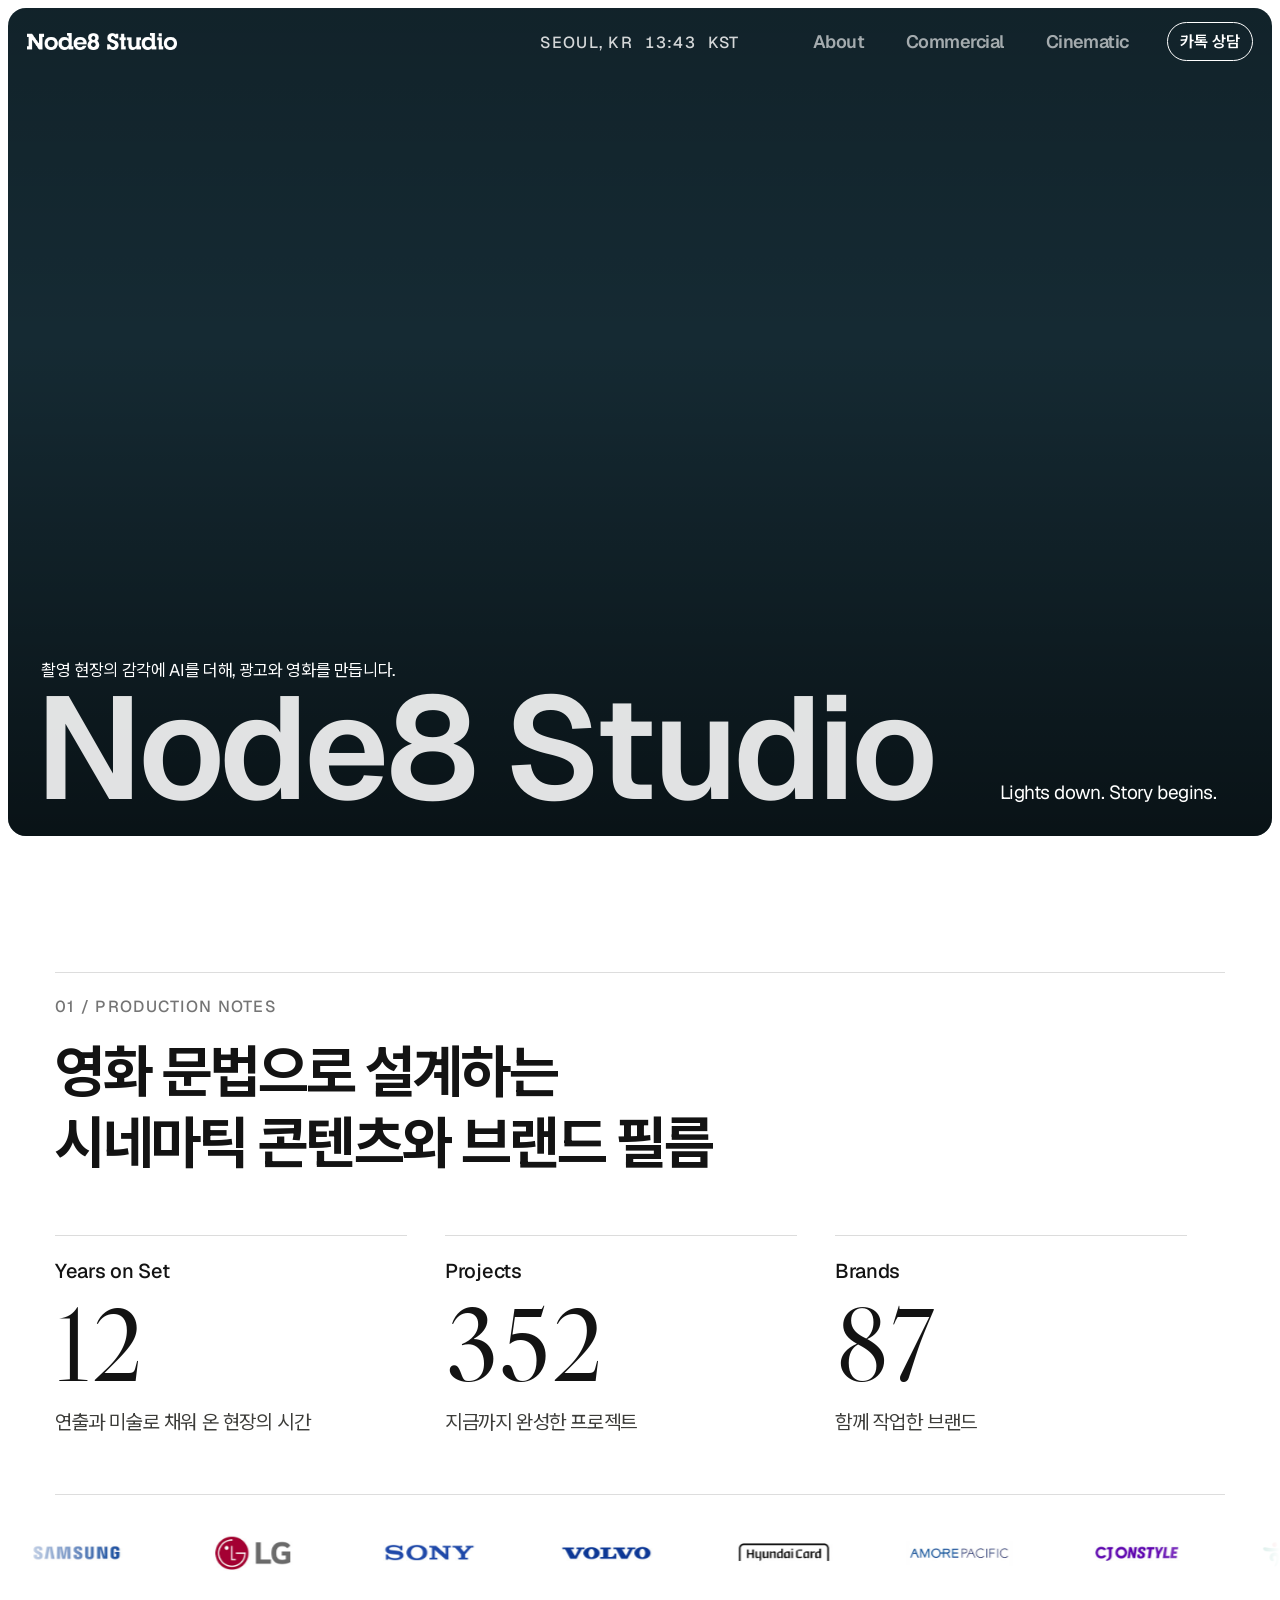
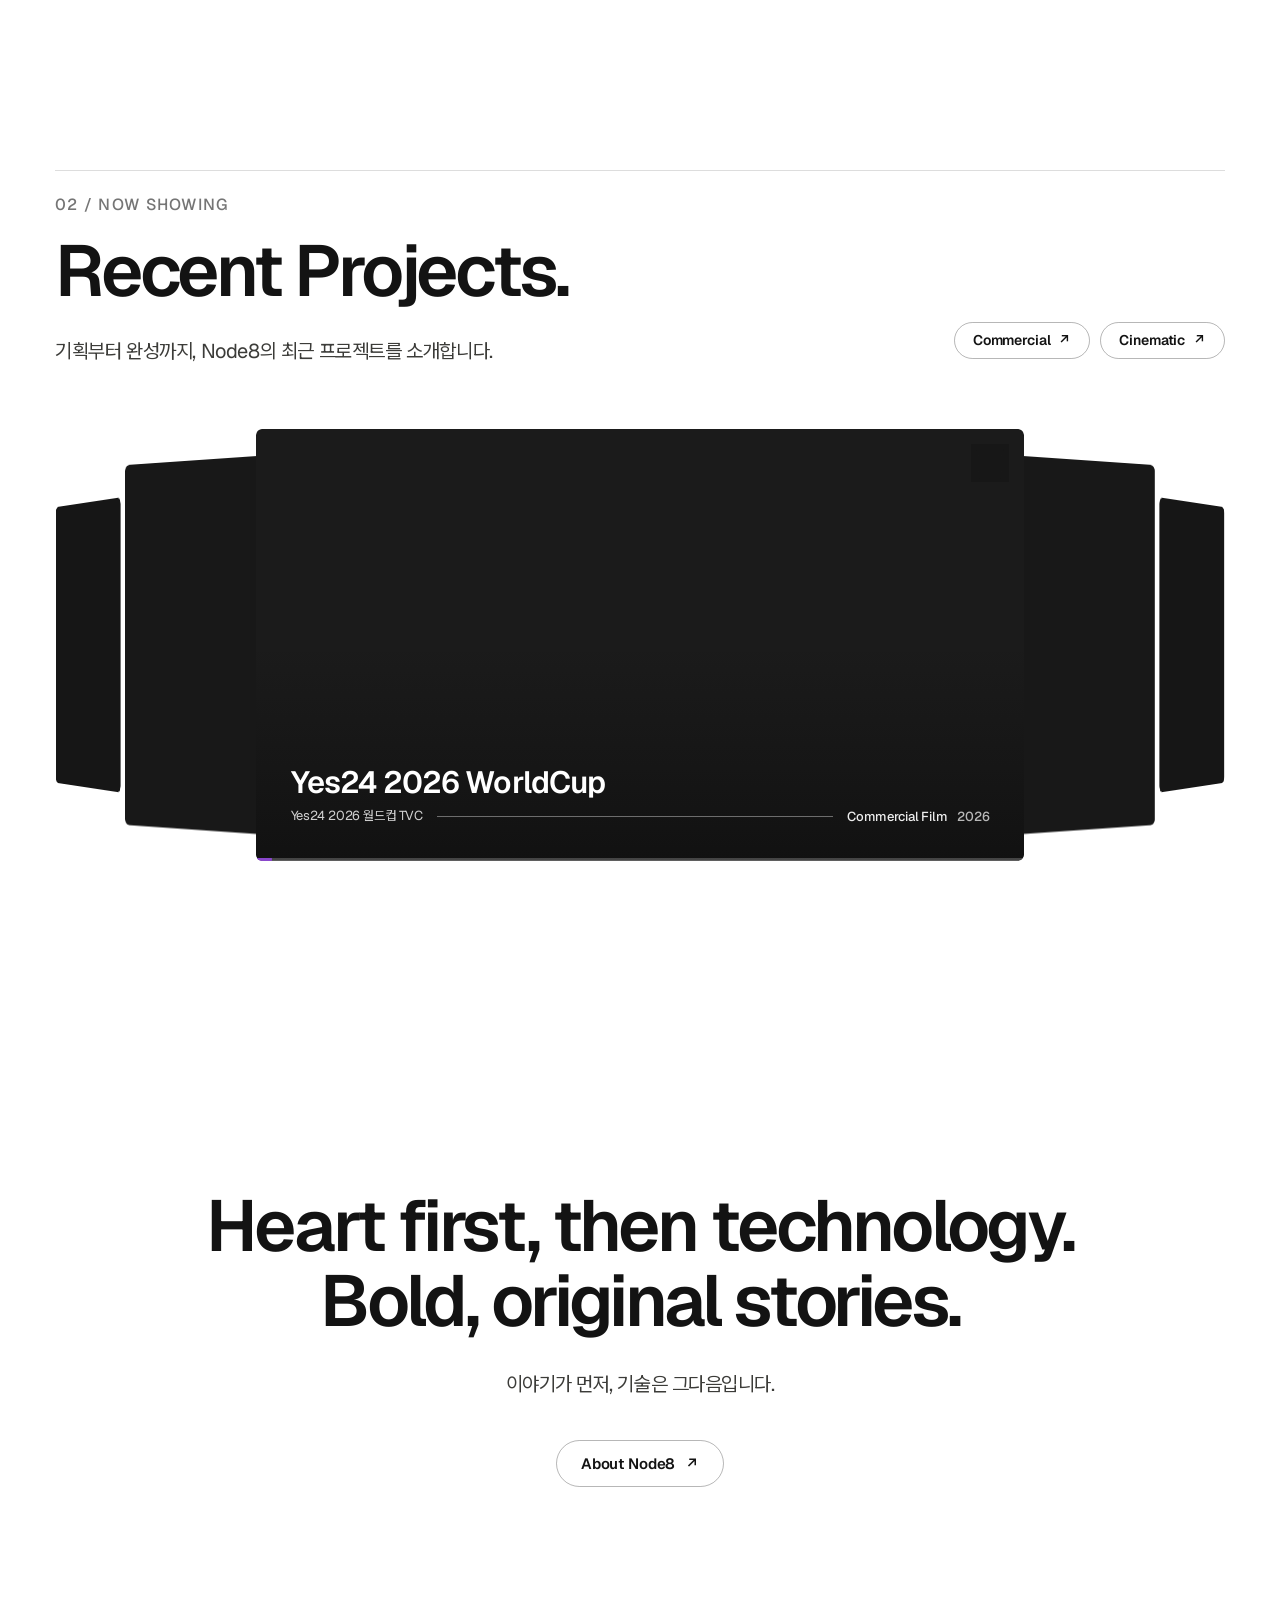
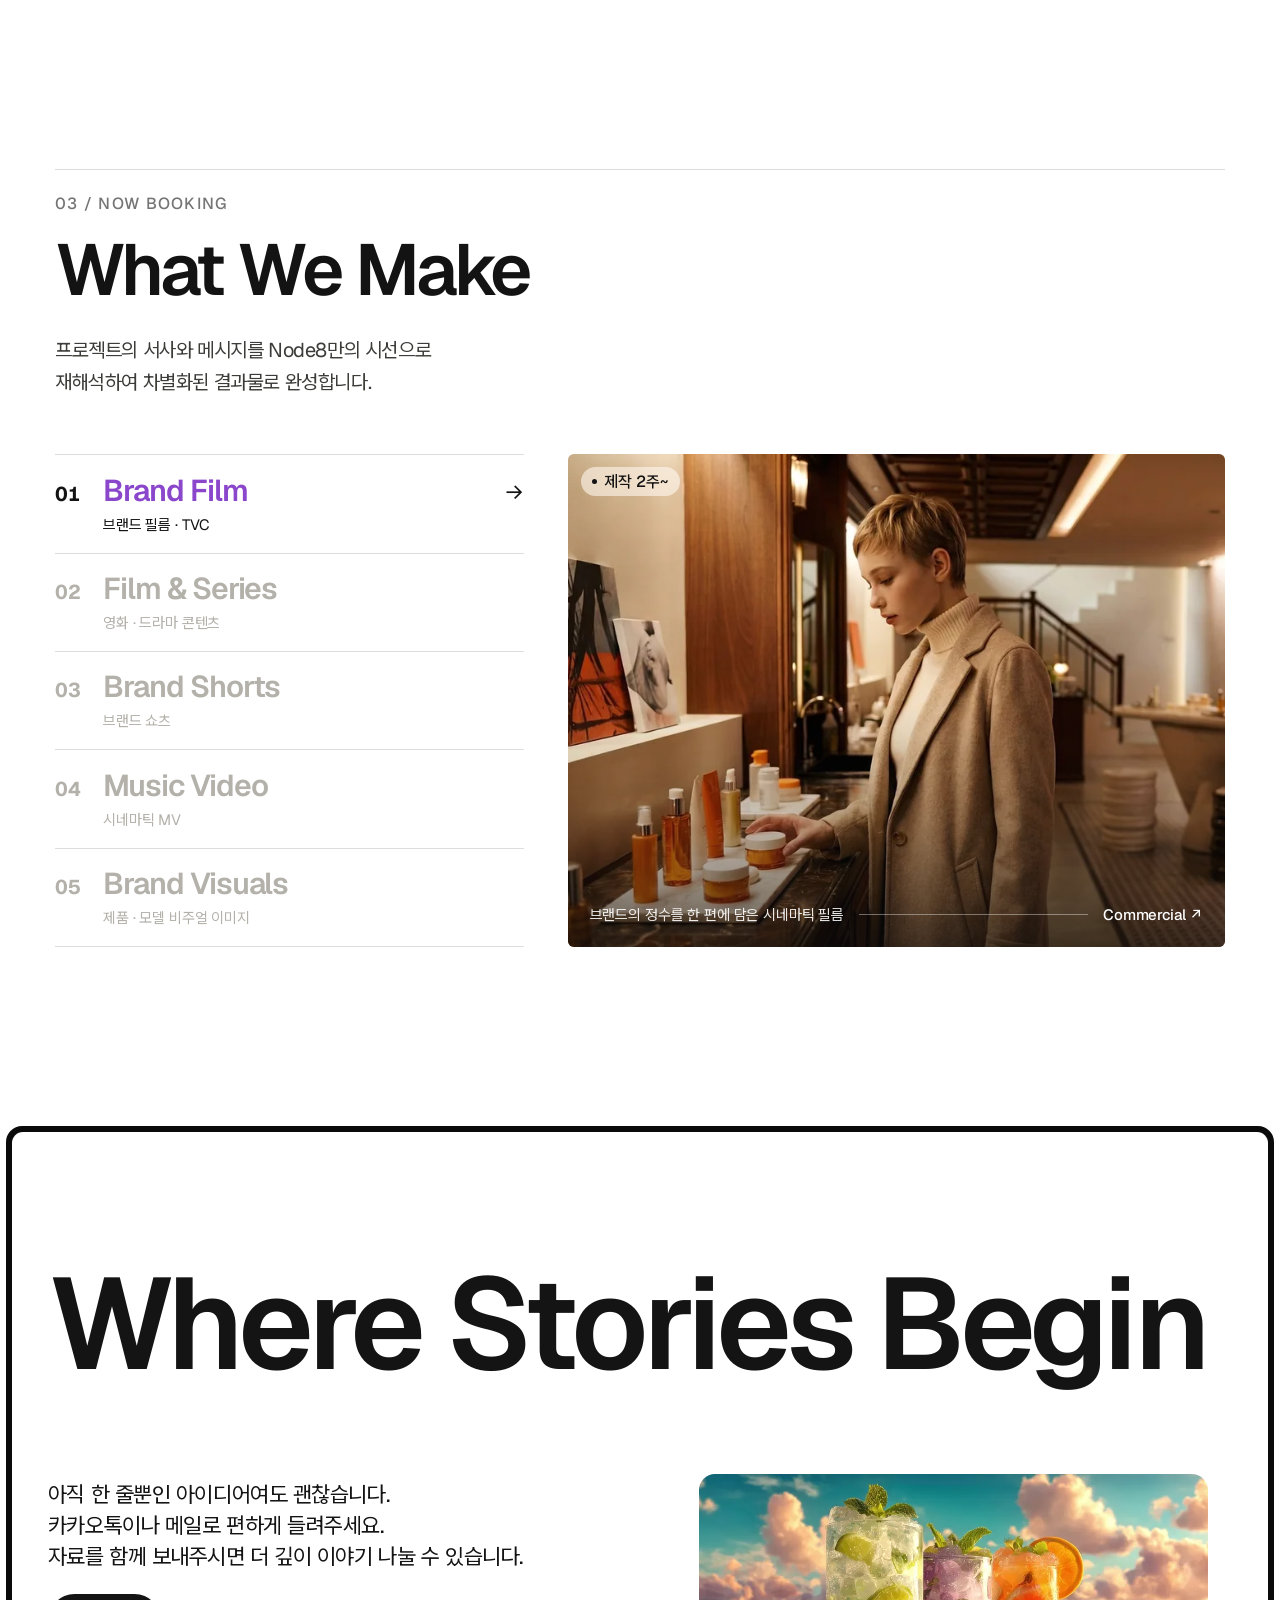
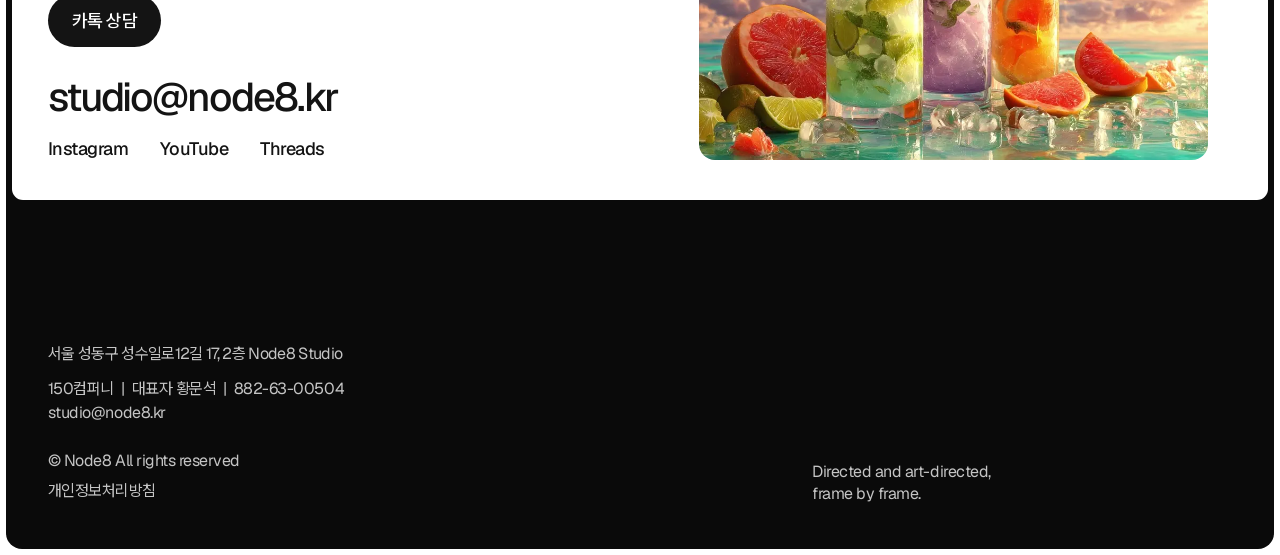
==== index.html @ fde47fea "GA4: film viewing events and a per-browser opt-out at /me/ Films: both YouTube players (the Yes24 pl" ====
<!doctype html>
<html lang="ko">
<head>
  <!-- NODE8_FAVICON_START --><link rel="icon" type="image/png" sizes="64x64" href="/assets/Brand/%ED%8C%8C%EB%B9%84%EC%BD%984.png?v=20260930"><link rel="shortcut icon" type="image/x-icon" href="/favicon.ico?v=20260930"><!-- NODE8_FAVICON_END -->
  <meta charset="utf-8">
  <meta name="viewport" content="width=device-width,initial-scale=1">
  <title>Node8 Studio</title><!-- NODE8_SHARE_START --><meta name="description" content="촬영 현장의 감각에 AI를 더해, 광고와 영화를 만듭니다."><meta property="og:type" content="website"><meta property="og:site_name" content="Node8 Studio"><meta property="og:title" content="Node8 Studio"><meta property="og:description" content="촬영 현장의 감각에 AI를 더해, 광고와 영화를 만듭니다."><meta property="og:image" content="https://node8.kr/assets/og-image.jpg"><meta property="og:image:width" content="1200"><meta property="og:image:height" content="630"><meta property="og:image:alt" content="Node8 Studio"><meta property="og:locale" content="ko_KR"><meta name="twitter:card" content="summary_large_image"><!-- NODE8_SHARE_END --><!-- NODE8_VERIFY_START --><meta name="google-site-verification" content="TwGyMj-_xfHWxc5Px9OsrNUk3g-rXp25MRexApu3xVs"><meta name="naver-site-verification" content="4fa5416b50bcc86606c440550af01e060719e007"><!-- NODE8_VERIFY_END -->
  
  <!-- NODE8_FONT_START --><link rel="preload" href="assets/fonts/geist-latin.woff2" as="font" type="font/woff2" crossorigin><!-- NODE8_FONT_END --><link rel="stylesheet" href="styles.css"><!-- NODE8_EXTRAS_START --><link rel="stylesheet" href="site-extras.css?v=20261007-1"><!-- NODE8_EXTRAS_END -->
<!-- NODE8_GA_START --><script>{let off=false;try{off=localStorage.getItem('node8-exclude')==='1'}catch(error){}if(off)window['ga-disable-G-FPF9X0NRGT']=true;else if(location.hostname==='node8.kr'){window.dataLayer=window.dataLayer||[];window.gtag=function(){dataLayer.push(arguments)};gtag('js',new Date());gtag('config','G-FPF9X0NRGT');const ga=document.createElement('script');ga.async=true;ga.src='https://www.googletagmanager.com/gtag/js?id=G-FPF9X0NRGT';document.head.appendChild(ga);const chat=event=>{if(event.button!==(event.type==='click'?0:1))return;try{let el=event.target;if(el&&el.nodeType!==1)el=el.parentNode;const link=el&&el.closest&&el.closest('a[href]');if(!link)return;const url=new URL(link.getAttribute('href'),document.baseURI);if(url.hostname!=='pf.kakao.com'||url.pathname!=='/_LfWan/chat')return;gtag('event','kakao_chat_click',{send_to:'G-FPF9X0NRGT',contact_method:'kakao',link_url:'https://pf.kakao.com/_LfWan/chat',cta_page_path:location.pathname,cta_location:link.closest('.nav')?'mobile_menu':link.closest('header')?'header':link.closest('footer')?'footer':link.closest('main')?'body':'unknown'})}catch(error){}};addEventListener('click',chat,true);addEventListener('auxclick',chat,true)}}</script><!-- NODE8_GA_END --></head>
<body class="page-home">
  <header class="site-header">
    <a class="brand" href="./" aria-label="Node8 Studio home"><img src="assets/Brand/node8%20logo_white.png" alt="Node8 Studio"></a>
    <p class="site-locale">Seoul, KR <span data-clock>--:--</span> KST</p>
    <nav class="nav"><a href="about/">About</a><a href="commercial/">Commercial</a><a href="cinematic/">Cinematic</a><a class="nav-contact" href="https://pf.kakao.com/_LfWan/chat" target="_blank" rel="noopener noreferrer">카톡 상담</a><p class="nav-meta"><a href="mailto:studio@node8.kr">studio@node8.kr</a><a href="https://www.instagram.com/node8_studio" target="_blank" rel="noopener noreferrer">Instagram</a><a href="https://www.youtube.com/@Node8_studio" target="_blank" rel="noopener noreferrer">YouTube</a><a href="https://www.threads.com/@node8_studio" target="_blank" rel="noopener noreferrer">Threads</a></p></nav>
    <a class="contact-pill" href="https://pf.kakao.com/_LfWan/chat" target="_blank" rel="noopener noreferrer">카톡 상담</a><button class="menu-button" aria-label="Open menu">☰</button>
  </header>
  <main>
    <section class="hero"><video class="hero-media" autoplay muted loop playsinline preload="auto" aria-hidden="true"><source src="assets/hero-260922.mp4" type="video/mp4"></video><div class="hero-content"><div><p class="eyebrow" data-tune-id="hero-eyebrow">촬영 현장의 감각에 AI를 더해,<br class="tune-br-tm"> 광고와 영화를 만듭니다.</p><h1 data-tune-id="hero-title">Node8<br class="tune-br-tm"> Studio</h1></div><p class="hero-note" data-tune-id="hero-note">Lights down. Story begins.</p></div></section>
    <section class="section home-stats" aria-labelledby="home-stats-label" data-rise-group>
      <div class="home-stats-head head-row"><div><p class="label head-kicker" id="home-stats-label" data-rise>01 / Production Notes</p><h2 class="home-stats-title" data-rise>영화 문법으로 설계하는<br>시네마틱 콘텐츠와 브랜드&nbsp;필름</h2></div></div>
      <div class="home-stats-grid"><div class="home-stat" data-rise><p class="home-stat-name">Years on Set</p><p class="home-stat-number"><span data-count-to="12">12</span></p><p class="home-stat-text">연출과 미술로 채워 온 현장의&nbsp;시간</p></div><div class="home-stat" data-rise><p class="home-stat-name">Projects</p><p class="home-stat-number"><span data-count-to="352">352</span></p><p class="home-stat-text">지금까지 완성한&nbsp;프로젝트</p></div><div class="home-stat" data-rise><p class="home-stat-name">Brands</p><p class="home-stat-number"><span data-count-to="87">87</span></p><p class="home-stat-text">함께 작업한 브랜드</p></div></div>
      <div class="logos-rule" aria-hidden="true"></div>
      <div class="home-logos" data-rise aria-label="함께한 브랜드"><div class="home-logos-track"><img src="assets/logos/%EC%82%BC%EC%84%B1.jpg" alt="Samsung" width="400" height="150" decoding="async" draggable="false"><img src="assets/logos/lg2.jpg" alt="LG" width="400" height="150" decoding="async" draggable="false"><img src="assets/logos/%EC%86%8C%EB%8B%88.jpg" alt="Sony" width="400" height="150" decoding="async" draggable="false"><img src="assets/logos/%EB%B3%BC%EB%B3%B4.jpg" alt="Volvo" width="400" height="150" decoding="async" draggable="false"><img src="assets/logos/%ED%98%84%EC%B9%B4.jpg" alt="Hyundai Card" width="400" height="150" decoding="async" draggable="false"><img src="assets/logos/%EC%95%84%EB%AA%A8%EB%A0%88.jpg" alt="Amorepacific" width="400" height="150" decoding="async" draggable="false"><img src="assets/logos/cj.jpg" alt="CJ ONSTYLE" width="400" height="150" decoding="async" draggable="false"><img src="assets/logos/%ED%95%98%EB%82%98%EC%9D%80%ED%96%89.jpg" alt="하나은행" width="400" height="150" decoding="async" draggable="false"><img src="assets/logos/%EC%98%88%EC%8A%A424.jpg" alt="YES24" width="400" height="150" decoding="async" draggable="false"><img src="assets/logos/%EC%98%AC%EB%A6%AC%EB%B8%8C%EC%98%81.jpg" alt="Olive Young" width="400" height="150" decoding="async" draggable="false"><img src="assets/logos/%EB%8D%94%ED%94%8C%EB%9D%BC%EC%9E%90.jpg" alt="The Plaza" width="400" height="150" decoding="async" draggable="false"><img src="assets/logos/GS25.jpg" alt="GS25" width="400" height="150" decoding="async" draggable="false"><img src="assets/logos/spc.jpg" alt="SPC 삼립" width="400" height="150" decoding="async" draggable="false"><img src="assets/logos/%EC%98%A4%EC%84%A4%EB%A1%9D2.jpg" alt="Osulloc" width="400" height="150" decoding="async" draggable="false"><img src="assets/logos/%EC%99%80%EC%BD%A4.jpg" alt="Wacom" width="400" height="150" decoding="async" draggable="false"><img src="assets/logos/%ED%8C%8C%EC%8A%A4.jpg" alt="Pascucci" width="400" height="150" decoding="async" draggable="false"></div></div>
    </section>

    <section class="section section--short recent-projects" data-sanity-recent data-rise-group><div class="section-head head-row"><div><p class="label head-kicker" data-tune-id="recent-label" data-rise>02 / Now Showing</p><h2 class="display-title" data-tune-id="recent-title" data-rise>Recent Projects.</h2><p class="head-sub" data-rise>기획부터 완성까지,<br class="tune-br-m"> Node8의 최근 프로젝트를 소개합니다.</p></div><div class="head-aside head-aside--end" data-rise><div class="head-pills"><a class="head-pill" href="commercial/">Commercial <span>↗</span></a><a class="head-pill" href="cinematic/">Cinematic <span>↗</span></a></div></div></div><div class="recent-rail" aria-label="Recent projects" aria-roledescription="carousel" data-rise><!-- NODE8_RECENT_SNAPSHOT_START --><article class="recent-card"><a href="/project/?id=project-d8394922-ed70-43b7-aa39-dc204da45d45" draggable="false"><div class="recent-frame"><img src="https://cdn.sanity.io/images/0zt4vclh/production/eeca991f9eff85431059bcce9d268d5f6b35ba6c-1600x1200.jpg?w=1280&amp;fit=max&amp;auto=format&amp;q=85" srcset="https://cdn.sanity.io/images/0zt4vclh/production/eeca991f9eff85431059bcce9d268d5f6b35ba6c-1600x1200.jpg?w=320&amp;fit=max&amp;auto=format&amp;q=85 320w, https://cdn.sanity.io/images/0zt4vclh/production/eeca991f9eff85431059bcce9d268d5f6b35ba6c-1600x1200.jpg?w=480&amp;fit=max&amp;auto=format&amp;q=85 480w, https://cdn.sanity.io/images/0zt4vclh/production/eeca991f9eff85431059bcce9d268d5f6b35ba6c-1600x1200.jpg?w=640&amp;fit=max&amp;auto=format&amp;q=85 640w, https://cdn.sanity.io/images/0zt4vclh/production/eeca991f9eff85431059bcce9d268d5f6b35ba6c-1600x1200.jpg?w=800&amp;fit=max&amp;auto=format&amp;q=85 800w, https://cdn.sanity.io/images/0zt4vclh/production/eeca991f9eff85431059bcce9d268d5f6b35ba6c-1600x1200.jpg?w=1024&amp;fit=max&amp;auto=format&amp;q=85 1024w, https://cdn.sanity.io/images/0zt4vclh/production/eeca991f9eff85431059bcce9d268d5f6b35ba6c-1600x1200.jpg?w=1280&amp;fit=max&amp;auto=format&amp;q=85 1280w, https://cdn.sanity.io/images/0zt4vclh/production/eeca991f9eff85431059bcce9d268d5f6b35ba6c-1600x1200.jpg?w=1600&amp;fit=max&amp;auto=format&amp;q=85 1600w" sizes="(max-width:720px) 151vw, (max-width:1000px) 66vw, 60vw" width="1600" height="1200" alt="Yes24 2026 WorldCup" loading="eager" decoding="async"></div><div class="recent-caption"><h3><span class="cap-line">Yes24 2026 WorldCup</span></h3><div class="cap-row"><p class="recent-lower"><span class="cap-line">Yes24 2026 월드컵 TVC</span></p><i class="cap-rule" aria-hidden="true"></i><p class="recent-meta">Commercial Film<span>2026</span></p></div></div></a></article><article class="recent-card"><a href="/project/?id=project-7a381270-cb52-4729-90a9-ea37beb06872" draggable="false"><div class="recent-frame"><img src="https://cdn.sanity.io/images/0zt4vclh/production/e1655b190f0936340fd15de608fa1e8ff2e7782d-1920x1072.png?w=1280&amp;fit=max&amp;auto=format&amp;q=85" srcset="https://cdn.sanity.io/images/0zt4vclh/production/e1655b190f0936340fd15de608fa1e8ff2e7782d-1920x1072.png?w=320&amp;fit=max&amp;auto=format&amp;q=85 320w, https://cdn.sanity.io/images/0zt4vclh/production/e1655b190f0936340fd15de608fa1e8ff2e7782d-1920x1072.png?w=480&amp;fit=max&amp;auto=format&amp;q=85 480w, https://cdn.sanity.io/images/0zt4vclh/production/e1655b190f0936340fd15de608fa1e8ff2e7782d-1920x1072.png?w=640&amp;fit=max&amp;auto=format&amp;q=85 640w, https://cdn.sanity.io/images/0zt4vclh/production/e1655b190f0936340fd15de608fa1e8ff2e7782d-1920x1072.png?w=800&amp;fit=max&amp;auto=format&amp;q=85 800w, https://cdn.sanity.io/images/0zt4vclh/production/e1655b190f0936340fd15de608fa1e8ff2e7782d-1920x1072.png?w=1024&amp;fit=max&amp;auto=format&amp;q=85 1024w, https://cdn.sanity.io/images/0zt4vclh/production/e1655b190f0936340fd15de608fa1e8ff2e7782d-1920x1072.png?w=1280&amp;fit=max&amp;auto=format&amp;q=85 1280w, https://cdn.sanity.io/images/0zt4vclh/production/e1655b190f0936340fd15de608fa1e8ff2e7782d-1920x1072.png?w=1600&amp;fit=max&amp;auto=format&amp;q=85 1600w, https://cdn.sanity.io/images/0zt4vclh/production/e1655b190f0936340fd15de608fa1e8ff2e7782d-1920x1072.png?w=1920&amp;fit=max&amp;auto=format&amp;q=85 1920w" sizes="(max-width:720px) 203vw, (max-width:1000px) 66vw, 60vw" width="1920" height="1072" alt="JAEJOONG [OASIS] MV" loading="eager" decoding="async"></div><div class="recent-caption"><h3><span class="cap-line">JAEJOONG [OASIS] MV</span></h3><div class="cap-row"><p class="recent-lower"><span class="cap-line">재중 OASIS 뮤비</span></p><i class="cap-rule" aria-hidden="true"></i><p class="recent-meta">Cinematic Film<span>2026</span></p></div></div></a></article><article class="recent-card"><a href="/project/?id=project-1946e616-79b6-4032-835f-92003f733ba2" draggable="false"><div class="recent-frame"><img src="https://cdn.sanity.io/images/0zt4vclh/production/bc7b8e44bef25b3d68c53c3c9b2d1f47e9b7c106-1920x1080.jpg?w=1280&amp;fit=max&amp;auto=format&amp;q=85" srcset="https://cdn.sanity.io/images/0zt4vclh/production/bc7b8e44bef25b3d68c53c3c9b2d1f47e9b7c106-1920x1080.jpg?w=320&amp;fit=max&amp;auto=format&amp;q=85 320w, https://cdn.sanity.io/images/0zt4vclh/production/bc7b8e44bef25b3d68c53c3c9b2d1f47e9b7c106-1920x1080.jpg?w=480&amp;fit=max&amp;auto=format&amp;q=85 480w, https://cdn.sanity.io/images/0zt4vclh/production/bc7b8e44bef25b3d68c53c3c9b2d1f47e9b7c106-1920x1080.jpg?w=640&amp;fit=max&amp;auto=format&amp;q=85 640w, https://cdn.sanity.io/images/0zt4vclh/production/bc7b8e44bef25b3d68c53c3c9b2d1f47e9b7c106-1920x1080.jpg?w=800&amp;fit=max&amp;auto=format&amp;q=85 800w, https://cdn.sanity.io/images/0zt4vclh/production/bc7b8e44bef25b3d68c53c3c9b2d1f47e9b7c106-1920x1080.jpg?w=1024&amp;fit=max&amp;auto=format&amp;q=85 1024w, https://cdn.sanity.io/images/0zt4vclh/production/bc7b8e44bef25b3d68c53c3c9b2d1f47e9b7c106-1920x1080.jpg?w=1280&amp;fit=max&amp;auto=format&amp;q=85 1280w, https://cdn.sanity.io/images/0zt4vclh/production/bc7b8e44bef25b3d68c53c3c9b2d1f47e9b7c106-1920x1080.jpg?w=1600&amp;fit=max&amp;auto=format&amp;q=85 1600w, https://cdn.sanity.io/images/0zt4vclh/production/bc7b8e44bef25b3d68c53c3c9b2d1f47e9b7c106-1920x1080.jpg?w=1920&amp;fit=max&amp;auto=format&amp;q=85 1920w" sizes="(max-width:720px) 202vw, (max-width:1000px) 66vw, 60vw" width="1920" height="1080" alt="HanaBank 2026 WorldCup" loading="eager" decoding="async"></div><div class="recent-caption"><h3><span class="cap-line">HanaBank 2026 WorldCup</span></h3><div class="cap-row"><p class="recent-lower"><span class="cap-line">하나은행 2026 월드컵 TVC</span></p><i class="cap-rule" aria-hidden="true"></i><p class="recent-meta">Commercial Film<span>2026</span></p></div></div></a></article><article class="recent-card"><a href="/project/?id=project-b3898b71-f2d4-4791-992b-7a54cf990b40" draggable="false"><div class="recent-frame"><img src="https://cdn.sanity.io/images/0zt4vclh/production/3474c28c34d3ded59b7a0ff4f4dd02e32698f8e2-3840x2160.jpg?w=1280&amp;fit=max&amp;auto=format&amp;q=85" srcset="https://cdn.sanity.io/images/0zt4vclh/production/3474c28c34d3ded59b7a0ff4f4dd02e32698f8e2-3840x2160.jpg?w=320&amp;fit=max&amp;auto=format&amp;q=85 320w, https://cdn.sanity.io/images/0zt4vclh/production/3474c28c34d3ded59b7a0ff4f4dd02e32698f8e2-3840x2160.jpg?w=480&amp;fit=max&amp;auto=format&amp;q=85 480w, https://cdn.sanity.io/images/0zt4vclh/production/3474c28c34d3ded59b7a0ff4f4dd02e32698f8e2-3840x2160.jpg?w=640&amp;fit=max&amp;auto=format&amp;q=85 640w, https://cdn.sanity.io/images/0zt4vclh/production/3474c28c34d3ded59b7a0ff4f4dd02e32698f8e2-3840x2160.jpg?w=800&amp;fit=max&amp;auto=format&amp;q=85 800w, https://cdn.sanity.io/images/0zt4vclh/production/3474c28c34d3ded59b7a0ff4f4dd02e32698f8e2-3840x2160.jpg?w=1024&amp;fit=max&amp;auto=format&amp;q=85 1024w, https://cdn.sanity.io/images/0zt4vclh/production/3474c28c34d3ded59b7a0ff4f4dd02e32698f8e2-3840x2160.jpg?w=1280&amp;fit=max&amp;auto=format&amp;q=85 1280w, https://cdn.sanity.io/images/0zt4vclh/production/3474c28c34d3ded59b7a0ff4f4dd02e32698f8e2-3840x2160.jpg?w=1600&amp;fit=max&amp;auto=format&amp;q=85 1600w, https://cdn.sanity.io/images/0zt4vclh/production/3474c28c34d3ded59b7a0ff4f4dd02e32698f8e2-3840x2160.jpg?w=2048&amp;fit=max&amp;auto=format&amp;q=85 2048w, https://cdn.sanity.io/images/0zt4vclh/production/3474c28c34d3ded59b7a0ff4f4dd02e32698f8e2-3840x2160.jpg?w=2560&amp;fit=max&amp;auto=format&amp;q=85 2560w" sizes="(max-width:720px) 202vw, (max-width:1000px) 66vw, 60vw" width="3840" height="2160" alt="OH SHEEP!" loading="eager" decoding="async"></div><div class="recent-caption"><h3><span class="cap-line">OH SHEEP!</span></h3><div class="cap-row"><p class="recent-lower"><span class="cap-line">감튀 하나 떨어뜨렸을 뿐인데...</span></p><i class="cap-rule" aria-hidden="true"></i><p class="recent-meta">Cinematic Film<span>2026</span></p></div></div></a></article><article class="recent-card"><a href="/project/?id=project-d96021a9-1b5c-4c09-9c99-33113b46a39c" draggable="false"><div class="recent-frame"><img src="https://cdn.sanity.io/images/0zt4vclh/production/d6eec66efd333425ae82d0e87bca5d4da6313ccb-2048x1152.jpg?w=1280&amp;fit=max&amp;auto=format&amp;q=85" srcset="https://cdn.sanity.io/images/0zt4vclh/production/d6eec66efd333425ae82d0e87bca5d4da6313ccb-2048x1152.jpg?w=320&amp;fit=max&amp;auto=format&amp;q=85 320w, https://cdn.sanity.io/images/0zt4vclh/production/d6eec66efd333425ae82d0e87bca5d4da6313ccb-2048x1152.jpg?w=480&amp;fit=max&amp;auto=format&amp;q=85 480w, https://cdn.sanity.io/images/0zt4vclh/production/d6eec66efd333425ae82d0e87bca5d4da6313ccb-2048x1152.jpg?w=640&amp;fit=max&amp;auto=format&amp;q=85 640w, https://cdn.sanity.io/images/0zt4vclh/production/d6eec66efd333425ae82d0e87bca5d4da6313ccb-2048x1152.jpg?w=800&amp;fit=max&amp;auto=format&amp;q=85 800w, https://cdn.sanity.io/images/0zt4vclh/production/d6eec66efd333425ae82d0e87bca5d4da6313ccb-2048x1152.jpg?w=1024&amp;fit=max&amp;auto=format&amp;q=85 1024w, https://cdn.sanity.io/images/0zt4vclh/production/d6eec66efd333425ae82d0e87bca5d4da6313ccb-2048x1152.jpg?w=1280&amp;fit=max&amp;auto=format&amp;q=85 1280w, https://cdn.sanity.io/images/0zt4vclh/production/d6eec66efd333425ae82d0e87bca5d4da6313ccb-2048x1152.jpg?w=1600&amp;fit=max&amp;auto=format&amp;q=85 1600w, https://cdn.sanity.io/images/0zt4vclh/production/d6eec66efd333425ae82d0e87bca5d4da6313ccb-2048x1152.jpg?w=2048&amp;fit=max&amp;auto=format&amp;q=85 2048w" sizes="(max-width:720px) 202vw, (max-width:1000px) 66vw, 60vw" width="2048" height="1152" alt="이상한 걸 주웠다" loading="eager" decoding="async"></div><div class="recent-caption"><h3><span class="cap-line">이상한 걸 주웠다</span></h3><div class="cap-row"><p class="recent-lower"><span class="cap-line">EP1. Not a Cat</span></p><i class="cap-rule" aria-hidden="true"></i><p class="recent-meta">Cinematic Film<span>2026</span></p></div></div></a></article><article class="recent-card"><a href="/project/?id=project-e1917c8a-3b01-4b3a-a56c-97d36fb6c68d" draggable="false"><div class="recent-frame"><img src="https://cdn.sanity.io/images/0zt4vclh/production/20cd411471ae344f0d7a93f250719e14e193c221-1600x1200.jpg?w=1280&amp;fit=max&amp;auto=format&amp;q=85" srcset="https://cdn.sanity.io/images/0zt4vclh/production/20cd411471ae344f0d7a93f250719e14e193c221-1600x1200.jpg?w=320&amp;fit=max&amp;auto=format&amp;q=85 320w, https://cdn.sanity.io/images/0zt4vclh/production/20cd411471ae344f0d7a93f250719e14e193c221-1600x1200.jpg?w=480&amp;fit=max&amp;auto=format&amp;q=85 480w, https://cdn.sanity.io/images/0zt4vclh/production/20cd411471ae344f0d7a93f250719e14e193c221-1600x1200.jpg?w=640&amp;fit=max&amp;auto=format&amp;q=85 640w, https://cdn.sanity.io/images/0zt4vclh/production/20cd411471ae344f0d7a93f250719e14e193c221-1600x1200.jpg?w=800&amp;fit=max&amp;auto=format&amp;q=85 800w, https://cdn.sanity.io/images/0zt4vclh/production/20cd411471ae344f0d7a93f250719e14e193c221-1600x1200.jpg?w=1024&amp;fit=max&amp;auto=format&amp;q=85 1024w, https://cdn.sanity.io/images/0zt4vclh/production/20cd411471ae344f0d7a93f250719e14e193c221-1600x1200.jpg?w=1280&amp;fit=max&amp;auto=format&amp;q=85 1280w, https://cdn.sanity.io/images/0zt4vclh/production/20cd411471ae344f0d7a93f250719e14e193c221-1600x1200.jpg?w=1600&amp;fit=max&amp;auto=format&amp;q=85 1600w" sizes="(max-width:720px) 151vw, (max-width:1000px) 66vw, 60vw" width="1600" height="1200" alt="Ember" loading="eager" decoding="async"></div><div class="recent-caption"><h3><span class="cap-line">Ember</span></h3><div class="cap-row"><p class="recent-lower"><span class="cap-line">EP.1 Among the Strays</span></p><i class="cap-rule" aria-hidden="true"></i><p class="recent-meta">Cinematic Film<span>2026</span></p></div></div></a></article><script type="application/json" data-recent-snapshot>[{"_id":"project-d8394922-ed70-43b7-aa39-dc204da45d45","lowerTitle":"Yes24 2026 월드컵 TVC","previewVideoUrl":null,"section":"commercial","thumbnailUrl":"https://cdn.sanity.io/images/0zt4vclh/production/eeca991f9eff85431059bcce9d268d5f6b35ba6c-1600x1200.jpg","title":"Yes24 2026 WorldCup","year":2026},{"_id":"project-7a381270-cb52-4729-90a9-ea37beb06872","lowerTitle":"재중 OASIS 뮤비","previewVideoUrl":null,"section":"cinematic","thumbnailUrl":"https://cdn.sanity.io/images/0zt4vclh/production/e1655b190f0936340fd15de608fa1e8ff2e7782d-1920x1072.png","title":"JAEJOONG [OASIS] MV","year":2026},{"_id":"project-1946e616-79b6-4032-835f-92003f733ba2","lowerTitle":"하나은행 2026 월드컵 TVC","previewVideoUrl":null,"section":"commercial","thumbnailUrl":"https://cdn.sanity.io/images/0zt4vclh/production/bc7b8e44bef25b3d68c53c3c9b2d1f47e9b7c106-1920x1080.jpg","title":"HanaBank 2026 WorldCup","year":2026},{"_id":"project-b3898b71-f2d4-4791-992b-7a54cf990b40","lowerTitle":"감튀 하나 떨어뜨렸을 뿐인데...","previewVideoUrl":null,"section":"cinematic","thumbnailUrl":"https://cdn.sanity.io/images/0zt4vclh/production/3474c28c34d3ded59b7a0ff4f4dd02e32698f8e2-3840x2160.jpg","title":"OH SHEEP!","year":2026},{"_id":"project-d96021a9-1b5c-4c09-9c99-33113b46a39c","lowerTitle":"EP1. Not a Cat","previewVideoUrl":null,"section":"cinematic","thumbnailUrl":"https://cdn.sanity.io/images/0zt4vclh/production/d6eec66efd333425ae82d0e87bca5d4da6313ccb-2048x1152.jpg","title":"이상한 걸 주웠다","year":2026},{"_id":"project-e1917c8a-3b01-4b3a-a56c-97d36fb6c68d","lowerTitle":"EP.1 Among the Strays","previewVideoUrl":null,"section":"cinematic","thumbnailUrl":"https://cdn.sanity.io/images/0zt4vclh/production/20cd411471ae344f0d7a93f250719e14e193c221-1600x1200.jpg","title":"Ember","year":2026}]</script><!-- NODE8_RECENT_SNAPSHOT_END --></div></section>
    <section class="section intro home-intro" data-rise-group><div><p class="intro-copy"><span class="intro-line" data-rise>Heart first,<br class="tune-br-m"> then technology.</span><span class="intro-line" data-rise>Bold, original stories.</span></p><p class="intro-subcopy" data-tune-id="intro-subcopy" data-rise>이야기가 먼저, 기술은 그다음입니다.</p><div data-rise><a class="under-link" href="about/">About Node8 <span>↗</span></a></div></div></section>
    <section class="section home-booking" aria-labelledby="booking-title" data-booking data-rise-group>
      <div class="head-row"><div><p class="label head-kicker" data-rise>03 / Now Booking</p><h2 class="booking-title" id="booking-title" data-rise>What We Make</h2><p class="head-sub" data-rise>프로젝트의 서사와 메시지를 Node8만의 시선으로<br class="tune-br-dt"> 재해석하여 차별화된 결과물로 완성합니다.</p></div></div>
      <div class="booking-body" data-rise>
        <ol class="booking-list" role="tablist" aria-label="만드는 것"><li><button type="button" role="tab" aria-selected="true" data-booking-item="0"><span class="booking-no">01</span><span class="booking-name">Brand Film</span><span class="booking-ko">브랜드 필름 · TVC</span><span class="booking-arrow" aria-hidden="true">→</span></button></li><li><button type="button" role="tab" aria-selected="false" data-booking-item="1"><span class="booking-no">02</span><span class="booking-name">Film &amp; Series</span><span class="booking-ko">영화 · 드라마 콘텐츠</span><span class="booking-arrow" aria-hidden="true">→</span></button></li><li><button type="button" role="tab" aria-selected="false" data-booking-item="2"><span class="booking-no">03</span><span class="booking-name">Brand Shorts</span><span class="booking-ko">브랜드 쇼츠</span><span class="booking-arrow" aria-hidden="true">→</span></button></li><li><button type="button" role="tab" aria-selected="false" data-booking-item="3"><span class="booking-no">04</span><span class="booking-name">Music Video</span><span class="booking-ko">시네마틱 MV</span><span class="booking-arrow" aria-hidden="true">→</span></button></li><li><button type="button" role="tab" aria-selected="false" data-booking-item="4"><span class="booking-no">05</span><span class="booking-name">Brand Visuals</span><span class="booking-ko">제품 · 모델 비주얼 이미지</span><span class="booking-arrow" aria-hidden="true">→</span></button></li></ol>
        <figure class="booking-pic" role="tabpanel"><img src="assets/booking-01-1600.webp" srcset="assets/booking-01-800.webp 800w, assets/booking-01-1600.webp 1600w" sizes="(max-width:720px) calc(100vw - 40px), 56vw" alt="" class="is-on" decoding="async"><img src="assets/booking-02-1600.webp" srcset="assets/booking-02-800.webp 800w, assets/booking-02-1600.webp 1600w" sizes="(max-width:720px) calc(100vw - 40px), 56vw" alt="" decoding="async"><img src="assets/booking-03-1600.webp" srcset="assets/booking-03-800.webp 800w, assets/booking-03-1600.webp 1600w" sizes="(max-width:720px) calc(100vw - 40px), 56vw" alt="" decoding="async"><img src="assets/booking-04-1600.webp" srcset="assets/booking-04-800.webp 800w, assets/booking-04-1600.webp 1600w" sizes="(max-width:720px) calc(100vw - 40px), 56vw" alt="" decoding="async"><img src="assets/booking-05-1600.webp" srcset="assets/booking-05-800.webp 800w, assets/booking-05-1600.webp 1600w" sizes="(max-width:720px) calc(100vw - 40px), 56vw" alt="" decoding="async"><span class="booking-chip" data-booking-time>제작 2주~</span><span class="booking-row"><span class="booking-line" data-booking-line>브랜드의&nbsp;정수를 한&nbsp;편에&nbsp;담은 시네마틱&nbsp;필름</span><i class="booking-rule" aria-hidden="true"></i><a class="booking-dest" data-booking-link href="commercial/">Commercial <span>↗</span></a></span></figure>
      </div>
    </section>
  </main>
  <footer class="node8-footer" id="contact"><div class="node8-footer-shell"><section class="node8-footer-contact" data-rise-group><h2 class="node8-footer-title" data-tune-id="footer-title" data-rise>Where Stories Begin</h2><div class="node8-footer-body"><div class="node8-footer-content" data-rise><p class="node8-footer-copy" data-tune-id="footer-copy">아직 한 줄뿐인 아이디어여도 괜찮습니다.<br>카카오톡이나 메일로 편하게 들려주세요.<br>자료를 함께 보내주시면 더&nbsp;깊이&nbsp;이야기&nbsp;나눌&nbsp;수&nbsp;있습니다.</p><a class="node8-footer-button" href="https://pf.kakao.com/_LfWan/chat" target="_blank" rel="noopener noreferrer">카톡 상담</a><p class="node8-footer-email">studio@node8.kr</p><div class="node8-footer-socials"><a href="https://www.instagram.com/node8_studio" target="_blank" rel="noopener noreferrer">Instagram</a><a href="https://www.youtube.com/@Node8_studio" target="_blank" rel="noopener noreferrer">YouTube</a><a href="https://www.threads.com/@node8_studio" target="_blank" rel="noopener noreferrer">Threads</a></div></div><div class="node8-footer-media" data-tune-id="footer-media" data-rise aria-label="Node8 contact reel"><video muted loop playsinline preload="auto" poster="assets/footer-reel-poster.webp" aria-hidden="true"><source src="assets/footer-reel-optimized.mp4" type="video/mp4"></video></div></div></section><section class="node8-footer-info"><p class="node8-footer-address" data-tune-id="footer-address">서울 성동구 성수일로12길 17, 2층 Node8 Studio</p><p class="node8-footer-legal">150컴퍼니&nbsp;&nbsp;|&nbsp;&nbsp;대표자 황문석&nbsp;&nbsp;|&nbsp;&nbsp;882-63-00504</p><p class="node8-footer-legal">studio@node8.kr</p><p class="node8-footer-legal copyright">© Node8 All rights reserved</p><p class="node8-footer-legal node8-footer-privacy"><a href="privacy/">개인정보처리방침</a></p><p class="node8-footer-tagline" data-tune-id="footer-tagline">Directed and art-directed,<br>frame by frame.</p></section></div></footer><button class="top-button">↑ Top</button><script src="script.js?v=20261007-3"></script>
</body>
</html>
---- styles.css ----
:root{--ink:#131313;--muted:#757575;--line:#dcdcdc;--paper:#fff;--soft:#f4f4f2;--pad:clamp(20px,4.3vw,72px);--radius:18px}*{box-sizing:border-box}html{scroll-behavior:smooth}body{margin:0;background:var(--paper);color:var(--ink);font-family:Geist,Arial,sans-serif;font-size:16px;word-break:keep-all}a{color:inherit;text-decoration:none}button{font:inherit}.site-header{position:absolute;z-index:10;inset:0 0 auto;display:flex;justify-content:space-between;align-items:center;padding:22px var(--pad);color:#fff}.site-header.on-light{position:relative;color:var(--ink);padding-bottom:18px}.brand{font-size:20px;font-weight:600;letter-spacing:-.055em}.nav{display:flex;align-items:center;gap:clamp(20px,3vw,54px);font-size:15px;font-weight:500}.nav a{transition:opacity .24s ease}.nav a:hover,.nav a[aria-current=page]{opacity:.48}.contact-pill{border:1px solid #131313;border-radius:999px;padding:9px 14px;font-size:13px}.on-light .contact-pill{border-color:#131313}.menu-button{display:none;border:0;background:transparent;color:inherit;font-size:25px;line-height:1;cursor:pointer}.hero{position:relative;min-height:min(92vh,920px);margin:8px;overflow:hidden;border-radius:var(--radius);color:#fff;background:#152a33}.hero-media,.project-image,.feature-media{position:absolute;inset:0;width:100%;height:100%;object-fit:cover}.hero-media{animation:heroBreathe 12s ease-in-out infinite alternate}.hero::after,.project-stage::after,.feature-stage::after{content:"";position:absolute;inset:0;background:linear-gradient(180deg,rgba(0,0,0,.18),transparent 40%,rgba(0,0,0,.56))}.hero-content{position:absolute;z-index:2;inset:auto var(--pad) clamp(34px,7vw,84px);display:flex;justify-content:space-between;align-items:end;gap:30px}.eyebrow{margin:0 0 18px;font-size:14px}.hero h1{margin:0;font-size:clamp(58px,11vw,156px);line-height:.84;letter-spacing:-.095em;font-weight:600}.hero-note{max-width:310px;margin:0 0 4px;font-size:17px;line-height:1.28;letter-spacing:-.045em}.section{padding:clamp(88px,12vw,182px) var(--pad)}.section--short{padding-top:0}.label{margin:0;color:var(--muted);font-size:14px}.intro{display:grid;grid-template-columns:1fr minmax(330px,1.7fr);gap:clamp(30px,8vw,142px);align-items:end}.intro-copy{margin:0;max-width:920px;font-size:clamp(34px,5.4vw,78px);line-height:.97;letter-spacing:-.078em;font-weight:500}.under-link{display:inline-flex;align-items:center;gap:10px;margin-top:34px;padding-bottom:6px;border-bottom:1px solid currentColor;font-size:15px;transition:gap .24s ease}.under-link:hover{gap:16px}.section-head{display:flex;justify-content:space-between;align-items:end;gap:24px;margin-bottom:28px}.display-title{margin:7px 0 0;font-size:clamp(40px,5.2vw,76px);line-height:.9;letter-spacing:-.08em;font-weight:500}.project-stage,.feature-stage{position:relative;display:block;overflow:hidden;aspect-ratio:16/9;border-radius:var(--radius);background:#1d1d1d;color:#fff}.project-image,.feature-media{transition:transform .9s cubic-bezier(.2,.8,.2,1)}.project-card:hover .project-image,.feature-stage:hover .feature-media{transform:scale(1.045)}.project-overlay{position:absolute;z-index:2;inset:auto 26px 23px;display:flex;justify-content:space-between;align-items:end;gap:22px}.project-index,.project-type{font-size:13px;opacity:.72}.project-name{margin:7px 0 0;font-size:clamp(26px,3.2vw,48px);line-height:.95;letter-spacing:-.065em;font-weight:500}.project-arrow{font-size:14px;white-space:nowrap;transition:transform .25s ease}.project-card:hover .project-arrow{transform:translateX(8px)}.project-meta{display:flex;justify-content:space-between;padding:14px 2px 0;color:var(--muted);font-size:14px}.arrows{display:flex;gap:8px;margin-top:22px}.arrows button{width:38px;height:38px;border:1px solid var(--line);border-radius:50%;background:#fff;cursor:pointer;transition:background .2s,color .2s}.arrows button:hover{background:var(--ink);color:#fff}.feature-grid{display:grid;grid-template-columns:1fr 1fr;gap:16px}.feature-stage{aspect-ratio:4/3}.feature-stage.wide{grid-column:span 2;aspect-ratio:16/7}.feature-copy{position:absolute;z-index:2;inset:auto 22px 20px}.feature-copy p{margin:0 0 8px;font-size:13px;opacity:.72}.feature-copy h2{margin:0;font-size:clamp(25px,3vw,44px);line-height:.95;letter-spacing:-.065em;font-weight:500}.soft{background:var(--soft)}.about-grid{display:grid;grid-template-columns:1fr 1.8fr;gap:clamp(30px,8vw,142px)}.about-copy{margin:0;max-width:880px;font-size:clamp(33px,4.7vw,67px);line-height:.99;letter-spacing:-.075em;font-weight:500}.about-points{display:grid;grid-template-columns:1fr 1fr;gap:40px 56px;margin-top:64px}.about-points h3{margin:0 0 12px;font-size:18px;font-weight:500;letter-spacing:-.04em}.about-points p{margin:0;color:#555;line-height:1.48;letter-spacing:-.025em}.page-hero{position:relative;min-height:62vh;margin:8px;overflow:hidden;border-radius:var(--radius);color:#fff;background:#151515}.page-hero .hero-content{inset:auto var(--pad) clamp(38px,7vw,76px)}.page-hero h1{font-size:clamp(62px,10vw,140px)}.page-kicker{margin:0 0 16px;font-size:14px}.project-list{display:grid;grid-template-columns:repeat(2,minmax(0,1fr));gap:clamp(38px,6vw,90px) 18px}.project-list .project-stage{aspect-ratio:16/10}.project-list .project-name{font-size:clamp(25px,2.7vw,40px)}.project-list .project-overlay{inset:auto 20px 18px}.project-list .project-meta{padding-top:12px}.archive-intro{max-width:740px;margin:0;font-size:clamp(25px,3.4vw,50px);line-height:1.04;letter-spacing:-.06em}.contact{background:#141414;color:#fff}.contact-grid{display:grid;grid-template-columns:1.4fr 1fr;gap:40px;align-items:end}.contact h2{margin:0;font-size:clamp(50px,8vw,124px);line-height:.84;letter-spacing:-.095em;font-weight:500}.contact-copy{max-width:320px;margin:0 0 24px;color:#b8b8b8;line-height:1.43}.contact-links{display:flex;flex-wrap:wrap;gap:16px 26px;padding-top:22px;border-top:1px solid #3d3d3d;font-size:15px}.contact-links a:hover{text-decoration:underline}footer{display:flex;justify-content:space-between;gap:24px;padding:22px var(--pad);color:#777;font-size:13px}.top-button{position:fixed;z-index:30;right:24px;bottom:24px;border:1px solid #bdbdbd;border-radius:999px;padding:10px 14px;background:rgba(255,255,255,.88);color:var(--ink);backdrop-filter:blur(12px);opacity:0;pointer-events:none;transform:translateY(12px);transition:.25s ease;cursor:pointer}.top-button.is-visible{opacity:1;pointer-events:auto;transform:none}.reveal{opacity:0;transform:translateY(24px);transition:opacity .75s ease,transform .75s cubic-bezier(.2,.8,.2,1)}.reveal.is-shown{opacity:1;transform:none}@keyframes heroBreathe{from{transform:scale(1)}to{transform:scale(1.045)}}@media(max-width:720px){.site-header{padding:18px 20px}.nav,.contact-pill{display:none}.menu-button{display:block}.hero{min-height:calc(100svh - 16px);border-radius:15px}.hero-content{inset:auto 20px 28px;display:block}.hero h1,.page-hero h1{font-size:clamp(58px,17vw,92px)}.hero-note{margin:24px 0 0 auto;text-align:right;font-size:15px}.section{padding:84px 20px}.intro,.about-grid,.contact-grid{grid-template-columns:1fr;gap:28px}.intro-copy,.about-copy{font-size:clamp(35px,10vw,57px)}.section-head{display:block}.section-head .under-link{margin-top:20px}.project-overlay{inset:auto 16px 16px}.project-name{font-size:clamp(26px,7vw,38px)}.feature-grid,.project-list{grid-template-columns:1fr}.feature-stage.wide{grid-column:auto;aspect-ratio:4/3}.about-points{grid-template-columns:1fr;gap:28px;margin-top:44px}.page-hero{min-height:58svh;border-radius:15px}.page-hero .hero-content{inset:auto 20px 30px}.contact h2{font-size:clamp(60px,17vw,96px)}footer{display:block;padding:18px 20px 26px}footer span{display:block;margin-top:8px}.top-button{right:16px;bottom:16px}}
.site-header:not(.on-light) .contact-pill{border-color:#fff}
.contact-pill{font-size:16px;font-weight:600}
.contact-pill{padding:8px 12px}
.contact-pill{transition:background-color 280ms cubic-bezier(.2,.8,.2,1),color 280ms cubic-bezier(.2,.8,.2,1),border-color 280ms cubic-bezier(.2,.8,.2,1)}
.site-header:not(.on-light) .contact-pill:hover,.site-header:not(.on-light) .contact-pill:focus-visible{border-color:#fff;background:#fff;color:#131313}
.site-header.on-light .contact-pill:hover,.site-header.on-light .contact-pill:focus-visible{border-color:#131313;background:#131313;color:#fff}
---- site-extras.css ----
/* fonts.css */
/* Geist (SIL Open Font License 1.1, assets/fonts/OFL.txt), served from this site instead of Google Fonts.
   Same files and rules as fonts.googleapis.com/css2?family=Geist:wght@400;500;600;700&display=swap */
/* cyrillic-ext */
@font-face{font-family:'Geist';font-style:normal;font-weight:400;font-display:swap;src:url(assets/fonts/geist-cyrillic-ext.woff2) format('woff2');unicode-range:U+0460-052F, U+1C80-1C8A, U+20B4, U+2DE0-2DFF, U+A640-A69F, U+FE2E-FE2F}
/* cyrillic */
@font-face{font-family:'Geist';font-style:normal;font-weight:400;font-display:swap;src:url(assets/fonts/geist-cyrillic.woff2) format('woff2');unicode-range:U+0301, U+0400-045F, U+0490-0491, U+04B0-04B1, U+2116}
/* vietnamese */
@font-face{font-family:'Geist';font-style:normal;font-weight:400;font-display:swap;src:url(assets/fonts/geist-vietnamese.woff2) format('woff2');unicode-range:U+0102-0103, U+0110-0111, U+0128-0129, U+0168-0169, U+01A0-01A1, U+01AF-01B0, U+0300-0301, U+0303-0304, U+0308-0309, U+0323, U+0329, U+1EA0-1EF9, U+20AB}
/* latin-ext */
@font-face{font-family:'Geist';font-style:normal;font-weight:400;font-display:swap;src:url(assets/fonts/geist-latin-ext.woff2) format('woff2');unicode-range:U+0100-02BA, U+02BD-02C5, U+02C7-02CC, U+02CE-02D7, U+02DD-02FF, U+0304, U+0308, U+0329, U+1D00-1DBF, U+1E00-1E9F, U+1EF2-1EFF, U+2020, U+20A0-20AB, U+20AD-20C0, U+2113, U+2C60-2C7F, U+A720-A7FF}
/* latin */
@font-face{font-family:'Geist';font-style:normal;font-weight:400;font-display:swap;src:url(assets/fonts/geist-latin.woff2) format('woff2');unicode-range:U+0000-00FF, U+0131, U+0152-0153, U+02BB-02BC, U+02C6, U+02DA, U+02DC, U+0304, U+0308, U+0329, U+2000-206F, U+20AC, U+2122, U+2191, U+2193, U+2212, U+2215, U+FEFF, U+FFFD}
/* cyrillic-ext */
@font-face{font-family:'Geist';font-style:normal;font-weight:500;font-display:swap;src:url(assets/fonts/geist-cyrillic-ext.woff2) format('woff2');unicode-range:U+0460-052F, U+1C80-1C8A, U+20B4, U+2DE0-2DFF, U+A640-A69F, U+FE2E-FE2F}
/* cyrillic */
@font-face{font-family:'Geist';font-style:normal;font-weight:500;font-display:swap;src:url(assets/fonts/geist-cyrillic.woff2) format('woff2');unicode-range:U+0301, U+0400-045F, U+0490-0491, U+04B0-04B1, U+2116}
/* vietnamese */
@font-face{font-family:'Geist';font-style:normal;font-weight:500;font-display:swap;src:url(assets/fonts/geist-vietnamese.woff2) format('woff2');unicode-range:U+0102-0103, U+0110-0111, U+0128-0129, U+0168-0169, U+01A0-01A1, U+01AF-01B0, U+0300-0301, U+0303-0304, U+0308-0309, U+0323, U+0329, U+1EA0-1EF9, U+20AB}
/* latin-ext */
@font-face{font-family:'Geist';font-style:normal;font-weight:500;font-display:swap;src:url(assets/fonts/geist-latin-ext.woff2) format('woff2');unicode-range:U+0100-02BA, U+02BD-02C5, U+02C7-02CC, U+02CE-02D7, U+02DD-02FF, U+0304, U+0308, U+0329, U+1D00-1DBF, U+1E00-1E9F, U+1EF2-1EFF, U+2020, U+20A0-20AB, U+20AD-20C0, U+2113, U+2C60-2C7F, U+A720-A7FF}
/* latin */
@font-face{font-family:'Geist';font-style:normal;font-weight:500;font-display:swap;src:url(assets/fonts/geist-latin.woff2) format('woff2');unicode-range:U+0000-00FF, U+0131, U+0152-0153, U+02BB-02BC, U+02C6, U+02DA, U+02DC, U+0304, U+0308, U+0329, U+2000-206F, U+20AC, U+2122, U+2191, U+2193, U+2212, U+2215, U+FEFF, U+FFFD}
/* cyrillic-ext */
@font-face{font-family:'Geist';font-style:normal;font-weight:600;font-display:swap;src:url(assets/fonts/geist-cyrillic-ext.woff2) format('woff2');unicode-range:U+0460-052F, U+1C80-1C8A, U+20B4, U+2DE0-2DFF, U+A640-A69F, U+FE2E-FE2F}
/* cyrillic */
@font-face{font-family:'Geist';font-style:normal;font-weight:600;font-display:swap;src:url(assets/fonts/geist-cyrillic.woff2) format('woff2');unicode-range:U+0301, U+0400-045F, U+0490-0491, U+04B0-04B1, U+2116}
/* vietnamese */
@font-face{font-family:'Geist';font-style:normal;font-weight:600;font-display:swap;src:url(assets/fonts/geist-vietnamese.woff2) format('woff2');unicode-range:U+0102-0103, U+0110-0111, U+0128-0129, U+0168-0169, U+01A0-01A1, U+01AF-01B0, U+0300-0301, U+0303-0304, U+0308-0309, U+0323, U+0329, U+1EA0-1EF9, U+20AB}
/* latin-ext */
@font-face{font-family:'Geist';font-style:normal;font-weight:600;font-display:swap;src:url(assets/fonts/geist-latin-ext.woff2) format('woff2');unicode-range:U+0100-02BA, U+02BD-02C5, U+02C7-02CC, U+02CE-02D7, U+02DD-02FF, U+0304, U+0308, U+0329, U+1D00-1DBF, U+1E00-1E9F, U+1EF2-1EFF, U+2020, U+20A0-20AB, U+20AD-20C0, U+2113, U+2C60-2C7F, U+A720-A7FF}
/* latin */
@font-face{font-family:'Geist';font-style:normal;font-weight:600;font-display:swap;src:url(assets/fonts/geist-latin.woff2) format('woff2');unicode-range:U+0000-00FF, U+0131, U+0152-0153, U+02BB-02BC, U+02C6, U+02DA, U+02DC, U+0304, U+0308, U+0329, U+2000-206F, U+20AC, U+2122, U+2191, U+2193, U+2212, U+2215, U+FEFF, U+FFFD}
/* cyrillic-ext */
@font-face{font-family:'Geist';font-style:normal;font-weight:700;font-display:swap;src:url(assets/fonts/geist-cyrillic-ext.woff2) format('woff2');unicode-range:U+0460-052F, U+1C80-1C8A, U+20B4, U+2DE0-2DFF, U+A640-A69F, U+FE2E-FE2F}
/* cyrillic */
@font-face{font-family:'Geist';font-style:normal;font-weight:700;font-display:swap;src:url(assets/fonts/geist-cyrillic.woff2) format('woff2');unicode-range:U+0301, U+0400-045F, U+0490-0491, U+04B0-04B1, U+2116}
/* vietnamese */
@font-face{font-family:'Geist';font-style:normal;font-weight:700;font-display:swap;src:url(assets/fonts/geist-vietnamese.woff2) format('woff2');unicode-range:U+0102-0103, U+0110-0111, U+0128-0129, U+0168-0169, U+01A0-01A1, U+01AF-01B0, U+0300-0301, U+0303-0304, U+0308-0309, U+0323, U+0329, U+1EA0-1EF9, U+20AB}
/* latin-ext */
@font-face{font-family:'Geist';font-style:normal;font-weight:700;font-display:swap;src:url(assets/fonts/geist-latin-ext.woff2) format('woff2');unicode-range:U+0100-02BA, U+02BD-02C5, U+02C7-02CC, U+02CE-02D7, U+02DD-02FF, U+0304, U+0308, U+0329, U+1D00-1DBF, U+1E00-1E9F, U+1EF2-1EFF, U+2020, U+20A0-20AB, U+20AD-20C0, U+2113, U+2C60-2C7F, U+A720-A7FF}
/* latin */
@font-face{font-family:'Geist';font-style:normal;font-weight:700;font-display:swap;src:url(assets/fonts/geist-latin.woff2) format('woff2');unicode-range:U+0000-00FF, U+0131, U+0152-0153, U+02BB-02BC, U+02C6, U+02DA, U+02DC, U+0304, U+0308, U+0329, U+2000-206F, U+20AC, U+2122, U+2191, U+2193, U+2212, U+2215, U+FEFF, U+FFFD}
/* Libre Caslon Display (SIL OFL, assets/fonts/OFL-LibreCaslonDisplay.txt): numbers only, home M2. */
@font-face{font-family:'Libre Caslon Display';font-style:normal;font-weight:400;font-display:swap;src:url(assets/fonts/libre-caslon-display-latin.woff2) format('woff2');unicode-range:U+0000-00FF, U+0131, U+0152-0153, U+02BB-02BC, U+02C6, U+02DA, U+02DC, U+0304, U+0308, U+0329, U+2000-206F, U+20AC, U+2122, U+2191, U+2193, U+2212, U+2215, U+FEFF, U+FFFD}

/* pretendard.css */
/* Pretendard Variable 1.3.9 (SIL Open Font License 1.1, assets/fonts/pretendard/LICENSE.txt), served from this site.
   The npm release's dynamic subset: the browser fetches only the slices that hold the characters on the page. Hangul
   and other Korean text use it; Latin keeps Geist (font stacks list Geist first). */
/**
 * Minified by jsDelivr using clean-css v5.3.3.
 * Original file: /npm/pretendard@1.3.9/dist/web/variable/pretendardvariable-dynamic-subset.css
 *
 * Do NOT use SRI with dynamically generated files! More information: https://www.jsdelivr.com/using-sri-with-dynamic-files
 */
@font-face{font-family:'Pretendard Variable';font-style:normal;font-display:swap;font-weight:45 920;src:url(assets/fonts/pretendard/PretendardVariable.subset.0.woff2) format('woff2-variations');unicode-range:U+f9ca-fa0b,U+ff03-ff05,U+ff07,U+ff0a-ff0b,U+ff0d-ff19,U+ff1b,U+ff1d,U+ff20-ff5b,U+ff5d,U+ffe0-ffe3,U+ffe5-ffe6}@font-face{font-family:'Pretendard Variable';font-style:normal;font-display:swap;font-weight:45 920;src:url(assets/fonts/pretendard/PretendardVariable.subset.1.woff2) format('woff2-variations');unicode-range:U+d723-d728,U+d72a-d733,U+d735-d748,U+d74a-d74f,U+d752-d753,U+d755-d757,U+d75a-d75f,U+d762-d764,U+d766-d768,U+d76a-d76b,U+d76d-d76f,U+d771-d787,U+d789-d78b,U+d78d-d78f,U+d791-d797,U+d79a,U+d79c,U+d79e-d7a3,U+f900-f909,U+f90b-f92e}@font-face{font-family:'Pretendard Variable';font-style:normal;font-display:swap;font-weight:45 920;src:url(assets/fonts/pretendard/PretendardVariable.subset.2.woff2) format('woff2-variations');unicode-range:U+d679-d68b,U+d68e-d69e,U+d6a0,U+d6a2-d6a7,U+d6a9-d6c3,U+d6c6-d6c7,U+d6c9-d6cb,U+d6cd-d6d3,U+d6d5-d6d6,U+d6d8-d6e3,U+d6e5-d6e7,U+d6e9-d6fb,U+d6fd-d717,U+d719-d71f,U+d721-d722}@font-face{font-family:'Pretendard Variable';font-style:normal;font-display:swap;font-weight:45 920;src:url(assets/fonts/pretendard/PretendardVariable.subset.3.woff2) format('woff2-variations');unicode-range:U+d5bc-d5c7,U+d5ca-d5cb,U+d5cd-d5cf,U+d5d1-d5d7,U+d5d9-d5da,U+d5dc,U+d5de-d5e3,U+d5e6-d5e7,U+d5e9-d5eb,U+d5ed-d5f6,U+d5f8,U+d5fa-d5ff,U+d602-d603,U+d605-d607,U+d609-d60f,U+d612-d613,U+d616-d61b,U+d61d-d637,U+d63a-d63b,U+d63d-d63f,U+d641-d647,U+d64a-d64c,U+d64e-d653,U+d656-d657,U+d659-d65b,U+d65d-d666,U+d668,U+d66a-d678}@font-face{font-family:'Pretendard Variable';font-style:normal;font-display:swap;font-weight:45 920;src:url(assets/fonts/pretendard/PretendardVariable.subset.4.woff2) format('woff2-variations');unicode-range:U+d507,U+d509-d50b,U+d50d-d513,U+d515-d53b,U+d53e-d53f,U+d541-d543,U+d545-d54c,U+d54e,U+d550,U+d552-d557,U+d55a-d55b,U+d55d-d55f,U+d561-d564,U+d566-d567,U+d56a,U+d56c,U+d56e-d573,U+d576-d577,U+d579-d583,U+d585-d586,U+d58a-d5a4,U+d5a6-d5bb}@font-face{font-family:'Pretendard Variable';font-style:normal;font-display:swap;font-weight:45 920;src:url(assets/fonts/pretendard/PretendardVariable.subset.5.woff2) format('woff2-variations');unicode-range:U+d464-d477,U+d47a-d47b,U+d47d-d47f,U+d481-d487,U+d489-d48a,U+d48c,U+d48e-d4e7,U+d4e9-d503,U+d505-d506}@font-face{font-family:'Pretendard Variable';font-style:normal;font-display:swap;font-weight:45 920;src:url(assets/fonts/pretendard/PretendardVariable.subset.6.woff2) format('woff2-variations');unicode-range:U+d3bf-d3c7,U+d3ca-d3cf,U+d3d1-d3eb,U+d3ee-d3ef,U+d3f1-d3f3,U+d3f5-d3fb,U+d3fd-d400,U+d402-d45b,U+d45d-d463}@font-face{font-family:'Pretendard Variable';font-style:normal;font-display:swap;font-weight:45 920;src:url(assets/fonts/pretendard/PretendardVariable.subset.7.woff2) format('woff2-variations');unicode-range:U+d2ff,U+d302-d304,U+d306-d30b,U+d30f,U+d311-d313,U+d315-d31b,U+d31e,U+d322-d324,U+d326-d327,U+d32a-d32b,U+d32d-d32f,U+d331-d337,U+d339-d33c,U+d33e-d37b,U+d37e-d37f,U+d381-d383,U+d385-d38b,U+d38e-d390,U+d392-d397,U+d39a-d39b,U+d39d-d39f,U+d3a1-d3a7,U+d3a9-d3aa,U+d3ac,U+d3ae-d3b3,U+d3b5-d3b7,U+d3b9-d3bb,U+d3bd-d3be}@font-face{font-family:'Pretendard Variable';font-style:normal;font-display:swap;font-weight:45 920;src:url(assets/fonts/pretendard/PretendardVariable.subset.8.woff2) format('woff2-variations');unicode-range:U+d257-d27f,U+d281-d29b,U+d29d-d29f,U+d2a1-d2ab,U+d2ad-d2b7,U+d2ba-d2bb,U+d2bd-d2bf,U+d2c1-d2c7,U+d2c9-d2ef,U+d2f2-d2f3,U+d2f5-d2f7,U+d2f9-d2fe}@font-face{font-family:'Pretendard Variable';font-style:normal;font-display:swap;font-weight:45 920;src:url(assets/fonts/pretendard/PretendardVariable.subset.9.woff2) format('woff2-variations');unicode-range:U+d1b4,U+d1b6-d1f3,U+d1f5-d22b,U+d22e-d22f,U+d231-d233,U+d235-d23b,U+d23d-d240,U+d242-d256}@font-face{font-family:'Pretendard Variable';font-style:normal;font-display:swap;font-weight:45 920;src:url(assets/fonts/pretendard/PretendardVariable.subset.10.woff2) format('woff2-variations');unicode-range:U+d105-d12f,U+d132-d133,U+d135-d137,U+d139-d13f,U+d141-d142,U+d144,U+d146-d14b,U+d14e-d14f,U+d151-d153,U+d155-d15b,U+d15e-d187,U+d189-d19f,U+d1a2-d1a3,U+d1a5-d1a7,U+d1a9-d1af,U+d1b2-d1b3}@font-face{font-family:'Pretendard Variable';font-style:normal;font-display:swap;font-weight:45 920;src:url(assets/fonts/pretendard/PretendardVariable.subset.11.woff2) format('woff2-variations');unicode-range:U+d04b-d04f,U+d051-d057,U+d059-d06b,U+d06d-d06f,U+d071-d073,U+d075-d07b,U+d07e-d0a3,U+d0a6-d0a7,U+d0a9-d0ab,U+d0ad-d0b3,U+d0b6,U+d0b8,U+d0ba-d0bf,U+d0c2-d0c3,U+d0c5-d0c7,U+d0c9-d0cf,U+d0d2,U+d0d6-d0db,U+d0de-d0df,U+d0e1-d0e3,U+d0e5-d0eb,U+d0ee-d0f0,U+d0f2-d104}@font-face{font-family:'Pretendard Variable';font-style:normal;font-display:swap;font-weight:45 920;src:url(assets/fonts/pretendard/PretendardVariable.subset.12.woff2) format('woff2-variations');unicode-range:U+cfa2-cfc3,U+cfc5-cfdf,U+cfe2-cfe3,U+cfe5-cfe7,U+cfe9-cff4,U+cff6-cffb,U+cffd-cfff,U+d001-d003,U+d005-d017,U+d019-d033,U+d036-d037,U+d039-d03b,U+d03d-d04a}@font-face{font-family:'Pretendard Variable';font-style:normal;font-display:swap;font-weight:45 920;src:url(assets/fonts/pretendard/PretendardVariable.subset.13.woff2) format('woff2-variations');unicode-range:U+cef0-cef3,U+cef6,U+cef9-ceff,U+cf01-cf03,U+cf05-cf07,U+cf09-cf0f,U+cf11-cf12,U+cf14-cf1b,U+cf1d-cf1f,U+cf21-cf2f,U+cf31-cf53,U+cf56-cf57,U+cf59-cf5b,U+cf5d-cf63,U+cf66,U+cf68,U+cf6a-cf6f,U+cf71-cf84,U+cf86-cf8b,U+cf8d-cfa1}@font-face{font-family:'Pretendard Variable';font-style:normal;font-display:swap;font-weight:45 920;src:url(assets/fonts/pretendard/PretendardVariable.subset.14.woff2) format('woff2-variations');unicode-range:U+ce3c-ce57,U+ce5a-ce5b,U+ce5d-ce5f,U+ce61-ce67,U+ce6a,U+ce6c,U+ce6e-ce73,U+ce76-ce77,U+ce79-ce7b,U+ce7d-ce83,U+ce85-ce88,U+ce8a-ce8f,U+ce91-ce93,U+ce95-ce97,U+ce99-ce9f,U+cea2,U+cea4-ceab,U+cead-cee3,U+cee6-cee7,U+cee9-ceeb,U+ceed-ceef}@font-face{font-family:'Pretendard Variable';font-style:normal;font-display:swap;font-weight:45 920;src:url(assets/fonts/pretendard/PretendardVariable.subset.15.woff2) format('woff2-variations');unicode-range:U+cd92-cd93,U+cd96-cd97,U+cd99-cd9b,U+cd9d-cda3,U+cda6-cda8,U+cdaa-cdaf,U+cdb1-cdc3,U+cdc5-cdcb,U+cdcd-cde7,U+cde9-ce03,U+ce05-ce1f,U+ce22-ce34,U+ce36-ce3b}@font-face{font-family:'Pretendard Variable';font-style:normal;font-display:swap;font-weight:45 920;src:url(assets/fonts/pretendard/PretendardVariable.subset.16.woff2) format('woff2-variations');unicode-range:U+ccef-cd07,U+cd0a-cd0b,U+cd0d-cd1a,U+cd1c,U+cd1e-cd2b,U+cd2d-cd5b,U+cd5d-cd77,U+cd79-cd91}@font-face{font-family:'Pretendard Variable';font-style:normal;font-display:swap;font-weight:45 920;src:url(assets/fonts/pretendard/PretendardVariable.subset.17.woff2) format('woff2-variations');unicode-range:U+cc3f-cc43,U+cc46-cc47,U+cc49-cc4b,U+cc4d-cc53,U+cc55-cc58,U+cc5a-cc5f,U+cc61-cc97,U+cc9a-cc9b,U+cc9d-cc9f,U+cca1-cca7,U+ccaa,U+ccac,U+ccae-ccb3,U+ccb6-ccb7,U+ccb9-ccbb,U+ccbd-cccf,U+ccd1-cce3,U+cce5-ccee}@font-face{font-family:'Pretendard Variable';font-style:normal;font-display:swap;font-weight:45 920;src:url(assets/fonts/pretendard/PretendardVariable.subset.18.woff2) format('woff2-variations');unicode-range:U+cb91-cbd3,U+cbd5-cbe3,U+cbe5-cc0b,U+cc0e-cc0f,U+cc11-cc13,U+cc15-cc1b,U+cc1d-cc20,U+cc23-cc27,U+cc2a-cc2b,U+cc2d,U+cc2f,U+cc31-cc37,U+cc3a,U+cc3c}@font-face{font-family:'Pretendard Variable';font-style:normal;font-display:swap;font-weight:45 920;src:url(assets/fonts/pretendard/PretendardVariable.subset.19.woff2) format('woff2-variations');unicode-range:U+caf4-cb47,U+cb4a-cb90}@font-face{font-family:'Pretendard Variable';font-style:normal;font-display:swap;font-weight:45 920;src:url(assets/fonts/pretendard/PretendardVariable.subset.20.woff2) format('woff2-variations');unicode-range:U+ca4a-ca4b,U+ca4e-ca4f,U+ca51-ca53,U+ca55-ca5b,U+ca5d-ca60,U+ca62-ca83,U+ca85-cabb,U+cabe-cabf,U+cac1-cac3,U+cac5-cacb,U+cacd-cad0,U+cad2,U+cad4-cad8,U+cada-caf3}@font-face{font-family:'Pretendard Variable';font-style:normal;font-display:swap;font-weight:45 920;src:url(assets/fonts/pretendard/PretendardVariable.subset.21.woff2) format('woff2-variations');unicode-range:U+c996-c997,U+c99a-c99c,U+c99e-c9bf,U+c9c2-c9c3,U+c9c5-c9c7,U+c9c9-c9cf,U+c9d2,U+c9d4,U+c9d7-c9d8,U+c9db,U+c9de-c9df,U+c9e1-c9e3,U+c9e5-c9e6,U+c9e8-c9eb,U+c9ee-c9f0,U+c9f2-c9f7,U+c9f9-ca0b,U+ca0d-ca28,U+ca2a-ca49}@font-face{font-family:'Pretendard Variable';font-style:normal;font-display:swap;font-weight:45 920;src:url(assets/fonts/pretendard/PretendardVariable.subset.22.woff2) format('woff2-variations');unicode-range:U+c8e9-c8f4,U+c8f6-c8fb,U+c8fe-c8ff,U+c901-c903,U+c905-c90b,U+c90e-c910,U+c912-c917,U+c919-c92b,U+c92d-c94f,U+c951-c953,U+c955-c96b,U+c96d-c973,U+c975-c987,U+c98a-c98b,U+c98d-c98f,U+c991-c995}@font-face{font-family:'Pretendard Variable';font-style:normal;font-display:swap;font-weight:45 920;src:url(assets/fonts/pretendard/PretendardVariable.subset.23.woff2) format('woff2-variations');unicode-range:U+c841-c84b,U+c84d-c86f,U+c872-c873,U+c875-c877,U+c879-c87f,U+c882-c884,U+c887-c88a,U+c88d-c8c3,U+c8c5-c8df,U+c8e1-c8e8}@font-face{font-family:'Pretendard Variable';font-style:normal;font-display:swap;font-weight:45 920;src:url(assets/fonts/pretendard/PretendardVariable.subset.24.woff2) format('woff2-variations');unicode-range:U+c779-c77b,U+c77e-c782,U+c786,U+c78b,U+c78d,U+c78f,U+c792-c793,U+c795,U+c797,U+c799-c79f,U+c7a2,U+c7a7-c7ab,U+c7ae-c7bb,U+c7bd-c7c0,U+c7c2-c7c7,U+c7c9-c7dc,U+c7de-c7ff,U+c802-c803,U+c805-c807,U+c809,U+c80b-c80f,U+c812,U+c814,U+c817-c81b,U+c81e-c81f,U+c821-c823,U+c825-c82e,U+c830-c837,U+c839-c83b,U+c83d-c840}@font-face{font-family:'Pretendard Variable';font-style:normal;font-display:swap;font-weight:45 920;src:url(assets/fonts/pretendard/PretendardVariable.subset.25.woff2) format('woff2-variations');unicode-range:U+c6bb-c6bf,U+c6c2,U+c6c4,U+c6c6-c6cb,U+c6ce-c6cf,U+c6d1-c6d3,U+c6d5-c6db,U+c6dd-c6df,U+c6e1-c6e7,U+c6e9-c6eb,U+c6ed-c6ef,U+c6f1-c6f8,U+c6fa-c703,U+c705-c707,U+c709-c70b,U+c70d-c716,U+c718,U+c71a-c71f,U+c722-c723,U+c725-c727,U+c729-c734,U+c736-c73b,U+c73e-c73f,U+c741-c743,U+c745-c74b,U+c74e-c750,U+c752-c757,U+c759-c773,U+c776-c777}@font-face{font-family:'Pretendard Variable';font-style:normal;font-display:swap;font-weight:45 920;src:url(assets/fonts/pretendard/PretendardVariable.subset.26.woff2) format('woff2-variations');unicode-range:U+c5f5-c5fb,U+c5fe,U+c602-c605,U+c607,U+c609-c60f,U+c611-c61a,U+c61c-c623,U+c626-c627,U+c629-c62b,U+c62d,U+c62f-c632,U+c636,U+c638,U+c63a-c63f,U+c642-c643,U+c645-c647,U+c649-c652,U+c656-c65b,U+c65d-c65f,U+c661-c663,U+c665-c677,U+c679-c67b,U+c67d-c693,U+c696-c697,U+c699-c69b,U+c69d-c6a3,U+c6a6,U+c6a8,U+c6aa-c6af,U+c6b2-c6b3,U+c6b5-c6b7,U+c6b9-c6ba}@font-face{font-family:'Pretendard Variable';font-style:normal;font-display:swap;font-weight:45 920;src:url(assets/fonts/pretendard/PretendardVariable.subset.27.woff2) format('woff2-variations');unicode-range:U+c517-c527,U+c52a-c52b,U+c52d-c52f,U+c531-c538,U+c53a,U+c53c,U+c53e-c543,U+c546-c547,U+c54b,U+c54d-c552,U+c556,U+c55a-c55b,U+c55d,U+c55f,U+c562-c563,U+c565-c567,U+c569-c56f,U+c572,U+c574,U+c576-c57b,U+c57e-c57f,U+c581-c583,U+c585-c586,U+c588-c58b,U+c58e,U+c590,U+c592-c596,U+c599-c5b3,U+c5b6-c5b7,U+c5ba,U+c5be-c5c3,U+c5ca-c5cb,U+c5cd,U+c5cf,U+c5d2-c5d3,U+c5d5-c5d7,U+c5d9-c5df,U+c5e1-c5e2,U+c5e4,U+c5e6-c5eb,U+c5ef,U+c5f1-c5f3}@font-face{font-family:'Pretendard Variable';font-style:normal;font-display:swap;font-weight:45 920;src:url(assets/fonts/pretendard/PretendardVariable.subset.28.woff2) format('woff2-variations');unicode-range:U+c475-c4ef,U+c4f2-c4f3,U+c4f5-c4f7,U+c4f9-c4ff,U+c502-c50b,U+c50d-c516}@font-face{font-family:'Pretendard Variable';font-style:normal;font-display:swap;font-weight:45 920;src:url(assets/fonts/pretendard/PretendardVariable.subset.29.woff2) format('woff2-variations');unicode-range:U+c3d0-c3d7,U+c3da-c3db,U+c3dd-c3de,U+c3e1-c3ec,U+c3ee-c3f3,U+c3f5-c42b,U+c42d-c463,U+c466-c474}@font-face{font-family:'Pretendard Variable';font-style:normal;font-display:swap;font-weight:45 920;src:url(assets/fonts/pretendard/PretendardVariable.subset.30.woff2) format('woff2-variations');unicode-range:U+c32b-c367,U+c36a-c36b,U+c36d-c36f,U+c371-c377,U+c37a-c37b,U+c37e-c383,U+c385-c387,U+c389-c3cf}@font-face{font-family:'Pretendard Variable';font-style:normal;font-display:swap;font-weight:45 920;src:url(assets/fonts/pretendard/PretendardVariable.subset.31.woff2) format('woff2-variations');unicode-range:U+c26a-c26b,U+c26d-c26f,U+c271-c273,U+c275-c27b,U+c27e-c287,U+c289-c28f,U+c291-c297,U+c299-c29a,U+c29c-c2a3,U+c2a5-c2a7,U+c2a9-c2ab,U+c2ad-c2b3,U+c2b6,U+c2b8,U+c2ba-c2bb,U+c2bd-c2db,U+c2de-c2df,U+c2e1-c2e2,U+c2e5-c2ea,U+c2ee,U+c2f0,U+c2f2-c2f5,U+c2f7,U+c2fa-c2fb,U+c2fd-c2ff,U+c301-c307,U+c309-c30c,U+c30e-c312,U+c315-c323,U+c325-c328,U+c32a}@font-face{font-family:'Pretendard Variable';font-style:normal;font-display:swap;font-weight:45 920;src:url(assets/fonts/pretendard/PretendardVariable.subset.32.woff2) format('woff2-variations');unicode-range:U+c1bc-c1c3,U+c1c5-c1df,U+c1e1-c1fb,U+c1fd-c203,U+c205-c20c,U+c20e,U+c210-c217,U+c21a-c21b,U+c21d-c21e,U+c221-c227,U+c229-c22a,U+c22c,U+c22e,U+c230,U+c233-c24f,U+c251-c257,U+c259-c269}@font-face{font-family:'Pretendard Variable';font-style:normal;font-display:swap;font-weight:45 920;src:url(assets/fonts/pretendard/PretendardVariable.subset.33.woff2) format('woff2-variations');unicode-range:U+c101-c11b,U+c11f,U+c121-c123,U+c125-c12b,U+c12e,U+c132-c137,U+c13a-c13b,U+c13d-c13f,U+c141-c147,U+c14a,U+c14c-c153,U+c155-c157,U+c159-c15b,U+c15d-c166,U+c169-c16f,U+c171-c177,U+c179-c18b,U+c18e-c18f,U+c191-c193,U+c195-c19b,U+c19d-c19e,U+c1a0,U+c1a2-c1a4,U+c1a6-c1bb}@font-face{font-family:'Pretendard Variable';font-style:normal;font-display:swap;font-weight:45 920;src:url(assets/fonts/pretendard/PretendardVariable.subset.34.woff2) format('woff2-variations');unicode-range:U+c049-c057,U+c059-c05b,U+c05d-c05f,U+c061-c067,U+c069-c08f,U+c091-c0ab,U+c0ae-c0af,U+c0b1-c0b3,U+c0b5,U+c0b7-c0bb,U+c0be,U+c0c2-c0c7,U+c0ca-c0cb,U+c0cd-c0cf,U+c0d1-c0d7,U+c0d9-c0da,U+c0dc,U+c0de-c0e3,U+c0e5-c0eb,U+c0ed-c0f3,U+c0f6,U+c0f8,U+c0fa-c0ff}@font-face{font-family:'Pretendard Variable';font-style:normal;font-display:swap;font-weight:45 920;src:url(assets/fonts/pretendard/PretendardVariable.subset.35.woff2) format('woff2-variations');unicode-range:U+bfa7-bfaf,U+bfb1-bfc4,U+bfc6-bfcb,U+bfce-bfcf,U+bfd1-bfd3,U+bfd5-bfdb,U+bfdd-c048}@font-face{font-family:'Pretendard Variable';font-style:normal;font-display:swap;font-weight:45 920;src:url(assets/fonts/pretendard/PretendardVariable.subset.36.woff2) format('woff2-variations');unicode-range:U+bf07,U+bf09-bf3f,U+bf41-bf4f,U+bf52-bf54,U+bf56-bfa6}@font-face{font-family:'Pretendard Variable';font-style:normal;font-display:swap;font-weight:45 920;src:url(assets/fonts/pretendard/PretendardVariable.subset.37.woff2) format('woff2-variations');unicode-range:U+be56,U+be58,U+be5c-be5f,U+be62-be63,U+be65-be67,U+be69-be74,U+be76-be7b,U+be7e-be7f,U+be81-be8e,U+be90,U+be92-bea7,U+bea9-becf,U+bed2-bed3,U+bed5-bed6,U+bed9-bee3,U+bee6-bf06}@font-face{font-family:'Pretendard Variable';font-style:normal;font-display:swap;font-weight:45 920;src:url(assets/fonts/pretendard/PretendardVariable.subset.38.woff2) format('woff2-variations');unicode-range:U+bdb0-bdd3,U+bdd5-bdef,U+bdf1-be0b,U+be0d-be0f,U+be11-be13,U+be15-be43,U+be46-be47,U+be49-be4b,U+be4d-be53}@font-face{font-family:'Pretendard Variable';font-style:normal;font-display:swap;font-weight:45 920;src:url(assets/fonts/pretendard/PretendardVariable.subset.39.woff2) format('woff2-variations');unicode-range:U+bd03,U+bd06,U+bd08,U+bd0a-bd0f,U+bd11-bd22,U+bd25-bd47,U+bd49-bd58,U+bd5a-bd7f,U+bd82-bd83,U+bd85-bd87,U+bd8a-bd8f,U+bd91-bd92,U+bd94,U+bd96-bd98,U+bd9a-bdaf}@font-face{font-family:'Pretendard Variable';font-style:normal;font-display:swap;font-weight:45 920;src:url(assets/fonts/pretendard/PretendardVariable.subset.40.woff2) format('woff2-variations');unicode-range:U+bc4e-bc83,U+bc86-bc87,U+bc89-bc8b,U+bc8d-bc93,U+bc96,U+bc98,U+bc9b-bc9f,U+bca2-bca3,U+bca5-bca7,U+bca9-bcb2,U+bcb4-bcbb,U+bcbe-bcbf,U+bcc1-bcc3,U+bcc5-bccc,U+bcce-bcd0,U+bcd2-bcd4,U+bcd6-bcf3,U+bcf7,U+bcf9-bcfb,U+bcfd-bd02}@font-face{font-family:'Pretendard Variable';font-style:normal;font-display:swap;font-weight:45 920;src:url(assets/fonts/pretendard/PretendardVariable.subset.41.woff2) format('woff2-variations');unicode-range:U+bb90-bba3,U+bba5-bbab,U+bbad-bbbf,U+bbc1-bbf7,U+bbfa-bbfb,U+bbfd-bbfe,U+bc01-bc07,U+bc09-bc0a,U+bc0e,U+bc10,U+bc12-bc13,U+bc17,U+bc19-bc1a,U+bc1e,U+bc20-bc23,U+bc26,U+bc28,U+bc2a-bc2c,U+bc2e-bc2f,U+bc32-bc33,U+bc35-bc37,U+bc39-bc3f,U+bc41-bc42,U+bc44,U+bc46-bc48,U+bc4a-bc4d}@font-face{font-family:'Pretendard Variable';font-style:normal;font-display:swap;font-weight:45 920;src:url(assets/fonts/pretendard/PretendardVariable.subset.42.woff2) format('woff2-variations');unicode-range:U+bae6-bafb,U+bafd-bb17,U+bb19-bb33,U+bb37,U+bb39-bb3a,U+bb3d-bb43,U+bb45-bb46,U+bb48,U+bb4a-bb4f,U+bb51-bb53,U+bb55-bb57,U+bb59-bb62,U+bb64-bb8f}@font-face{font-family:'Pretendard Variable';font-style:normal;font-display:swap;font-weight:45 920;src:url(assets/fonts/pretendard/PretendardVariable.subset.43.woff2) format('woff2-variations');unicode-range:U+ba30-ba37,U+ba3a-ba3b,U+ba3d-ba3f,U+ba41-ba47,U+ba49-ba4a,U+ba4c,U+ba4e-ba53,U+ba56-ba57,U+ba59-ba5b,U+ba5d-ba63,U+ba65-ba66,U+ba68-ba6f,U+ba71-ba73,U+ba75-ba77,U+ba79-ba84,U+ba86,U+ba88-baa7,U+baaa,U+baad-baaf,U+bab1-bab7,U+baba,U+babc,U+babe-bae5}@font-face{font-family:'Pretendard Variable';font-style:normal;font-display:swap;font-weight:45 920;src:url(assets/fonts/pretendard/PretendardVariable.subset.44.woff2) format('woff2-variations');unicode-range:U+b96e-b973,U+b976-b977,U+b979-b97b,U+b97d-b983,U+b986,U+b988,U+b98a-b98d,U+b98f-b9ab,U+b9ae-b9af,U+b9b1-b9b3,U+b9b5-b9bb,U+b9be,U+b9c0,U+b9c2-b9c7,U+b9ca-b9cb,U+b9cd,U+b9d2-b9d7,U+b9da,U+b9dc,U+b9df-b9e0,U+b9e2,U+b9e6-b9e7,U+b9e9-b9f3,U+b9f6,U+b9f8,U+b9fb-ba2f}@font-face{font-family:'Pretendard Variable';font-style:normal;font-display:swap;font-weight:45 920;src:url(assets/fonts/pretendard/PretendardVariable.subset.45.woff2) format('woff2-variations');unicode-range:U+b8bf-b8cb,U+b8cd-b8e0,U+b8e2-b8e7,U+b8ea-b8eb,U+b8ed-b8ef,U+b8f1-b8f7,U+b8fa,U+b8fc,U+b8fe-b903,U+b905-b917,U+b919-b91f,U+b921-b93b,U+b93d-b957,U+b95a-b95b,U+b95d-b95f,U+b961-b967,U+b969-b96c}@font-face{font-family:'Pretendard Variable';font-style:normal;font-display:swap;font-weight:45 920;src:url(assets/fonts/pretendard/PretendardVariable.subset.46.woff2) format('woff2-variations');unicode-range:U+b80d-b80f,U+b811-b817,U+b81a,U+b81c-b823,U+b826-b827,U+b829-b82b,U+b82d-b833,U+b836,U+b83a-b83f,U+b841-b85b,U+b85e-b85f,U+b861-b863,U+b865-b86b,U+b86e,U+b870,U+b872-b8af,U+b8b1-b8be}@font-face{font-family:'Pretendard Variable';font-style:normal;font-display:swap;font-weight:45 920;src:url(assets/fonts/pretendard/PretendardVariable.subset.47.woff2) format('woff2-variations');unicode-range:U+b74d-b75f,U+b761-b763,U+b765-b774,U+b776-b77b,U+b77e-b77f,U+b781-b783,U+b785-b78b,U+b78e,U+b792-b796,U+b79a-b79b,U+b79d-b7a7,U+b7aa,U+b7ae-b7b3,U+b7b6-b7c8,U+b7ca-b7eb,U+b7ee-b7ef,U+b7f1-b7f3,U+b7f5-b7fb,U+b7fe,U+b802-b806,U+b80a-b80b}@font-face{font-family:'Pretendard Variable';font-style:normal;font-display:swap;font-weight:45 920;src:url(assets/fonts/pretendard/PretendardVariable.subset.48.woff2) format('woff2-variations');unicode-range:U+b6a7-b6aa,U+b6ac-b6b0,U+b6b2-b6ef,U+b6f1-b727,U+b72a-b72b,U+b72d-b72e,U+b731-b737,U+b739-b73a,U+b73c-b743,U+b745-b74c}@font-face{font-family:'Pretendard Variable';font-style:normal;font-display:swap;font-weight:45 920;src:url(assets/fonts/pretendard/PretendardVariable.subset.49.woff2) format('woff2-variations');unicode-range:U+b605-b60f,U+b612-b617,U+b619-b624,U+b626-b69b,U+b69e-b6a3,U+b6a5-b6a6}@font-face{font-family:'Pretendard Variable';font-style:normal;font-display:swap;font-weight:45 920;src:url(assets/fonts/pretendard/PretendardVariable.subset.50.woff2) format('woff2-variations');unicode-range:U+b55f,U+b562-b583,U+b585-b59f,U+b5a2-b5a3,U+b5a5-b5a7,U+b5a9-b5b2,U+b5b5-b5ba,U+b5bd-b604}@font-face{font-family:'Pretendard Variable';font-style:normal;font-display:swap;font-weight:45 920;src:url(assets/fonts/pretendard/PretendardVariable.subset.51.woff2) format('woff2-variations');unicode-range:U+b4a5-b4b6,U+b4b8-b4bf,U+b4c1-b4c7,U+b4c9-b4db,U+b4de-b4df,U+b4e1-b4e2,U+b4e5-b4eb,U+b4ee,U+b4f0,U+b4f2-b513,U+b516-b517,U+b519-b51a,U+b51d-b523,U+b526,U+b528,U+b52b-b52f,U+b532-b533,U+b535-b537,U+b539-b53f,U+b541-b544,U+b546-b54b,U+b54d-b54f,U+b551-b55b,U+b55d-b55e}@font-face{font-family:'Pretendard Variable';font-style:normal;font-display:swap;font-weight:45 920;src:url(assets/fonts/pretendard/PretendardVariable.subset.52.woff2) format('woff2-variations');unicode-range:U+b3f8-b3fb,U+b3fd-b40f,U+b411-b417,U+b419-b41b,U+b41d-b41f,U+b421-b427,U+b42a-b42b,U+b42d-b44f,U+b452-b453,U+b455-b457,U+b459-b45f,U+b462-b464,U+b466-b46b,U+b46d-b47f,U+b481-b4a3}@font-face{font-family:'Pretendard Variable';font-style:normal;font-display:swap;font-weight:45 920;src:url(assets/fonts/pretendard/PretendardVariable.subset.53.woff2) format('woff2-variations');unicode-range:U+b342-b353,U+b356-b357,U+b359-b35b,U+b35d-b35e,U+b360-b363,U+b366,U+b368,U+b36a-b36d,U+b36f,U+b372-b373,U+b375-b377,U+b379-b37f,U+b381-b382,U+b384,U+b386-b38b,U+b38d-b3c3,U+b3c6-b3c7,U+b3c9-b3ca,U+b3cd-b3d3,U+b3d6,U+b3d8,U+b3da-b3f7}@font-face{font-family:'Pretendard Variable';font-style:normal;font-display:swap;font-weight:45 920;src:url(assets/fonts/pretendard/PretendardVariable.subset.54.woff2) format('woff2-variations');unicode-range:U+b27c-b283,U+b285-b28f,U+b292-b293,U+b295-b297,U+b29a-b29f,U+b2a1-b2a4,U+b2a7-b2a9,U+b2ab,U+b2ad-b2c7,U+b2ca-b2cb,U+b2cd-b2cf,U+b2d1-b2d7,U+b2da,U+b2dc,U+b2de-b2e3,U+b2e7,U+b2e9-b2ea,U+b2ef-b2f3,U+b2f6,U+b2f8,U+b2fa-b2fb,U+b2fd-b2fe,U+b302-b303,U+b305-b307,U+b309-b30f,U+b312,U+b316-b31b,U+b31d-b341}@font-face{font-family:'Pretendard Variable';font-style:normal;font-display:swap;font-weight:45 920;src:url(assets/fonts/pretendard/PretendardVariable.subset.55.woff2) format('woff2-variations');unicode-range:U+b1d6-b1e7,U+b1e9-b1fc,U+b1fe-b203,U+b206-b207,U+b209-b20b,U+b20d-b213,U+b216-b21f,U+b221-b257,U+b259-b273,U+b275-b27b}@font-face{font-family:'Pretendard Variable';font-style:normal;font-display:swap;font-weight:45 920;src:url(assets/fonts/pretendard/PretendardVariable.subset.56.woff2) format('woff2-variations');unicode-range:U+b120-b122,U+b126-b127,U+b129-b12b,U+b12d-b133,U+b136,U+b138,U+b13a-b13f,U+b142-b143,U+b145-b14f,U+b151-b153,U+b156-b157,U+b159-b177,U+b17a-b17b,U+b17d-b17f,U+b181-b187,U+b189-b18c,U+b18e-b191,U+b195-b1a7,U+b1a9-b1cb,U+b1cd-b1d5}@font-face{font-family:'Pretendard Variable';font-style:normal;font-display:swap;font-weight:45 920;src:url(assets/fonts/pretendard/PretendardVariable.subset.57.woff2) format('woff2-variations');unicode-range:U+b05f-b07b,U+b07e-b07f,U+b081-b083,U+b085-b08b,U+b08d-b097,U+b09b,U+b09d-b09f,U+b0a2-b0a7,U+b0aa,U+b0b0,U+b0b2,U+b0b6-b0b7,U+b0b9-b0bb,U+b0bd-b0c3,U+b0c6-b0c7,U+b0ca-b0cf,U+b0d1-b0df,U+b0e1-b0e4,U+b0e6-b107,U+b10a-b10b,U+b10d-b10f,U+b111-b112,U+b114-b117,U+b119-b11a,U+b11c-b11f}@font-face{font-family:'Pretendard Variable';font-style:normal;font-display:swap;font-weight:45 920;src:url(assets/fonts/pretendard/PretendardVariable.subset.58.woff2) format('woff2-variations');unicode-range:U+afac-afb7,U+afba-afbb,U+afbd-afbf,U+afc1-afc6,U+afca-afcc,U+afce-afd3,U+afd5-afe7,U+afe9-afef,U+aff1-b00b,U+b00d-b00f,U+b011-b013,U+b015-b01b,U+b01d-b027,U+b029-b043,U+b045-b047,U+b049,U+b04b,U+b04d-b052,U+b055-b056,U+b058-b05c,U+b05e}@font-face{font-family:'Pretendard Variable';font-style:normal;font-display:swap;font-weight:45 920;src:url(assets/fonts/pretendard/PretendardVariable.subset.59.woff2) format('woff2-variations');unicode-range:U+af03-af07,U+af09-af2b,U+af2e-af33,U+af35-af3b,U+af3e-af40,U+af44-af47,U+af4a-af5c,U+af5e-af63,U+af65-af7f,U+af81-afab}@font-face{font-family:'Pretendard Variable';font-style:normal;font-display:swap;font-weight:45 920;src:url(assets/fonts/pretendard/PretendardVariable.subset.60.woff2) format('woff2-variations');unicode-range:U+ae56-ae5b,U+ae5e-ae60,U+ae62-ae64,U+ae66-ae67,U+ae69-ae6b,U+ae6d-ae83,U+ae85-aebb,U+aebf,U+aec1-aec3,U+aec5-aecb,U+aece,U+aed0,U+aed2-aed7,U+aed9-aef3,U+aef5-af02}@font-face{font-family:'Pretendard Variable';font-style:normal;font-display:swap;font-weight:45 920;src:url(assets/fonts/pretendard/PretendardVariable.subset.61.woff2) format('woff2-variations');unicode-range:U+ad9c-ada3,U+ada5-adbf,U+adc1-adc3,U+adc5-adc7,U+adc9-add2,U+add4-addb,U+addd-addf,U+ade1-ade3,U+ade5-adf7,U+adfa-adfb,U+adfd-adff,U+ae02-ae07,U+ae0a,U+ae0c,U+ae0e-ae13,U+ae15-ae2f,U+ae31-ae33,U+ae35-ae37,U+ae39-ae3f,U+ae42,U+ae44,U+ae46-ae49,U+ae4b,U+ae4f,U+ae51-ae53,U+ae55}@font-face{font-family:'Pretendard Variable';font-style:normal;font-display:swap;font-weight:45 920;src:url(assets/fonts/pretendard/PretendardVariable.subset.62.woff2) format('woff2-variations');unicode-range:U+ace2-ace3,U+ace5-ace6,U+ace9-acef,U+acf2,U+acf4,U+acf7-acfb,U+acfe-acff,U+ad01-ad03,U+ad05-ad0b,U+ad0d-ad10,U+ad12-ad1b,U+ad1d-ad33,U+ad35-ad48,U+ad4a-ad4f,U+ad51-ad6b,U+ad6e-ad6f,U+ad71-ad72,U+ad77-ad7c,U+ad7e,U+ad80,U+ad82-ad87,U+ad89-ad8b,U+ad8d-ad8f,U+ad91-ad9b}@font-face{font-family:'Pretendard Variable';font-style:normal;font-display:swap;font-weight:45 920;src:url(assets/fonts/pretendard/PretendardVariable.subset.63.woff2) format('woff2-variations');unicode-range:U+ac25-ac2c,U+ac2e,U+ac30,U+ac32-ac37,U+ac39-ac3f,U+ac41-ac4c,U+ac4e-ac6f,U+ac72-ac73,U+ac75-ac76,U+ac79-ac7f,U+ac82,U+ac84-ac88,U+ac8a-ac8b,U+ac8d-ac8f,U+ac91-ac93,U+ac95-ac9b,U+ac9d-ac9e,U+aca1-aca7,U+acab,U+acad-acaf,U+acb1-acb7,U+acba-acbb,U+acbe-acc0,U+acc2-acc3,U+acc5-acdf}@font-face{font-family:'Pretendard Variable';font-style:normal;font-display:swap;font-weight:45 920;src:url(assets/fonts/pretendard/PretendardVariable.subset.64.woff2) format('woff2-variations');unicode-range:U+99df,U+99ed,U+99f1,U+99ff,U+9a01,U+9a08,U+9a0e-9a0f,U+9a19,U+9a2b,U+9a30,U+9a36-9a37,U+9a40,U+9a43,U+9a45,U+9a4d,U+9a55,U+9a57,U+9a5a-9a5b,U+9a5f,U+9a62,U+9a65,U+9a69-9a6a,U+9aa8,U+9ab8,U+9ad3,U+9ae5,U+9aee,U+9b1a,U+9b27,U+9b2a,U+9b31,U+9b3c,U+9b41-9b45,U+9b4f,U+9b54,U+9b5a,U+9b6f,U+9b8e,U+9b91,U+9b9f,U+9bab,U+9bae,U+9bc9,U+9bd6,U+9be4,U+9be8,U+9c0d,U+9c10,U+9c12,U+9c15,U+9c25,U+9c32,U+9c3b,U+9c47,U+9c49,U+9c57,U+9ce5,U+9ce7,U+9ce9,U+9cf3-9cf4,U+9cf6,U+9d09,U+9d1b,U+9d26,U+9d28,U+9d3b,U+9d51,U+9d5d,U+9d60-9d61,U+9d6c,U+9d72,U+9da9,U+9daf,U+9db4,U+9dc4,U+9dd7,U+9df2,U+9df8-9dfa,U+9e1a,U+9e1e,U+9e75,U+9e79,U+9e7d,U+9e7f,U+9e92-9e93,U+9e97,U+9e9d,U+9e9f,U+9ea5,U+9eb4-9eb5,U+9ebb,U+9ebe,U+9ec3,U+9ecd-9ece,U+9ed4,U+9ed8,U+9edb-9edc,U+9ede,U+9ee8,U+9ef4,U+9f07-9f08,U+9f0e,U+9f13,U+9f20,U+9f3b,U+9f4a-9f4b,U+9f4e,U+9f52,U+9f5f,U+9f61,U+9f67,U+9f6a,U+9f6c,U+9f77,U+9f8d,U+9f90,U+9f95,U+9f9c,U+ac02-ac03,U+ac05-ac06,U+ac09-ac0f,U+ac17-ac18,U+ac1b,U+ac1e-ac1f,U+ac21-ac23}@font-face{font-family:'Pretendard Variable';font-style:normal;font-display:swap;font-weight:45 920;src:url(assets/fonts/pretendard/PretendardVariable.subset.65.woff2) format('woff2-variations');unicode-range:U+338c-339c,U+339f-33a0,U+33a2-33cb,U+33cf-33d0,U+33d3,U+33d6,U+33d8,U+33db-33dd,U+4e01,U+4e03,U+4e07-4e08,U+4e11,U+4e14-4e15,U+4e18-4e19,U+4e1e,U+4e32,U+4e38-4e39,U+4e42-4e43,U+4e45,U+4e4d-4e4f,U+4e56,U+4e58-4e59,U+4e5d-4e5e,U+4e6b,U+4e6d,U+4e73,U+4e76-4e77,U+4e7e,U+4e82,U+4e86,U+4e88,U+4e8e,U+4e90-4e92,U+4e94-4e95,U+4e98,U+4e9b,U+4e9e,U+4ea1-4ea2,U+4ea4-4ea6,U+4ea8,U+4eab,U+4ead-4eae,U+4eb6,U+4ec0-4ec1,U+4ec4,U+4ec7,U+4ecb,U+4ecd,U+4ed4-4ed5,U+4ed7-4ed9,U+4edd,U+4edf,U+4ee4,U+4ef0,U+4ef2,U+4ef6-4ef7,U+4efb,U+4f01,U+4f09,U+4f0b,U+4f0d-4f11,U+4f2f,U+4f34,U+4f36,U+4f38,U+4f3a,U+4f3c-4f3d}@font-face{font-family:'Pretendard Variable';font-style:normal;font-display:swap;font-weight:45 920;src:url(assets/fonts/pretendard/PretendardVariable.subset.66.woff2) format('woff2-variations');unicode-range:U+3136,U+3138,U+313a-3140,U+3143-3144,U+3150,U+3152,U+3154-3156,U+3158-315b,U+315d-315f,U+3162,U+3164-318c,U+318e,U+3200-321b,U+3231,U+3239,U+3251-325a,U+3260-327b,U+327e-327f,U+328a-3290,U+3294,U+329e,U+32a5,U+3380-3384,U+3388-338b}@font-face{font-family:'Pretendard Variable';font-style:normal;font-display:swap;font-weight:45 920;src:url(assets/fonts/pretendard/PretendardVariable.subset.67.woff2) format('woff2-variations');unicode-range:U+2f7d,U+2f7f-2f8b,U+2f8e-2f90,U+2f92-2f97,U+2f99-2fa0,U+2fa2-2fa3,U+2fa5-2fa9,U+2fac-2fb1,U+2fb3-2fbc,U+2fc1-2fca,U+2fcd-2fd4,U+3003,U+3012-3019,U+301c,U+301e-3020,U+3036,U+3041,U+3043,U+3045,U+3047,U+3049,U+304e,U+3050,U+3052,U+3056,U+305a,U+305c,U+305e,U+3062,U+3065,U+306c,U+3070-307d,U+3080,U+3085,U+3087,U+308e,U+3090-3091,U+30a1,U+30a5,U+30a9,U+30ae,U+30b1-30b2,U+30b4,U+30b6,U+30bc-30be,U+30c2,U+30c5,U+30cc,U+30d2,U+30d4,U+30d8-30dd,U+30e4,U+30e6,U+30e8,U+30ee,U+30f0-30f2,U+30f4-30f6,U+3133,U+3135}@font-face{font-family:'Pretendard Variable';font-style:normal;font-display:swap;font-weight:45 920;src:url(assets/fonts/pretendard/PretendardVariable.subset.68.woff2) format('woff2-variations');unicode-range:U+2541-254b,U+25a4-25a9,U+25b1,U+25b5,U+25b9,U+25bf,U+25c1,U+25c3,U+25c9-25ca,U+25cc,U+25ce,U+25d0-25d1,U+25e6,U+25ef,U+260f,U+261d,U+261f,U+262f,U+2660,U+2664,U+2667-2669,U+266d,U+266f,U+2716,U+271a,U+273d,U+2756,U+2776-277f,U+278a-2793,U+2963,U+2965,U+2ac5-2ac6,U+2acb-2acc,U+2f00,U+2f04,U+2f06,U+2f08,U+2f0a-2f0b,U+2f11-2f12,U+2f14,U+2f17-2f18,U+2f1c-2f1d,U+2f1f-2f20,U+2f23-2f26,U+2f28-2f29,U+2f2b,U+2f2d,U+2f2f-2f32,U+2f38,U+2f3c-2f40,U+2f42-2f4c,U+2f4f-2f52,U+2f54-2f58,U+2f5a-2f66,U+2f69-2f70,U+2f72-2f76,U+2f78,U+2f7a-2f7c}@font-face{font-family:'Pretendard Variable';font-style:normal;font-display:swap;font-weight:45 920;src:url(assets/fonts/pretendard/PretendardVariable.subset.69.woff2) format('woff2-variations');unicode-range:U+2479-2487,U+249c-24d1,U+24d3-24d7,U+24d9-24e9,U+24eb-24f4,U+2500-2501,U+2503,U+250c-2513,U+2515-2516,U+2518-2540}@font-face{font-family:'Pretendard Variable';font-style:normal;font-display:swap;font-weight:45 920;src:url(assets/fonts/pretendard/PretendardVariable.subset.70.woff2) format('woff2-variations');unicode-range:U+215b-215e,U+2162-2169,U+2170-2179,U+2195-2199,U+21b0-21b4,U+21bc,U+21c0,U+21c4-21c5,U+21cd,U+21cf-21d4,U+21e0-21e3,U+21e6-21e9,U+2200,U+2202-2203,U+2206-2209,U+220b-220c,U+220f,U+2211,U+2213,U+221a,U+221d-2220,U+2222,U+2225-2227,U+2229-222c,U+222e,U+2234-2237,U+223d,U+2243,U+2245,U+2248,U+2250-2253,U+225a,U+2260-2262,U+2264-2267,U+226a-226b,U+226e-2273,U+2276-2277,U+2279-227b,U+2280-2287,U+228a-228b,U+2295-2297,U+22a3-22a5,U+22bb-22bc,U+22ce-22cf,U+22da-22db,U+22ee-22ef,U+2306,U+2312,U+2314,U+2467-2478}@font-face{font-family:'Pretendard Variable';font-style:normal;font-display:swap;font-weight:45 920;src:url(assets/fonts/pretendard/PretendardVariable.subset.71.woff2) format('woff2-variations');unicode-range:U+81-82,U+84,U+a2-a5,U+a7-a8,U+aa,U+ac,U+b1-b3,U+b6,U+b8-ba,U+bc-be,U+c0,U+c2,U+c6-cb,U+ce-d0,U+d4,U+d8-d9,U+db-dc,U+de-df,U+e6,U+eb,U+ee-f0,U+f4,U+f7-f9,U+fb,U+fe-ff,U+111,U+126-127,U+132-133,U+138,U+13f-142,U+149-14b,U+152-153,U+166-167,U+2bc,U+2c7,U+2d0,U+2d8-2d9,U+2db-2dd,U+391-394,U+396-3a1,U+3a3-3a9,U+3b2-3b6,U+3b8,U+3bc,U+3be-3c1,U+3c3-3c9,U+2010,U+2015-2016,U+2018-2019,U+201b,U+201f-2021,U+2025,U+2030,U+2033-2036,U+203c,U+203e,U+2042,U+2074,U+207a-207f,U+2081-2084,U+2109,U+2113,U+2116,U+2121,U+2126,U+212b,U+2153-2154}@font-face{font-family:'Pretendard Variable';font-style:normal;font-display:swap;font-weight:45 920;src:url(assets/fonts/pretendard/PretendardVariable.subset.72.woff2) format('woff2-variations');unicode-range:U+e8,U+2da,U+2160,U+2194,U+3054,U+3058,U+306d,U+3086,U+308d,U+30ac,U+30bb,U+30c4,U+30cd-30ce,U+30e2,U+3132,U+3146,U+3149,U+339d,U+4e3b,U+4f0a,U+4fdd,U+4fe1,U+5409,U+540c,U+5834,U+592a-592b,U+5b9a,U+5dde,U+5e0c,U+5e73,U+5f0f,U+60f3,U+653f,U+661f,U+662f,U+667a,U+683c,U+6b4c,U+6c11,U+767c,U+76ee,U+76f4,U+77f3,U+79d1,U+7a7a,U+7b2c,U+7d22,U+8207,U+8a00,U+8a71,U+9280,U+9580,U+958b,U+96c6,U+9762,U+98df,U+9ed1,U+ac2d,U+adc8,U+add3,U+af48,U+b014,U+b134-b135,U+b158,U+b2aa,U+b35f,U+b6a4,U+b9cf,U+bb63,U+bd23,U+be91,U+c29b,U+c3f4,U+c42c,U+c55c,U+c573,U+c58f,U+c78c,U+c7dd,U+c8f5,U+cad1,U+cc48,U+cf10,U+cf20,U+d03c,U+d07d,U+d2a0,U+d30e,U+d38d,U+d3a8,U+d3c8,U+d5e5,U+d5f9,U+d6e4,U+f90a,U+ff02,U+ff1c}@font-face{font-family:'Pretendard Variable';font-style:normal;font-display:swap;font-weight:45 920;src:url(assets/fonts/pretendard/PretendardVariable.subset.73.woff2) format('woff2-variations');unicode-range:U+3b1,U+2466,U+25a1,U+25a3,U+261c,U+3008-3009,U+305b,U+305d,U+3069,U+30a7,U+30ba,U+30cf,U+30ef,U+3151,U+3157,U+4e4b,U+4e5f,U+4e8c,U+4eca,U+4ed6,U+4f5b,U+50cf,U+5149,U+5165,U+5171,U+5229,U+529b,U+5316,U+539f,U+53f2,U+571f,U+5728,U+58eb,U+591c,U+5b78,U+5c11,U+5c55,U+5ddd,U+5e02,U+5fb7,U+60c5,U+610f,U+611f,U+6625,U+66f8,U+6797,U+679c,U+682a,U+6d2a,U+706b,U+7406,U+767b,U+76f8,U+77e5,U+7acb,U+898b,U+8a69,U+8def,U+8fd1,U+901a,U+90e8,U+91cd,U+975e,U+ae14,U+ae6c,U+aec0,U+afc7,U+afc9,U+b01c,U+b028,U+b308,U+b311,U+b314,U+b31c,U+b524,U+b560,U+b764,U+b920,U+b9e3,U+bd48,U+be7d,U+c0db,U+c231,U+c270,U+c2e3,U+c37d,U+c3ed,U+c530,U+c6a5,U+c6dc,U+c7a4,U+c954,U+c974,U+d000,U+d565,U+d667,U+d6c5,U+d79d,U+ff1e}@font-face{font-family:'Pretendard Variable';font-style:normal;font-display:swap;font-weight:45 920;src:url(assets/fonts/pretendard/PretendardVariable.subset.74.woff2) format('woff2-variations');unicode-range:U+131,U+2032,U+2465,U+2642,U+3048,U+3051,U+3083-3084,U+308f,U+30c0,U+30d1,U+30d3,U+30d6,U+30df,U+30e7,U+3153,U+4e16,U+4e8b,U+4ee5,U+5206,U+52a0,U+52d5,U+53e4,U+53ef,U+54c1,U+57ce,U+597d,U+5b8c,U+5ea6,U+5f8c,U+5f97,U+6210,U+6240,U+624b,U+6728,U+6bd4,U+7236,U+7269,U+7279,U+738b,U+7528,U+7530,U+767e,U+798f,U+8005,U+8a18,U+90fd,U+91cc,U+9577,U+9593,U+98a8,U+ac20,U+acf6,U+ad90,U+af5d,U+af80,U+afcd,U+aff0,U+b0a1,U+b0b5,U+b1fd,U+b2fc,U+b380,U+b51b,U+b584,U+b5b3,U+b8fd,U+b93c,U+b9f4,U+bb44,U+bc08,U+bc27,U+bc49,U+be55,U+be64,U+bfb0,U+bfc5,U+c178,U+c21f,U+c314,U+c4f1,U+c58d,U+c664,U+c698,U+c6a7,U+c6c1,U+c9ed,U+cac0,U+cacc,U+cad9,U+ccb5,U+cdcc,U+d0e4,U+d143,U+d320,U+d330,U+d54d,U+ff06,U+ff1f,U+ff5e}@font-face{font-family:'Pretendard Variable';font-style:normal;font-display:swap;font-weight:45 920;src:url(assets/fonts/pretendard/PretendardVariable.subset.75.woff2) format('woff2-variations');unicode-range:U+b4,U+20a9,U+20ac,U+2190,U+24d8,U+2502,U+2514,U+2592,U+25c7-25c8,U+2663,U+3060,U+3064,U+3081,U+3088,U+30a3,U+30a6,U+30aa,U+30b5,U+30c7,U+30ca-30cb,U+30d0,U+30e3,U+30e5,U+339e,U+4e09,U+4eac,U+4f5c,U+5167-5168,U+516c,U+51fa,U+5408,U+540d,U+591a,U+5b57,U+6211,U+65b9,U+660e,U+6642,U+6700,U+6b63,U+6e2f,U+7063,U+7532,U+793e,U+81ea,U+8272,U+82b1,U+897f,U+8eca,U+91ce,U+ac38,U+ad76,U+ae84,U+aecc,U+b07d,U+b0b1,U+b215,U+b2a0,U+b310,U+b3d7,U+b52a,U+b618,U+b775,U+b797,U+bcd5,U+bd59,U+be80,U+bea8,U+bed1,U+bee4-bee5,U+c060,U+c2ef,U+c329,U+c3dc,U+c597,U+c5bd,U+c5e5,U+c69c,U+c9d6,U+ca29,U+ca5c,U+ca84,U+cc39,U+cc3b,U+ce89,U+cee5,U+cf65,U+cf85,U+d058,U+d145,U+d22d,U+d325,U+d37d,U+d3ad,U+d769,U+ff0c}@font-face{font-family:'Pretendard Variable';font-style:normal;font-display:swap;font-weight:45 920;src:url(assets/fonts/pretendard/PretendardVariable.subset.76.woff2) format('woff2-variations');unicode-range:U+2161,U+2228,U+2299,U+2464,U+2517,U+2640,U+3042,U+304a,U+3053,U+3061,U+307f,U+3082,U+308c,U+3092,U+30a8,U+30ab,U+30ad,U+30b0,U+30b3,U+30b7,U+30c1,U+30c6,U+30c9,U+30d5,U+30d7,U+30de,U+30e0-30e1,U+30ec-30ed,U+4e0b,U+4e0d,U+4ee3,U+53f0,U+548c,U+5b89,U+5bb6,U+5c0f,U+611b,U+6771,U+6aa2,U+6bcd,U+6c34,U+6cd5,U+6d77,U+767d,U+795e,U+8ecd,U+9999,U+9ad8,U+ac07,U+ac1a,U+ac40,U+ad0c,U+ad88,U+ada4,U+ae01,U+ae65,U+aebd,U+aec4,U+afe8,U+b139,U+b205,U+b383,U+b38c,U+b42c,U+b461,U+b55c,U+b78f,U+b8fb,U+b9f7,U+bafc,U+bc99,U+bed8,U+bfcd,U+c0bf,U+c0f9,U+c167,U+c204,U+c20f,U+c22f,U+c258,U+c298,U+c2bc,U+c388,U+c501,U+c50c,U+c5b9,U+c5ce,U+c641,U+c648,U+c73d,U+ca50,U+ca61,U+cc4c,U+ceac,U+d0d4,U+d5f7,U+d6d7,U+ff1a}@font-face{font-family:'Pretendard Variable';font-style:normal;font-display:swap;font-weight:45 920;src:url(assets/fonts/pretendard/PretendardVariable.subset.77.woff2) format('woff2-variations');unicode-range:U+2103,U+2463,U+25c6,U+25cb,U+266c,U+3001,U+300a,U+3046,U+304c-304d,U+304f,U+3055,U+3059,U+3063,U+3066-3068,U+306f,U+3089,U+30b8,U+30bf,U+314f,U+4e0a,U+570b,U+5730,U+5916,U+5929,U+5c71,U+5e74,U+5fc3,U+601d,U+6027,U+63d0,U+6709,U+6734,U+751f,U+7684,U+82f1,U+9053,U+91d1,U+97f3,U+ac2f,U+ac4d,U+adc4,U+ade4,U+ae41,U+ae4d-ae4e,U+aed1,U+afb9,U+b0e0,U+b299,U+b365,U+b46c,U+b480,U+b4c8,U+b7b4,U+b819,U+b918,U+baab,U+bab9,U+be8f,U+bed7,U+c0ec,U+c19f,U+c1a5,U+c3d9,U+c464,U+c53d,U+c553,U+c570,U+c5cc,U+c633,U+c6a4,U+c7a3,U+c7a6,U+c886,U+c9d9-c9da,U+c9ec,U+ca0c,U+cc21,U+cd1b,U+cd78,U+cdc4,U+cef8,U+cfe4,U+d0a5,U+d0b5,U+d0ec,U+d15d,U+d188,U+d23c,U+d2ac,U+d729,U+d79b,U+ff01,U+ff08-ff09,U+ff5c}@font-face{font-family:'Pretendard Variable';font-style:normal;font-display:swap;font-weight:45 920;src:url(assets/fonts/pretendard/PretendardVariable.subset.78.woff2) format('woff2-variations');unicode-range:U+2039-203a,U+223c,U+25b3,U+25b7,U+25bd,U+25cf,U+266a,U+3002,U+300b,U+304b,U+3057,U+305f,U+306a-306b,U+307e,U+308a-308b,U+3093,U+30a2,U+30af,U+30b9,U+30c3,U+30c8,U+30e9-30eb,U+33a1,U+4e00,U+524d,U+5357,U+5b50,U+7121,U+884c,U+9751,U+ac94,U+aebe,U+aecd,U+af08,U+af41,U+af49,U+b010,U+b053,U+b109,U+b11b,U+b128,U+b154,U+b291,U+b2e6,U+b301,U+b385,U+b525,U+b5b4,U+b729,U+b72f,U+b738,U+b7ff,U+b837,U+b975,U+ba67,U+bb47,U+bc1f,U+bd90,U+bfd4,U+c27c,U+c324,U+c379,U+c3e0,U+c465,U+c53b,U+c58c,U+c610,U+c653,U+c6cd,U+c813,U+c82f,U+c999,U+c9e0,U+cac4,U+cad3,U+cbd4,U+cc10,U+cc22,U+ccb8,U+ccbc,U+cda5,U+ce84,U+cea3,U+cf67,U+cfe1,U+d241,U+d30d,U+d31c,U+d391,U+d401,U+d479,U+d5c9,U+d5db,U+d649,U+d6d4}@font-face{font-family:'Pretendard Variable';font-style:normal;font-display:swap;font-weight:45 920;src:url(assets/fonts/pretendard/PretendardVariable.subset.79.woff2) format('woff2-variations');unicode-range:U+b0,U+e9,U+2193,U+2462,U+260e,U+261e,U+300e-300f,U+3044,U+30a4,U+30fb-30fc,U+314d,U+5973,U+6545,U+6708,U+7537,U+ac89,U+ac9c,U+acc1,U+ad04,U+ad75,U+ad7d,U+ae45,U+ae61,U+af42,U+b0ab,U+b0af,U+b0b3,U+b12c,U+b194,U+b1a8,U+b220,U+b258,U+b284,U+b2ff,U+b315,U+b371,U+b3d4-b3d5,U+b460,U+b527,U+b534,U+b810,U+b818,U+b98e,U+ba55,U+bbac,U+bc0b,U+bc40,U+bca1,U+bccd,U+bd93,U+be54,U+be5a,U+bf08,U+bf50,U+bf55,U+bfdc,U+c0c0,U+c0d0,U+c0f4,U+c100,U+c11e,U+c170,U+c20d,U+c274,U+c290,U+c308,U+c369,U+c539,U+c587,U+c5ff,U+c6ec,U+c70c,U+c7ad,U+c7c8,U+c83c,U+c881,U+cb48,U+cc60,U+ce69,U+ce6b,U+ce75,U+cf04,U+cf08,U+cf55,U+cf70,U+cffc,U+d0b7,U+d1a8,U+d2c8,U+d384,U+d47c,U+d48b,U+d5dd,U+d5e8,U+d720,U+d759,U+f981}@font-face{font-family:'Pretendard Variable';font-style:normal;font-display:swap;font-weight:45 920;src:url(assets/fonts/pretendard/PretendardVariable.subset.80.woff2) format('woff2-variations');unicode-range:U+e0,U+e2,U+395,U+3b7,U+3ba,U+2460-2461,U+25a0,U+3010-3011,U+306e,U+30f3,U+314a,U+314c,U+5927,U+65b0,U+7e41,U+97d3,U+9ad4,U+ad49,U+ae0b,U+ae0d,U+ae43,U+ae5d,U+aecf,U+af3c,U+af64,U+afd4,U+b080,U+b084,U+b0c5,U+b10c,U+b1e8,U+b2ac,U+b36e,U+b451,U+b515,U+b540,U+b561,U+b6ab,U+b6b1,U+b72c,U+b730,U+b744,U+b800,U+b8ec,U+b8f0,U+b904,U+b968,U+b96d,U+b987,U+b9d9,U+bb36,U+bb49,U+bc2d,U+bc43,U+bcf6,U+bd89,U+be57,U+be61,U+bed4,U+c090,U+c130,U+c148,U+c19c,U+c2f9,U+c36c,U+c37c,U+c384,U+c3df,U+c575,U+c584,U+c660,U+c719,U+c816,U+ca4d,U+ca54,U+cabc,U+cb49,U+cc14,U+cff5,U+d004,U+d038,U+d0b4,U+d0d3,U+d0e0,U+d0ed,U+d131,U+d1b0,U+d31f,U+d33d,U+d3a0,U+d3ab,U+d514,U+d584,U+d6a1,U+d6cc,U+d749,U+d760,U+d799}@font-face{font-family:'Pretendard Variable';font-style:normal;font-display:swap;font-weight:45 920;src:url(assets/fonts/pretendard/PretendardVariable.subset.81.woff2) format('woff2-variations');unicode-range:U+24,U+60,U+3b9,U+3bb,U+3bd,U+2191,U+2606,U+300c-300d,U+3131,U+3134,U+3139,U+3141-3142,U+3148,U+3161,U+3163,U+321c,U+4eba,U+5317,U+ac31,U+ac77,U+ac9f,U+acb9,U+acf0-acf1,U+acfd,U+ad73,U+af3d,U+b00c,U+b04a,U+b057,U+b0c4,U+b188,U+b1cc,U+b214,U+b2db,U+b2ee,U+b304,U+b4ed,U+b518,U+b5bc,U+b625,U+b69c-b69d,U+b7ac,U+b801,U+b86c,U+b959,U+b95c,U+b985,U+ba48,U+bb58,U+bc0c,U+bc38,U+bc85,U+bc9a,U+bf40,U+c068,U+c0bd,U+c0cc,U+c12f,U+c149,U+c1e0,U+c22b,U+c22d,U+c250,U+c2fc,U+c300,U+c313,U+c370,U+c3d8,U+c557,U+c580,U+c5e3,U+c62e,U+c634,U+c6f0,U+c74d,U+c783,U+c78e,U+c796,U+c7bc,U+c92c,U+ca4c,U+cc1c,U+cc54,U+cc59,U+ce04,U+cf30,U+cfc4,U+d140,U+d321,U+d38c,U+d399,U+d54f,U+d587,U+d5d0,U+d6e8,U+d770}@font-face{font-family:'Pretendard Variable';font-style:normal;font-display:swap;font-weight:45 920;src:url(assets/fonts/pretendard/PretendardVariable.subset.82.woff2) format('woff2-variations');unicode-range:U+d7,U+ea,U+fc,U+2192,U+25bc,U+3000,U+3137,U+3145,U+315c,U+7f8e,U+ac13,U+ac71,U+ac90,U+acb8,U+ace7,U+ad7f,U+ae50,U+aef4,U+af34,U+afbc,U+b048,U+b09a,U+b0ad,U+b0bc,U+b113,U+b125,U+b141,U+b20c,U+b2d9,U+b2ed,U+b367,U+b369,U+b374,U+b3cb,U+b4ec,U+b611,U+b760,U+b81b,U+b834,U+b8b0,U+b8e1,U+b989,U+b9d1,U+b9e1,U+b9fa,U+ba4d,U+ba78,U+bb35,U+bb54,U+bbf9,U+bc11,U+bcb3,U+bd05,U+bd95,U+bdd4,U+be10,U+bed0,U+bf51,U+c0d8,U+c232,U+c2b7,U+c2eb,U+c378,U+c500,U+c52c,U+c549,U+c568,U+c598,U+c5c9,U+c61b,U+c639,U+c67c,U+c717,U+c78a,U+c80a,U+c90c-c90d,U+c950,U+c9e7,U+cbe4,U+cca9,U+cce4,U+cdb0,U+ce78,U+ce94,U+ce98,U+cf8c,U+d018,U+d034,U+d0f1,U+d1b1,U+d280,U+d2f8,U+d338,U+d380,U+d3b4,U+d610,U+d69f,U+d6fc,U+d758}@font-face{font-family:'Pretendard Variable';font-style:normal;font-display:swap;font-weight:45 920;src:url(assets/fonts/pretendard/PretendardVariable.subset.83.woff2) format('woff2-variations');unicode-range:U+e7,U+2022,U+203b,U+25c0,U+2605,U+2661,U+3147,U+318d,U+672c,U+8a9e,U+acaa,U+acbc,U+ad1c,U+ae4a,U+ae5c,U+b044,U+b054,U+b0c8-b0c9,U+b2a6,U+b2d0,U+b35c,U+b364,U+b428,U+b454,U+b465,U+b4b7,U+b4e3,U+b51c,U+b5a1,U+b784,U+b790,U+b7ab,U+b7f4,U+b82c,U+b835,U+b8e9,U+b8f8,U+b9d8,U+b9f9,U+ba5c,U+ba64,U+babd,U+bb18,U+bb3b,U+bbff,U+bc0d,U+bc45,U+bc97,U+bcbc,U+be45,U+be75,U+be7c,U+bfcc,U+c0b6,U+c0f7,U+c14b,U+c2b4,U+c30d,U+c4f8,U+c5bb,U+c5d1,U+c5e0,U+c5ee,U+c5fd,U+c606,U+c6c5,U+c6e0,U+c708,U+c81d,U+c820,U+c824,U+c878,U+c918,U+c96c,U+c9e4,U+c9f1,U+cc2e,U+cd09,U+cea1,U+cef5,U+cef7,U+cf64,U+cf69,U+cfe8,U+d035,U+d0ac,U+d230,U+d234,U+d2f4,U+d31d,U+d575,U+d578,U+d608,U+d614,U+d718,U+d751,U+d761,U+d78c,U+d790}@font-face{font-family:'Pretendard Variable';font-style:normal;font-display:swap;font-weight:45 920;src:url(assets/fonts/pretendard/PretendardVariable.subset.84.woff2) format('woff2-variations');unicode-range:U+2665,U+3160,U+4e2d,U+6587,U+65e5,U+ac12,U+ac14,U+ac16,U+ac81,U+ad34,U+ade0,U+ae54,U+aebc,U+af2c,U+afc0,U+afc8,U+b04c,U+b08c,U+b099,U+b0a9,U+b0ac,U+b0ae,U+b0b8,U+b123,U+b179,U+b2e5,U+b2f7,U+b4c0,U+b531,U+b538,U+b545,U+b550,U+b5a8,U+b6f0,U+b728,U+b73b,U+b7ad,U+b7ed,U+b809,U+b864,U+b86d,U+b871,U+b9bf,U+b9f5,U+ba40,U+ba4b,U+ba58,U+ba87,U+baac,U+bbc0,U+bc16,U+bc34,U+bd07,U+bd99,U+be59,U+bfd0,U+c058,U+c0e4,U+c0f5,U+c12d,U+c139,U+c228,U+c529,U+c5c7,U+c635,U+c637,U+c735,U+c77d,U+c787,U+c789,U+c8c4,U+c989,U+c98c,U+c9d0,U+c9d3,U+cc0c,U+cc99,U+cd0c,U+cd2c,U+cd98,U+cda4,U+ce59,U+ce60,U+ce6d,U+cea0,U+d0d0-d0d1,U+d0d5,U+d14d,U+d1a4,U+d29c,U+d2f1,U+d301,U+d39c,U+d3bc,U+d4e8,U+d540,U+d5ec,U+d640,U+d750}@font-face{font-family:'Pretendard Variable';font-style:normal;font-display:swap;font-weight:45 920;src:url(assets/fonts/pretendard/PretendardVariable.subset.85.woff2) format('woff2-variations');unicode-range:U+5e,U+25b2,U+25b6,U+314e,U+ac24,U+ace1,U+ace4,U+ae68,U+af2d,U+b0d0,U+b0e5,U+b150,U+b155,U+b193,U+b2c9,U+b2dd,U+b3c8,U+b3fc,U+b410,U+b458,U+b4dd,U+b5a0,U+b5a4,U+b5bb,U+b7b5,U+b838,U+b840,U+b86f,U+b8f9,U+b960,U+b9e5,U+bab8,U+bb50,U+bc1d,U+bc24-bc25,U+bca8,U+bcbd,U+bd04,U+bd10,U+bd24,U+be48,U+be5b,U+be68,U+c05c,U+c12c,U+c140,U+c15c,U+c168,U+c194,U+c219,U+c27d,U+c2a8,U+c2f1,U+c2f8,U+c368,U+c554-c555,U+c559,U+c564,U+c5d8,U+c5fc,U+c625,U+c65c,U+c6b1,U+c728,U+c794,U+c84c,U+c88c,U+c8e0,U+c8fd,U+c998,U+c9dd,U+cc0d,U+cc30,U+ceec,U+cf13,U+cf1c,U+cf5c,U+d050,U+d07c,U+d0a8,U+d134,U+d138,U+d154,U+d1f4,U+d2bc,U+d329,U+d32c,U+d3d0,U+d3f4,U+d3fc,U+d56b,U+d5cc,U+d600-d601,U+d639,U+d6c8,U+d754,U+d765}@font-face{font-family:'Pretendard Variable';font-style:normal;font-display:swap;font-weight:45 920;src:url(assets/fonts/pretendard/PretendardVariable.subset.86.woff2) format('woff2-variations');unicode-range:U+3c-3d,U+2026,U+24d2,U+314b,U+ac11,U+acf3,U+ad74,U+ad81,U+adf9,U+ae34,U+af43,U+afb8,U+b05d,U+b07c,U+b110,U+b118,U+b17c,U+b180,U+b18d,U+b192,U+b2cc,U+b355,U+b378,U+b4a4,U+b4ef,U+b78d,U+b799,U+b7a9,U+b7fd,U+b807,U+b80c,U+b839,U+b9b4,U+b9db,U+ba3c,U+bab0,U+bba4,U+bc94,U+be4c,U+c154,U+c1c4,U+c26c,U+c2ac,U+c2ed,U+c4f4,U+c55e,U+c561,U+c571,U+c5b5,U+c5c4,U+c654-c655,U+c695,U+c6e8,U+c6f9,U+c724,U+c751,U+c775,U+c7a0,U+c7c1,U+c874,U+c880,U+c9d5,U+c9f8,U+cabd,U+cc29,U+cc2c,U+cca8,U+ccab,U+ccd0,U+ce21,U+ce35,U+ce7c,U+ce90,U+cee8,U+cef4,U+cfe0,U+d070,U+d0b9,U+d0c1,U+d0c4,U+d0c8,U+d15c,U+d1a1,U+d2c0,U+d300,U+d314,U+d3ed,U+d478,U+d480,U+d48d,U+d508,U+d53d,U+d5e4,U+d611,U+d61c,U+d68d,U+d6a8,U+d798}@font-face{font-family:'Pretendard Variable';font-style:normal;font-display:swap;font-weight:45 920;src:url(assets/fonts/pretendard/PretendardVariable.subset.87.woff2) format('woff2-variations');unicode-range:U+23,U+25,U+5f,U+a9,U+ac08,U+ac78,U+aca8,U+acac,U+ace8,U+ad70,U+adc0,U+addc,U+b137,U+b140,U+b208,U+b290,U+b2f5,U+b3c5,U+b3cc,U+b420,U+b429,U+b529,U+b530,U+b77d,U+b79c,U+b7a8,U+b7c9,U+b7f0,U+b7fc,U+b828,U+b860,U+b9ad,U+b9c1,U+b9c9,U+b9dd-b9de,U+b9e8,U+ba38-ba39,U+babb,U+bc00,U+bc8c,U+bca0,U+bca4,U+bcd1,U+bcfc,U+bd09,U+bdf0,U+be60,U+c0ad,U+c0b4,U+c0bc,U+c190,U+c1fc,U+c220,U+c288,U+c2b9,U+c2f6,U+c528,U+c545,U+c558,U+c5bc,U+c5d4,U+c600,U+c644,U+c6c0,U+c6c3,U+c721,U+c798,U+c7a1,U+c811,U+c838,U+c871,U+c904,U+c990,U+c9dc,U+cc38,U+cc44,U+cca0,U+cd1d,U+cd95,U+cda9,U+ce5c,U+cf00,U+cf58,U+d150,U+d22c,U+d305,U+d328,U+d37c,U+d3f0,U+d551,U+d5a5,U+d5c8,U+d5d8,U+d63c,U+d64d,U+d669,U+d734,U+d76c}@font-face{font-family:'Pretendard Variable';font-style:normal;font-display:swap;font-weight:45 920;src:url(assets/fonts/pretendard/PretendardVariable.subset.88.woff2) format('woff2-variations');unicode-range:U+26,U+2b,U+3e,U+40,U+7e,U+ac01,U+ac19,U+ac1d,U+aca0,U+aca9,U+acb0,U+ad8c,U+ae09,U+ae38,U+ae40,U+aed8,U+b09c,U+b0a0,U+b108,U+b204,U+b298,U+b2d8,U+b2eb-b2ec,U+b2f4,U+b313,U+b358,U+b450,U+b4e0,U+b54c,U+b610,U+b780,U+b78c,U+b791,U+b8e8,U+b958,U+b974,U+b984,U+b9b0,U+b9bc-b9bd,U+b9ce,U+ba70,U+bbfc,U+bc0f,U+bc15,U+bc1b,U+bc31,U+bc95,U+bcc0,U+bcc4,U+bd81,U+bd88,U+c0c8,U+c11d,U+c13c,U+c158,U+c18d,U+c1a1,U+c21c,U+c4f0,U+c54a,U+c560,U+c5b8,U+c5c8,U+c5f4,U+c628,U+c62c,U+c678,U+c6cc,U+c808,U+c810,U+c885,U+c88b,U+c900,U+c988,U+c99d,U+c9c8,U+cc3d-cc3e,U+cc45,U+cd08,U+ce20,U+cee4,U+d074,U+d0a4,U+d0dd,U+d2b9,U+d3b8,U+d3c9,U+d488,U+d544,U+d559,U+d56d,U+d588,U+d615,U+d648,U+d655,U+d658,U+d65c}@font-face{font-family:'Pretendard Variable';font-style:normal;font-display:swap;font-weight:45 920;src:url(assets/fonts/pretendard/PretendardVariable.subset.89.woff2) format('woff2-variations');unicode-range:U+d,U+7c,U+ac10,U+ac15,U+ac74,U+ac80,U+ac83,U+acc4,U+ad11,U+ad50,U+ad6d,U+adfc,U+ae00,U+ae08,U+ae4c,U+b0a8,U+b124,U+b144,U+b178,U+b274,U+b2a5,U+b2e8,U+b2f9,U+b354,U+b370,U+b418,U+b41c,U+b4f1,U+b514,U+b798,U+b808,U+b824-b825,U+b8cc,U+b978,U+b9d0,U+b9e4,U+baa9,U+bb3c,U+bc18,U+bc1c,U+bc30,U+bc84,U+bcf5,U+bcf8,U+bd84,U+be0c,U+be14,U+c0b0,U+c0c9,U+c0dd,U+c124,U+c2dd,U+c2e4,U+c2ec,U+c54c,U+c57c-c57d,U+c591,U+c5c5-c5c6,U+c5ed,U+c608,U+c640,U+c6b8,U+c6d4,U+c784,U+c7ac,U+c800-c801,U+c9c1,U+c9d1,U+cc28,U+cc98,U+cc9c,U+ccad,U+cd5c,U+cd94,U+cd9c,U+cde8,U+ce68,U+cf54,U+d0dc,U+d14c,U+d1a0,U+d1b5,U+d2f0,U+d30c,U+d310,U+d398,U+d45c,U+d50c,U+d53c,U+d560,U+d568,U+d589,U+d604,U+d6c4,U+d788}@font-face{font-family:'Pretendard Variable';font-style:normal;font-display:swap;font-weight:45 920;src:url(assets/fonts/pretendard/PretendardVariable.subset.90.woff2) format('woff2-variations');unicode-range:U+ac04,U+ac1c,U+ac70,U+ac8c,U+acbd,U+acf5,U+acfc,U+ad00,U+ad6c,U+adf8,U+b098,U+b0b4,U+b294,U+b2c8,U+b300,U+b3c4,U+b3d9,U+b4dc,U+b4e4,U+b77c,U+b7ec,U+b85d,U+b97c,U+b9c8,U+b9cc,U+ba54,U+ba74,U+ba85,U+baa8,U+bb34,U+bb38,U+bbf8,U+bc14,U+bc29,U+bc88,U+bcf4,U+bd80,U+be44,U+c0c1,U+c11c,U+c120,U+c131,U+c138,U+c18c,U+c218,U+c2b5,U+c2e0,U+c544,U+c548,U+c5b4,U+c5d0,U+c5ec,U+c5f0,U+c601,U+c624,U+c694,U+c6a9,U+c6b0,U+c6b4,U+c6d0,U+c704,U+c720,U+c73c,U+c740,U+c744,U+c74c,U+c758,U+c77c,U+c785,U+c788,U+c790-c791,U+c7a5,U+c804,U+c815,U+c81c,U+c870,U+c8fc,U+c911,U+c9c4,U+ccb4,U+ce58,U+ce74,U+d06c,U+d0c0,U+d130,U+d2b8,U+d3ec,U+d504,U+d55c,U+d569,U+d574,U+d638,U+d654,U+d68c}@font-face{font-family:'Pretendard Variable';font-style:normal;font-display:swap;font-weight:45 920;src:url(assets/fonts/pretendard/PretendardVariable.subset.91.woff2) format('woff2-variations');unicode-range:U+20-22,U+27-2a,U+2c-39,U+3a-3b,U+3f,U+41-4e,U+4f-5d,U+61-7b,U+7d,U+a0-a1,U+ab,U+ad-ae,U+b7,U+bb,U+bf,U+2013-2014,U+201c-201d,U+2122,U+ac00,U+ace0,U+ae30,U+b2e4,U+b85c,U+b9ac,U+c0ac,U+c2a4,U+c2dc,U+c774,U+c778,U+c9c0,U+d558}
/*# sourceMappingURL=/sm/507264fa8db8ad69c567a2baf636e389bbe3a2593155cc4a6f88bedb1f5f1b73.map */
/* reference-tuning.css */
/* Values measured from the current live Node8 site at a 1280px desktop viewport. */
@media (min-width:721px){
  .site-header{padding:22px 30px}
  .nav{gap:42px;font-size:18px;letter-spacing:-.54px}
  .brand{font-size:20px;letter-spacing:-.7px}
  .hero-content{left:30px;right:30px}
  .hero h1{font-size:111.478px;line-height:122.626px;letter-spacing:-5.574px;font-weight:600}
  .hero-note{font-size:19px;line-height:26.6px;letter-spacing:-.57px}
  .eyebrow{font-size:14px;line-height:19.6px;letter-spacing:-.42px}
  .intro{grid-template-columns:1fr 1.8fr}
  .intro-copy{font-size:47px;line-height:61.1px;letter-spacing:-2.35px;font-weight:600}
  .home-intro{--home-intro-label:clamp(180px,15vw,236px);grid-template-columns:var(--home-intro-label) minmax(0,1fr);gap:clamp(24px,3vw,48px)}
  .home-intro .intro-copy{max-width:none;font-size:38px;line-height:1.08;letter-spacing:-1.9px;white-space:nowrap}
  .intro-subcopy{margin:12px 0 0;font-size:16px;line-height:1.5;letter-spacing:-.48px;font-weight:500;color:var(--ink)}
  .about-intro .about-intro-body{margin:12px 0 0}
  .display-title{font-size:62px;line-height:1;letter-spacing:-3.1px}
  .project-name{font-size:40px;line-height:40.8px;letter-spacing:-1.6px;font-weight:700}
  .contact h2{font-size:115.23px;line-height:126.753px;letter-spacing:-5.762px;font-weight:600}
}
@media (max-width:720px){
  .site-header{padding:18px 20px}
  .hero-content{left:20px;right:20px}
  .hero h1{font-size:56px;line-height:61px;letter-spacing:-2.8px}
  .hero-note{font-size:16px;line-height:22px;letter-spacing:-.48px}
  .home-intro .intro-copy{font-size:clamp(30px,8.4vw,38px);line-height:1.1;letter-spacing:-1.5px;white-space:normal}
  .intro-subcopy{margin-top:11px;font-size:14px;line-height:1.55;letter-spacing:-.35px}
  .about-intro .about-intro-body{margin-top:11px}
}

@media (min-width:721px) and (max-width:1000px){
  .home-intro{grid-template-columns:clamp(150px,22vw,190px) minmax(0,1fr);gap:28px}
  .home-intro .intro-copy{white-space:normal}
}

/* footer-reference.css */
.node8-footer{margin:0;padding:6px;background:#fff}.node8-footer-shell{overflow:hidden;border-radius:16px;background:#0a0a0a;padding:6px}.node8-footer-contact{position:relative;min-height:769px;border-radius:11px;background:#fff;padding:120px 40px 40px}.node8-footer-title{margin:0;color:#141414;font-family:Geist,Arial,sans-serif;font-size:min(115.23px,calc(9.925vw - 10.32px));line-height:1.1;letter-spacing:-.05em;font-weight:600;white-space:nowrap}.node8-footer-content{margin-top:80px}.node8-footer-copy{max-width:541px;margin:0;color:#141414;font-size:22px;line-height:31px;letter-spacing:-.44px}.node8-footer-copy span{color:#292929}.node8-footer-button{display:inline-flex;margin-top:22px;border-radius:999px;background:#141414;color:#fff;padding:15px 24px;font-size:18px;line-height:23px;letter-spacing:-.54px;font-weight:500}.node8-footer-email{display:block;margin-top:28px;color:#141414;font-size:40px;line-height:44px;letter-spacing:-2px;font-weight:500}.node8-footer-socials{display:flex;gap:32px;margin-top:18px}.node8-footer-socials a{color:#141414;font-size:18px;line-height:23px;letter-spacing:-.54px;font-weight:500}.node8-footer-media{position:absolute;right:40px;bottom:40px;width:min(31vw,470px);aspect-ratio:16/9;overflow:hidden;border-radius:12px;background:#171717}.node8-footer-media img,.node8-footer-media video{display:block;width:100%;height:100%;object-fit:cover}.node8-footer-info{position:relative;min-height:323px;padding:138px 40px 40px;color:#c4c4c4}.node8-footer-address{margin:0 0 8px;font-size:22px;line-height:31px;letter-spacing:-.66px}.node8-footer-legal{margin:0;font-size:16px;line-height:24px;letter-spacing:-.48px}.node8-footer-legal + .node8-footer-legal{margin-top:0}.node8-footer-legal.copyright{margin-top:24px}.node8-footer-tagline{position:absolute;right:40px;bottom:38px;margin:0;width:420px;font-size:16px;line-height:22px;letter-spacing:-.48px}@media(max-width:720px){.node8-footer{padding:6px}.node8-footer-contact{min-height:620px;padding:48px 20px 36px}.node8-footer-title{font-size:50px;line-height:54px;letter-spacing:-2.5px;white-space:normal}.node8-footer-content{margin-top:56px}.node8-footer-copy{font-size:18px;line-height:26px}.node8-footer-email{font-size:28px;line-height:32px;letter-spacing:-1.4px}.node8-footer-socials{gap:20px}.node8-footer-media{position:static;width:100%;margin-top:40px;border-radius:10px}.node8-footer-info{min-height:300px;padding:76px 20px 28px}.node8-footer-address{font-size:18px;line-height:26px}.node8-footer-tagline{position:static;margin-top:34px;width:auto;font-size:15px;line-height:21px}}

/* footer-email-copy.css */
.node8-footer-email{
  margin:28px 0 0;
  user-select:text;
}

/* footer-guard.css */
html,body{max-width:100%;overflow-x:clip}.node8-footer,.node8-footer-shell,.node8-footer-contact,.node8-footer-info{width:100%;max-width:100%;min-width:0}.node8-footer-contact{overflow:hidden}.node8-footer-title{max-width:none;white-space:nowrap;overflow:visible;font-size:clamp(115.23px,calc((100vw - 80px)*.105),191px);line-height:1.1;letter-spacing:-.05em}.node8-footer-tagline{max-width:calc(100% - 80px)}@media(max-width:720px){.node8-footer-title{max-width:100%;white-space:normal;overflow-wrap:anywhere;font-size:50px;line-height:54px;letter-spacing:-2.5px}.node8-footer-tagline{max-width:100%}}

/* footer-media-reference.css */
@media(min-width:721px){.node8-footer-contact{min-height:0}.node8-footer-body{display:flex;align-items:flex-end;gap:80px;width:100%;max-width:1820px;margin-top:80px}.node8-footer-content{flex:1 1 auto;width:auto;margin-top:0}.node8-footer-media{position:relative;right:auto;bottom:auto;flex:none;width:clamp(220px,18vw,320px);min-height:0;height:auto;aspect-ratio:16/9;border-radius:16px}.node8-footer-mark{z-index:1}}
@media(max-width:720px){.node8-footer-body{display:flex;flex-direction:column;gap:0;margin-top:56px}.node8-footer-content{margin-top:0}.node8-footer-media{margin-top:40px}}

.node8-footer-mark{display:none}.node8-footer-socials{display:flex!important;flex-flow:row nowrap!important;align-items:center;gap:32px;white-space:nowrap}.node8-footer-socials a{display:block;flex:none;white-space:nowrap;font-size:18px;line-height:23px;letter-spacing:-.54px}@media(max-width:720px){.node8-footer-socials{gap:20px}.node8-footer-socials a{font-size:16px;letter-spacing:-.48px}}

/* about-hero.css */
.about-services-hero{min-height:calc(100svh - 12px);margin:6px;border-radius:12px}.about-services-hero::after{background:linear-gradient(180deg,rgba(0,0,0,.06),rgba(0,0,0,.03) 58%,rgba(0,0,0,.28))}.about-services-hero .hero-media{animation:none}.about-services-hero .hero-content{inset:auto 34px 20px;display:block}.hero.about-services-hero h1{margin:0;color:#fff;font-size:64px;font-weight:600;letter-spacing:-.04em;line-height:1;white-space:nowrap}
/* Tablet keeps the PC line but shrinks it when the frame is too narrow for 64px (the line is 11.55 × the font size). */
@media(min-width:721px) and (max-width:1000px){.hero.about-services-hero h1{font-size:min(64px,calc((100vw - 80px) / 11.8))}}
/* Phone shows the title too (director 2026-10-03): one word a line, bottom left. The frame fills the screen as on the
   main page and tablet (director 2026-10-05; it was a short 44svh band). */
@media(max-width:720px){.about-services-hero{min-height:calc(100svh - 12px);margin:6px;border-radius:12px}.about-services-hero .hero-content{inset:auto 20px 18px}.hero.about-services-hero h1{font-size:40px;line-height:1.02;white-space:normal}}

/* about-direction.css */
.about-manifesto{
  display:grid;
  grid-template-columns:var(--grid-content-columns);
  gap:var(--grid-content-gap);
  min-height:min(72vh,780px);
  align-items:center;
  padding-top:clamp(92px,13vw,190px);
  padding-bottom:clamp(92px,13vw,190px);
}
.about-manifesto>.label{grid-column:1;align-self:start;margin-top:12px}
.about-manifesto>.label:empty,.about-manifesto-copy>p:empty{display:none}
.about-manifesto-copy{grid-column:1 / span 2;justify-self:center;max-width:1100px;text-align:center}
/* -0.055em on every screen (director 2026-10-05: same spacing everywhere). It was -8px on PC and -2.7px on phone in the
   tune file — fixed pixels against a size that follows the screen, so 1001-1366 read -0.088 to -0.064em — and tablet
   had no value at all and kept -0.09em, letters touching. */
.about-manifesto h2{margin:0;color:#111;font-family:Geist,Arial,sans-serif;font-weight:500;letter-spacing:-.055em;line-height:.84}
.about-manifesto h2{font-size:clamp(64px,9.1vw,142px)}
.about-manifesto-copy p{font-size:clamp(18px,1.45vw,22px);font-weight:500;letter-spacing:-.045em;line-height:1.5}
/* One line on PC, two on tablet and phone (director 2026-10-05): the break is <br class="tune-br-tm"> in the HTML, so
   no width limit here — the old 475px pushed "만듭니다." onto a line of its own at 22px. */
.about-manifesto-copy p{margin:clamp(28px,3.1vw,48px) auto 0}
/* The Korean line under the big text (director 2026-10-04: "우리는 새로운 도구로 / 대담하고 독창적인 이야기를 만듭니다.") takes its
   size from the rule above, as approved; this gives it the sub-text grey. With the script the words fill from pale to ink
   as the page passes and the Korean line comes up when the last one fills (script.js adds fill-ready). */
.manifesto-ko{color:#3c3c39}
.fill-ready .tune-w{color:#d6d4cd;transition:color .45s var(--node8-ease)}
.fill-ready .tune-w.is-on{color:#111}
.fill-ready ~ .manifesto-ko{opacity:0;transform:translateY(14px);transition:opacity .9s var(--node8-ease),transform .9s var(--node8-ease)}
.fill-ready ~ .manifesto-ko.is-on{opacity:1;transform:none}
@media(max-width:720px){
  .about-manifesto{grid-template-columns:1fr;gap:28px;min-height:64svh;padding-top:110px;padding-bottom:94px}
  .about-manifesto>.label,.about-manifesto-copy{grid-column:1}
  .about-manifesto>.label{margin:0}
  .about-manifesto h2{font-size:clamp(48px,12.8vw,64px)}
  .about-manifesto-copy p{margin-top:26px;font-size:18px}
}

/* grid-foundation.css */
/* Site-wide spatial system. Keep the three grid families distinct. */
:root{
  --grid-frame-inset:6px;
  --grid-chrome-inset:clamp(20px,2.1vw,40px);
  --grid-content-inset:clamp(20px,4.3vw,72px);
  --grid-content-columns:1fr minmax(0,1.7fr);
  --grid-content-gap:clamp(30px,8vw,142px);
  --grid-footer-inset:clamp(20px,2.8vw,40px);
}

/* Chrome: all page headers and image-hero copy. */
.site-header{padding-inline:var(--grid-chrome-inset)}
.site-header{display:grid;grid-template-columns:minmax(0,1fr) auto auto;justify-content:normal;column-gap:clamp(22px,3vw,42px)}
.site-header .nav{justify-self:end}
.site-header .nav a{font-weight:600;opacity:.62;transition:opacity 180ms ease}
.site-header .nav a[aria-current=page]{font-weight:620;opacity:.86}
.site-header .nav a:hover,.site-header .nav a:focus-visible{opacity:.86}
.hero-content{left:var(--grid-chrome-inset);right:var(--grid-chrome-inset)}

/* Content: editorial labels and copy use one repeated column system. */
.section{padding-inline:var(--grid-content-inset)}
.intro{grid-template-columns:var(--grid-content-columns);gap:var(--grid-content-gap)}

/* Archive: heading follows chrome; intentionally edge-led cards follow frame. */
.archive-header{padding-inline:var(--grid-chrome-inset)}
.archive-grid{padding-inline:var(--grid-frame-inset)}

/* Footer is intentionally a framed module, with one internal text inset. */
.node8-footer{padding:var(--grid-frame-inset)}
.node8-footer-contact,.node8-footer-info{padding-inline:var(--grid-footer-inset)}
.node8-footer-media,.node8-footer-tagline{right:var(--grid-footer-inset)}

@media(max-width:720px){
  .site-header{padding-inline:20px;grid-template-columns:minmax(0,1fr) auto;column-gap:0}
  .hero-content{left:20px;right:20px}
  .section{padding-inline:20px}
  .intro{grid-template-columns:1fr;gap:28px}
  .archive-header{padding-inline:20px}
  .archive-grid{padding-inline:var(--grid-frame-inset)}
  .node8-footer-contact,.node8-footer-info{padding-inline:20px}
}

/* Footer title has a distinct middle-width scale so it never crops inside the frame. */
@media(min-width:721px) and (max-width:1000px){
  .node8-footer-title{font-size:clamp(64px,9.45vw,92px);line-height:1.05}
}
@media(min-width:1001px) and (max-width:1200px){
  .node8-footer-title{font-size:clamp(94px,9.45vw,112px);line-height:1.07}
}
@media(min-width:1201px){
  .node8-footer-title{font-size:clamp(115px,calc((100vw - 80px)*.102),184px)}
}

/* Phone menu (director 2026-10-05, after growing-navigation.framer.website): a frosted glass sheet that grows out of the
   ☰ corner under the header. Light glass with a hairline edge reads both on the white pages and over the dark hero (the
   old box was white on white, black on the hero). Page links on hairlines, KakaoTalk as a black pill, mail and socials
   small at the foot; the page behind dims. ☰ turns into ✕. Desktop header shows the pill instead. Second look (same day):
   about 72% of the width, held to the right under ✕ (8px in, as the hero frame) so it reads as coming out of the button,
   22px links — about 280px tall instead of 450. */
.nav-contact,.nav-meta{display:none}
@media(max-width:720px){
  .nav{position:absolute;z-index:2;top:62px;left:auto;right:8px;width:min(72vw,300px);display:flex;flex-direction:column;align-items:stretch;gap:0;padding:4px 20px 20px;border:1px solid rgba(255,255,255,.6);border-radius:20px;background:rgba(255,255,255,.62);-webkit-backdrop-filter:blur(24px) saturate(1.6);backdrop-filter:blur(24px) saturate(1.6);box-shadow:0 20px 56px rgba(10,10,10,.2),inset 0 0 0 1px rgba(19,19,19,.05);color:#131313;visibility:hidden;opacity:0;clip-path:inset(0 0 calc(100% - 40px) calc(100% - 40px) round 20px);transition:clip-path .5s var(--node8-ease),opacity .25s ease .1s,visibility 0s linear .5s}
  .nav.is-open{visibility:visible;opacity:1;clip-path:inset(0 round 20px);transition:clip-path .6s var(--node8-ease),opacity .2s ease,visibility 0s}
  .site-header .nav>a:not(.nav-contact){padding:12px 0;border-bottom:1px solid rgba(19,19,19,.12);font-size:22px;line-height:1.1;font-weight:500;letter-spacing:-.025em}
  .site-header .nav .nav-contact{display:inline-flex;align-self:flex-start;margin-top:18px;padding:10px 18px;border-radius:999px;background:#131313;color:#fff;font-size:15px;font-weight:600;line-height:1.2}
  .nav-meta{display:flex;flex-wrap:wrap;justify-content:space-between;gap:12px 10px;margin-top:16px;font-size:var(--type-label);line-height:1.4;color:#55554f}
  .nav-meta a{color:inherit;font-weight:500}
  .nav-meta a:first-child{flex-basis:100%}
  /* Mail and SNS at the Label size, the three SNS links spread over their row out to the sheet's edges with even gaps,
     each pressed across its share of the row (director 2026-10-07: they were 13px and too small to press). */
  /* The desktop header dims its links (.62); in the sheet they stand at full ink, the page you are on a step bolder. */
  .site-header .nav>*{transition:opacity .35s var(--node8-ease),transform .5s var(--node8-ease)}
  .site-header .nav:not(.is-open)>*{opacity:0;transform:translateY(10px)}
  .site-header .nav.is-open>*,.site-header .nav.is-open>a[aria-current=page]{opacity:1;transform:none}
  .site-header .nav.is-open>a[aria-current=page]{font-weight:600}
  .nav.is-open>:nth-child(1){transition-delay:.1s}
  .nav.is-open>:nth-child(2){transition-delay:.15s}
  .nav.is-open>:nth-child(3){transition-delay:.2s}
  .nav.is-open>:nth-child(4){transition-delay:.25s}
  .nav.is-open>:nth-child(5){transition-delay:.3s}
  .site-header::before{content:"";position:fixed;inset:0;z-index:-1;background:rgba(10,10,10,.26);-webkit-backdrop-filter:blur(3px);backdrop-filter:blur(3px);opacity:0;visibility:hidden;transition:opacity .4s ease,visibility 0s linear .4s}
  .site-header:has(.nav.is-open)::before{opacity:1;visibility:visible;transition:opacity .4s ease,visibility 0s}
  .menu-button[aria-expanded="true"]{font-size:0}
  .menu-button[aria-expanded="true"]::before{content:"✕";font-size:21px;line-height:1}
}
@media(max-width:720px) and (prefers-reduced-motion:reduce){
  .nav,.nav.is-open,.nav>*,.site-header::before{transition:none}
}

/* Footer: privacy policy link, set apart from the plain legal lines. */
.node8-footer-legal.node8-footer-privacy{margin-top:6px}
.node8-footer-privacy a{color:inherit;font-weight:inherit}
.node8-footer-privacy a:hover,.node8-footer-privacy a:focus-visible{text-decoration:underline;text-underline-offset:3px}

/* Footer copy and address: no word left alone on a last line (tablet and phone had "있습니다." and "Studio" alone). */
.node8-footer-copy,.node8-footer-address{text-wrap:pretty}

/* Touch screens: the small links and buttons keep their look but take a finger-sized press (about 44px tall) through an
   invisible area around each one. Neighbours stay clear of each other except in the open phone menu, whose rows are close. */
@media(pointer:coarse){
  .nav a,.archive-filters button,.node8-footer-socials a,.booking-dest,.menu-button,.notfound-home,.site-header .brand{position:relative}
  .nav a::after,.archive-filters button::after,.node8-footer-socials a::after,.booking-dest::after,.menu-button::after,.notfound-home::after,.site-header .brand::after{content:"";position:absolute;inset:-11px -8px}
  .menu-button::after{inset:-9px -6px}
  .nav-meta a::after{inset:-11px -10px}
  .site-header .brand::after{inset:-8px 0}
}

/* Phone: back to top is a small round arrow (director 2026-10-05) — the word "Top" covered the ends of lines passing under it. */
@media(max-width:720px){
  .top-button{display:grid;place-items:center;width:44px;height:44px;padding:0;font-size:0;line-height:1}
  .top-button::before{content:"↑";font-size:18px}
}

/* brand.css */
/* Site point colour (director 2026-10-03): violet, the value from the earlier Framer site. */
:root{--node8-violet:#8a47cc}
.brand{display:flex;align-items:center;line-height:0}
.brand img{display:block;width:150px;height:28px;object-fit:contain}

/* home-hero-position.css */
/* One shared bottom inset moves the entire home-hero copy group together. */
:root{--home-hero-copy-bottom:clamp(20px,2vw,28px)}
.hero:not(.about-services-hero) .hero-content{bottom:var(--home-hero-copy-bottom)}
@media(max-width:720px){.hero:not(.about-services-hero) .hero-content{bottom:16px}}
/* The big title sits at 88% so the reel shows through a little (director, 2026-10-02). */
.hero:not(.about-services-hero) [data-tune-id="hero-title"]{color:rgb(255 255 255/.88)}

/* type-scale.css */
/* Type scale (bundle 5, director 2026-10-03): every section picks its sizes from these six steps.
   Changing one step resizes everything that uses it. Display stays on the tuned hero and footer titles.
   PC ≥1001px, tablet 721–1000px, phone ≤720px. Sections move onto the scale as each one is reworked.
   Statement is the Korean big title: 0.8 × Title, so Hangul (about 0.9 of the font size tall) stands as tall
   as the English capitals of a Title line (0.71). Phone stays 30px because the English card there shrinks to fit. */
:root{--type-title:72px;--type-statement:58px;--type-number:104px;--type-sub:20px;--type-label:16px}
@media(max-width:1000px){:root{--type-title:56px;--type-statement:45px;--type-number:84px;--type-sub:18px;--type-label:15px}}
@media(max-width:720px){:root{--type-title:40px;--type-statement:30px;--type-number:64px;--type-sub:17px;--type-label:15px}}

/* home-stats.css */
/* Home M2 (bundle 5): title, three numbers and the brands we have worked with, between the hero and the intro.
   Sizes come from type-scale.css. Numbers count up and the logo row flows (script.js); the rest rises once (motion.css). */
.home-stats{display:grid;gap:clamp(40px,4.4vw,64px);padding-top:clamp(96px,10vw,168px);padding-bottom:clamp(24px,4vw,64px)}
.home-stats-head{display:grid;gap:22px}
.home-stats .label{font-size:var(--type-label)}
/* Bold (700, director 2026-10-04): in Pretendard the Korean read thinner than the English titles at 600. */
.home-stats-title{margin:0;font-size:var(--type-statement);line-height:1.22;letter-spacing:-.035em;font-weight:700}
.home-stats-grid{display:grid;grid-template-columns:repeat(3,minmax(0,1fr));gap:clamp(20px,3vw,44px)}
.home-stat{display:grid;align-content:start;gap:12px;padding-top:22px;border-top:1px solid var(--line);min-width:0}
.home-stat-name{margin:0;font-size:var(--type-sub);font-weight:500;letter-spacing:-.015em}
.home-stat-number{margin:0;font-family:'Libre Caslon Display',Georgia,'Times New Roman',serif;font-weight:400;font-size:var(--type-number);line-height:.95;white-space:nowrap}
.home-stat-plus{font-size:.5em;vertical-align:.62em;margin-left:.04em}
.home-stat-text{margin:0;color:#3c3c39;font-size:var(--type-sub);line-height:1.55;letter-spacing:-.02em}
.home-logos{margin-inline:calc(-1 * var(--pad));overflow:hidden;touch-action:pan-y;-webkit-mask-image:linear-gradient(90deg,transparent,#000 10%,#000 90%,transparent);mask-image:linear-gradient(90deg,transparent,#000 10%,#000 90%,transparent)}
.home-logos-track{display:flex;align-items:center;gap:clamp(4px,1vw,16px);width:max-content;will-change:transform}
/* Logos keep their own colours. The one under the mouse (or a finger) grows a little and the rest step back. */
.home-logos img{display:block;height:clamp(52px,4.8vw,68px);width:auto;transition:opacity .6s var(--node8-ease),transform .6s var(--node8-ease);user-select:none;-webkit-user-drag:none}
.home-logos-track:has(img:hover) img:not(:hover),.home-logos-track.has-press img:not(.is-pressed){opacity:.28}
.home-logos img:hover,.home-logos img.is-pressed{transform:scale(1.08)}
@media(max-width:720px){
  .home-stats{padding-top:108px;padding-bottom:24px;gap:36px}
  .home-stats-grid{grid-template-columns:minmax(0,1fr);gap:0}
  .home-stat{grid-template-columns:minmax(0,44%) minmax(0,1fr);column-gap:16px;row-gap:4px;padding-block:20px;align-items:end}
  .home-stat:last-child{border-bottom:1px solid var(--line)}
  .home-stat-number{grid-column:1;grid-row:1 / span 2}
  .home-stat-name{grid-column:2;grid-row:1}
  .home-stat-text{grid-column:2;grid-row:2}
  .home-logos img{height:46px}
}

/* home-intro.css */
/* Home M3 (bundle 5): "Heart first, then technology. Bold, original stories." as a centred title card
   between the numbers and the work slider. Sizes come from type-scale.css: the English lines use Title and
   shrink only when a line would not fit the column; the Korean line uses Sub. The two English lines, the
   Korean line and the link rise in turn (motion.css). Phone keeps three English lines (tune-br-m). */
.home-intro{display:grid;grid-template-columns:minmax(0,1fr);gap:0;justify-items:center;align-content:center;text-align:center;min-height:min(78vh,820px);padding-block:clamp(96px,10vw,168px)}
.home-intro>div{display:grid;justify-items:center}
.home-intro .intro-copy{margin:0;max-width:none;white-space:nowrap;font-size:min(var(--type-title),calc((100vw - 2 * var(--pad)) / 12.5));line-height:1.04;letter-spacing:-.045em;font-weight:600}
.home-intro .intro-line{display:block}
.home-intro .intro-subcopy{margin:30px 0 0;font-size:var(--type-sub);line-height:1.55;font-weight:400;color:#3c3c39}
/* The About link is an outline pill (director 2026-10-03); it fills violet on hover and the arrow steps up-right. At rest
   the type is black and a step bolder (director 2026-10-04, version 02 of two), the outline light grey (--pill-line in
   section-head.css: black read heavy). */
.home-intro .under-link{gap:10px;margin-top:40px;padding:13px 24px;border:1px solid var(--pill-line,rgba(19,19,19,.3));border-radius:999px;color:var(--ink);font-weight:600;letter-spacing:-.01em;transition:background-color .6s var(--node8-ease),border-color .6s var(--node8-ease),color .6s var(--node8-ease)}
.home-intro .under-link span{display:inline-block;transition:transform .6s var(--node8-ease)}
.home-intro .under-link:hover{gap:10px;border-color:var(--node8-violet);background:var(--node8-violet);color:#fff}
.home-intro .under-link:hover span{transform:translate(3px,-3px)}
.home-intro .under-link:focus-visible{outline:2px solid var(--node8-violet);outline-offset:3px}
/* Tablet: a tall portrait screen made the card 820px around a 56px title — about 380px empty above and below, as much as
   on a 1920 monitor at half the width. Capped so the rhythm matches 1024 (director 2026-10-05). */
@media(min-width:721px) and (max-width:1000px){
  .home-intro{min-height:min(78vh,560px)}
}
@media(max-width:720px){
  .home-intro{min-height:auto;padding-block:120px 80px}
  .home-intro .intro-copy{font-size:min(var(--type-title),calc((100vw - 2 * var(--pad)) / 9.6))}
}

/* recent-stack.css */
/* Home M4 (bundle 5, director 2026-10-03): Recent Projects as a 3D card stack, after the director's Storyflow
   reference. One big 16:9 card in the middle and two either side turned away in depth: the near pair wide and light,
   the far pair thin, small and dark, so the stack reads in depth. Side cards show a slice of their picture. The
   middle card carries the title, the CMS lower title and the film type with the year, joined by a hairline, and
   links to the project. The card size follows the window (between the old slider and the reference, whole stack in
   one screen); every part moves together for --stack-dur on --stack-ease. recent-carousel.js sets data-slot. */
.recent-projects{--stack-ratio:1.7778;--stack-w:min(60vw,calc((100svh - 96px) * var(--stack-ratio)),1180px);--stack-h:calc(var(--stack-w) / var(--stack-ratio));--stack-dur:.9s;--stack-ease:cubic-bezier(.45,.05,.15,1);overflow:hidden}
/* Moved by hand (swipe or drag): it leaves at once on the site curve, in .6s (director 2026-10-05). */
@media(prefers-reduced-motion:no-preference){.recent-projects.is-swift{--stack-dur:.6s;--stack-ease:cubic-bezier(.16,1,.3,1)}}
.recent-projects .section-head{margin-bottom:clamp(18px,2.2vw,34px)}
.recent-rail{position:relative;height:calc(var(--stack-h) + 40px);perspective:calc(var(--stack-w) * 2.16);perspective-origin:50% 50%;touch-action:pan-y;user-select:none;-webkit-user-select:none}

/* Slots: 0 middle, ±1 near, ±2 far, ±3 waiting out of sight on the side it will enter or has left from. */
.recent-card{position:absolute;left:50%;top:50%;width:0;height:0;z-index:1;opacity:0;transition:transform var(--stack-dur) var(--stack-ease),opacity var(--stack-dur) var(--stack-ease)}
.recent-card[data-slot="0"]{z-index:5;opacity:1;transform:none}
.recent-card[data-slot="-1"]{z-index:3;opacity:1;transform:translateX(calc(var(--stack-w) * -.56)) rotateY(-28deg)}
.recent-card[data-slot="1"]{z-index:3;opacity:1;transform:translateX(calc(var(--stack-w) * .56)) rotateY(28deg)}
.recent-card[data-slot="-2"]{z-index:2;opacity:1;transform:translateX(calc(var(--stack-w) * -.72)) rotateY(-48deg)}
.recent-card[data-slot="2"]{z-index:2;opacity:1;transform:translateX(calc(var(--stack-w) * .72)) rotateY(48deg)}
.recent-card[data-slot="-3"]{transform:translateX(calc(var(--stack-w) * -.84)) rotateY(-56deg)}
.recent-card[data-slot="3"]{transform:translateX(calc(var(--stack-w) * .84)) rotateY(56deg)}
.recent-card.is-snap,.recent-card.is-snap *,.recent-card.is-snap a::before,.recent-card.is-snap a::after{transition:none!important}

/* Each card is a window onto a picture the size of the middle card. Far windows are thin and short, near windows
   wider and taller, and the picture inside shrinks to match, so a side card shows the middle slice of its frame. */
.recent-card a{position:absolute;left:0;top:0;display:block;width:calc(var(--stack-w) * .2);height:calc(var(--stack-h) * .66);transform:translate(-50%,-50%);overflow:hidden;clip-path:inset(0 round 6px);border-radius:6px;background:#1b1b1b;color:#fff;cursor:pointer;transition:width var(--stack-dur) var(--stack-ease),height var(--stack-dur) var(--stack-ease);-webkit-user-drag:none}
.recent-card[data-slot="0"] a{width:var(--stack-w);height:var(--stack-h)}
.recent-card[data-slot="-1"] a,.recent-card[data-slot="1"] a{width:calc(var(--stack-w) * .3);height:calc(var(--stack-h) * .86)}
.recent-card a:focus-visible{outline:2px solid var(--node8-violet);outline-offset:4px}
.recent-frame{position:absolute;left:50%;top:50%;width:var(--stack-w);height:var(--stack-h);transform:translate(-50%,-50%) scale(.66);transition:transform var(--stack-dur) var(--stack-ease)}
.recent-card[data-slot="0"] .recent-frame{transform:translate(-50%,-50%)}
.recent-card[data-slot="-1"] .recent-frame,.recent-card[data-slot="1"] .recent-frame{transform:translate(-50%,-50%) scale(.86)}
.recent-frame img{display:block;width:100%;height:100%;object-fit:cover;pointer-events:none;-webkit-user-drag:none}
/* A project's preview loop (CMS, 2026-10-06) lies over its picture and fades in once the middle card is really playing
   it; it fades out again as the card leaves the middle (recent-carousel.js). */
.recent-video{position:absolute;inset:0;width:100%;height:100%;object-fit:cover;pointer-events:none;opacity:0;transition:opacity .5s var(--stack-ease)}
.recent-video.is-playing{opacity:1}

/* Veils: far cards darker than near ones. The middle card gets a low gradient so the white type reads on bright frames. */
.recent-card a::before,.recent-card a::after{content:"";position:absolute;inset:0;z-index:1;pointer-events:none;transition:opacity var(--stack-dur) var(--stack-ease),background-color var(--stack-dur) var(--stack-ease)}
.recent-card a::before{background-color:rgba(19,19,19,.58)}
.recent-card[data-slot="-1"] a::before,.recent-card[data-slot="1"] a::before{background-color:rgba(19,19,19,.26)}
.recent-card[data-slot="0"] a::before{opacity:0}
.recent-card a::after{background:linear-gradient(to top,rgba(12,12,12,.64) 0%,rgba(12,12,12,.3) 24%,rgba(12,12,12,0) 50%);opacity:0}
.recent-card[data-slot="0"] a::after{opacity:1}

/* Middle-card type: English title, then the CMS lower title and the film type with the year, joined by a hairline.
   When a card comes to the middle each line rises out of its own mask and the hairline draws left to right. */
.recent-caption{position:absolute;left:0;right:0;bottom:0;z-index:2;padding:clamp(18px,calc(var(--stack-w) * .045),54px);padding-bottom:clamp(22px,calc(var(--stack-w) * .045),54px);opacity:0;transition:opacity .45s var(--stack-ease)}
.recent-card[data-slot="0"] .recent-caption{opacity:1;transition-delay:.25s}
.recent-caption h3{margin:0;font-size:clamp(24px,calc(var(--stack-w) * .04),48px);line-height:1.02;letter-spacing:-.03em;font-weight:600;text-wrap:balance}
.recent-caption h3,.recent-lower{overflow:hidden;padding-bottom:.1em;margin-bottom:-.1em}
.cap-line{display:block;transform:translateY(108%);transition:transform .9s var(--stack-ease)}
.recent-card[data-slot="0"] .cap-line{transform:none;transition-delay:.32s}
.recent-card[data-slot="0"] .recent-lower .cap-line{transition-delay:.44s}
.cap-row{display:flex;align-items:center;gap:clamp(14px,calc(var(--stack-w) * .018),22px);margin-top:clamp(8px,calc(var(--stack-w) * .011),14px)}
.recent-lower{flex:none;max-width:60%;margin:0;font-size:clamp(13px,calc(var(--stack-w) * .0155),18px);line-height:1.4;letter-spacing:-.01em;color:rgba(255,255,255,.8)}
.cap-rule{flex:1;min-width:24px;height:1px;background:rgba(255,255,255,.38);transform:scaleX(0);transform-origin:left;transition:transform 1.1s var(--stack-ease)}
.recent-card[data-slot="0"] .cap-rule{transform:none;transition-delay:.55s}
.recent-meta{margin:0;flex:none;font-size:clamp(13px,calc(var(--stack-w) * .0155),18px);font-weight:500;letter-spacing:-.01em;color:rgba(255,255,255,.92);white-space:nowrap}
.recent-meta span{margin-left:.7em;color:rgba(255,255,255,.7)}

/* Pause button and the time left on the middle card (violet), laid over the middle card. */
.recent-hud{position:absolute;left:50%;top:50%;z-index:6;width:var(--stack-w);height:var(--stack-h);transform:translate(-50%,-50%);border-radius:6px;overflow:hidden;pointer-events:none}
.recent-pause{position:absolute;top:clamp(12px,calc(var(--stack-w) * .02),22px);right:clamp(12px,calc(var(--stack-w) * .02),22px);display:grid;place-items:center;width:38px;height:38px;padding:0;border:0;border-radius:50%;background:rgba(19,19,19,.34);color:#fff;cursor:pointer;pointer-events:auto;-webkit-backdrop-filter:blur(8px);backdrop-filter:blur(8px);transition:background-color .4s var(--stack-ease)}
.recent-pause:hover{background:rgba(19,19,19,.56)}
.recent-pause:focus-visible{outline:2px solid #fff;outline-offset:2px}
.recent-pause svg{width:13px;height:13px}
.recent-progress{position:absolute;left:0;right:0;bottom:0;height:3px;background:rgba(255,255,255,.22)}
.recent-progress i{display:block;height:100%;background:var(--node8-violet);transform:scaleX(0);transform-origin:left}

/* Section rhythm: the space under the stack sits between the old 310px (too far) and 220px (too tight) at 1920. */
.recent-projects{padding-bottom:clamp(80px,7vw,132px)}

@media(min-width:721px) and (max-width:1000px){.recent-projects{--stack-w:min(66vw,calc((100svh - 96px) * var(--stack-ratio)))}}
/* Phone: a tall card with one slice either side, as in the reference; the caption lines stack without the hairline. */
@media(max-width:720px){
  .recent-projects{--stack-w:78vw;--stack-h:calc(var(--stack-w) * 1.45)}
  .recent-card[data-slot="-1"]{transform:translateX(calc(var(--stack-w) * -.62)) rotateY(-30deg)}
  .recent-card[data-slot="1"]{transform:translateX(calc(var(--stack-w) * .62)) rotateY(30deg)}
  .recent-card[data-slot="-2"],.recent-card[data-slot="2"]{opacity:0}
  .recent-card[data-slot="-1"] a,.recent-card[data-slot="1"] a{width:calc(var(--stack-w) * .38);height:calc(var(--stack-h) * .85)}
  .recent-card[data-slot="-1"] .recent-frame,.recent-card[data-slot="1"] .recent-frame{transform:translate(-50%,-50%) scale(.85)}
  .cap-row{display:grid;gap:12px}
  .cap-rule{display:none}
  .recent-lower{max-width:none}
}
@media(prefers-reduced-motion:reduce){.recent-projects{--stack-dur:0s}.recent-caption,.cap-line,.cap-rule{transition:none!important}}

/* section-head.css */
/* Site system from the 2026-10-04 redesign (director, after the Oma and Satz references and the mockups): Pretendard for
   Hangul (pretendard.css), head rows — one hairline over the text width, label, title and Korean line on the left two
   thirds, buttons on the right third — and the studio's place and time in the header. Pages take it on as each one is
   redesigned; the main page first. Dropped on the way (director): the page grid drawn as lines (pointless and ugly), the
   facts and text links on the right of the head rows, the footer status line ("2026 프로젝트 문의 가능") — type smaller
   than the site's type scale is not wanted. */
body{font-family:Geist,"Pretendard Variable",-apple-system,BlinkMacSystemFont,"Apple SD Gothic Neo",sans-serif}
.head-row{position:relative;display:grid;grid-template-columns:minmax(0,2fr) minmax(0,1fr);align-items:end;gap:24px 0;margin:0;padding-top:clamp(20px,1.8vw,28px);border-top:1px solid transparent}
/* The hairline is drawn over the (transparent) border so it can draw itself in as the part comes up (motion.css). */
.head-row::before{content:"";position:absolute;left:0;right:0;top:-1px;height:1px;background:rgba(19,19,19,.14);transform-origin:0 50%}
.head-row .head-kicker{margin:0 0 20px;font-size:var(--type-label);font-weight:500;letter-spacing:.08em;text-transform:uppercase;color:var(--muted)}
.head-aside{display:grid;justify-items:start;gap:16px;padding-bottom:8px}
.head-sub{margin:28px 0 0;font-size:var(--type-sub);line-height:1.6;letter-spacing:-.02em;color:#3c3c39;text-wrap:pretty}
/* Pill buttons on the right of a head row (director 2026-10-04): as the Heart first pill, a size smaller — black type a
   step bolder at rest, the outline a light grey (black read heavy even at 1px), filled violet under the mouse. */
:root{--pill-line:rgba(19,19,19,.3)}
.head-aside--end{justify-items:end}
.head-pills{display:flex;flex-wrap:wrap;gap:10px}
.head-pill{display:inline-flex;align-items:center;gap:8px;padding:9px 18px;border:1px solid var(--pill-line);border-radius:999px;color:var(--ink);font-size:14px;font-weight:600;line-height:1.2;letter-spacing:-.01em;transition:background-color .6s var(--node8-ease),border-color .6s var(--node8-ease),color .6s var(--node8-ease)}
.head-pill span{display:inline-block;transition:transform .6s var(--node8-ease)}
.head-pill:hover{border-color:var(--node8-violet);background:var(--node8-violet);color:#fff}
.head-pill:hover span{transform:translate(2px,-2px)}
.head-pill:focus-visible{outline:2px solid var(--node8-violet);outline-offset:3px}
/* Header: the studio's place and time, in the middle (over the hero, so white). */
.site-locale{position:absolute;left:50%;top:50%;transform:translate(-50%,-50%);margin:0;font-size:16px;font-weight:500;letter-spacing:.08em;text-transform:uppercase;opacity:.82;font-variant-numeric:tabular-nums;white-space:nowrap;pointer-events:none}
.site-locale span{margin-inline:.4em}
/* At 16px the clock reaches the menu below about 1100px (38px over About at 1024; 33px clear at 1180), so it goes
   at 1180 and under (2026-10-05 check). */
@media(max-width:1180px){.site-locale{display:none}}
@media(max-width:1000px){
  .head-row{grid-template-columns:minmax(0,1fr)}
  .head-aside,.head-aside--end{justify-items:start;padding-bottom:0}
}
@media(max-width:720px){
  .head-sub{margin-top:20px}
}
@media(prefers-reduced-motion:reduce){
  .head-pill,.head-pill span{transition:none}
}
/* Archive cards (Commercial · Cinematic): the title steps down with the screen — at 30px on every screen it covered about
   40% of a tablet or phone thumbnail (director 2026-10-05). The rest of the card stays in archive.css. */
.archive-card .archive-meta h2{font-size:26px;line-height:1.05;letter-spacing:-.04em}
@media(max-width:1000px){.archive-card .archive-meta h2{font-size:22px}}
@media(max-width:720px){.archive-card .archive-meta h2{font-size:20px}}

/* home-booking.css */
/* Main page, redesign of 2026-10-04 (director, from the mockups). Text held to 1440 at 1920 while the hero, the logo
   strip and the slider keep their width; numbers in three equal thirds; the same space above every head row.
   03 Now Booking (take B of three, director: "제일 깔끔해"): the five kinds of work listed on the left — number, the
   English name large, the Korean under it, the chosen one in ink with an arrow toward the picture — and the picture on
   the right, as tall as the list. Inside the picture, the M4 card row (a short line, a hairline, the page with examples)
   and the usual length of the work on a frosted white chip (white at 55%, director). The studio line sits under the
   title. The row under the mouse or keyboard focus (a tap on touch screens) shows its picture (script.js). */
.page-home{--grid-content-inset:max(clamp(20px,4.3vw,72px),calc((100vw - 1440px) / 2))}
.page-home .home-logos{margin-inline:calc(-1 * var(--grid-content-inset))}
/* A hairline over the text width above the logo strip (director 2026-10-04): numbers and brands are two kinds of proof.
   The strip sits a little further under it than the numbers sit under their rules — 40 at 1920, 24 on a phone. */
.page-home .logos-rule{height:1px;background:rgba(19,19,19,.14);transform-origin:0 50%}
.page-home .logos-rule + .home-logos{margin-top:calc(clamp(24px,2.1vw,40px) - clamp(40px,4.4vw,64px))}
@media(max-width:720px){.page-home .logos-rule + .home-logos{margin-top:-12px}}
.page-home .home-stats{padding-bottom:clamp(96px,8.3vw,160px)}
.page-home .home-stats-grid{column-gap:0}
.page-home .home-stat{margin-right:clamp(20px,3vw,44px)}
.page-home .recent-projects{padding-top:clamp(64px,6.25vw,120px);padding-bottom:clamp(96px,8.3vw,160px)}
.page-home .recent-projects .section-head{margin-bottom:clamp(32px,3.3vw,56px)}
/* "Recent Projects." on the same Title step as "What We Make" (director 2026-10-05: 03's spacing is right, 02 looked
   pressed together). Tablet and phone still had the old display-title — 500 weight, -0.08em, 0.9 line. */
.page-home .recent-projects .display-title{margin:0;font-size:var(--type-title);line-height:1;letter-spacing:-.045em;font-weight:600}

.home-booking{display:grid;gap:clamp(40px,4.4vw,72px);padding-top:clamp(64px,6.25vw,120px);padding-bottom:clamp(120px,13.5vw,260px)}
.home-booking .head-row{grid-template-columns:minmax(0,1fr)}
.booking-title{margin:0;font-size:var(--type-title);line-height:1;letter-spacing:-.045em;font-weight:600}
.booking-body{display:grid;grid-template-columns:minmax(0,5fr) minmax(0,7fr);column-gap:clamp(32px,3.4vw,64px);align-items:stretch}
.booking-list{margin:0;padding:0;list-style:none;border-top:1px solid rgba(19,19,19,.14)}
.booking-list li{border-bottom:1px solid rgba(19,19,19,.14)}
.booking-list button{display:grid;grid-template-columns:48px minmax(0,1fr) auto;align-items:baseline;width:100%;margin:0;padding:clamp(16px,1.5vw,22px) 0;border:0;background:none;color:#b3b1aa;font:inherit;text-align:left;cursor:pointer;transition:color .45s var(--node8-ease)}
/* Numbers at the sub-text size in bold (director 2026-10-04, with the About lists): item numbers are not small type. */
.booking-no{font-size:var(--type-sub);font-weight:700;letter-spacing:-.01em;font-variant-numeric:tabular-nums}
.booking-name{font-size:clamp(28px,2.35vw,44px);line-height:1.05;letter-spacing:-.035em;font-weight:600}
.booking-ko{grid-column:2;margin-top:8px;font-size:15px;letter-spacing:-.01em}
.booking-arrow{grid-column:3;grid-row:1;align-self:center;font-size:22px;color:var(--ink);opacity:0;transform:translateX(-10px);transition:opacity .4s var(--node8-ease),transform .7s var(--node8-ease)}
.booking-list button[aria-selected="true"],.booking-list button:hover,.booking-list button:focus-visible{color:var(--ink)}
.booking-list button[aria-selected="true"] .booking-arrow{opacity:1;transform:none}
/* The chosen title only in violet (director 2026-10-04); its number, Korean line and arrow stay black. */
.booking-name{transition:color .45s var(--node8-ease)}
.booking-list button[aria-selected="true"] .booking-name{color:var(--node8-violet)}
.booking-list button:focus-visible{outline:2px solid var(--node8-violet);outline-offset:4px}
.booking-pic{position:relative;margin:0;min-height:360px;overflow:hidden;border-radius:6px;background:#e9e8e2}
.booking-pic img{position:absolute;inset:0;width:100%;height:100%;object-fit:cover;opacity:0;transform:scale(1.03);transition:opacity .6s var(--node8-ease),transform 1.2s var(--node8-ease)}
.booking-pic img.is-on{opacity:1;transform:none}
.booking-pic::after{content:"";position:absolute;inset:0;background:linear-gradient(to top,rgba(12,12,12,.6) 0%,rgba(12,12,12,.2) 26%,rgba(12,12,12,0) 50%);pointer-events:none}
.booking-chip{position:absolute;z-index:1;top:clamp(12px,1vw,18px);left:clamp(12px,1vw,18px);padding:5px 11px;border-radius:999px;background:rgba(255,255,255,.55);-webkit-backdrop-filter:blur(12px) saturate(1.4);backdrop-filter:blur(12px) saturate(1.4);font-size:var(--type-label);line-height:1.2;font-weight:500;letter-spacing:.01em;color:#131313}
.booking-chip::before{content:"";display:inline-block;width:5px;height:5px;margin-right:7px;border-radius:50%;background:currentColor;vertical-align:middle;transform:translateY(-1px)}
.booking-row{position:absolute;z-index:1;left:clamp(18px,1.7vw,32px);right:clamp(18px,1.7vw,32px);bottom:clamp(18px,1.7vw,30px);display:flex;align-items:center;gap:clamp(14px,1.2vw,22px);font-size:clamp(15px,1vw,18px);line-height:1.4;letter-spacing:-.01em;color:#fff}
/* The line gives way (wraps) before the link does: on a tablet the picture is narrow and the link's arrow was cut off.
   When it wraps, the two lines are evened out so no word is left alone. */
.booking-line{flex:0 1 auto;min-width:0;max-width:70%;color:rgba(255,255,255,.9);text-wrap:balance}
.booking-rule{flex:1;min-width:24px;height:1px;background:rgba(255,255,255,.38)}
.booking-dest{flex:none;font-weight:500;color:#fff;white-space:nowrap}
.booking-dest span{display:inline-block;transition:transform .5s var(--node8-ease)}
.booking-dest:hover span,.booking-dest:focus-visible span{transform:translate(2px,-2px)}
@media(max-width:720px){
  .page-home .home-stat{margin-right:0}
  .booking-body{grid-template-columns:minmax(0,1fr);row-gap:28px}
  .booking-pic{min-height:0;aspect-ratio:4/3}
  .booking-name{font-size:28px}
  .booking-line{flex:1 1 auto;min-width:0;max-width:none}
  .booking-rule,.booking-dest{display:none}
}
@media(prefers-reduced-motion:reduce){
  .booking-pic img,.booking-arrow,.booking-list button,.booking-name,.booking-dest span{transition:none}
}

/* about-intro.css */
/* About redesign (director 2026-10-04, from mockup/about.html draft 2; into the site 2026-10-05). The about page takes on
   the main page's system: text held to 1440 at 1920, one hairline over each numbered head, the studio's place and time
   in the header. The wide pictures — 01's film frame and 03's gallery — keep the gallery's earlier width (--wide-inset,
   halfway between the frame and the old text margin). Each part has its own structure and one movement (script.js):
   the big text fills in word by word, 01's film frame grows while held in the middle of the screen, 02's compare sweeps
   open once and its process line draws through four steps.
   01 About Node8: the film frame opens the part — it carries on the big text's centred axis, and the head row then
   stands between it and the panels, so two picture blocks never meet — then the head row (title | lead), then the
   principles as four picture panels that open sideways on a click, their caption under them. */
.page-about{--grid-content-inset:max(clamp(20px,4.3vw,72px),calc((100vw - 1440px) / 2));--wide-inset:calc((var(--grid-frame-inset) + clamp(20px,4.3vw,72px)) / 2);--hair:rgba(19,19,19,.14)}
.about-intro{display:block;padding-top:0;padding-bottom:clamp(96px,8.3vw,160px)}
.intro-title{margin:0;font-size:var(--type-statement);line-height:1.22;letter-spacing:-.035em;font-weight:700}
.intro-aside{padding-bottom:4px}
.intro-lead{margin:0;font-size:var(--type-sub);line-height:1.7;letter-spacing:-.02em;color:#3c3c39;text-wrap:pretty}
/* The film frame. With the script (is-held) it comes up at about half the text width, starts growing as soon as it is
   fully in view, is held in the middle of the screen and finishes growing in the first 60% of the hold (--hold), then
   moves on (director 2026-10-04: the growth has to read). The picture inside settles from a slight zoom as it grows.
   --p 0 → 1 from script.js; --s0 is the starting size. Without the script it simply shows at full size.
   16:9 on every screen, the ratio of the director's picture, so none of it is cut (director 2026-10-06; before, a 21:9
   key visual cropped to 16:9 on tablets and 4:3 on phones). Across a wide screen a 16:9 frame is taller than the
   window, so its width stops where its height leaves 24px above and below while it is held: whole on the screen.
   While it is small, the clipped-away part above it read as more empty space under the Korean line (director
   2026-10-06: too wide on every screen), so script.js pulls the stage up (--pull) until the small picture shows the
   head row's gap (.intro-head) below that line — the same space as under the picture. The stage itself lets clicks
   through where it now lies over the end of the big text; the picture is clipped for clicks as it is for the eye. */
.intro-stage{--s0:.52;--hold:60vh;position:relative;margin:0 calc(var(--wide-inset) - var(--grid-content-inset))}
.intro-stage.is-held{height:calc(var(--frame-h) + var(--hold));margin-top:calc(var(--pull,0px) * -1);pointer-events:none}
.intro-frame{--p:1;--s:calc(var(--s0) + (1 - var(--s0)) * var(--p));position:relative;max-width:calc((100vh - 48px) * 16 / 9);max-width:calc((100svh - 48px) * 16 / 9);margin:0 auto;aspect-ratio:16/9;overflow:hidden;border-radius:var(--radius);background:#e9e8e2;clip-path:inset(calc((1 - var(--s)) * 50%) round var(--radius))}
.is-held .intro-frame{position:sticky;top:calc(50vh - var(--frame-h) / 2);top:calc(50svh - var(--frame-h) / 2);pointer-events:auto}
.intro-frame img{position:absolute;inset:0;width:100%;height:100%;object-fit:cover;transform:scale(calc(1.12 - var(--p) * .12))}
/* Phones (director 2026-10-06): the frame is small there, so a touch on it opens the picture large, with no button on
   the page. It fills the height of the screen and pans sideways under a finger from the middle; a phone turned
   sideways shows it whole. The close sits at the foot in the middle, where the site's round buttons are, in the Top
   button's look and at its height; the back gesture closes it too (script.js). */
.intro-viewer{position:fixed;inset:0;z-index:60;background:#131313;opacity:0;visibility:hidden;transition:opacity .45s var(--node8-ease),visibility 0s linear .45s}
.intro-viewer.is-open{opacity:1;visibility:visible;transition:opacity .45s var(--node8-ease)}
.intro-viewer-pan{position:absolute;inset:0;display:flex;overflow-x:auto;overflow-y:hidden;overscroll-behavior:contain;touch-action:pan-x;scrollbar-width:none}
.intro-viewer-pan::-webkit-scrollbar{display:none}
.intro-viewer-pan img{flex:none;display:block;width:auto;max-width:none;height:100%;margin:auto;user-select:none;-webkit-user-drag:none}
.intro-viewer-close{position:absolute;left:calc(50% - 22px);bottom:16px;display:grid;place-items:center;width:44px;height:44px;margin:0;padding:0;border:1px solid #bdbdbd;border-radius:999px;background:rgba(255,255,255,.88);color:var(--ink);-webkit-backdrop-filter:blur(12px);backdrop-filter:blur(12px);cursor:pointer;-webkit-tap-highlight-color:transparent}
.intro-viewer-close svg{display:block;width:14px;height:14px}
.intro-head{margin-top:clamp(96px,8.3vw,160px)}
/* Principles as panels that open sideways (director 2026-10-04, after looking at click-to-open components: the list
   read bare and flat). Four pictures side by side across the text width; the open one takes most of the row and carries
   its title and two lines on its picture (short loops later — a video in a panel plays only while it is open), the
   others close to tall strips with their number and name. A click opens another; a closed strip under the mouse widens
   a little and brightens, an invitation; the open picture zooms in slowly under the mouse (director 2026-10-05). */
.intro-ways{margin-top:clamp(56px,6.25vw,120px)}
.panes{display:flex;gap:clamp(8px,.6vw,12px);height:clamp(420px,31.25vw,600px)}
.pane{--pi:clamp(18px,1.5vw,28px);--above:calc(var(--pi) + var(--type-sub) * 1.2 + clamp(14px,1.1vw,20px));position:relative;flex:1 1 0;min-width:0;overflow:hidden;border-radius:6px;background:#1b1b1a;color:#fff;isolation:isolate;transition:flex-grow .9s var(--node8-ease)}
.pane.is-open{flex-grow:4}
.pane:not(.is-open):hover{flex-grow:1.25}
.pane-pic{position:absolute;inset:0;z-index:-2;margin:0}
/* --focus on a picture (set in the HTML) moves the crop toward its subject, since a closed strip shows only a slice. */
.pane-pic img,.pane-pic video{position:absolute;inset:0;width:100%;height:100%;object-fit:cover;object-position:var(--focus,50% 50%);transform:scale(1.1);filter:brightness(.62) saturate(.85);transition:transform 1.4s var(--node8-ease),filter .9s var(--node8-ease)}
.pane:not(.is-open):hover .pane-pic img,.pane:not(.is-open):hover .pane-pic video{filter:brightness(.78) saturate(.95)}
.pane.is-open .pane-pic img,.pane.is-open .pane-pic video{transform:none;filter:none}
@media(hover:hover){.pane.is-open:hover .pane-pic img,.pane.is-open:hover .pane-pic video{transform:scale(1.04)}}
.pane::after{content:"";position:absolute;inset:0;z-index:-1;background:linear-gradient(to top,rgba(12,12,12,.78) 0%,rgba(12,12,12,.3) 45%,rgba(12,12,12,0) 75%);pointer-events:none}
/* The whole strip is the button. */
.pane-hit{position:absolute;inset:0;display:block;width:100%;margin:0;padding:0;border:0;background:none;color:inherit;font:inherit;text-align:left;cursor:pointer}
.pane.is-open .pane-hit{cursor:default}
.pane-hit:focus-visible{outline:2px solid #fff;outline-offset:-6px;border-radius:6px}
/* Foot of every card (director: at the top it looked tacky): the number, and on the open card only a white hairline
   that draws from the number to the right edge as it opens, the way the site's card lines draw. The name, or the open
   title and its lines, stand just above on the same left edge (--above), so nothing moves up or down on a click. */
.pane-top{position:absolute;left:var(--pi);right:var(--pi);bottom:var(--pi);display:flex;align-items:center;gap:clamp(12px,1vw,16px)}
.pane-no{flex:none;font-size:var(--type-sub);line-height:1.2;font-weight:700;letter-spacing:-.01em;font-variant-numeric:tabular-nums}
.pane-rule{flex:1;min-width:12px;height:1px;background:rgba(255,255,255,.55);transform:scaleX(0);transform-origin:0 50%;opacity:0;transition:transform .35s ease,opacity .35s ease}
.pane.is-open .pane-rule{transform:none;opacity:1;transition:transform 1.1s var(--node8-ease) .3s,opacity .5s ease .3s}
.pane-label{position:absolute;left:var(--pi);right:clamp(14px,1.2vw,22px);bottom:var(--above);font-size:var(--type-sub);line-height:1.35;font-weight:700;letter-spacing:-.02em;transition:opacity .3s ease}
.pane.is-open .pane-label{opacity:0}
.pane-body{position:absolute;left:var(--pi);right:var(--pi);bottom:var(--above);max-width:600px;pointer-events:none;opacity:0;transform:translateY(18px);transition:opacity .35s ease,transform .8s var(--node8-ease)}
.pane.is-open .pane-body{opacity:1;transform:none;transition:opacity .7s var(--node8-ease) .38s,transform .9s var(--node8-ease) .38s}
.pane-title{margin:0;font-size:clamp(28px,2.35vw,44px);line-height:1.15;letter-spacing:-.035em;font-weight:700}
.pane-text{margin:14px 0 0;font-size:var(--type-sub);line-height:1.6;letter-spacing:-.02em;color:rgba(255,255,255,.88);text-wrap:pretty}
/* The row's name under it, as the site's photo captions: bold and plain at the sub size (director 2026-10-05:
   "4 Rules We Work By, on Every Project." — a label above read ambiguous, an invented card for it was rejected). */
.ways-cap{margin:18px 0 0;font-size:var(--type-sub);line-height:1.45;letter-spacing:-.02em;text-wrap:pretty}
.ways-cap strong{margin-right:.2em;font-weight:600;color:var(--ink)}
.ways-cap span{font-weight:400;color:#3c3c39}
@media(max-width:1000px){
  .intro-stage{--s0:.56;--hold:52vh}
  .panes{flex-wrap:wrap;height:auto;row-gap:8px}
  .pane{height:clamp(380px,52vw,460px)}
}
@media(max-width:720px){
  .intro-stage{--s0:.62;--hold:46vh}
  .intro-frame{cursor:zoom-in;-webkit-tap-highlight-color:transparent}
  /* Phone: the panels stack; closed ones are short strips, the open one tall. */
  .panes{flex-direction:column;height:auto;gap:8px}
  .pane{flex:none;height:76px;transition:height .8s var(--node8-ease)}
  .pane.is-open{height:min(118vw,470px)}
  .pane:not(.is-open):hover{flex-grow:0}
  .ways-cap{margin-top:14px}
  .pane-top{bottom:25px;right:auto}
  .pane.is-open .pane-top{bottom:20px;right:20px}
  .pane-label{left:64px;bottom:25px}
  .pane-body{left:20px;right:20px;bottom:calc(20px + var(--type-sub) * 1.2 + 14px)}
}
@media(prefers-reduced-motion:reduce){
  .pane,.pane-pic img,.pane-pic video,.pane-label,.pane-body,.pane.is-open .pane-body,.pane-rule,.pane.is-open .pane-rule,.intro-viewer,.intro-viewer.is-open{transition:none}
}

/* about-craft.css */
/* About 02 Our Craft (about redesign, director 2026-10-04; from mockup/about.html into the site 2026-10-05). A hairline
   over the text width, then two columns: the label, "Trained on Film Sets." and the Korean line held on the left third
   (sticky) while the right two thirds pass — the compare, and under it the process.
   The compare (director's reference: Framer "Split Image Compare", 2026-10-03): a 콘티 and the finished frame of the same
   shot as a 16:9 film frame (director: it is about mise-en-scène), split by a line that follows the mouse; a finger moves
   it with a sideways drag. The first time it comes into view it sweeps once from all 콘티 to the middle. script.js moves
   --split (0–100, 콘티 before the line, the finished frame after it). Tags: the frosted dark chip with a small white dot.
   Process: a hairline with four points; when it comes into view a violet line draws through it, each point lights as the
   line reaches it and its step comes up (script.js adds flow-ready, then is-drawn). Label at the size of the principles'
   titles, step names in Korean bold with the English word plain grey two spaces on (director 2026-10-05), the usual
   length on a stone chip (the gallery's table colour). Tablet: one column, nothing held; phone: the process line runs
   down the left edge. Sizes come from type-scale.css. */
.about-craft{display:block;padding-top:clamp(64px,6.25vw,120px);padding-bottom:clamp(120px,13.5vw,260px)}
.craft-grid{position:relative;display:grid;grid-template-columns:minmax(0,1fr) minmax(0,2fr);padding-top:clamp(20px,1.8vw,28px);border-top:1px solid transparent}
/* The hairline over the part, drawn over the transparent border so it can draw itself in with the sticky column
   (motion.css), as the head rows' lines do. */
.craft-grid::before{content:"";position:absolute;left:0;right:0;top:-1px;height:1px;background:var(--hair);transform-origin:0 50%}
.craft-sticky{position:sticky;top:clamp(40px,4.2vw,80px);padding-right:clamp(20px,2.5vw,48px)}
.craft-sticky .head-kicker{margin:0 0 20px;font-size:var(--type-label);font-weight:500;letter-spacing:.08em;text-transform:uppercase;color:var(--muted)}
.about-craft-title{margin:0;font-size:var(--type-title);line-height:1;letter-spacing:-.045em;font-weight:600;text-wrap:balance}
.craft-main{display:grid;gap:clamp(48px,4.4vw,80px);min-width:0}
.craft-shot{display:grid;align-content:start;gap:12px;margin:0;min-width:0}
.craft-frame{--split:50;position:relative;aspect-ratio:16/9;overflow:hidden;border-radius:6px;background:#e9e8e2;user-select:none;-webkit-user-select:none}
.craft-shot--x .craft-frame{cursor:col-resize;touch-action:pan-y}
.craft-frame img{position:absolute;inset:0;display:block;width:100%;height:100%;object-fit:cover;pointer-events:none;-webkit-user-drag:none}
/* Each picture is a layer carrying its own tag. The 콘티 layer lies on top and shows only left of the line, so a tag
   disappears together with its picture as the line moves. */
.craft-layer{position:absolute;inset:0;display:block;isolation:isolate}
.craft-layer--final{z-index:0}
.craft-layer--board{z-index:1}
.craft-shot--x .craft-layer--board{clip-path:inset(0 calc(100% - var(--split) * 1%) 0 0)}
.craft-tag{position:absolute;z-index:1;top:clamp(12px,1vw,18px);left:clamp(12px,1vw,18px);padding:5px 11px;border-radius:999px;background:rgba(19,19,19,.5);-webkit-backdrop-filter:blur(10px);backdrop-filter:blur(10px);font-size:var(--type-label);line-height:1.2;font-weight:500;letter-spacing:.01em;color:rgba(255,255,255,.94);white-space:nowrap;pointer-events:none}
.craft-tag::before{content:"";display:inline-block;width:5px;height:5px;margin-right:7px;border-radius:50%;background:currentColor;vertical-align:middle;transform:translateY(-1px)}
.craft-shot--x .craft-layer--final .craft-tag{left:auto;right:clamp(12px,1vw,18px)}
.craft-line{position:absolute;z-index:2;background:#fff;box-shadow:0 0 0 .5px rgba(0,0,0,.08),0 0 12px rgba(0,0,0,.22);pointer-events:none}
.craft-shot--x .craft-line{top:0;bottom:0;left:calc(var(--split) * 1%);width:2px;margin-left:-1px}
.craft-handle{position:absolute;z-index:3;display:grid;place-items:center;background:#fff;color:#131313;box-shadow:0 2px 10px rgba(0,0,0,.18);transform:translate(-50%,-50%);cursor:inherit}
.craft-shot--x .craft-handle{top:50%;left:calc(var(--split) * 1%);width:40px;height:40px;border-radius:50%}
.craft-handle svg{display:block}
.craft-handle:focus-visible{outline:2px solid var(--node8-violet);outline-offset:3px}
/* Caption (director 2026-10-03): a short bold title with a short plain line on its right, both at the sub size; where
   the frame is too narrow the line runs on underneath like a sentence. Wording waits for the director's pictures. */
.craft-shot figcaption{margin-top:6px;font-size:var(--type-sub);line-height:1.45;letter-spacing:-.02em;text-wrap:pretty}
.craft-shot figcaption strong{margin-right:.2em;font-weight:600;color:var(--ink)}
.craft-shot figcaption span{font-weight:400;color:#3c3c39}
.craft-flow{--flow-lead:.3s;margin-top:clamp(40px,3.4vw,64px)}
.flow-label{margin:0 0 clamp(28px,2.5vw,40px);font-size:clamp(28px,2.35vw,44px);line-height:1.15;font-weight:700;letter-spacing:-.035em;color:var(--ink)}
/* The label comes up first, on the site's rise; the line and the steps follow --flow-lead later (director 2026-10-05:
   the label stood still while the steps came up). */
.flow-ready .flow-label{opacity:0;transform:translateY(28px)}
.flow-ready.is-drawn .flow-label{opacity:1;transform:none;transition:opacity 1.1s var(--node8-ease),transform 1.1s var(--node8-ease)}
.flow-steps{position:relative;display:grid;grid-template-columns:repeat(4,minmax(0,1fr));margin:0;padding:0;list-style:none}
.flow-steps::before,.flow-steps::after{content:"";position:absolute;left:0;right:0;top:4px;height:1px;background:var(--hair)}
.flow-steps::after{background:var(--node8-violet);transform-origin:0 50%}
.flow-ready .flow-steps::after{transform:scaleX(0)}
.flow-ready.is-drawn .flow-steps::after{transform:none;transition:transform 2.2s cubic-bezier(.45,0,.2,1) var(--flow-lead)}
.flow-step{position:relative;display:grid;align-content:start;padding:40px clamp(16px,1.7vw,32px) 0 0}
.flow-step::before{content:"";position:absolute;z-index:1;left:0;top:0;width:9px;height:9px;box-sizing:border-box;border:1px solid var(--node8-violet);border-radius:50%;background:var(--node8-violet);box-shadow:0 0 0 5px #fff}
.flow-ready .flow-step::before{border-color:rgba(19,19,19,.35);background:#fff}
.flow-ready.is-drawn .flow-step::before{border-color:var(--node8-violet);background:var(--node8-violet);transition:background-color .4s ease,border-color .4s ease;transition-delay:calc(var(--k) * .5s + .05s + var(--flow-lead))}
.flow-title{margin:0;font-size:var(--type-sub);line-height:1.4;font-weight:700;letter-spacing:-.02em}
.flow-no{margin-right:.55em;font-variant-numeric:tabular-nums}
.flow-ko{margin-right:.2em}
.flow-en{font-weight:400;color:#3c3c39;white-space:nowrap}
.flow-text{margin:10px 0 0;font-size:var(--type-sub);line-height:1.6;letter-spacing:-.02em;color:#3c3c39;text-wrap:pretty}
.flow-time{justify-self:start;margin:18px 0 0;padding:5px 12px;border-radius:999px;background:#efede8;font-size:var(--type-label);font-weight:500;line-height:1.2;letter-spacing:-.01em;color:var(--ink)}
.flow-ready .flow-step>*{opacity:0;transform:translateY(16px)}
.flow-ready.is-drawn .flow-step>*{opacity:1;transform:none;transition:opacity .8s var(--node8-ease),transform .9s var(--node8-ease);transition-delay:calc(var(--k) * .5s + .15s + var(--flow-lead))}
@media(max-width:1000px){
  .craft-grid{grid-template-columns:minmax(0,1fr);row-gap:clamp(40px,5vw,56px)}
  .craft-sticky{position:static;padding-right:0}
  .craft-flow{margin-top:clamp(40px,5vw,56px)}
}
@media(max-width:720px){
  .craft-main{row-gap:28px}
  .craft-shot{gap:10px}
  .craft-shot figcaption{margin-top:4px}
  .flow-steps{grid-template-columns:minmax(0,1fr);row-gap:36px;padding-left:30px}
  .flow-steps::before,.flow-steps::after{left:4px;right:auto;top:11px;bottom:0;width:1px;height:auto}
  .flow-steps::after{transform-origin:50% 0}
  .flow-ready .flow-steps::after{transform:scaleY(0)}
  .flow-step{padding:0}
  .flow-step::before{left:-30px;top:7px}
  .flow-step:last-child::after{content:"";position:absolute;z-index:1;left:-30px;top:16px;bottom:0;width:9px;background:#fff}
}

/* about-gallery.css */
/* About 03 (bundle 5, director 2026-10-04): the amount of work, after the director's reference (Framer "Infinite Img
   Gallery"): a field of pictures that wraps in every direction, in a frame, the Node8 logo fixed in the middle under it.
   Third pass with the director the same day: pictures in three sizes mixed at random whatever their shape, laid out once
   so they look free but keep even gaps. Since 2026-10-05 (director: "우주가 블랙이니까" — the copy speaks of small
   universes) they float in space: a near-black frame with small stars in three depths and a white logo; the stars shift a
   little with the mouse and drift slower than the pictures while the table is dragged (script.js draws them, from a fixed
   seed). The stone grey table before it read well but plain; the very light grey of the second pass read as an empty box. The layout is in the HTML in 1920 px
   (--x --y --w --h, repeating in a tile of --tile-w × --tile-h) and --u is one of those px at this width. Titles show on
   a PC only under the mouse (forty white titles on dark shades made it look busy); touch screens keep them, except on
   the small pictures. The copy above (label, Title, Korean line) is a head row as on every numbered part (about
   redesign 2026-10-04). The frame's sides sit halfway between the frame and the old text margin (--wide-inset, the same
   width as 01's film frame; 39 at 1920), and the same margin
   is left above and below it when it fills the window — but it is never taller than the tile seen at the drag's
   step-back (0.85), so no picture shows twice at once (phones and tablets get a shorter frame). Sizes at 1920 (square
   root of the area): small 135, medium 185, large 261 — about 30 pictures in view. script.js moves .gallery-world,
   steps .gallery-zoom back while the table is dragged, plays the entry (the pictures lie in a pile in the middle and
   spread out) and builds the enlarged view (.gallery-view). */
.about-gallery{--gallery-inset:var(--wide-inset);display:grid;gap:clamp(40px,4.4vw,64px);padding-top:clamp(64px,6.25vw,120px);padding-bottom:clamp(120px,13.5vw,260px)}
.about-gallery-title{margin:22px 0 0;font-size:var(--type-title);line-height:1;letter-spacing:-.045em;font-weight:600;text-wrap:balance}
.gallery-frame{--u:clamp(.5px,calc(100vw / 1920),1px);position:relative;isolation:isolate;height:calc(100vh - var(--gallery-inset) * 2);height:calc(100svh - var(--gallery-inset) * 2);min-height:520px;max-height:min(1080px,calc(var(--tile-h) * var(--u) * .85));margin-inline:calc(var(--gallery-inset) - var(--grid-content-inset));overflow:hidden;overflow:clip;border:1px solid var(--space);border-radius:var(--radius);background:var(--space)}
/* The night of the frame and of the large view (the view hangs from the page, so the colour sits on it). The star
   canvases are stretched to their box; script.js draws them at the screen's pixel density. */
.page-about{--space:#06070a}
.gallery-stars,.gallery-view-stars{position:absolute;inset:0;width:100%;height:100%;pointer-events:none}
.gallery-stars{z-index:-1}
/* "Node8" alone (director 2026-10-04), white on the night (2026-10-05 — the black file inverted); the layout keeps the
   middle of the tile clear for it, and dragged pictures pass over it. Hidden while the pictures lie in their pile. */
.gallery-logo{position:absolute;z-index:0;left:50%;top:50%;width:calc(203 * var(--u));height:auto;transform:translate(-50%,-50%);filter:invert(1);pointer-events:none;user-select:none;-webkit-user-select:none}
.gallery-frame.is-piled .gallery-logo{opacity:0}
.gallery-field{position:absolute;z-index:1;inset:0;overflow:hidden;overflow:clip;touch-action:pan-y;user-select:none;-webkit-user-select:none}
@media(hover:hover){.gallery-field{cursor:grab}}
.gallery-field.is-dragging{cursor:grabbing}
.gallery-zoom{position:absolute;inset:0;transform-origin:50% 50%;will-change:transform}
.gallery-world{position:absolute;left:0;top:0;width:calc(var(--tile-w) * var(--u));height:calc(var(--tile-h) * var(--u));margin:0;padding:0;list-style:none;will-change:transform}
.gallery-card{position:absolute;left:calc(var(--x) * var(--u));top:calc(var(--y) * var(--u));width:calc(var(--w) * var(--u));height:calc(var(--h) * var(--u))}
.gallery-card button{position:relative;display:block;width:100%;height:100%;margin:0;padding:0;border:0;border-radius:6px;overflow:hidden;background:#15161b;color:#fff;font:inherit;text-align:left;cursor:inherit;-webkit-user-drag:none}
.gallery-card img{position:absolute;inset:0;display:block;width:100%;height:100%;object-fit:cover;pointer-events:none;-webkit-user-drag:none;transition:transform .9s var(--node8-ease)}
@media(hover:hover){.gallery-card button:hover img{transform:scale(1.04)}.gallery-field.is-dragging .gallery-card button:hover img{transform:none}}
/* A low shade only, as 02's cells, so the white title reads without a dark card. */
.gallery-card button::after{content:"";position:absolute;inset:0;background:linear-gradient(to top,rgba(12,12,12,.55) 0%,rgba(12,12,12,.18) 32%,rgba(12,12,12,0) 58%);pointer-events:none}
/* Title in the picture (the reference: 18px semibold, 20px in, on a 300 card), following the picture's width. */
.gallery-title{position:absolute;z-index:1;left:max(10px,calc(var(--w) * var(--u) * .066));right:max(10px,calc(var(--w) * var(--u) * .066));bottom:max(9px,calc(var(--w) * var(--u) * .06));display:-webkit-box;-webkit-box-orient:vertical;-webkit-line-clamp:2;overflow:hidden;font-size:clamp(13px,calc(var(--w) * var(--u) * .065),18px);line-height:1.25;letter-spacing:-.01em;font-weight:600}
@media(hover:hover) and (min-width:1001px){
  .gallery-title{opacity:0;transform:translateY(6px);transition:opacity .35s var(--node8-ease),transform .6s var(--node8-ease)}
  .gallery-card button::after{opacity:0;transition:opacity .35s var(--node8-ease)}
  .gallery-card button:hover .gallery-title,.gallery-card button:focus-visible .gallery-title{opacity:1;transform:none}
  .gallery-card button:hover::after,.gallery-card button:focus-visible::after{opacity:1}
  .gallery-field.is-dragging .gallery-card button:hover .gallery-title,.gallery-field.is-dragging .gallery-card button:hover::after{opacity:0}
}
/* Touch screens show the titles all the time; a small picture has no room for one. */
@media(hover:none),(max-width:1000px){.gallery-card.is-s .gallery-title,.gallery-card.is-s button::after{display:none}}
.gallery-card button:focus-visible{outline:2px solid var(--node8-violet);outline-offset:-4px}
/* The card that is open in the large view leaves its slot empty, as in the reference. */
.gallery-card.is-lifted button{visibility:hidden}

/* Large view (director 2026-10-04): the picture at its own ratio, no back side; a click on the picture puts it back.
   Arrows go through the pictures in order. Its project name sits bottom left as the title under the mouse does (asked
   for later the same day), coming in once the picture has landed. Since 2026-10-05 it opens in the gallery's night —
   the stars across the whole window — instead of on a white veil. */
.gallery-view{position:fixed;inset:0;z-index:60;touch-action:none}
.gallery-view[hidden]{display:none}
.gallery-view-veil{position:absolute;inset:0;background:var(--space);opacity:0;transition:opacity .45s var(--node8-ease)}
.gallery-view.is-open .gallery-view-veil{opacity:1}
.gallery-view-pic{position:fixed;display:block;margin:0;padding:0;border:0;border-radius:6px;overflow:hidden;background:#15161b;cursor:zoom-out}
.gallery-view-pic img{position:absolute;inset:0;display:block;width:100%;height:100%;object-fit:cover;-webkit-user-drag:none}
.gallery-view-pic.is-flying{transition:left .7s var(--node8-ease),top .7s var(--node8-ease),width .7s var(--node8-ease),height .7s var(--node8-ease)}
/* The card's low shade and title, the title at the Sub size of the type scale. */
.gallery-view-pic::after{content:"";position:absolute;inset:0;background:linear-gradient(to top,rgba(12,12,12,.5) 0%,rgba(12,12,12,.16) 24%,rgba(12,12,12,0) 44%);opacity:0;transition:opacity .35s var(--node8-ease);pointer-events:none}
.gallery-view-title{position:absolute;z-index:1;left:clamp(16px,1.5vw,28px);right:clamp(16px,1.5vw,28px);bottom:clamp(14px,1.3vw,24px);display:flex;flex-wrap:wrap;align-items:center;gap:8px 12px;font-size:var(--type-sub);line-height:1.3;letter-spacing:-.01em;font-weight:600;color:#fff;text-align:left;opacity:0;transform:translateY(8px);transition:opacity .35s var(--node8-ease),transform .6s var(--node8-ease)}
/* Live Action / AI before the title (director 2026-10-07: only here, not on the cards; at the start, so it keeps one
   place from picture to picture), in the site's chip on a picture: dark glass and a white dot, at the Label size. A
   mixed work carries both. */
.gallery-view-chips{display:flex;gap:6px}
.gallery-view-chips:empty{display:none}
.gallery-view-chip{padding:5px 11px;border-radius:999px;background:rgba(19,19,19,.5);-webkit-backdrop-filter:blur(10px);backdrop-filter:blur(10px);font-size:var(--type-label);line-height:1.2;font-weight:500;letter-spacing:.01em;color:rgba(255,255,255,.94);white-space:nowrap}
.gallery-view-chip::before{content:"";display:inline-block;width:5px;height:5px;margin-right:7px;border-radius:50%;background:currentColor;vertical-align:middle;transform:translateY(-1px)}
.gallery-view.is-open .gallery-view-pic::after,.gallery-view.is-open .gallery-view-title{opacity:1;transform:none;transition-delay:.45s}
.gallery-view-pic:focus-visible{outline:2px solid var(--node8-violet);outline-offset:4px}
/* Arrows: light frosted glass on the night, a thin white chevron (the dark chip they had on the white veil would not
   show on black). */
.gallery-view-arrow{position:fixed;top:50%;width:52px;height:52px;margin:-26px 0 0;padding:0;display:grid;place-items:center;border:0;border-radius:50%;background:rgba(255,255,255,.12);-webkit-backdrop-filter:blur(10px);backdrop-filter:blur(10px);color:#fff;cursor:pointer;opacity:0;transition:opacity .4s var(--node8-ease),background-color .25s ease}
.gallery-view.is-open .gallery-view-arrow{opacity:1;transition-delay:.2s,0s}
.gallery-view-arrow.is-prev{left:clamp(16px,3vw,56px)}
.gallery-view-arrow.is-next{right:clamp(16px,3vw,56px)}
.gallery-view-arrow:hover{background:rgba(255,255,255,.24)}
.gallery-view-arrow:focus-visible{outline:2px solid var(--node8-violet);outline-offset:3px}
.gallery-view-arrow svg{display:block}
@media(max-width:1000px){
  .about-gallery{padding-bottom:clamp(140px,18vw,180px)}
}
@media(max-width:720px){
  .about-gallery{gap:36px;padding-bottom:160px}
  .about-gallery-title{margin-top:18px}
  .gallery-frame{border-radius:15px}
  /* Phone: the picture takes the width; the two arrows sit together under it (a sideways swipe works as well). */
  .gallery-view-arrow{top:auto;bottom:calc(24px + env(safe-area-inset-bottom));width:48px;height:48px;margin:0}
  .gallery-view-arrow.is-prev{left:calc(50% - 56px)}
  .gallery-view-arrow.is-next{right:calc(50% - 56px)}
}
@media(prefers-reduced-motion:reduce){
  .gallery-card img,.gallery-view-veil,.gallery-view-arrow,.gallery-title,.gallery-card button::after,.gallery-view-title,.gallery-view-pic::after{transition:none}
}

/* motion.css */
/* Motion standard (bundle 5, confirmed by the director 2026-10-02): one curve for the whole site,
   elements enter in turn, fast start and a long soft stop. Only transform and opacity move. */
:root{--node8-ease:cubic-bezier(.16,1,.3,1)}
@keyframes node8-rise{from{opacity:0;transform:translateY(28px)}to{opacity:1;transform:none}}

/* Home hero text: Korean line, name, then the mood line, once on load. The video itself is left as it is. */
.hero [data-tune-id="hero-eyebrow"],.hero [data-tune-id="hero-title"],.hero [data-tune-id="hero-note"]{animation:node8-rise 1.1s var(--node8-ease) both}
.hero [data-tune-id="hero-title"]{animation-delay:.11s}
.hero [data-tune-id="hero-note"]{animation-delay:.22s}
/* About hero: the three words of the title come up in turn on load, on the same beat as the home hero's three lines. */
.about-services-hero .tune-w{display:inline-block;animation:node8-rise 1.1s var(--node8-ease) both;animation-delay:calc(var(--w,0) * .11s)}
/* Home and About hero text groups sink into the frame as the page scrolls; script.js sets the transform. */
.hero .hero-content{will-change:transform}

/* Sections: children marked data-rise come up in turn when their data-rise-group first comes into view.
   script.js adds rise-ready only to groups the visitor has not seen yet, so nothing is hidden without the script. */
.rise-ready [data-rise]{opacity:0;transform:translateY(28px)}
.rise-ready.rise-in [data-rise]{opacity:1;transform:none;transition:opacity 1.1s var(--node8-ease),transform 1.1s var(--node8-ease);transition-delay:calc(var(--rise-i,0) * .11s)}
/* Section heads (director 2026-10-05): the hairline over a numbered head draws from left to right as its part comes up,
   so every part opens the same way — the site's line gesture (the M4 cards, the principles, the process). Also the rule
   over the home logos (just before the logos come up) and the one over About 02 (with its sticky column). */
.rise-ready .head-row::before,.head-row.rise-ready::before,.rise-ready .logos-rule,.craft-grid:has(.craft-sticky.rise-ready)::before{transform:scaleX(0)}
.rise-ready.rise-in .head-row::before,.head-row.rise-ready.rise-in::before,.craft-grid:has(.craft-sticky.rise-in)::before{transform:none;transition:transform 1.1s var(--node8-ease)}
.rise-ready.rise-in .logos-rule{transform:none;transition:transform 1.1s var(--node8-ease) .44s}

@media (prefers-reduced-motion:reduce){
  .hero [data-tune-id="hero-eyebrow"],.hero [data-tune-id="hero-title"],.hero [data-tune-id="hero-note"],.about-services-hero .tune-w{animation:none}
}

/* tuned.css */
/* Generated by scripts/bake-tune.mjs from tune-overrides.js (Tune panel values). Do not edit by hand. */
:root:not(.node8-tuning) [data-tune-id="footer-media"] img{object-position:50% 50%!important}
@media (min-width:1001px){
:root:not(.node8-tuning) [data-tune-id="hero-eyebrow"]{translate:6px 14px!important;font-size:17px!important;letter-spacing:-0.34px!important}
:root:not(.node8-tuning) [data-tune-id="hero-title"]{font-size:145px!important;letter-spacing:-4.3px!important;line-height:0.87!important}
:root:not(.node8-tuning) [data-tune-id="hero-note"]{translate:-29px 0px!important}
:root:not(.node8-tuning) [data-tune-id="recent-label"]{font-size:16px!important;font-weight:500!important;letter-spacing:1.28px!important}
:root:not(.node8-tuning) [data-tune-id="footer-title"]{font-size:min(198px, calc(198 * var(--tune-fit)))!important;letter-spacing:max(-8.2px, calc(-8.2 * var(--tune-fit)))!important}
[data-tune-id="footer-title"]{--tune-fit:calc((100vw - 24px - 2 * clamp(20px, 2.8vw, 40px)) / 1816)}
:root:not(.node8-tuning) [data-tune-id="about-hero-title"]{font-weight:600!important;letter-spacing:-2.6px!important}
:root:not(.node8-tuning) [data-tune-id="footer-media"]{translate:12px 0px!important;width:509px!important}
:root:not(.node8-tuning) [data-tune-id="about-manifesto-label"]{font-size:16px!important}
:root:not(.node8-tuning) [data-tune-id="footer-address"]{font-size:16px!important}
}
@media (min-width:721px) and (max-width:1000px){
:root:not(.node8-tuning) [data-tune-id="footer-address"]{font-size:16px!important}
}
@media (max-width:720px){
:root:not(.node8-tuning) [data-tune-id="about-manifesto-title"]{line-height:1!important}
:root:not(.node8-tuning) [data-tune-id="footer-address"]{font-size:16px!important}
}
.tune-br-d,.tune-br-t,.tune-br-m,.tune-br-dt,.tune-br-dm,.tune-br-tm{display:none}
@media (min-width:1001px){.tune-br-d,.tune-br-dt,.tune-br-dm{display:inline}}
@media (min-width:721px) and (max-width:1000px){.tune-br-t,.tune-br-dt,.tune-br-tm{display:inline}}
@media (max-width:720px){.tune-br-m,.tune-br-dm,.tune-br-tm{display:inline}}
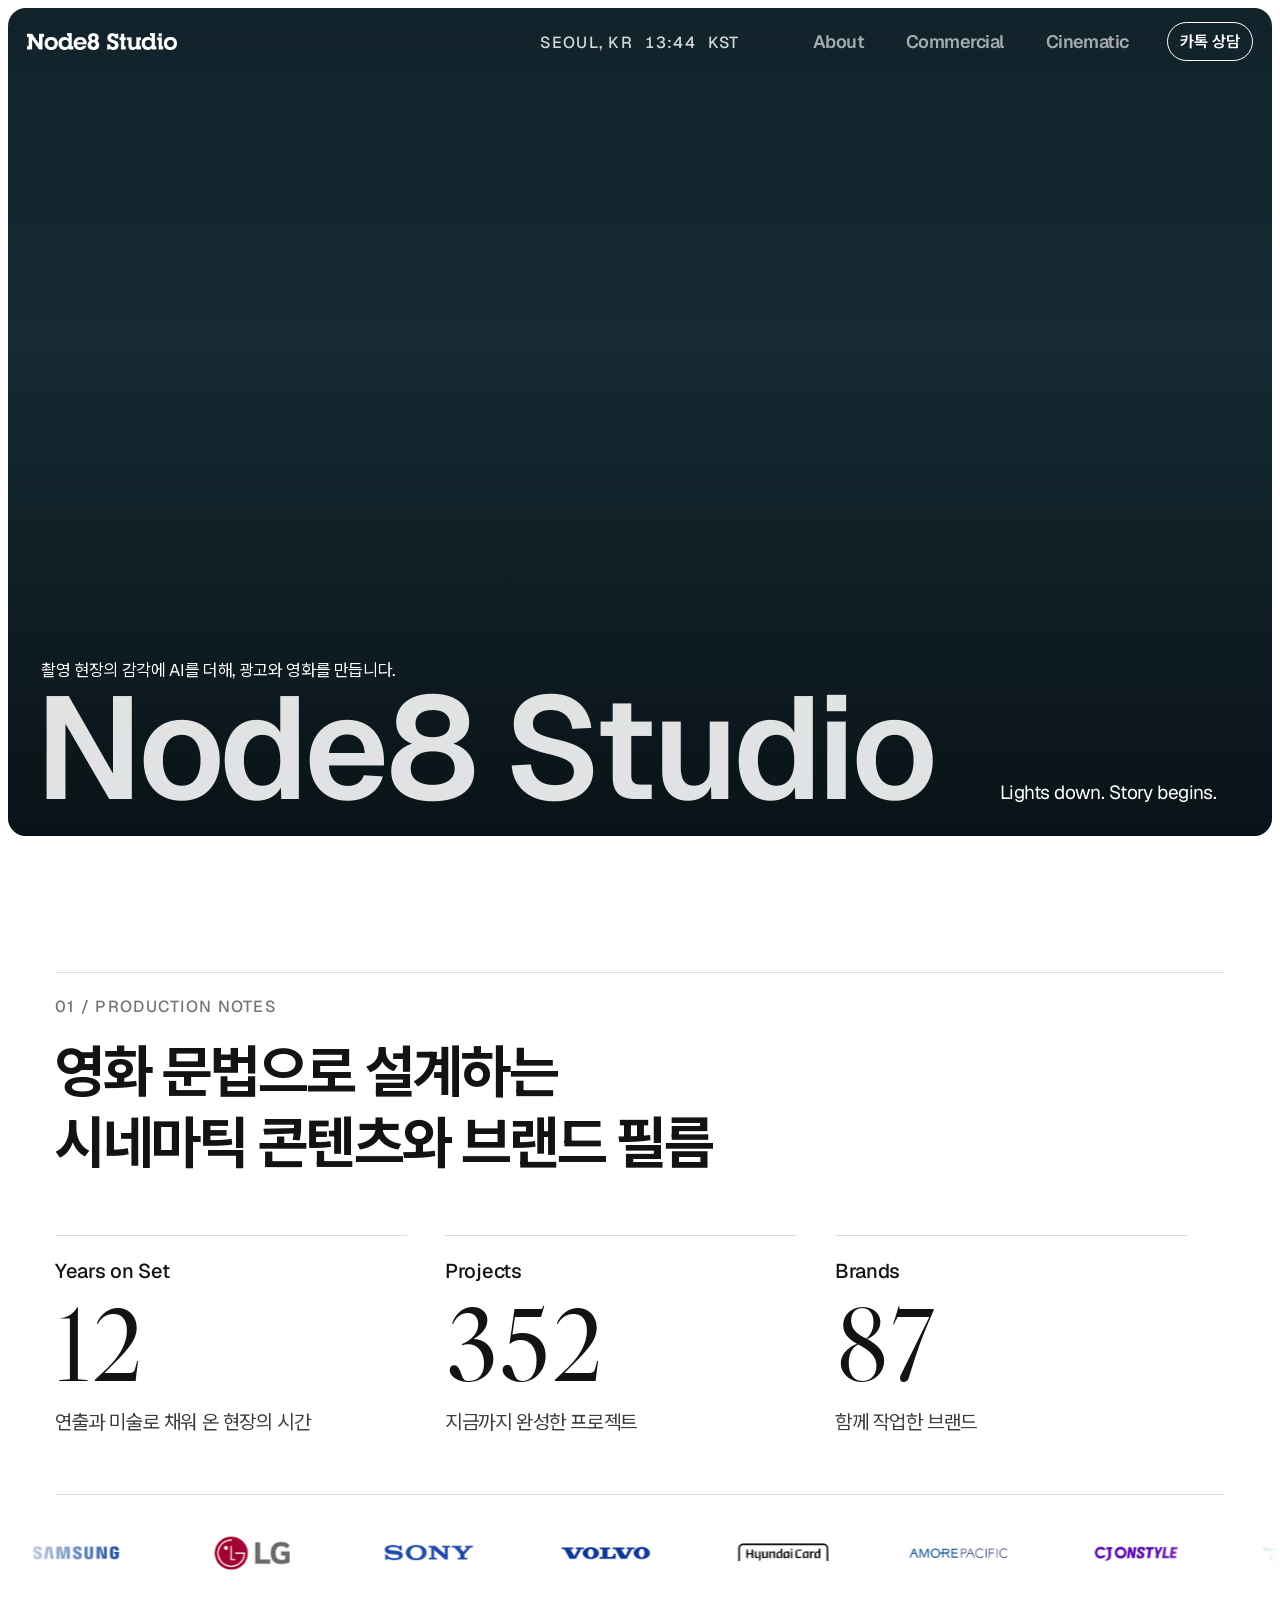
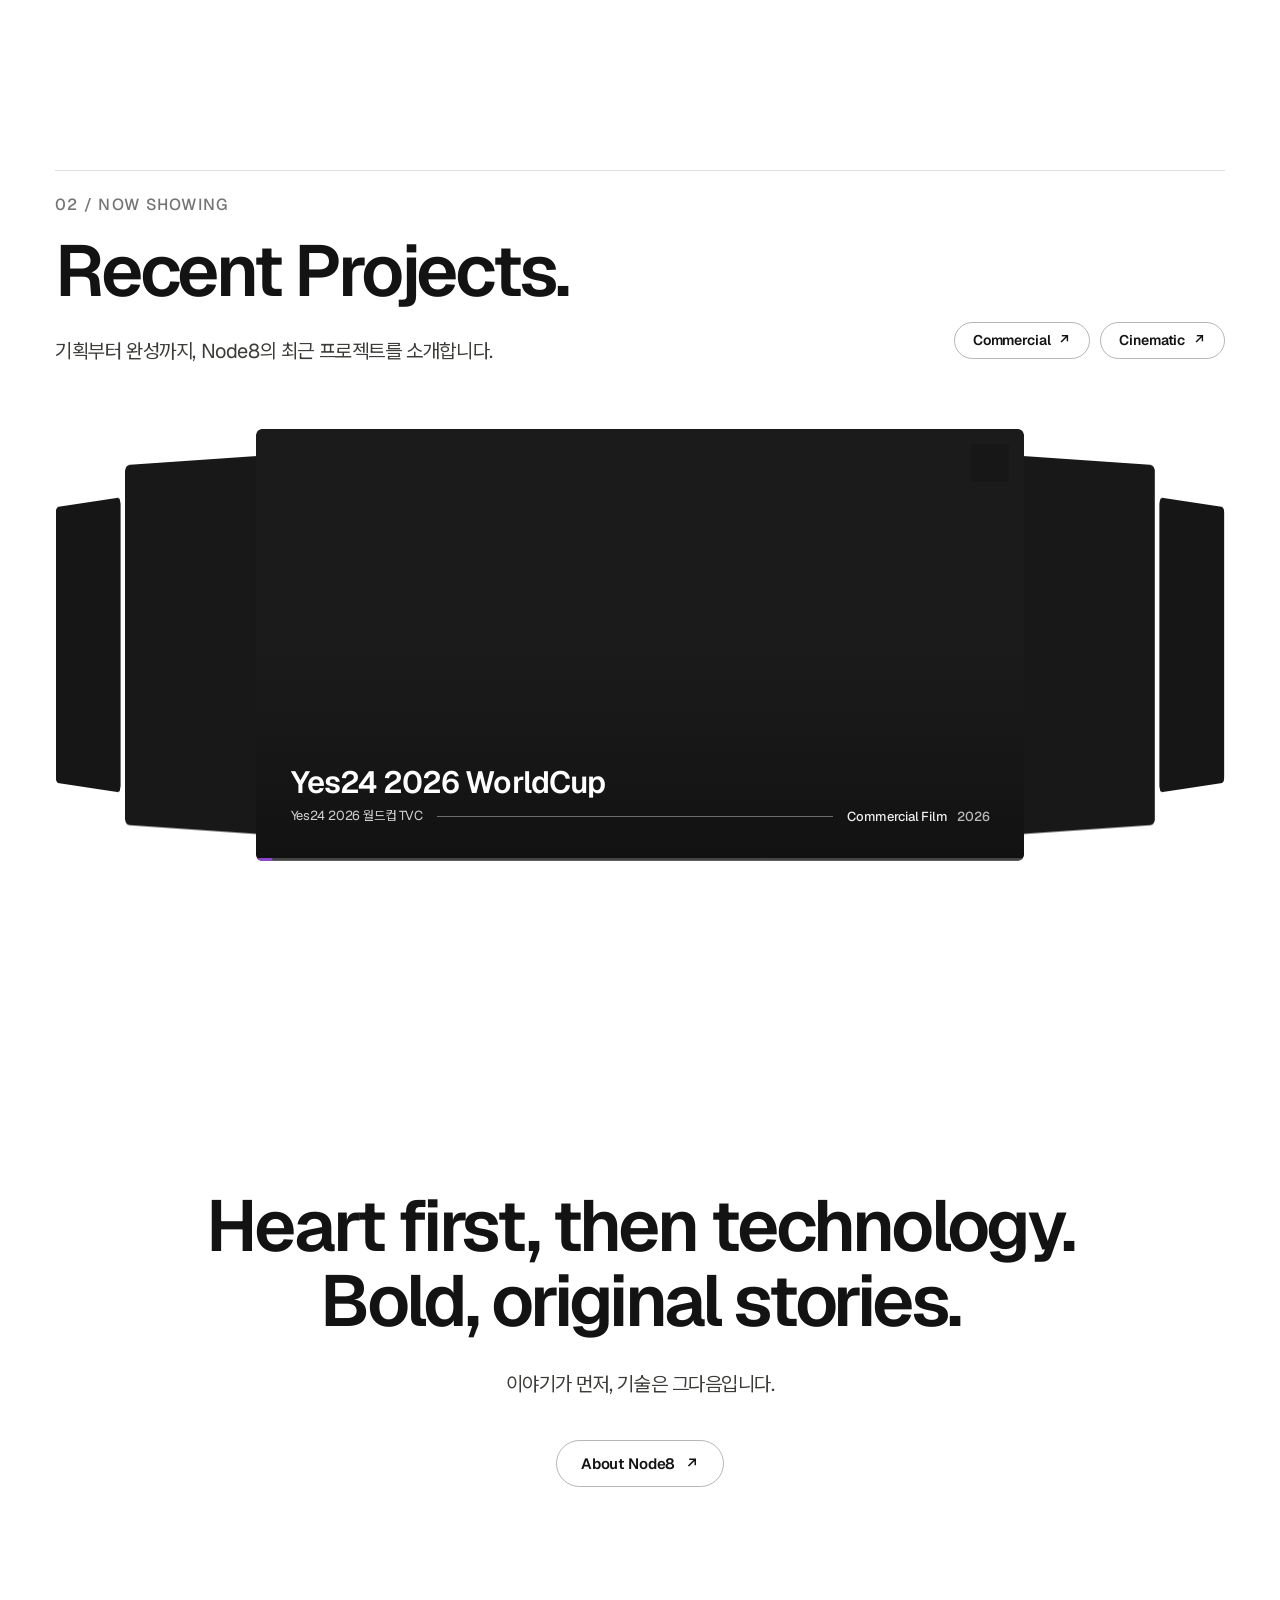
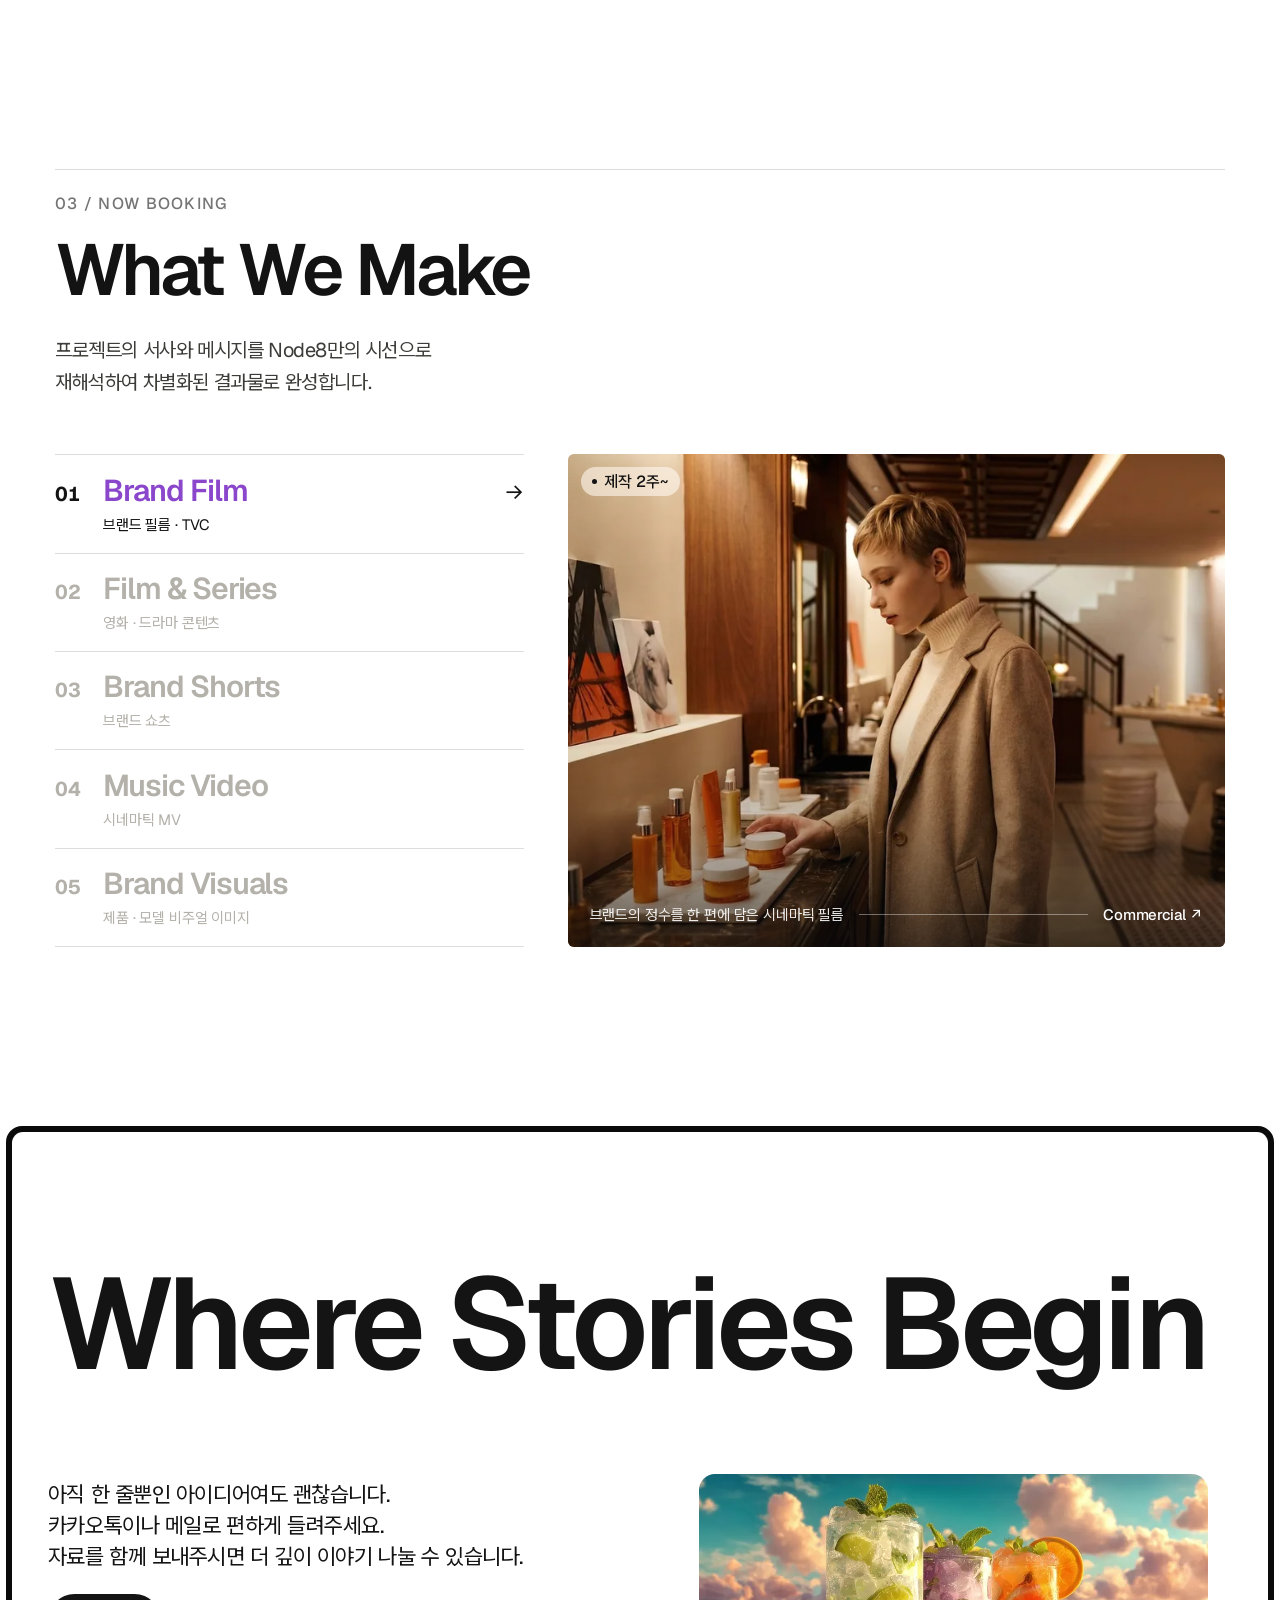
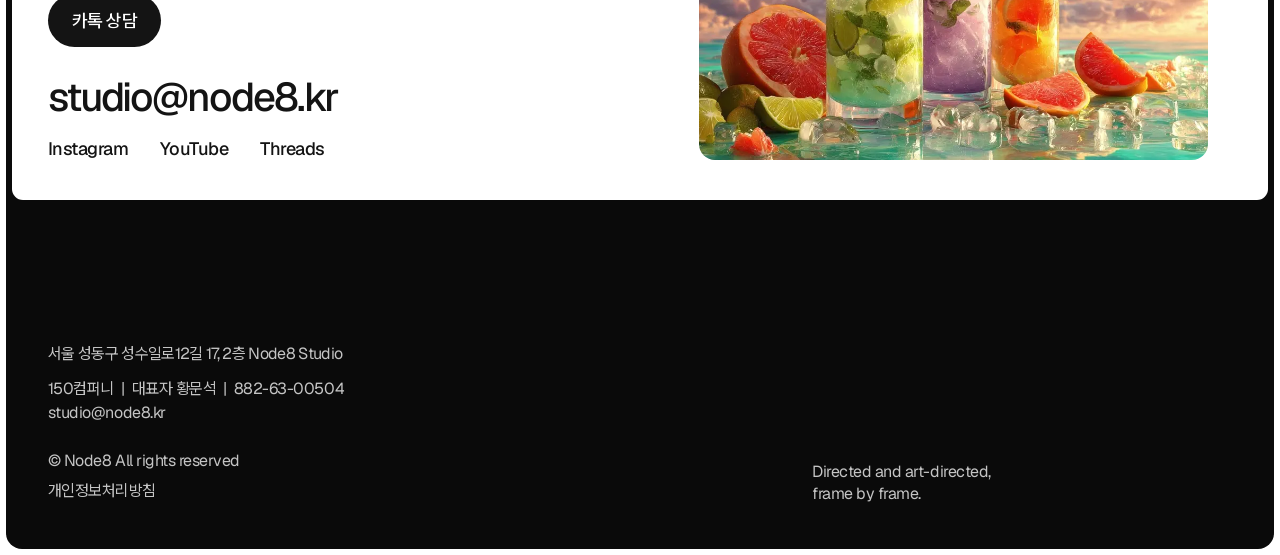
==== commit c6b2a614: "GA4: carry the Naver ad keyword to the KakaoTalk chat click A landing with Naver's automatic n_keywo" ====
--- a/index.html
+++ b/index.html
@@ -7,7 +7,7 @@
   <title>Node8 Studio</title><!-- NODE8_SHARE_START --><meta name="description" content="촬영 현장의 감각에 AI를 더해, 광고와 영화를 만듭니다."><meta property="og:type" content="website"><meta property="og:site_name" content="Node8 Studio"><meta property="og:title" content="Node8 Studio"><meta property="og:description" content="촬영 현장의 감각에 AI를 더해, 광고와 영화를 만듭니다."><meta property="og:image" content="https://node8.kr/assets/og-image.jpg"><meta property="og:image:width" content="1200"><meta property="og:image:height" content="630"><meta property="og:image:alt" content="Node8 Studio"><meta property="og:locale" content="ko_KR"><meta name="twitter:card" content="summary_large_image"><!-- NODE8_SHARE_END --><!-- NODE8_VERIFY_START --><meta name="google-site-verification" content="TwGyMj-_xfHWxc5Px9OsrNUk3g-rXp25MRexApu3xVs"><meta name="naver-site-verification" content="4fa5416b50bcc86606c440550af01e060719e007"><!-- NODE8_VERIFY_END -->
   
   <!-- NODE8_FONT_START --><link rel="preload" href="assets/fonts/geist-latin.woff2" as="font" type="font/woff2" crossorigin><!-- NODE8_FONT_END --><link rel="stylesheet" href="styles.css"><!-- NODE8_EXTRAS_START --><link rel="stylesheet" href="site-extras.css?v=20261007-1"><!-- NODE8_EXTRAS_END -->
-<!-- NODE8_GA_START --><script>{let off=false;try{off=localStorage.getItem('node8-exclude')==='1'}catch(error){}if(off)window['ga-disable-G-FPF9X0NRGT']=true;else if(location.hostname==='node8.kr'){window.dataLayer=window.dataLayer||[];window.gtag=function(){dataLayer.push(arguments)};gtag('js',new Date());gtag('config','G-FPF9X0NRGT');const ga=document.createElement('script');ga.async=true;ga.src='https://www.googletagmanager.com/gtag/js?id=G-FPF9X0NRGT';document.head.appendChild(ga);const chat=event=>{if(event.button!==(event.type==='click'?0:1))return;try{let el=event.target;if(el&&el.nodeType!==1)el=el.parentNode;const link=el&&el.closest&&el.closest('a[href]');if(!link)return;const url=new URL(link.getAttribute('href'),document.baseURI);if(url.hostname!=='pf.kakao.com'||url.pathname!=='/_LfWan/chat')return;gtag('event','kakao_chat_click',{send_to:'G-FPF9X0NRGT',contact_method:'kakao',link_url:'https://pf.kakao.com/_LfWan/chat',cta_page_path:location.pathname,cta_location:link.closest('.nav')?'mobile_menu':link.closest('header')?'header':link.closest('footer')?'footer':link.closest('main')?'body':'unknown'})}catch(error){}};addEventListener('click',chat,true);addEventListener('auxclick',chat,true)}}</script><!-- NODE8_GA_END --></head>
+<!-- NODE8_GA_START --><script>{let off=false;try{off=localStorage.getItem('node8-exclude')==='1'}catch(error){}if(off){window['ga-disable-G-FPF9X0NRGT']=true;try{sessionStorage.removeItem('node8-ad')}catch(error){}}else if(location.hostname==='node8.kr'){window.dataLayer=window.dataLayer||[];window.gtag=function(){dataLayer.push(arguments)};gtag('js',new Date());const keep=value=>{try{value?sessionStorage.setItem('node8-ad',JSON.stringify(value)):sessionStorage.removeItem('node8-ad')}catch(error){}};const recall=()=>{try{const value=JSON.parse(sessionStorage.getItem('node8-ad'));if(value&&Date.now()-value.t<18e5)return value}catch(error){}keep(null);return null};if(/(^|&)(utm_[a-z]+|n_[a-z_]+|gclid|gbraid|wbraid|fbclid|msclkid)=/.test(location.search.slice(1))){const query=new URLSearchParams(location.search),groups={'grp-a001-01-000000074436088':'core','grp-a001-01-000000074436104':'brand'};const naverId=(value,kind)=>value&&value.length===27&&value.indexOf(kind+'-')===0&&/^(grp|nkw)-[a-z][0-9]{3}-[0-9]{2}-[0-9]{15}/.test(value)?value:null;const paid=query.get('utm_source')==='naver'&&query.get('utm_medium')==='cpc',rawGroup=query.get('n_ad_group'),groupId=naverId(rawGroup,'grp'),content=query.get('utm_content')||'';const group=rawGroup?groups[groupId]||null:paid&&query.get('utm_campaign')==='node8_keyword'&&/^(core|brand)_/.test(content)?content.split('_')[0]:null;const word=(query.get('n_keyword')||'').trim(),keyword=word&&word.length<=40&&!/[{}<>]|%[0-9a-f]{2}/i.test(word)?word:null;keep((paid||groups[groupId])&&(keyword||group)?{k:keyword,i:keyword?naverId(query.get('n_keyword_id'),'nkw'):null,g:group,t:Date.now()}:null)}const tags=value=>{const out={};if(value){if(value.k)out.naver_keyword=value.k;if(value.i)out.naver_keyword_id=value.i;if(value.g)out.naver_ad_group=value.g}return out};const ad=recall();if(ad){ad.t=Date.now();keep(ad)}const fresh=()=>{const value=recall();if(value){value.t=Date.now();keep(value);return tags(value)}return ad?{naver_keyword:'',naver_keyword_id:'',naver_ad_group:''}:{}};let seen=Date.now();const touch=()=>{if(Date.now()-seen>6e4){seen=Date.now();fresh()}};['pointerdown','keydown','scroll'].forEach(type=>addEventListener(type,touch,{capture:true,passive:true}));gtag('config','G-FPF9X0NRGT',tags(ad));const ga=document.createElement('script');ga.async=true;ga.src='https://www.googletagmanager.com/gtag/js?id=G-FPF9X0NRGT';document.head.appendChild(ga);const chat=event=>{if(event.button!==(event.type==='click'?0:1))return;try{let el=event.target;if(el&&el.nodeType!==1)el=el.parentNode;const link=el&&el.closest&&el.closest('a[href]');if(!link)return;const url=new URL(link.getAttribute('href'),document.baseURI);if(url.hostname!=='pf.kakao.com'||url.pathname!=='/_LfWan/chat')return;gtag('event','kakao_chat_click',Object.assign({send_to:'G-FPF9X0NRGT',contact_method:'kakao',link_url:'https://pf.kakao.com/_LfWan/chat',cta_page_path:location.pathname,cta_location:link.closest('.nav')?'mobile_menu':link.closest('header')?'header':link.closest('footer')?'footer':link.closest('main')?'body':'unknown'},fresh()))}catch(error){}};addEventListener('click',chat,true);addEventListener('auxclick',chat,true)}}</script><!-- NODE8_GA_END --></head>
 <body class="page-home">
   <header class="site-header">
     <a class="brand" href="./" aria-label="Node8 Studio home"><img src="assets/Brand/node8%20logo_white.png" alt="Node8 Studio"></a>
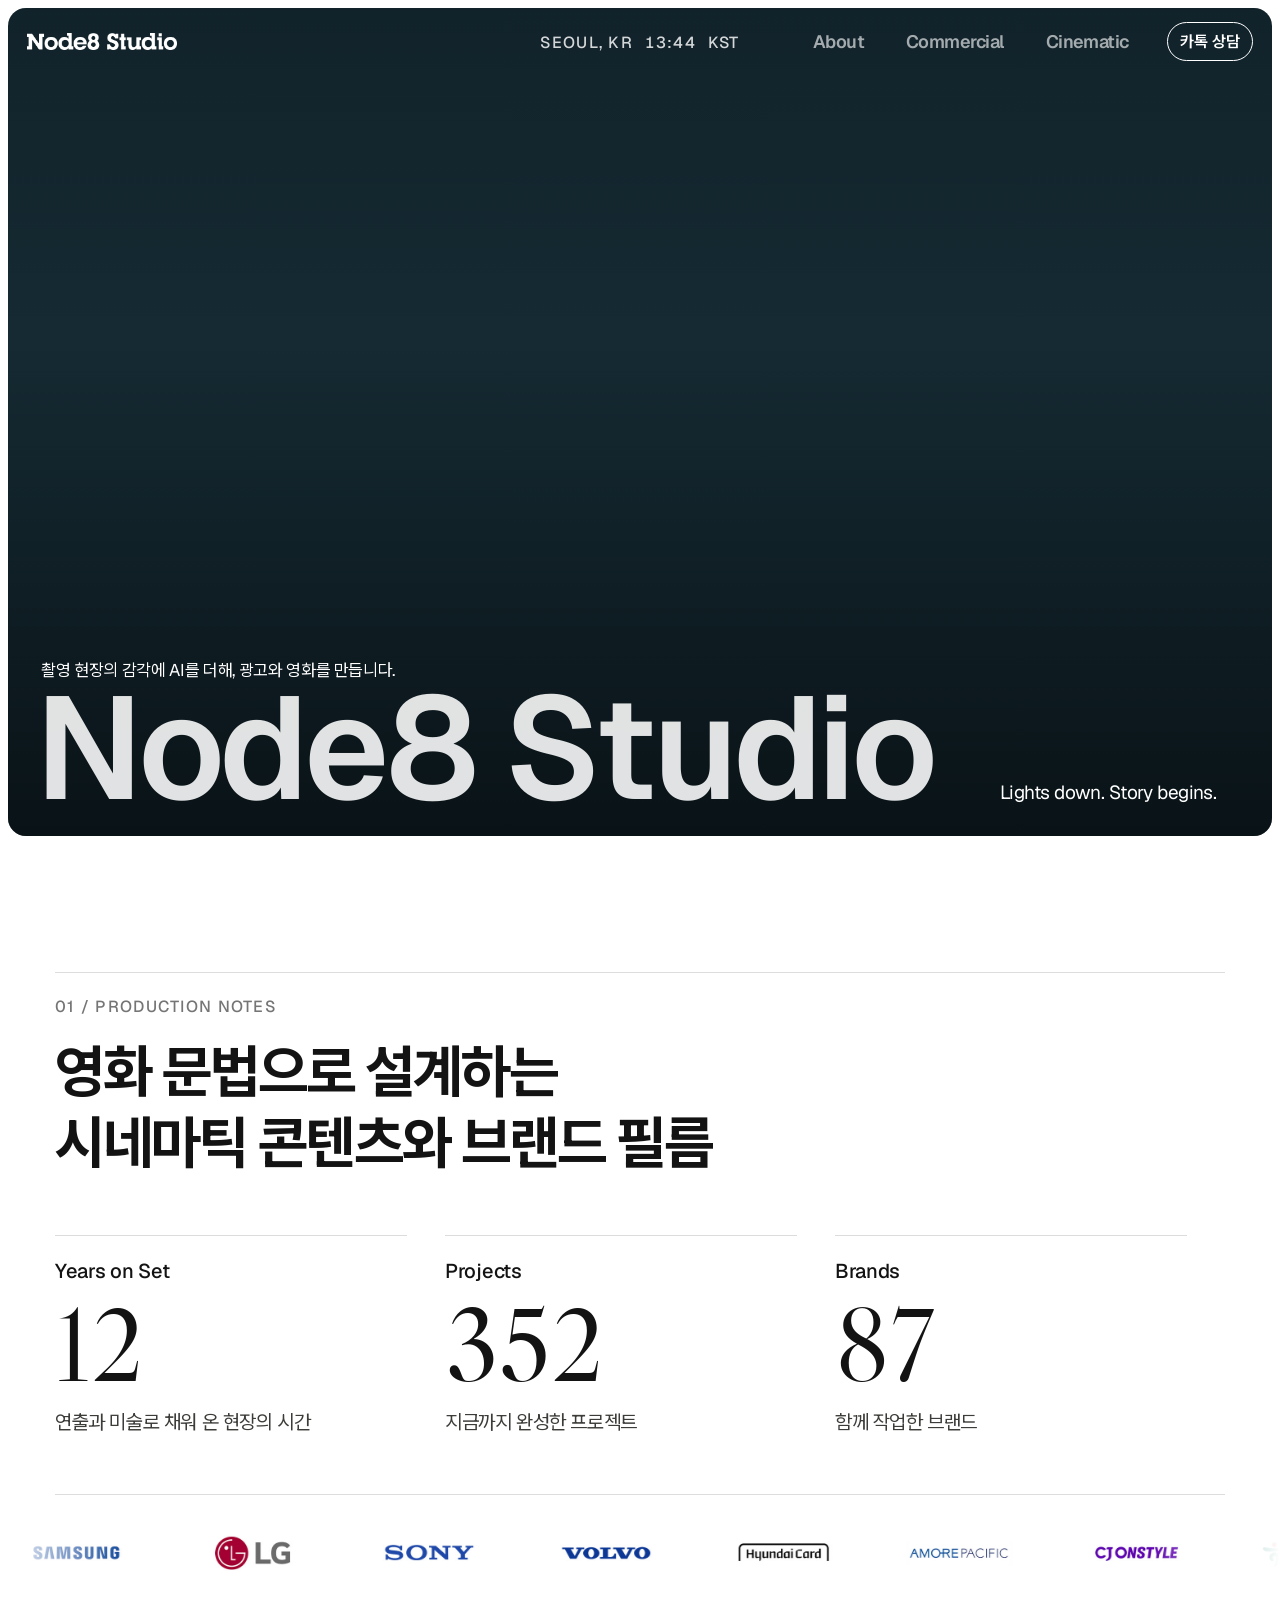
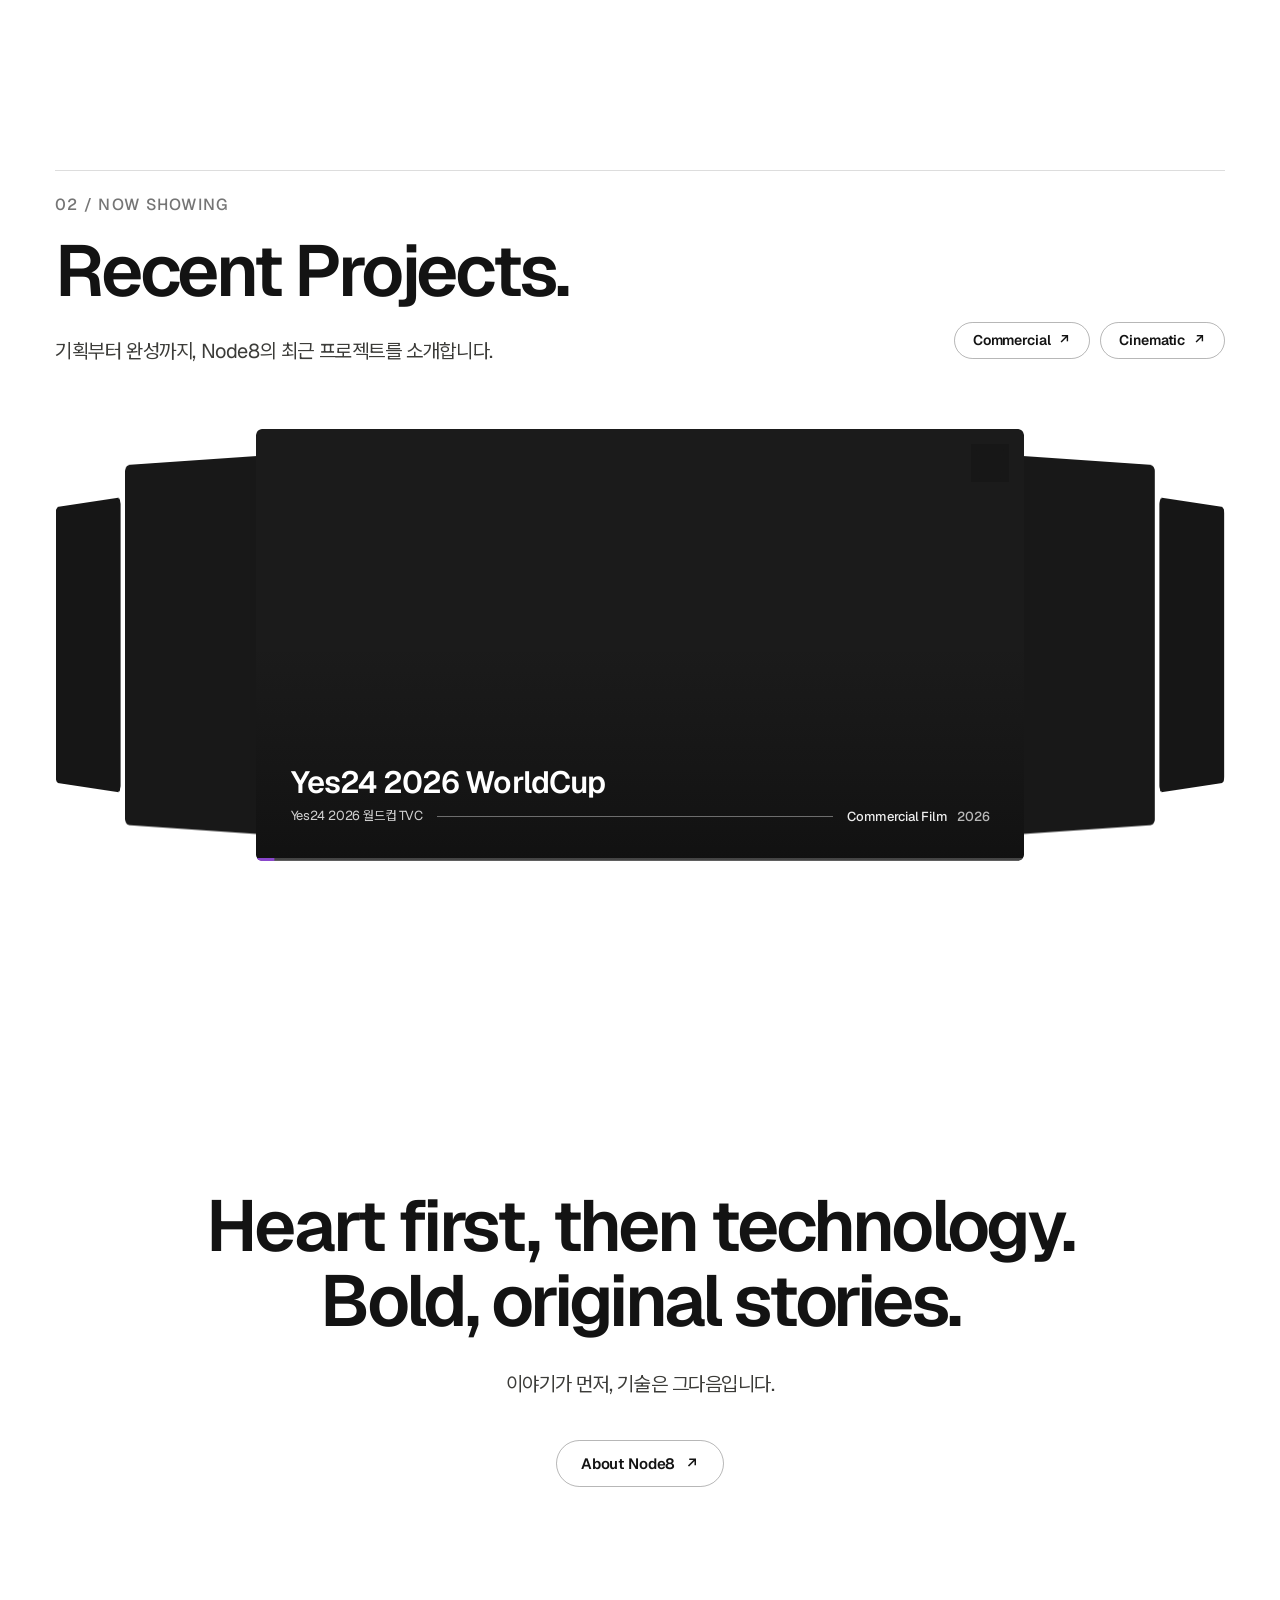
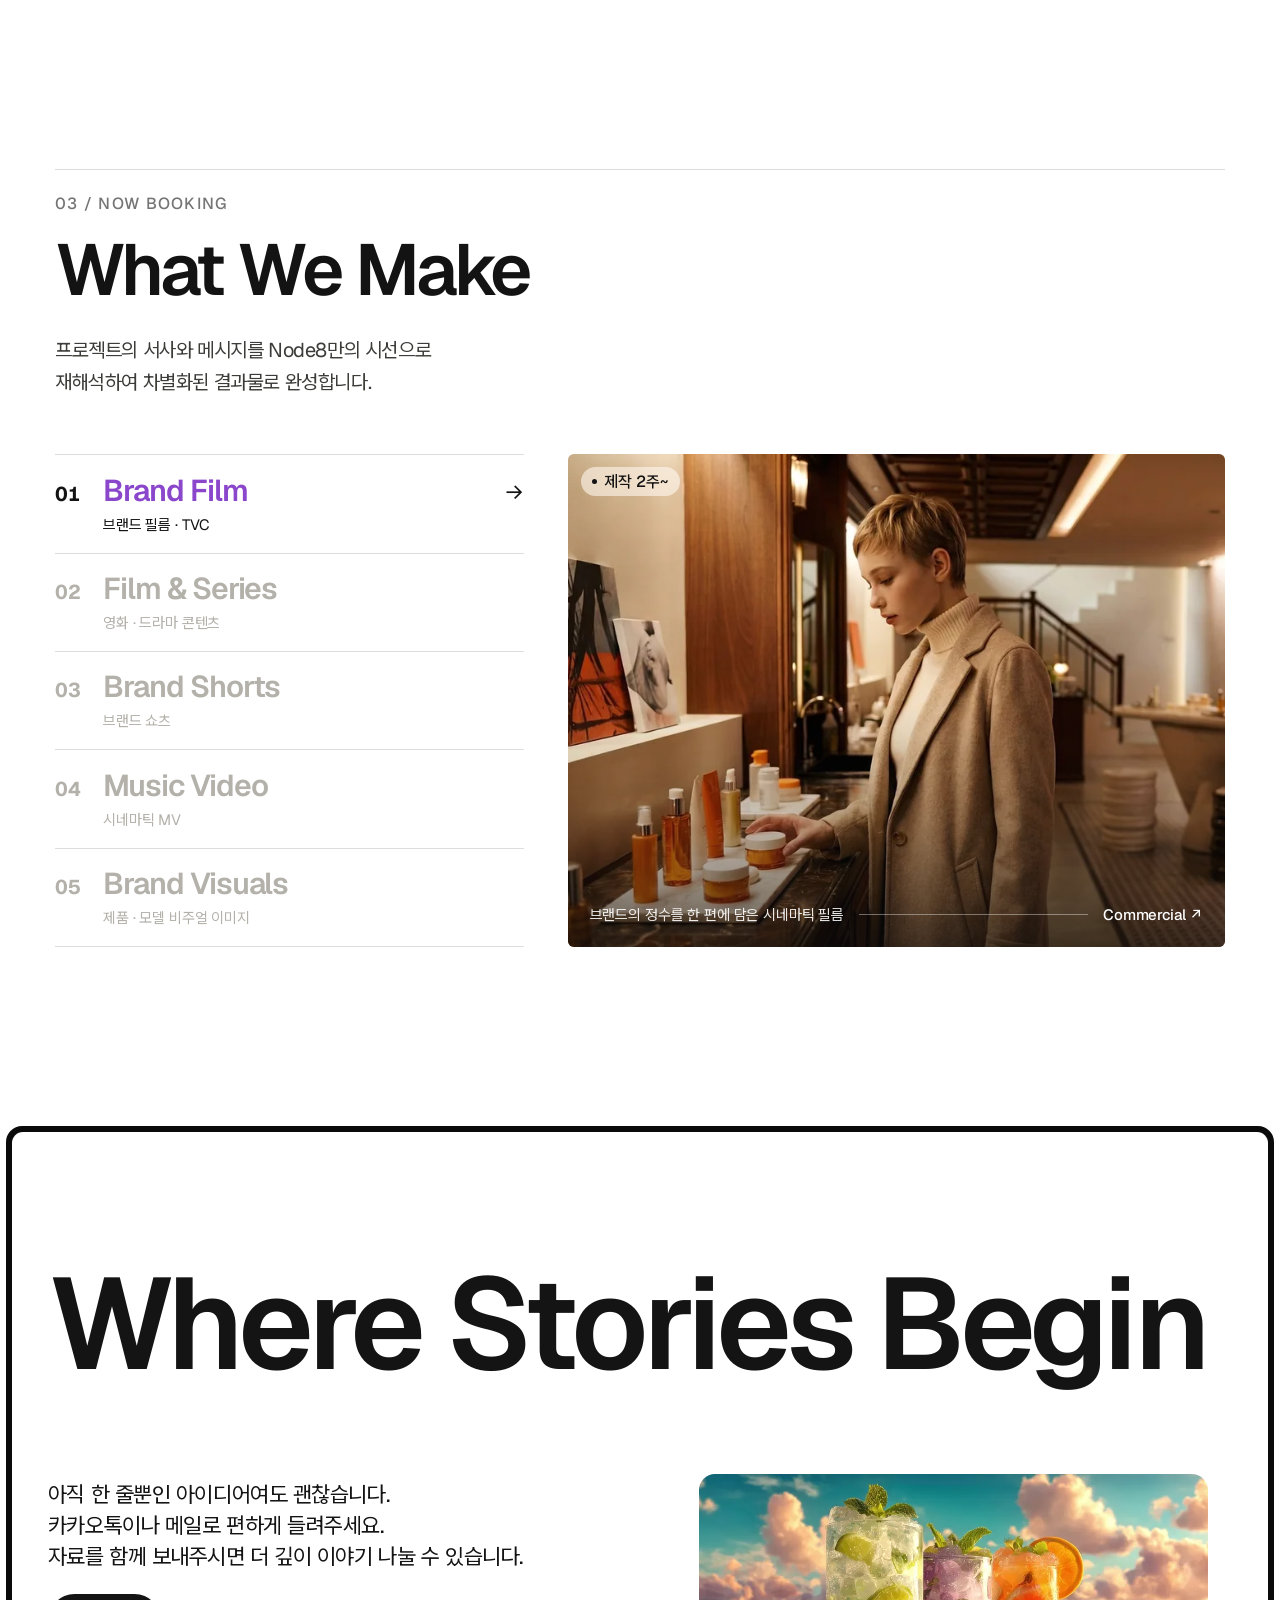
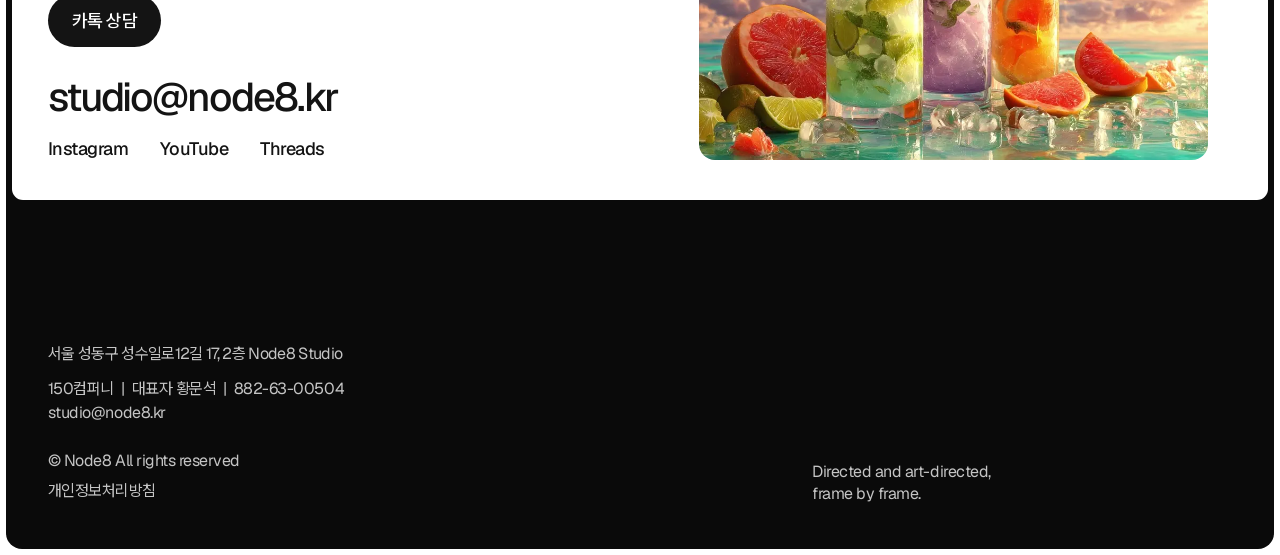
==== commit 3557636d: "About: the intro picture grows to the frame's full width The 16:9 picture used to stop growing where" ====
--- a/index.html
+++ b/index.html
@@ -6,7 +6,7 @@
   <meta name="viewport" content="width=device-width,initial-scale=1">
   <title>Node8 Studio</title><!-- NODE8_SHARE_START --><meta name="description" content="촬영 현장의 감각에 AI를 더해, 광고와 영화를 만듭니다."><meta property="og:type" content="website"><meta property="og:site_name" content="Node8 Studio"><meta property="og:title" content="Node8 Studio"><meta property="og:description" content="촬영 현장의 감각에 AI를 더해, 광고와 영화를 만듭니다."><meta property="og:image" content="https://node8.kr/assets/og-image.jpg"><meta property="og:image:width" content="1200"><meta property="og:image:height" content="630"><meta property="og:image:alt" content="Node8 Studio"><meta property="og:locale" content="ko_KR"><meta name="twitter:card" content="summary_large_image"><!-- NODE8_SHARE_END --><!-- NODE8_VERIFY_START --><meta name="google-site-verification" content="TwGyMj-_xfHWxc5Px9OsrNUk3g-rXp25MRexApu3xVs"><meta name="naver-site-verification" content="4fa5416b50bcc86606c440550af01e060719e007"><!-- NODE8_VERIFY_END -->
   
-  <!-- NODE8_FONT_START --><link rel="preload" href="assets/fonts/geist-latin.woff2" as="font" type="font/woff2" crossorigin><!-- NODE8_FONT_END --><link rel="stylesheet" href="styles.css"><!-- NODE8_EXTRAS_START --><link rel="stylesheet" href="site-extras.css?v=20261007-1"><!-- NODE8_EXTRAS_END -->
+  <!-- NODE8_FONT_START --><link rel="preload" href="assets/fonts/geist-latin.woff2" as="font" type="font/woff2" crossorigin><!-- NODE8_FONT_END --><link rel="stylesheet" href="styles.css"><!-- NODE8_EXTRAS_START --><link rel="stylesheet" href="site-extras.css?v=20261010-1"><!-- NODE8_EXTRAS_END -->
 <!-- NODE8_GA_START --><script>{let off=false;try{off=localStorage.getItem('node8-exclude')==='1'}catch(error){}if(off){window['ga-disable-G-FPF9X0NRGT']=true;try{sessionStorage.removeItem('node8-ad')}catch(error){}}else if(location.hostname==='node8.kr'){window.dataLayer=window.dataLayer||[];window.gtag=function(){dataLayer.push(arguments)};gtag('js',new Date());const keep=value=>{try{value?sessionStorage.setItem('node8-ad',JSON.stringify(value)):sessionStorage.removeItem('node8-ad')}catch(error){}};const recall=()=>{try{const value=JSON.parse(sessionStorage.getItem('node8-ad'));if(value&&Date.now()-value.t<18e5)return value}catch(error){}keep(null);return null};if(/(^|&)(utm_[a-z]+|n_[a-z_]+|gclid|gbraid|wbraid|fbclid|msclkid)=/.test(location.search.slice(1))){const query=new URLSearchParams(location.search),groups={'grp-a001-01-000000074436088':'core','grp-a001-01-000000074436104':'brand'};const naverId=(value,kind)=>value&&value.length===27&&value.indexOf(kind+'-')===0&&/^(grp|nkw)-[a-z][0-9]{3}-[0-9]{2}-[0-9]{15}/.test(value)?value:null;const paid=query.get('utm_source')==='naver'&&query.get('utm_medium')==='cpc',rawGroup=query.get('n_ad_group'),groupId=naverId(rawGroup,'grp'),content=query.get('utm_content')||'';const group=rawGroup?groups[groupId]||null:paid&&query.get('utm_campaign')==='node8_keyword'&&/^(core|brand)_/.test(content)?content.split('_')[0]:null;const word=(query.get('n_keyword')||'').trim(),keyword=word&&word.length<=40&&!/[{}<>]|%[0-9a-f]{2}/i.test(word)?word:null;keep((paid||groups[groupId])&&(keyword||group)?{k:keyword,i:keyword?naverId(query.get('n_keyword_id'),'nkw'):null,g:group,t:Date.now()}:null)}const tags=value=>{const out={};if(value){if(value.k)out.naver_keyword=value.k;if(value.i)out.naver_keyword_id=value.i;if(value.g)out.naver_ad_group=value.g}return out};const ad=recall();if(ad){ad.t=Date.now();keep(ad)}const fresh=()=>{const value=recall();if(value){value.t=Date.now();keep(value);return tags(value)}return ad?{naver_keyword:'',naver_keyword_id:'',naver_ad_group:''}:{}};let seen=Date.now();const touch=()=>{if(Date.now()-seen>6e4){seen=Date.now();fresh()}};['pointerdown','keydown','scroll'].forEach(type=>addEventListener(type,touch,{capture:true,passive:true}));gtag('config','G-FPF9X0NRGT',tags(ad));const ga=document.createElement('script');ga.async=true;ga.src='https://www.googletagmanager.com/gtag/js?id=G-FPF9X0NRGT';document.head.appendChild(ga);const chat=event=>{if(event.button!==(event.type==='click'?0:1))return;try{let el=event.target;if(el&&el.nodeType!==1)el=el.parentNode;const link=el&&el.closest&&el.closest('a[href]');if(!link)return;const url=new URL(link.getAttribute('href'),document.baseURI);if(url.hostname!=='pf.kakao.com'||url.pathname!=='/_LfWan/chat')return;gtag('event','kakao_chat_click',Object.assign({send_to:'G-FPF9X0NRGT',contact_method:'kakao',link_url:'https://pf.kakao.com/_LfWan/chat',cta_page_path:location.pathname,cta_location:link.closest('.nav')?'mobile_menu':link.closest('header')?'header':link.closest('footer')?'footer':link.closest('main')?'body':'unknown'},fresh()))}catch(error){}};addEventListener('click',chat,true);addEventListener('auxclick',chat,true)}}</script><!-- NODE8_GA_END --></head>
 <body class="page-home">
   <header class="site-header">
@@ -34,6 +34,6 @@
       </div>
     </section>
   </main>
-  <footer class="node8-footer" id="contact"><div class="node8-footer-shell"><section class="node8-footer-contact" data-rise-group><h2 class="node8-footer-title" data-tune-id="footer-title" data-rise>Where Stories Begin</h2><div class="node8-footer-body"><div class="node8-footer-content" data-rise><p class="node8-footer-copy" data-tune-id="footer-copy">아직 한 줄뿐인 아이디어여도 괜찮습니다.<br>카카오톡이나 메일로 편하게 들려주세요.<br>자료를 함께 보내주시면 더&nbsp;깊이&nbsp;이야기&nbsp;나눌&nbsp;수&nbsp;있습니다.</p><a class="node8-footer-button" href="https://pf.kakao.com/_LfWan/chat" target="_blank" rel="noopener noreferrer">카톡 상담</a><p class="node8-footer-email">studio@node8.kr</p><div class="node8-footer-socials"><a href="https://www.instagram.com/node8_studio" target="_blank" rel="noopener noreferrer">Instagram</a><a href="https://www.youtube.com/@Node8_studio" target="_blank" rel="noopener noreferrer">YouTube</a><a href="https://www.threads.com/@node8_studio" target="_blank" rel="noopener noreferrer">Threads</a></div></div><div class="node8-footer-media" data-tune-id="footer-media" data-rise aria-label="Node8 contact reel"><video muted loop playsinline preload="auto" poster="assets/footer-reel-poster.webp" aria-hidden="true"><source src="assets/footer-reel-optimized.mp4" type="video/mp4"></video></div></div></section><section class="node8-footer-info"><p class="node8-footer-address" data-tune-id="footer-address">서울 성동구 성수일로12길 17, 2층 Node8 Studio</p><p class="node8-footer-legal">150컴퍼니&nbsp;&nbsp;|&nbsp;&nbsp;대표자 황문석&nbsp;&nbsp;|&nbsp;&nbsp;882-63-00504</p><p class="node8-footer-legal">studio@node8.kr</p><p class="node8-footer-legal copyright">© Node8 All rights reserved</p><p class="node8-footer-legal node8-footer-privacy"><a href="privacy/">개인정보처리방침</a></p><p class="node8-footer-tagline" data-tune-id="footer-tagline">Directed and art-directed,<br>frame by frame.</p></section></div></footer><button class="top-button">↑ Top</button><script src="script.js?v=20261007-3"></script>
+  <footer class="node8-footer" id="contact"><div class="node8-footer-shell"><section class="node8-footer-contact" data-rise-group><h2 class="node8-footer-title" data-tune-id="footer-title" data-rise>Where Stories Begin</h2><div class="node8-footer-body"><div class="node8-footer-content" data-rise><p class="node8-footer-copy" data-tune-id="footer-copy">아직 한 줄뿐인 아이디어여도 괜찮습니다.<br>카카오톡이나 메일로 편하게 들려주세요.<br>자료를 함께 보내주시면 더&nbsp;깊이&nbsp;이야기&nbsp;나눌&nbsp;수&nbsp;있습니다.</p><a class="node8-footer-button" href="https://pf.kakao.com/_LfWan/chat" target="_blank" rel="noopener noreferrer">카톡 상담</a><p class="node8-footer-email">studio@node8.kr</p><div class="node8-footer-socials"><a href="https://www.instagram.com/node8_studio" target="_blank" rel="noopener noreferrer">Instagram</a><a href="https://www.youtube.com/@Node8_studio" target="_blank" rel="noopener noreferrer">YouTube</a><a href="https://www.threads.com/@node8_studio" target="_blank" rel="noopener noreferrer">Threads</a></div></div><div class="node8-footer-media" data-tune-id="footer-media" data-rise aria-label="Node8 contact reel"><video muted loop playsinline preload="auto" poster="assets/footer-reel-poster.webp" aria-hidden="true"><source src="assets/footer-reel-optimized.mp4" type="video/mp4"></video></div></div></section><section class="node8-footer-info"><p class="node8-footer-address" data-tune-id="footer-address">서울 성동구 성수일로12길 17, 2층 Node8 Studio</p><p class="node8-footer-legal">150컴퍼니&nbsp;&nbsp;|&nbsp;&nbsp;대표자 황문석&nbsp;&nbsp;|&nbsp;&nbsp;882-63-00504</p><p class="node8-footer-legal">studio@node8.kr</p><p class="node8-footer-legal copyright">© Node8 All rights reserved</p><p class="node8-footer-legal node8-footer-privacy"><a href="privacy/">개인정보처리방침</a></p><p class="node8-footer-tagline" data-tune-id="footer-tagline">Directed and art-directed,<br>frame by frame.</p></section></div></footer><button class="top-button">↑ Top</button><script src="script.js?v=20261010-1"></script>
 </body>
 </html>
--- a/site-extras.css
+++ b/site-extras.css
@@ -572,21 +572,25 @@
 .intro-aside{padding-bottom:4px}
 .intro-lead{margin:0;font-size:var(--type-sub);line-height:1.7;letter-spacing:-.02em;color:#3c3c39;text-wrap:pretty}
 /* The film frame. With the script (is-held) it comes up at about half the text width, starts growing as soon as it is
-   fully in view, is held in the middle of the screen and finishes growing in the first 60% of the hold (--hold), then
-   moves on (director 2026-10-04: the growth has to read). The picture inside settles from a slight zoom as it grows.
+   fully in view, is held and finishes growing in the first part of the hold (--grow of --hold), then moves on
+   (director 2026-10-04: the growth has to read). The picture inside settles from a slight zoom as it grows.
    --p 0 → 1 from script.js; --s0 is the starting size. Without the script it simply shows at full size.
    16:9 on every screen, the ratio of the director's picture, so none of it is cut (director 2026-10-06; before, a 21:9
-   key visual cropped to 16:9 on tablets and 4:3 on phones). Across a wide screen a 16:9 frame is taller than the
-   window, so its width stops where its height leaves 24px above and below while it is held: whole on the screen.
+   key visual cropped to 16:9 on tablets and 4:3 on phones), and as wide as the hero's frame (director 2026-10-10: just
+   fill the width — it used to stop where it fitted the window's height, with a wide margin each side). Across a wide
+   screen it is then taller than the window: it is held with its top on the frame line and the rest comes up as the
+   page moves on. It grows about the middle of the screen (--a) until it fills the height, then opens sideways; where
+   it fits the window it is held in the middle as before. --s0, --hold and --grow keep the growth's pace and the rest
+   after it as they were before the frame widened.
    While it is small, the clipped-away part above it read as more empty space under the Korean line (director
    2026-10-06: too wide on every screen), so script.js pulls the stage up (--pull) until the small picture shows the
    head row's gap (.intro-head) below that line — the same space as under the picture. The stage itself lets clicks
    through where it now lies over the end of the big text; the picture is clipped for clicks as it is for the eye. */
-.intro-stage{--s0:.52;--hold:60vh;position:relative;margin:0 calc(var(--wide-inset) - var(--grid-content-inset))}
+.intro-stage{--s0:.44;--hold:76vh;--grow:.7;position:relative;margin:0 calc(var(--grid-frame-inset) - var(--grid-content-inset))}
 .intro-stage.is-held{height:calc(var(--frame-h) + var(--hold));margin-top:calc(var(--pull,0px) * -1);pointer-events:none}
-.intro-frame{--p:1;--s:calc(var(--s0) + (1 - var(--s0)) * var(--p));position:relative;max-width:calc((100vh - 48px) * 16 / 9);max-width:calc((100svh - 48px) * 16 / 9);margin:0 auto;aspect-ratio:16/9;overflow:hidden;border-radius:var(--radius);background:#e9e8e2;clip-path:inset(calc((1 - var(--s)) * 50%) round var(--radius))}
-.is-held .intro-frame{position:sticky;top:calc(50vh - var(--frame-h) / 2);top:calc(50svh - var(--frame-h) / 2);pointer-events:auto}
-.intro-frame img{position:absolute;inset:0;width:100%;height:100%;object-fit:cover;transform:scale(calc(1.12 - var(--p) * .12))}
+.intro-frame{--p:1;--s:calc(var(--s0) + (1 - var(--s0)) * var(--p));--a:min(var(--frame-h) / 2,50svh - var(--grid-frame-inset));--top:max(0px,var(--a) - var(--s) * var(--frame-h) / 2);position:relative;margin:0;aspect-ratio:16/9;overflow:hidden;border-radius:var(--radius);background:#e9e8e2;clip-path:inset(var(--top) calc((1 - var(--s)) * 50%) calc((1 - var(--s)) * var(--frame-h) - var(--top)) round var(--radius))}
+.is-held .intro-frame{position:sticky;top:max(var(--grid-frame-inset),calc(50vh - var(--frame-h) / 2));top:max(var(--grid-frame-inset),calc(50svh - var(--frame-h) / 2));pointer-events:auto}
+.intro-frame img{position:absolute;inset:0;width:100%;height:100%;object-fit:cover;transform:scale(calc(1.12 - var(--p) * .12));transform-origin:50% var(--a)}
 /* Phones (director 2026-10-06): the frame is small there, so a touch on it opens the picture large, with no button on
    the page. It fills the height of the screen and pans sideways under a finger from the middle; a phone turned
    sideways shows it whole. The close sits at the foot in the middle, where the site's round buttons are, in the Top
@@ -639,7 +643,7 @@
 .ways-cap strong{margin-right:.2em;font-weight:600;color:var(--ink)}
 .ways-cap span{font-weight:400;color:#3c3c39}
 @media(max-width:1000px){
-  .intro-stage{--s0:.56;--hold:52vh}
+  .intro-stage{--s0:.56;--hold:52vh;--grow:.6}
   .panes{flex-wrap:wrap;height:auto;row-gap:8px}
   .pane{height:clamp(380px,52vw,460px)}
 }
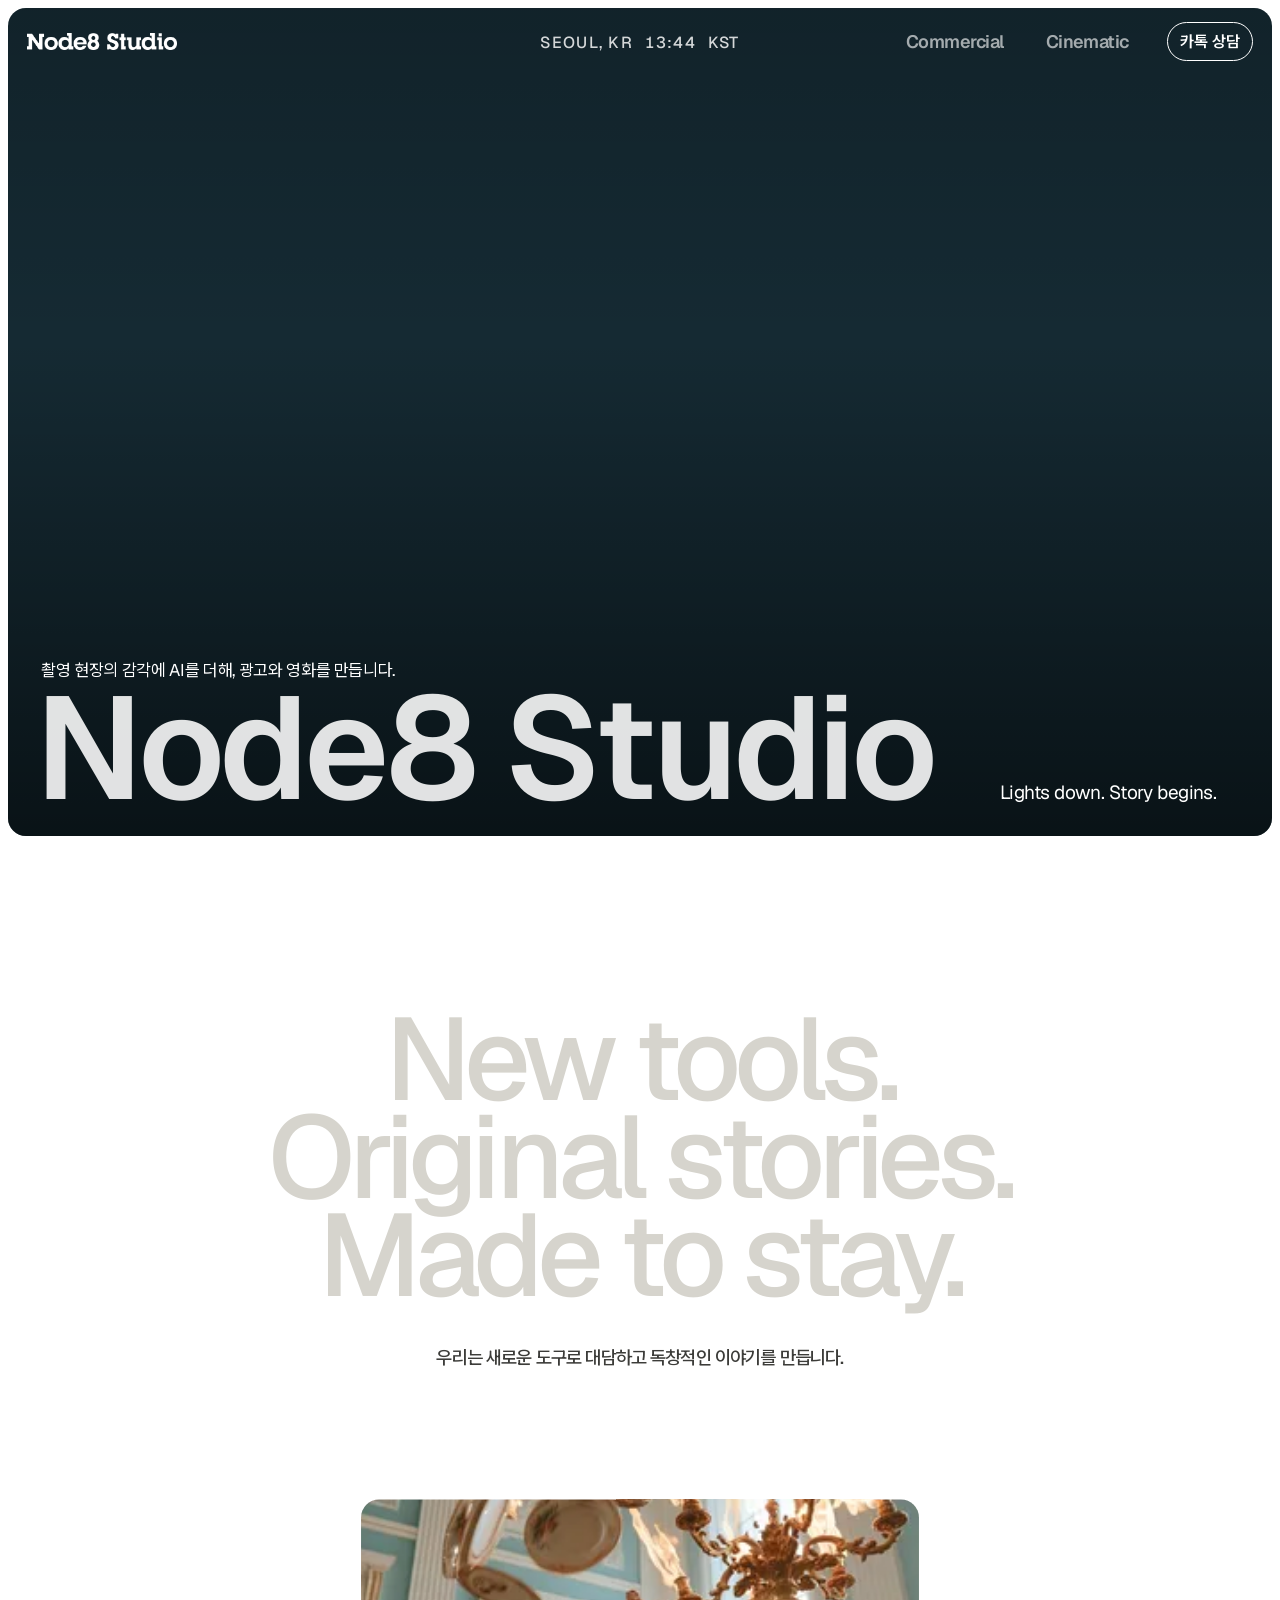
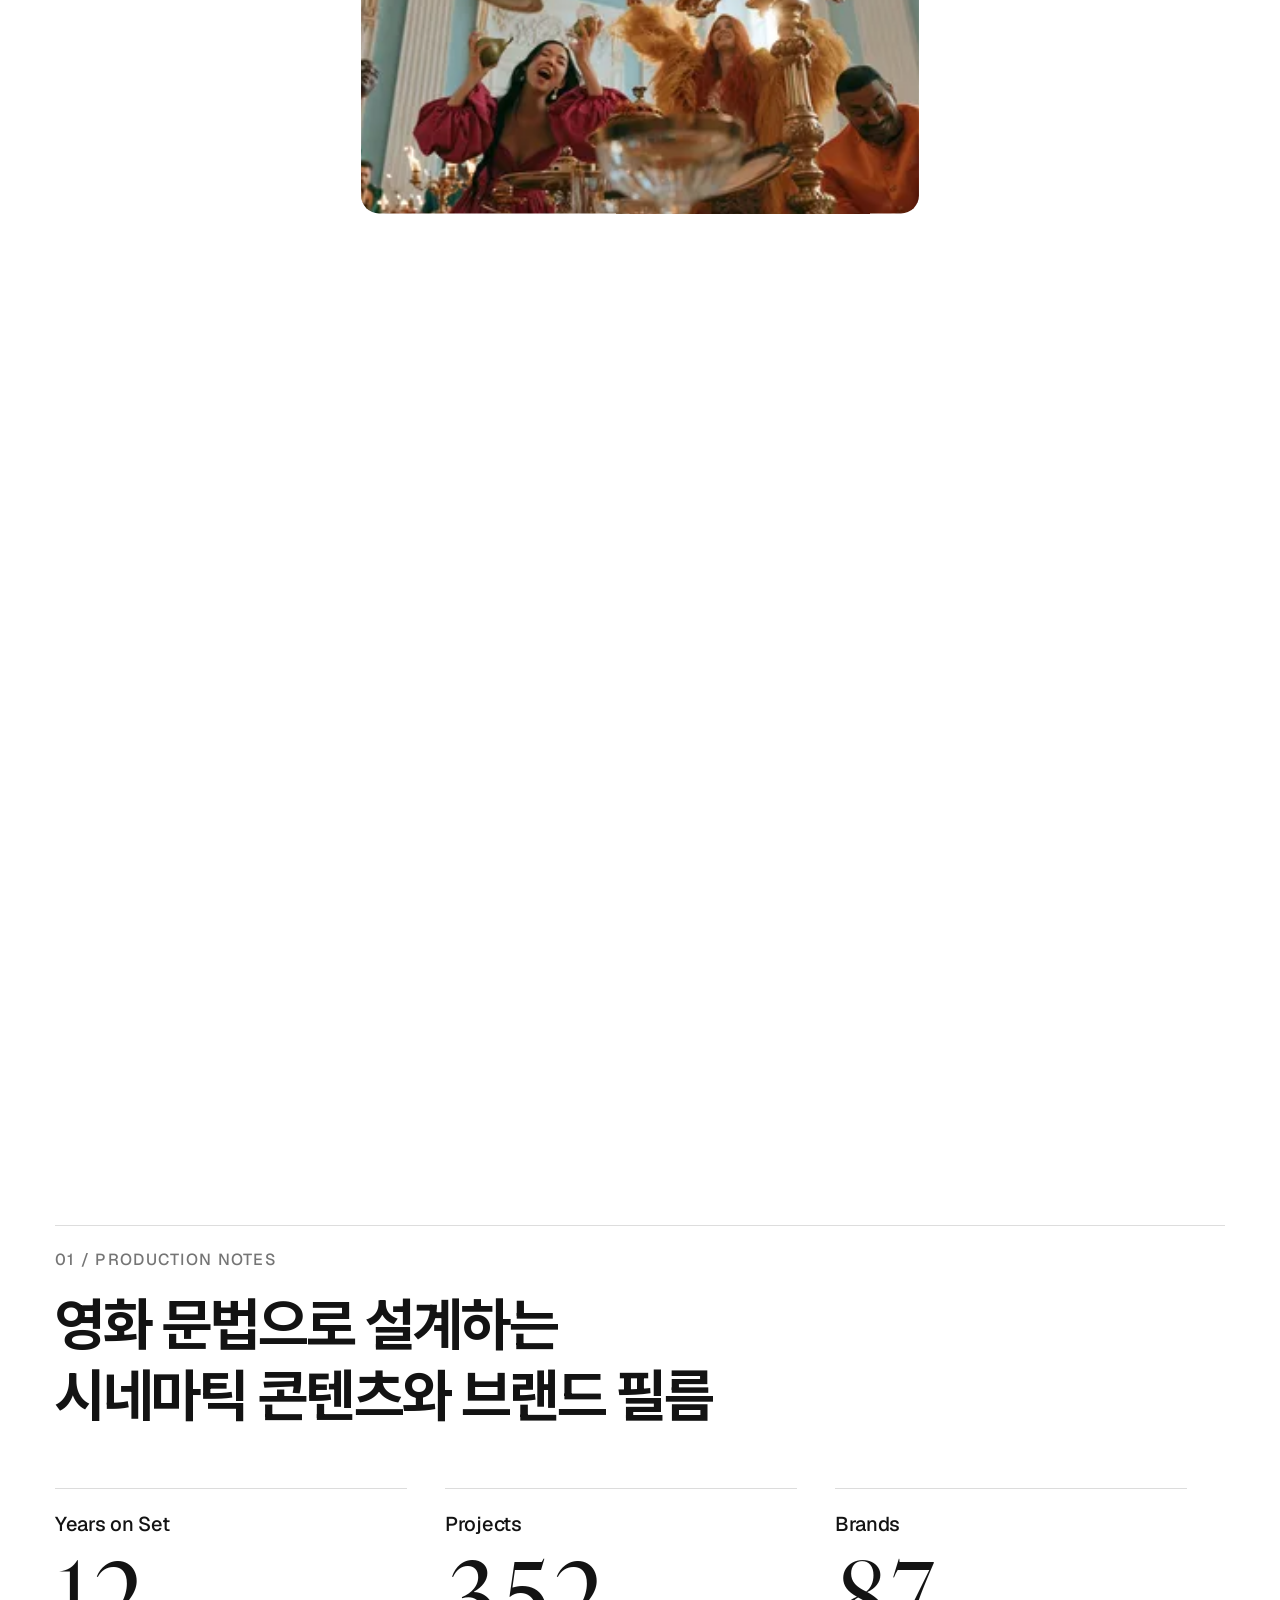
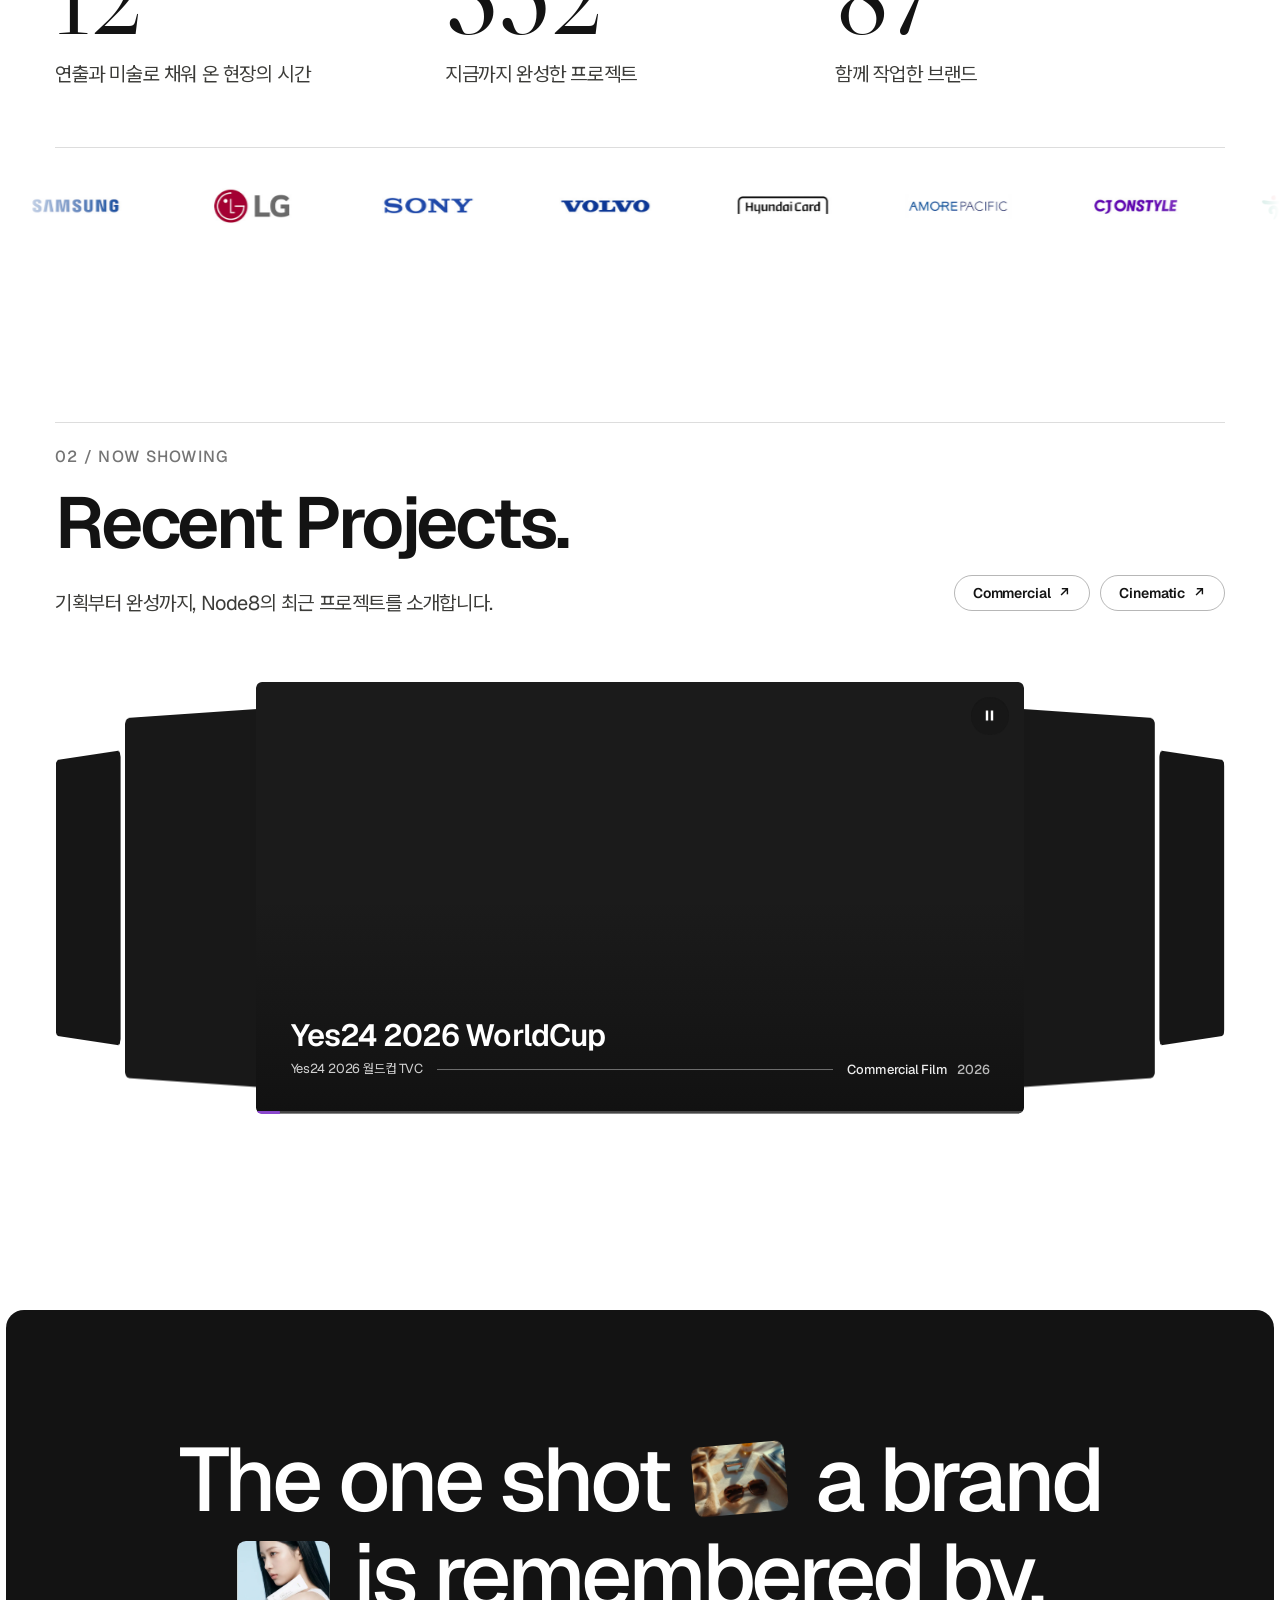
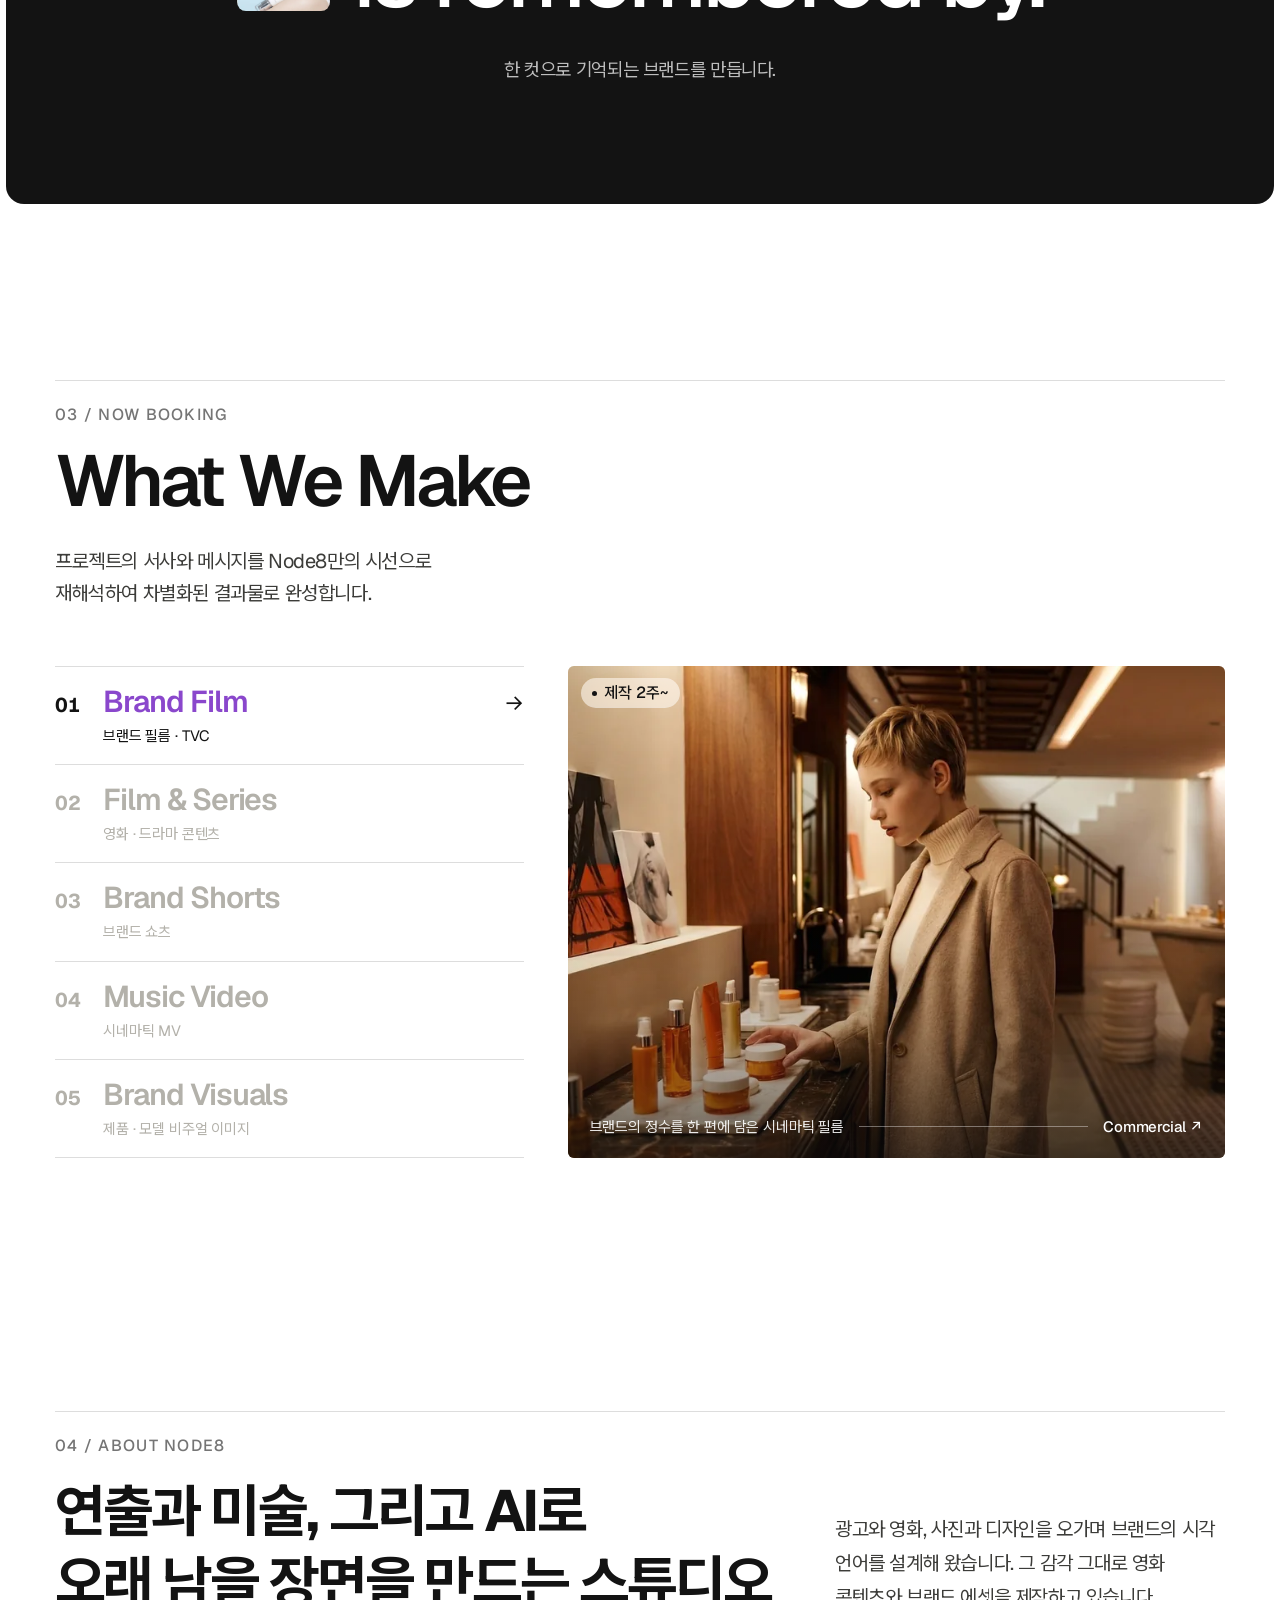
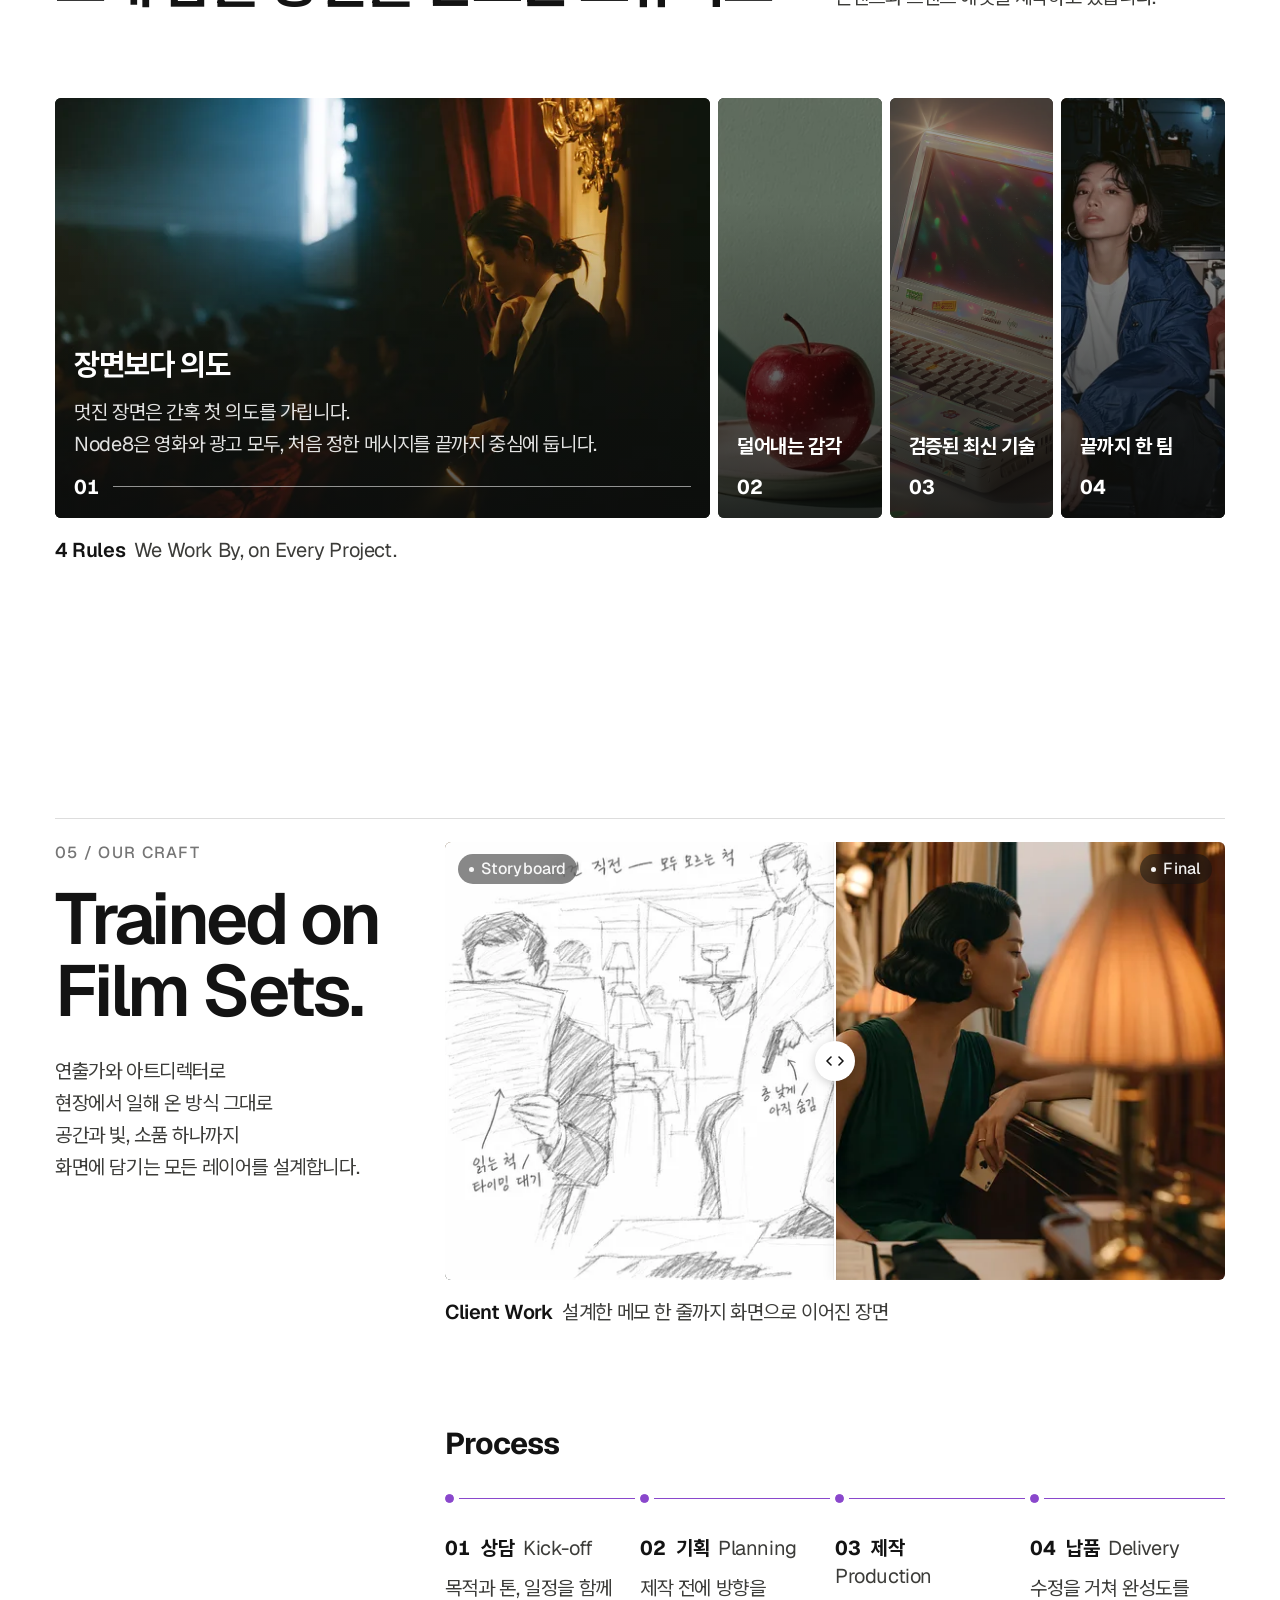
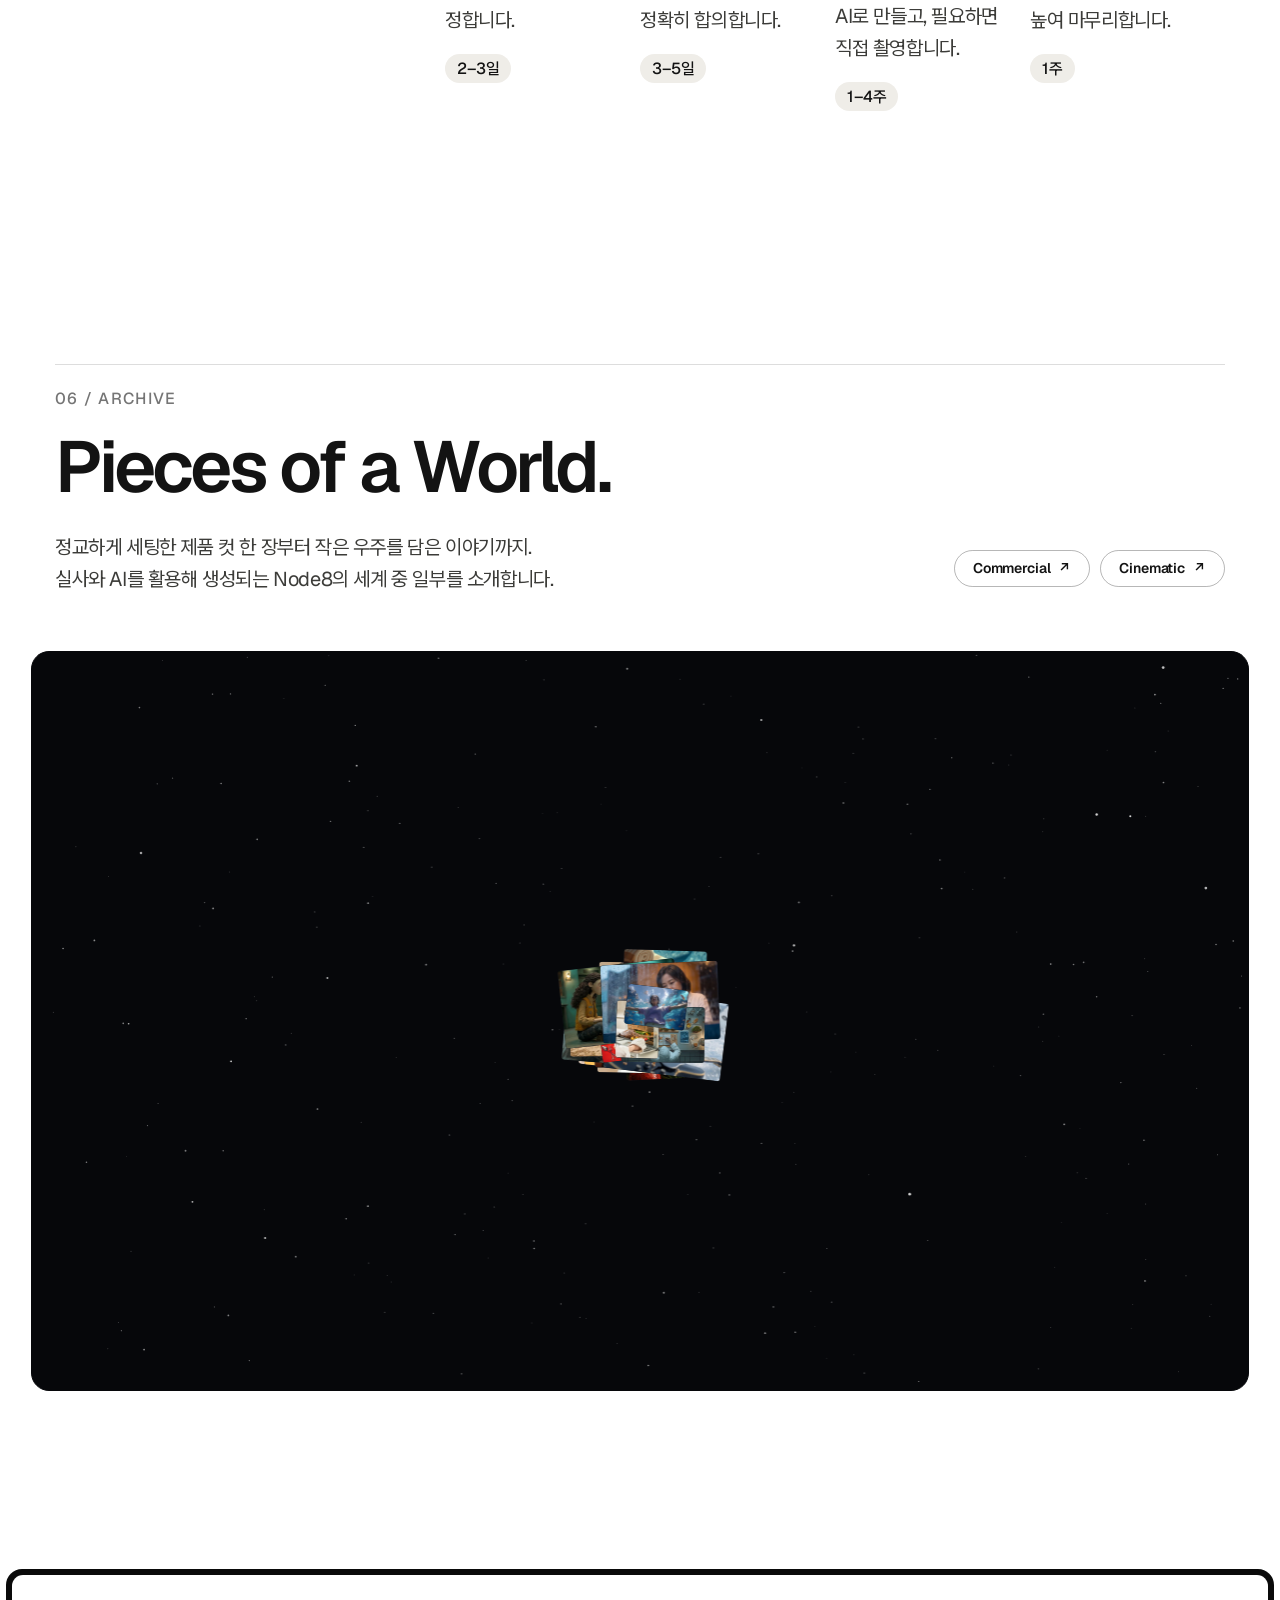
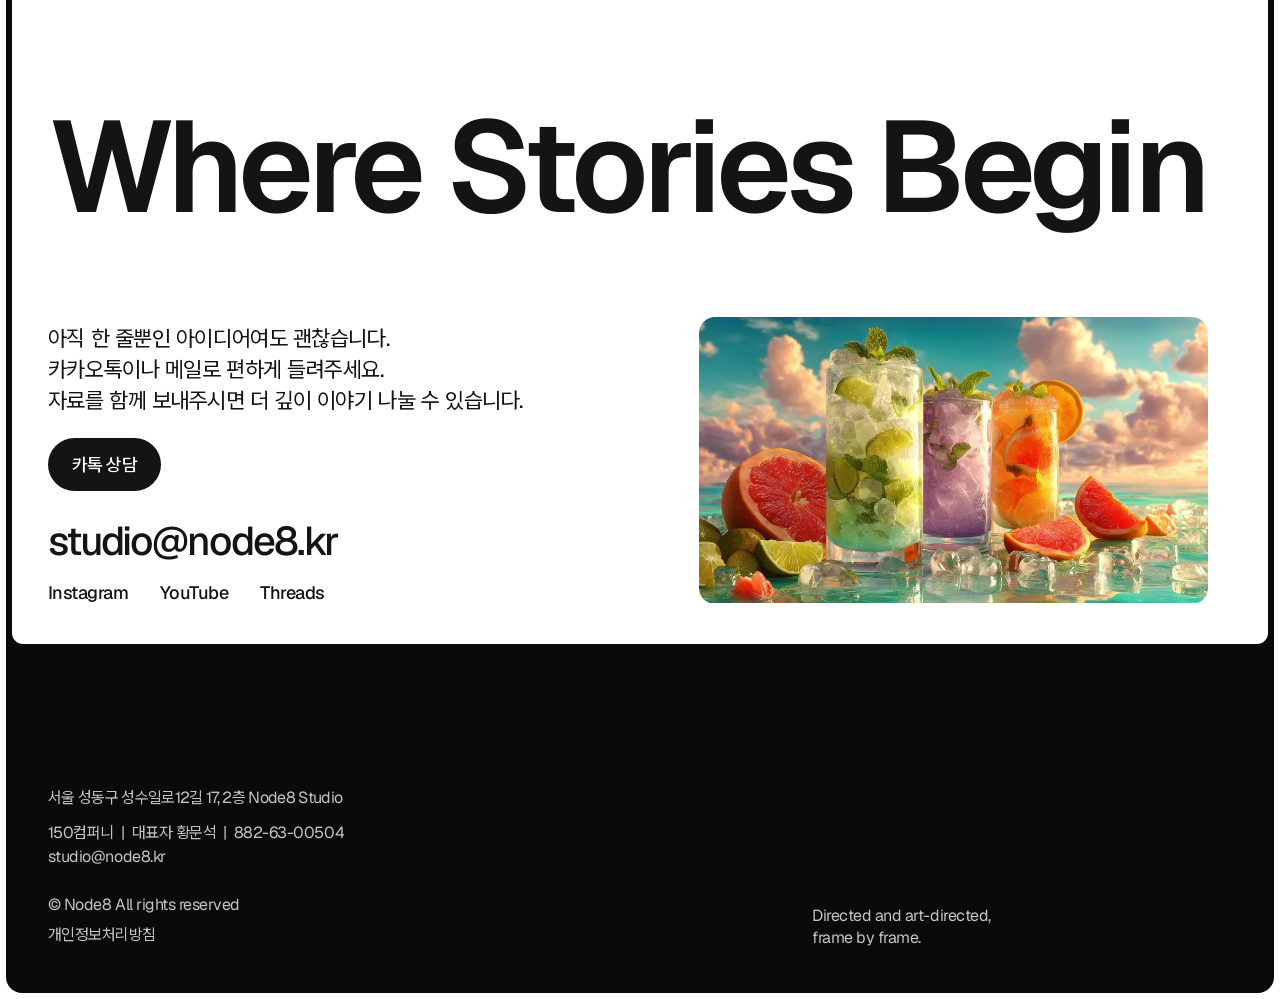
==== commit fa1db256: "Main: About joins the main page, About menu removed The main page now runs hero, big text, intro pic" ====
--- a/index.html
+++ b/index.html
@@ -6,17 +6,21 @@
   <meta name="viewport" content="width=device-width,initial-scale=1">
   <title>Node8 Studio</title><!-- NODE8_SHARE_START --><meta name="description" content="촬영 현장의 감각에 AI를 더해, 광고와 영화를 만듭니다."><meta property="og:type" content="website"><meta property="og:site_name" content="Node8 Studio"><meta property="og:title" content="Node8 Studio"><meta property="og:description" content="촬영 현장의 감각에 AI를 더해, 광고와 영화를 만듭니다."><meta property="og:image" content="https://node8.kr/assets/og-image.jpg"><meta property="og:image:width" content="1200"><meta property="og:image:height" content="630"><meta property="og:image:alt" content="Node8 Studio"><meta property="og:locale" content="ko_KR"><meta name="twitter:card" content="summary_large_image"><!-- NODE8_SHARE_END --><!-- NODE8_VERIFY_START --><meta name="google-site-verification" content="TwGyMj-_xfHWxc5Px9OsrNUk3g-rXp25MRexApu3xVs"><meta name="naver-site-verification" content="4fa5416b50bcc86606c440550af01e060719e007"><!-- NODE8_VERIFY_END -->
   
-  <!-- NODE8_FONT_START --><link rel="preload" href="assets/fonts/geist-latin.woff2" as="font" type="font/woff2" crossorigin><!-- NODE8_FONT_END --><link rel="stylesheet" href="styles.css"><!-- NODE8_EXTRAS_START --><link rel="stylesheet" href="site-extras.css?v=20261010-1"><!-- NODE8_EXTRAS_END -->
+  <!-- NODE8_FONT_START --><link rel="preload" href="assets/fonts/geist-latin.woff2" as="font" type="font/woff2" crossorigin><!-- NODE8_FONT_END --><link rel="stylesheet" href="styles.css"><!-- NODE8_EXTRAS_START --><link rel="stylesheet" href="site-extras.css?v=20261012-1"><!-- NODE8_EXTRAS_END -->
 <!-- NODE8_GA_START --><script>{let off=false;try{off=localStorage.getItem('node8-exclude')==='1'}catch(error){}if(off){window['ga-disable-G-FPF9X0NRGT']=true;try{sessionStorage.removeItem('node8-ad')}catch(error){}}else if(location.hostname==='node8.kr'){window.dataLayer=window.dataLayer||[];window.gtag=function(){dataLayer.push(arguments)};gtag('js',new Date());const keep=value=>{try{value?sessionStorage.setItem('node8-ad',JSON.stringify(value)):sessionStorage.removeItem('node8-ad')}catch(error){}};const recall=()=>{try{const value=JSON.parse(sessionStorage.getItem('node8-ad'));if(value&&Date.now()-value.t<18e5)return value}catch(error){}keep(null);return null};if(/(^|&)(utm_[a-z]+|n_[a-z_]+|gclid|gbraid|wbraid|fbclid|msclkid)=/.test(location.search.slice(1))){const query=new URLSearchParams(location.search),groups={'grp-a001-01-000000074436088':'core','grp-a001-01-000000074436104':'brand'};const naverId=(value,kind)=>value&&value.length===27&&value.indexOf(kind+'-')===0&&/^(grp|nkw)-[a-z][0-9]{3}-[0-9]{2}-[0-9]{15}/.test(value)?value:null;const paid=query.get('utm_source')==='naver'&&query.get('utm_medium')==='cpc',rawGroup=query.get('n_ad_group'),groupId=naverId(rawGroup,'grp'),content=query.get('utm_content')||'';const group=rawGroup?groups[groupId]||null:paid&&query.get('utm_campaign')==='node8_keyword'&&/^(core|brand)_/.test(content)?content.split('_')[0]:null;const word=(query.get('n_keyword')||'').trim(),keyword=word&&word.length<=40&&!/[{}<>]|%[0-9a-f]{2}/i.test(word)?word:null;keep((paid||groups[groupId])&&(keyword||group)?{k:keyword,i:keyword?naverId(query.get('n_keyword_id'),'nkw'):null,g:group,t:Date.now()}:null)}const tags=value=>{const out={};if(value){if(value.k)out.naver_keyword=value.k;if(value.i)out.naver_keyword_id=value.i;if(value.g)out.naver_ad_group=value.g}return out};const ad=recall();if(ad){ad.t=Date.now();keep(ad)}const fresh=()=>{const value=recall();if(value){value.t=Date.now();keep(value);return tags(value)}return ad?{naver_keyword:'',naver_keyword_id:'',naver_ad_group:''}:{}};let seen=Date.now();const touch=()=>{if(Date.now()-seen>6e4){seen=Date.now();fresh()}};['pointerdown','keydown','scroll'].forEach(type=>addEventListener(type,touch,{capture:true,passive:true}));gtag('config','G-FPF9X0NRGT',tags(ad));const ga=document.createElement('script');ga.async=true;ga.src='https://www.googletagmanager.com/gtag/js?id=G-FPF9X0NRGT';document.head.appendChild(ga);const chat=event=>{if(event.button!==(event.type==='click'?0:1))return;try{let el=event.target;if(el&&el.nodeType!==1)el=el.parentNode;const link=el&&el.closest&&el.closest('a[href]');if(!link)return;const url=new URL(link.getAttribute('href'),document.baseURI);if(url.hostname!=='pf.kakao.com'||url.pathname!=='/_LfWan/chat')return;gtag('event','kakao_chat_click',Object.assign({send_to:'G-FPF9X0NRGT',contact_method:'kakao',link_url:'https://pf.kakao.com/_LfWan/chat',cta_page_path:location.pathname,cta_location:link.closest('.nav')?'mobile_menu':link.closest('header')?'header':link.closest('footer')?'footer':link.closest('main')?'body':'unknown'},fresh()))}catch(error){}};addEventListener('click',chat,true);addEventListener('auxclick',chat,true)}}</script><!-- NODE8_GA_END --></head>
 <body class="page-home">
   <header class="site-header">
     <a class="brand" href="./" aria-label="Node8 Studio home"><img src="assets/Brand/node8%20logo_white.png" alt="Node8 Studio"></a>
     <p class="site-locale">Seoul, KR <span data-clock>--:--</span> KST</p>
-    <nav class="nav"><a href="about/">About</a><a href="commercial/">Commercial</a><a href="cinematic/">Cinematic</a><a class="nav-contact" href="https://pf.kakao.com/_LfWan/chat" target="_blank" rel="noopener noreferrer">카톡 상담</a><p class="nav-meta"><a href="mailto:studio@node8.kr">studio@node8.kr</a><a href="https://www.instagram.com/node8_studio" target="_blank" rel="noopener noreferrer">Instagram</a><a href="https://www.youtube.com/@Node8_studio" target="_blank" rel="noopener noreferrer">YouTube</a><a href="https://www.threads.com/@node8_studio" target="_blank" rel="noopener noreferrer">Threads</a></p></nav>
+    <nav class="nav"><a href="commercial/">Commercial</a><a href="cinematic/">Cinematic</a><a class="nav-contact" href="https://pf.kakao.com/_LfWan/chat" target="_blank" rel="noopener noreferrer">카톡 상담</a><p class="nav-meta"><a href="mailto:studio@node8.kr">studio@node8.kr</a><a href="https://www.instagram.com/node8_studio" target="_blank" rel="noopener noreferrer">Instagram</a><a href="https://www.youtube.com/@Node8_studio" target="_blank" rel="noopener noreferrer">YouTube</a><a href="https://www.threads.com/@node8_studio" target="_blank" rel="noopener noreferrer">Threads</a></p></nav>
     <a class="contact-pill" href="https://pf.kakao.com/_LfWan/chat" target="_blank" rel="noopener noreferrer">카톡 상담</a><button class="menu-button" aria-label="Open menu">☰</button>
   </header>
   <main>
     <section class="hero"><video class="hero-media" autoplay muted loop playsinline preload="auto" aria-hidden="true"><source src="assets/hero-260922.mp4" type="video/mp4"></video><div class="hero-content"><div><p class="eyebrow" data-tune-id="hero-eyebrow">촬영 현장의 감각에 AI를 더해,<br class="tune-br-tm"> 광고와 영화를 만듭니다.</p><h1 data-tune-id="hero-title">Node8<br class="tune-br-tm"> Studio</h1></div><p class="hero-note" data-tune-id="hero-note">Lights down. Story begins.</p></div></section>
+    <section class="section about-manifesto"><p class="label" data-tune-id="about-manifesto-label"></p><div class="about-manifesto-copy"><h2 data-tune-id="about-manifesto-title" data-tune-words><span class="tune-w" style="--w:0">New</span> <span class="tune-w" style="--w:1">tools.</span><br><span class="tune-w" style="--w:2">Original</span> <span class="tune-w" style="--w:3">stories.</span><br><span class="tune-w" style="--w:4">Made</span> <span class="tune-w" style="--w:5">to</span> <span class="tune-w" style="--w:6">stay.</span></h2><p class="manifesto-ko">우리는 새로운 도구로<br class="tune-br-tm"> 대담하고 독창적인 이야기를 만듭니다.</p></div></section>
+    <section class="section about-intro about-reel" aria-label="Node8 작업 장면">
+      <div class="intro-stage" data-stage><figure class="intro-frame" data-open-frame data-full="assets/about-intro-2944.webp"><img src="assets/about-intro-1600.webp" srcset="assets/about-intro-800.webp 800w, assets/about-intro-1600.webp 1600w, assets/about-intro-2944.webp 2944w" sizes="calc(100vw - 12px)" width="2944" height="1648" alt="" decoding="async"></figure></div>
+    </section>
     <section class="section home-stats" aria-labelledby="home-stats-label" data-rise-group>
       <div class="home-stats-head head-row"><div><p class="label head-kicker" id="home-stats-label" data-rise>01 / Production Notes</p><h2 class="home-stats-title" data-rise>영화 문법으로 설계하는<br>시네마틱 콘텐츠와 브랜드&nbsp;필름</h2></div></div>
       <div class="home-stats-grid"><div class="home-stat" data-rise><p class="home-stat-name">Years on Set</p><p class="home-stat-number"><span data-count-to="12">12</span></p><p class="home-stat-text">연출과 미술로 채워 온 현장의&nbsp;시간</p></div><div class="home-stat" data-rise><p class="home-stat-name">Projects</p><p class="home-stat-number"><span data-count-to="352">352</span></p><p class="home-stat-text">지금까지 완성한&nbsp;프로젝트</p></div><div class="home-stat" data-rise><p class="home-stat-name">Brands</p><p class="home-stat-number"><span data-count-to="87">87</span></p><p class="home-stat-text">함께 작업한 브랜드</p></div></div>
@@ -25,7 +29,7 @@
     </section>
 
     <section class="section section--short recent-projects" data-sanity-recent data-rise-group><div class="section-head head-row"><div><p class="label head-kicker" data-tune-id="recent-label" data-rise>02 / Now Showing</p><h2 class="display-title" data-tune-id="recent-title" data-rise>Recent Projects.</h2><p class="head-sub" data-rise>기획부터 완성까지,<br class="tune-br-m"> Node8의 최근 프로젝트를 소개합니다.</p></div><div class="head-aside head-aside--end" data-rise><div class="head-pills"><a class="head-pill" href="commercial/">Commercial <span>↗</span></a><a class="head-pill" href="cinematic/">Cinematic <span>↗</span></a></div></div></div><div class="recent-rail" aria-label="Recent projects" aria-roledescription="carousel" data-rise><!-- NODE8_RECENT_SNAPSHOT_START --><article class="recent-card"><a href="/project/?id=project-d8394922-ed70-43b7-aa39-dc204da45d45" draggable="false"><div class="recent-frame"><img src="https://cdn.sanity.io/images/0zt4vclh/production/eeca991f9eff85431059bcce9d268d5f6b35ba6c-1600x1200.jpg?w=1280&amp;fit=max&amp;auto=format&amp;q=85" srcset="https://cdn.sanity.io/images/0zt4vclh/production/eeca991f9eff85431059bcce9d268d5f6b35ba6c-1600x1200.jpg?w=320&amp;fit=max&amp;auto=format&amp;q=85 320w, https://cdn.sanity.io/images/0zt4vclh/production/eeca991f9eff85431059bcce9d268d5f6b35ba6c-1600x1200.jpg?w=480&amp;fit=max&amp;auto=format&amp;q=85 480w, https://cdn.sanity.io/images/0zt4vclh/production/eeca991f9eff85431059bcce9d268d5f6b35ba6c-1600x1200.jpg?w=640&amp;fit=max&amp;auto=format&amp;q=85 640w, https://cdn.sanity.io/images/0zt4vclh/production/eeca991f9eff85431059bcce9d268d5f6b35ba6c-1600x1200.jpg?w=800&amp;fit=max&amp;auto=format&amp;q=85 800w, https://cdn.sanity.io/images/0zt4vclh/production/eeca991f9eff85431059bcce9d268d5f6b35ba6c-1600x1200.jpg?w=1024&amp;fit=max&amp;auto=format&amp;q=85 1024w, https://cdn.sanity.io/images/0zt4vclh/production/eeca991f9eff85431059bcce9d268d5f6b35ba6c-1600x1200.jpg?w=1280&amp;fit=max&amp;auto=format&amp;q=85 1280w, https://cdn.sanity.io/images/0zt4vclh/production/eeca991f9eff85431059bcce9d268d5f6b35ba6c-1600x1200.jpg?w=1600&amp;fit=max&amp;auto=format&amp;q=85 1600w" sizes="(max-width:720px) 151vw, (max-width:1000px) 66vw, 60vw" width="1600" height="1200" alt="Yes24 2026 WorldCup" loading="eager" decoding="async"></div><div class="recent-caption"><h3><span class="cap-line">Yes24 2026 WorldCup</span></h3><div class="cap-row"><p class="recent-lower"><span class="cap-line">Yes24 2026 월드컵 TVC</span></p><i class="cap-rule" aria-hidden="true"></i><p class="recent-meta">Commercial Film<span>2026</span></p></div></div></a></article><article class="recent-card"><a href="/project/?id=project-7a381270-cb52-4729-90a9-ea37beb06872" draggable="false"><div class="recent-frame"><img src="https://cdn.sanity.io/images/0zt4vclh/production/e1655b190f0936340fd15de608fa1e8ff2e7782d-1920x1072.png?w=1280&amp;fit=max&amp;auto=format&amp;q=85" srcset="https://cdn.sanity.io/images/0zt4vclh/production/e1655b190f0936340fd15de608fa1e8ff2e7782d-1920x1072.png?w=320&amp;fit=max&amp;auto=format&amp;q=85 320w, https://cdn.sanity.io/images/0zt4vclh/production/e1655b190f0936340fd15de608fa1e8ff2e7782d-1920x1072.png?w=480&amp;fit=max&amp;auto=format&amp;q=85 480w, https://cdn.sanity.io/images/0zt4vclh/production/e1655b190f0936340fd15de608fa1e8ff2e7782d-1920x1072.png?w=640&amp;fit=max&amp;auto=format&amp;q=85 640w, https://cdn.sanity.io/images/0zt4vclh/production/e1655b190f0936340fd15de608fa1e8ff2e7782d-1920x1072.png?w=800&amp;fit=max&amp;auto=format&amp;q=85 800w, https://cdn.sanity.io/images/0zt4vclh/production/e1655b190f0936340fd15de608fa1e8ff2e7782d-1920x1072.png?w=1024&amp;fit=max&amp;auto=format&amp;q=85 1024w, https://cdn.sanity.io/images/0zt4vclh/production/e1655b190f0936340fd15de608fa1e8ff2e7782d-1920x1072.png?w=1280&amp;fit=max&amp;auto=format&amp;q=85 1280w, https://cdn.sanity.io/images/0zt4vclh/production/e1655b190f0936340fd15de608fa1e8ff2e7782d-1920x1072.png?w=1600&amp;fit=max&amp;auto=format&amp;q=85 1600w, https://cdn.sanity.io/images/0zt4vclh/production/e1655b190f0936340fd15de608fa1e8ff2e7782d-1920x1072.png?w=1920&amp;fit=max&amp;auto=format&amp;q=85 1920w" sizes="(max-width:720px) 203vw, (max-width:1000px) 66vw, 60vw" width="1920" height="1072" alt="JAEJOONG [OASIS] MV" loading="eager" decoding="async"></div><div class="recent-caption"><h3><span class="cap-line">JAEJOONG [OASIS] MV</span></h3><div class="cap-row"><p class="recent-lower"><span class="cap-line">재중 OASIS 뮤비</span></p><i class="cap-rule" aria-hidden="true"></i><p class="recent-meta">Cinematic Film<span>2026</span></p></div></div></a></article><article class="recent-card"><a href="/project/?id=project-1946e616-79b6-4032-835f-92003f733ba2" draggable="false"><div class="recent-frame"><img src="https://cdn.sanity.io/images/0zt4vclh/production/bc7b8e44bef25b3d68c53c3c9b2d1f47e9b7c106-1920x1080.jpg?w=1280&amp;fit=max&amp;auto=format&amp;q=85" srcset="https://cdn.sanity.io/images/0zt4vclh/production/bc7b8e44bef25b3d68c53c3c9b2d1f47e9b7c106-1920x1080.jpg?w=320&amp;fit=max&amp;auto=format&amp;q=85 320w, https://cdn.sanity.io/images/0zt4vclh/production/bc7b8e44bef25b3d68c53c3c9b2d1f47e9b7c106-1920x1080.jpg?w=480&amp;fit=max&amp;auto=format&amp;q=85 480w, https://cdn.sanity.io/images/0zt4vclh/production/bc7b8e44bef25b3d68c53c3c9b2d1f47e9b7c106-1920x1080.jpg?w=640&amp;fit=max&amp;auto=format&amp;q=85 640w, https://cdn.sanity.io/images/0zt4vclh/production/bc7b8e44bef25b3d68c53c3c9b2d1f47e9b7c106-1920x1080.jpg?w=800&amp;fit=max&amp;auto=format&amp;q=85 800w, https://cdn.sanity.io/images/0zt4vclh/production/bc7b8e44bef25b3d68c53c3c9b2d1f47e9b7c106-1920x1080.jpg?w=1024&amp;fit=max&amp;auto=format&amp;q=85 1024w, https://cdn.sanity.io/images/0zt4vclh/production/bc7b8e44bef25b3d68c53c3c9b2d1f47e9b7c106-1920x1080.jpg?w=1280&amp;fit=max&amp;auto=format&amp;q=85 1280w, https://cdn.sanity.io/images/0zt4vclh/production/bc7b8e44bef25b3d68c53c3c9b2d1f47e9b7c106-1920x1080.jpg?w=1600&amp;fit=max&amp;auto=format&amp;q=85 1600w, https://cdn.sanity.io/images/0zt4vclh/production/bc7b8e44bef25b3d68c53c3c9b2d1f47e9b7c106-1920x1080.jpg?w=1920&amp;fit=max&amp;auto=format&amp;q=85 1920w" sizes="(max-width:720px) 202vw, (max-width:1000px) 66vw, 60vw" width="1920" height="1080" alt="HanaBank 2026 WorldCup" loading="eager" decoding="async"></div><div class="recent-caption"><h3><span class="cap-line">HanaBank 2026 WorldCup</span></h3><div class="cap-row"><p class="recent-lower"><span class="cap-line">하나은행 2026 월드컵 TVC</span></p><i class="cap-rule" aria-hidden="true"></i><p class="recent-meta">Commercial Film<span>2026</span></p></div></div></a></article><article class="recent-card"><a href="/project/?id=project-b3898b71-f2d4-4791-992b-7a54cf990b40" draggable="false"><div class="recent-frame"><img src="https://cdn.sanity.io/images/0zt4vclh/production/3474c28c34d3ded59b7a0ff4f4dd02e32698f8e2-3840x2160.jpg?w=1280&amp;fit=max&amp;auto=format&amp;q=85" srcset="https://cdn.sanity.io/images/0zt4vclh/production/3474c28c34d3ded59b7a0ff4f4dd02e32698f8e2-3840x2160.jpg?w=320&amp;fit=max&amp;auto=format&amp;q=85 320w, https://cdn.sanity.io/images/0zt4vclh/production/3474c28c34d3ded59b7a0ff4f4dd02e32698f8e2-3840x2160.jpg?w=480&amp;fit=max&amp;auto=format&amp;q=85 480w, https://cdn.sanity.io/images/0zt4vclh/production/3474c28c34d3ded59b7a0ff4f4dd02e32698f8e2-3840x2160.jpg?w=640&amp;fit=max&amp;auto=format&amp;q=85 640w, https://cdn.sanity.io/images/0zt4vclh/production/3474c28c34d3ded59b7a0ff4f4dd02e32698f8e2-3840x2160.jpg?w=800&amp;fit=max&amp;auto=format&amp;q=85 800w, https://cdn.sanity.io/images/0zt4vclh/production/3474c28c34d3ded59b7a0ff4f4dd02e32698f8e2-3840x2160.jpg?w=1024&amp;fit=max&amp;auto=format&amp;q=85 1024w, https://cdn.sanity.io/images/0zt4vclh/production/3474c28c34d3ded59b7a0ff4f4dd02e32698f8e2-3840x2160.jpg?w=1280&amp;fit=max&amp;auto=format&amp;q=85 1280w, https://cdn.sanity.io/images/0zt4vclh/production/3474c28c34d3ded59b7a0ff4f4dd02e32698f8e2-3840x2160.jpg?w=1600&amp;fit=max&amp;auto=format&amp;q=85 1600w, https://cdn.sanity.io/images/0zt4vclh/production/3474c28c34d3ded59b7a0ff4f4dd02e32698f8e2-3840x2160.jpg?w=2048&amp;fit=max&amp;auto=format&amp;q=85 2048w, https://cdn.sanity.io/images/0zt4vclh/production/3474c28c34d3ded59b7a0ff4f4dd02e32698f8e2-3840x2160.jpg?w=2560&amp;fit=max&amp;auto=format&amp;q=85 2560w" sizes="(max-width:720px) 202vw, (max-width:1000px) 66vw, 60vw" width="3840" height="2160" alt="OH SHEEP!" loading="eager" decoding="async"></div><div class="recent-caption"><h3><span class="cap-line">OH SHEEP!</span></h3><div class="cap-row"><p class="recent-lower"><span class="cap-line">감튀 하나 떨어뜨렸을 뿐인데...</span></p><i class="cap-rule" aria-hidden="true"></i><p class="recent-meta">Cinematic Film<span>2026</span></p></div></div></a></article><article class="recent-card"><a href="/project/?id=project-d96021a9-1b5c-4c09-9c99-33113b46a39c" draggable="false"><div class="recent-frame"><img src="https://cdn.sanity.io/images/0zt4vclh/production/d6eec66efd333425ae82d0e87bca5d4da6313ccb-2048x1152.jpg?w=1280&amp;fit=max&amp;auto=format&amp;q=85" srcset="https://cdn.sanity.io/images/0zt4vclh/production/d6eec66efd333425ae82d0e87bca5d4da6313ccb-2048x1152.jpg?w=320&amp;fit=max&amp;auto=format&amp;q=85 320w, https://cdn.sanity.io/images/0zt4vclh/production/d6eec66efd333425ae82d0e87bca5d4da6313ccb-2048x1152.jpg?w=480&amp;fit=max&amp;auto=format&amp;q=85 480w, https://cdn.sanity.io/images/0zt4vclh/production/d6eec66efd333425ae82d0e87bca5d4da6313ccb-2048x1152.jpg?w=640&amp;fit=max&amp;auto=format&amp;q=85 640w, https://cdn.sanity.io/images/0zt4vclh/production/d6eec66efd333425ae82d0e87bca5d4da6313ccb-2048x1152.jpg?w=800&amp;fit=max&amp;auto=format&amp;q=85 800w, https://cdn.sanity.io/images/0zt4vclh/production/d6eec66efd333425ae82d0e87bca5d4da6313ccb-2048x1152.jpg?w=1024&amp;fit=max&amp;auto=format&amp;q=85 1024w, https://cdn.sanity.io/images/0zt4vclh/production/d6eec66efd333425ae82d0e87bca5d4da6313ccb-2048x1152.jpg?w=1280&amp;fit=max&amp;auto=format&amp;q=85 1280w, https://cdn.sanity.io/images/0zt4vclh/production/d6eec66efd333425ae82d0e87bca5d4da6313ccb-2048x1152.jpg?w=1600&amp;fit=max&amp;auto=format&amp;q=85 1600w, https://cdn.sanity.io/images/0zt4vclh/production/d6eec66efd333425ae82d0e87bca5d4da6313ccb-2048x1152.jpg?w=2048&amp;fit=max&amp;auto=format&amp;q=85 2048w" sizes="(max-width:720px) 202vw, (max-width:1000px) 66vw, 60vw" width="2048" height="1152" alt="이상한 걸 주웠다" loading="eager" decoding="async"></div><div class="recent-caption"><h3><span class="cap-line">이상한 걸 주웠다</span></h3><div class="cap-row"><p class="recent-lower"><span class="cap-line">EP1. Not a Cat</span></p><i class="cap-rule" aria-hidden="true"></i><p class="recent-meta">Cinematic Film<span>2026</span></p></div></div></a></article><article class="recent-card"><a href="/project/?id=project-e1917c8a-3b01-4b3a-a56c-97d36fb6c68d" draggable="false"><div class="recent-frame"><img src="https://cdn.sanity.io/images/0zt4vclh/production/20cd411471ae344f0d7a93f250719e14e193c221-1600x1200.jpg?w=1280&amp;fit=max&amp;auto=format&amp;q=85" srcset="https://cdn.sanity.io/images/0zt4vclh/production/20cd411471ae344f0d7a93f250719e14e193c221-1600x1200.jpg?w=320&amp;fit=max&amp;auto=format&amp;q=85 320w, https://cdn.sanity.io/images/0zt4vclh/production/20cd411471ae344f0d7a93f250719e14e193c221-1600x1200.jpg?w=480&amp;fit=max&amp;auto=format&amp;q=85 480w, https://cdn.sanity.io/images/0zt4vclh/production/20cd411471ae344f0d7a93f250719e14e193c221-1600x1200.jpg?w=640&amp;fit=max&amp;auto=format&amp;q=85 640w, https://cdn.sanity.io/images/0zt4vclh/production/20cd411471ae344f0d7a93f250719e14e193c221-1600x1200.jpg?w=800&amp;fit=max&amp;auto=format&amp;q=85 800w, https://cdn.sanity.io/images/0zt4vclh/production/20cd411471ae344f0d7a93f250719e14e193c221-1600x1200.jpg?w=1024&amp;fit=max&amp;auto=format&amp;q=85 1024w, https://cdn.sanity.io/images/0zt4vclh/production/20cd411471ae344f0d7a93f250719e14e193c221-1600x1200.jpg?w=1280&amp;fit=max&amp;auto=format&amp;q=85 1280w, https://cdn.sanity.io/images/0zt4vclh/production/20cd411471ae344f0d7a93f250719e14e193c221-1600x1200.jpg?w=1600&amp;fit=max&amp;auto=format&amp;q=85 1600w" sizes="(max-width:720px) 151vw, (max-width:1000px) 66vw, 60vw" width="1600" height="1200" alt="Ember" loading="eager" decoding="async"></div><div class="recent-caption"><h3><span class="cap-line">Ember</span></h3><div class="cap-row"><p class="recent-lower"><span class="cap-line">EP.1 Among the Strays</span></p><i class="cap-rule" aria-hidden="true"></i><p class="recent-meta">Cinematic Film<span>2026</span></p></div></div></a></article><script type="application/json" data-recent-snapshot>[{"_id":"project-d8394922-ed70-43b7-aa39-dc204da45d45","lowerTitle":"Yes24 2026 월드컵 TVC","previewVideoUrl":null,"section":"commercial","thumbnailUrl":"https://cdn.sanity.io/images/0zt4vclh/production/eeca991f9eff85431059bcce9d268d5f6b35ba6c-1600x1200.jpg","title":"Yes24 2026 WorldCup","year":2026},{"_id":"project-7a381270-cb52-4729-90a9-ea37beb06872","lowerTitle":"재중 OASIS 뮤비","previewVideoUrl":null,"section":"cinematic","thumbnailUrl":"https://cdn.sanity.io/images/0zt4vclh/production/e1655b190f0936340fd15de608fa1e8ff2e7782d-1920x1072.png","title":"JAEJOONG [OASIS] MV","year":2026},{"_id":"project-1946e616-79b6-4032-835f-92003f733ba2","lowerTitle":"하나은행 2026 월드컵 TVC","previewVideoUrl":null,"section":"commercial","thumbnailUrl":"https://cdn.sanity.io/images/0zt4vclh/production/bc7b8e44bef25b3d68c53c3c9b2d1f47e9b7c106-1920x1080.jpg","title":"HanaBank 2026 WorldCup","year":2026},{"_id":"project-b3898b71-f2d4-4791-992b-7a54cf990b40","lowerTitle":"감튀 하나 떨어뜨렸을 뿐인데...","previewVideoUrl":null,"section":"cinematic","thumbnailUrl":"https://cdn.sanity.io/images/0zt4vclh/production/3474c28c34d3ded59b7a0ff4f4dd02e32698f8e2-3840x2160.jpg","title":"OH SHEEP!","year":2026},{"_id":"project-d96021a9-1b5c-4c09-9c99-33113b46a39c","lowerTitle":"EP1. Not a Cat","previewVideoUrl":null,"section":"cinematic","thumbnailUrl":"https://cdn.sanity.io/images/0zt4vclh/production/d6eec66efd333425ae82d0e87bca5d4da6313ccb-2048x1152.jpg","title":"이상한 걸 주웠다","year":2026},{"_id":"project-e1917c8a-3b01-4b3a-a56c-97d36fb6c68d","lowerTitle":"EP.1 Among the Strays","previewVideoUrl":null,"section":"cinematic","thumbnailUrl":"https://cdn.sanity.io/images/0zt4vclh/production/20cd411471ae344f0d7a93f250719e14e193c221-1600x1200.jpg","title":"Ember","year":2026}]</script><!-- NODE8_RECENT_SNAPSHOT_END --></div></section>
-    <section class="section intro home-intro" data-rise-group><div><p class="intro-copy"><span class="intro-line" data-rise>Heart first,<br class="tune-br-m"> then technology.</span><span class="intro-line" data-rise>Bold, original stories.</span></p><p class="intro-subcopy" data-tune-id="intro-subcopy" data-rise>이야기가 먼저, 기술은 그다음입니다.</p><div data-rise><a class="under-link" href="about/">About Node8 <span>↗</span></a></div></div></section>
+    <section class="section intro home-intro home-band" data-rise-group><div><p class="intro-copy band-copy"><!-- PREVIEW: 임시 사진(아카이브에서 4:3로 자름) — 감독 영상이 오면 교체 --><span class="intro-line" data-rise>The one shot <span class="band-media band-media--tilt" style="--m:0" aria-hidden="true"><img src="assets/preview-band/band-01.webp" width="480" height="360" alt="" decoding="async"></span>a brand</span><span class="intro-line" data-rise><span class="band-media" style="--m:1" aria-hidden="true"><img src="assets/preview-band/band-02.webp" width="480" height="360" alt="" decoding="async"></span>is remembered by.</span></p><p class="intro-subcopy" data-tune-id="intro-subcopy" data-rise>한 컷으로 기억되는 브랜드를 만듭니다.</p></div></section>
     <section class="section home-booking" aria-labelledby="booking-title" data-booking data-rise-group>
       <div class="head-row"><div><p class="label head-kicker" data-rise>03 / Now Booking</p><h2 class="booking-title" id="booking-title" data-rise>What We Make</h2><p class="head-sub" data-rise>프로젝트의 서사와 메시지를 Node8만의 시선으로<br class="tune-br-dt"> 재해석하여 차별화된 결과물로 완성합니다.</p></div></div>
       <div class="booking-body" data-rise>
@@ -33,7 +37,44 @@
         <figure class="booking-pic" role="tabpanel"><img src="assets/booking-01-1600.webp" srcset="assets/booking-01-800.webp 800w, assets/booking-01-1600.webp 1600w" sizes="(max-width:720px) calc(100vw - 40px), 56vw" alt="" class="is-on" decoding="async"><img src="assets/booking-02-1600.webp" srcset="assets/booking-02-800.webp 800w, assets/booking-02-1600.webp 1600w" sizes="(max-width:720px) calc(100vw - 40px), 56vw" alt="" decoding="async"><img src="assets/booking-03-1600.webp" srcset="assets/booking-03-800.webp 800w, assets/booking-03-1600.webp 1600w" sizes="(max-width:720px) calc(100vw - 40px), 56vw" alt="" decoding="async"><img src="assets/booking-04-1600.webp" srcset="assets/booking-04-800.webp 800w, assets/booking-04-1600.webp 1600w" sizes="(max-width:720px) calc(100vw - 40px), 56vw" alt="" decoding="async"><img src="assets/booking-05-1600.webp" srcset="assets/booking-05-800.webp 800w, assets/booking-05-1600.webp 1600w" sizes="(max-width:720px) calc(100vw - 40px), 56vw" alt="" decoding="async"><span class="booking-chip" data-booking-time>제작 2주~</span><span class="booking-row"><span class="booking-line" data-booking-line>브랜드의&nbsp;정수를 한&nbsp;편에&nbsp;담은 시네마틱&nbsp;필름</span><i class="booking-rule" aria-hidden="true"></i><a class="booking-dest" data-booking-link href="commercial/">Commercial <span>↗</span></a></span></figure>
       </div>
     </section>
+    <section class="section about-intro about-who" aria-labelledby="about-intro-title">
+      <div class="head-row intro-head" data-rise-group>
+        <div><p class="label head-kicker" data-rise>04 / About Node8</p><h2 class="intro-title" id="about-intro-title" data-rise>연출과 미술, 그리고 AI로<br> 오래 남을 장면을<br class="tune-br-m"> 만드는 스튜디오</h2></div>
+        <div class="head-aside intro-aside" data-rise><p class="intro-lead">광고와 영화, 사진과 디자인을 오가며 브랜드의 시각 언어를 설계해 왔습니다. 그 감각 그대로 영화 콘텐츠와 브랜드 에셋을 제작하고 있습니다.</p></div>
+      </div>
+      <div class="intro-ways" data-rise-group>
+        <div class="panes" data-panes data-rise>
+          <article class="pane is-open"><figure class="pane-pic" aria-hidden="true" style="--focus:74% 35%"><img src="assets/about-principle-01-1600.webp" srcset="assets/about-principle-01-800.webp 800w, assets/about-principle-01-1600.webp 1600w" sizes="(max-width:720px) 180vw, 50vw" alt="" decoding="async"></figure><button type="button" class="pane-hit" id="pane-1-head" aria-expanded="true" aria-controls="pane-1"><span class="pane-top"><span class="pane-no">01</span><i class="pane-rule"></i></span><span class="pane-label">장면보다 의도</span></button><div class="pane-body" id="pane-1" role="region" aria-labelledby="pane-1-head"><h3 class="pane-title">장면보다 의도</h3><p class="pane-text">멋진 장면은 간혹 첫 의도를 가립니다.<br class="tune-br-d"> Node8은&nbsp;영화와 광고 모두, 처음 정한 메시지를 끝까지 중심에 둡니다.</p></div></article>
+          <article class="pane"><figure class="pane-pic" aria-hidden="true" style="--focus:70% 76%"><img src="assets/about-principle-02-1600.webp" srcset="assets/about-principle-02-800.webp 800w, assets/about-principle-02-1600.webp 1600w" sizes="(max-width:720px) 180vw, 50vw" alt="" decoding="async"></figure><button type="button" class="pane-hit" id="pane-2-head" aria-expanded="false" aria-controls="pane-2"><span class="pane-top"><span class="pane-no">02</span><i class="pane-rule"></i></span><span class="pane-label">덜어내는 감각</span></button><div class="pane-body" id="pane-2" role="region" aria-labelledby="pane-2-head" inert><h3 class="pane-title">덜어내는 감각</h3><p class="pane-text">이미지가 넘쳐날수록, 무엇을 남길지가 관건입니다.<br class="tune-br-d"> 가장 좋은 것 하나를 고르고, 나머지는 덜어냅니다.</p></div></article>
+          <article class="pane"><figure class="pane-pic" aria-hidden="true"><img src="assets/about-laptop-1600.webp" alt="" decoding="async"></figure><button type="button" class="pane-hit" id="pane-3-head" aria-expanded="false" aria-controls="pane-3"><span class="pane-top"><span class="pane-no">03</span><i class="pane-rule"></i></span><span class="pane-label">검증된 최신&nbsp;기술</span></button><div class="pane-body" id="pane-3" role="region" aria-labelledby="pane-3-head" inert><h3 class="pane-title">검증된 최신 기술</h3><p class="pane-text">좋은 결과는 대개 최신 기술에서 나옵니다.<br class="tune-br-d"> 쏟아지는 새 기술을 매일 직접 써&nbsp;보고, 검증된&nbsp;것만 프로젝트에 적용합니다.</p></div></article>
+          <article class="pane"><figure class="pane-pic" aria-hidden="true" style="--focus:37% 20%"><img src="assets/about-principle-04-1600.webp" srcset="assets/about-principle-04-800.webp 800w, assets/about-principle-04-1600.webp 1600w" sizes="(max-width:720px) 180vw, 50vw" alt="" decoding="async"></figure><button type="button" class="pane-hit" id="pane-4-head" aria-expanded="false" aria-controls="pane-4"><span class="pane-top"><span class="pane-no">04</span><i class="pane-rule"></i></span><span class="pane-label">끝까지 한&nbsp;팀</span></button><div class="pane-body" id="pane-4" role="region" aria-labelledby="pane-4-head" inert><h3 class="pane-title">끝까지 한 팀</h3><p class="pane-text">기획부터 납품까지 직접 책임집니다.<br class="tune-br-d"> 담당자가&nbsp;바뀌지&nbsp;않아, 처음 나눈 이야기가 흐려지지 않습니다.</p></div></article>
+        </div>
+        <p class="ways-cap" data-rise><strong>4 Rules</strong> <span>We Work By, on&nbsp;Every&nbsp;Project.</span></p>
+      </div>
+    </section>
+    <section class="section about-craft" aria-labelledby="about-craft-title">
+      <div class="craft-grid">
+        <div class="craft-side"><div class="craft-sticky" data-rise-group><p class="label head-kicker" data-rise>05 / Our Craft</p><h2 class="about-craft-title" id="about-craft-title" data-tune-id="about-chapter-title" data-rise>Trained on<br>Film Sets.</h2><p class="head-sub" data-rise>연출가와 아트디렉터로<br class="tune-br-dm"> 현장에서 일해 온 방식 그대로<br> 공간과 빛, 소품 하나까지<br class="tune-br-dm"> 화면에 담기는 모든 레이어를 설계합니다.</p></div></div>
+        <div class="craft-main">
+          <figure class="craft-shot craft-shot--x" data-rise-group><div class="craft-frame" data-split="x" data-rise><span class="craft-layer craft-layer--final"><img class="craft-final" src="assets/about-craft-final-1600.webp" srcset="assets/about-craft-final-800.webp 800w, assets/about-craft-final-1600.webp 1600w, assets/about-craft-final-2048.webp 2048w" sizes="(max-width:720px) calc(100vw - 40px), 46vw" width="1600" height="900" decoding="async" alt="광고 완성 장면"><span class="craft-tag" aria-hidden="true">Final</span></span><span class="craft-layer craft-layer--board"><img class="craft-board" src="assets/about-craft-board-1600.webp" srcset="assets/about-craft-board-800.webp 800w, assets/about-craft-board-1600.webp 1600w, assets/about-craft-board-2048.webp 2048w" sizes="(max-width:720px) calc(100vw - 40px), 46vw" width="1600" height="900" decoding="async" alt="같은 장면의 광고 콘티"><span class="craft-tag" aria-hidden="true">Storyboard</span></span><i class="craft-line" aria-hidden="true"></i><span class="craft-handle" role="slider" tabindex="0" aria-label="광고 콘티와 완성 장면 비교" aria-orientation="horizontal" aria-valuemin="0" aria-valuemax="100" aria-valuenow="50"><svg width="18" height="10" viewBox="0 0 18 10" aria-hidden="true"><path d="M5 1 1 5l4 4M13 1l4 4-4 4" fill="none" stroke="currentColor" stroke-width="1.6" stroke-linecap="round" stroke-linejoin="round"/></svg></span></div><figcaption data-rise><strong>Client Work</strong> <span>설계한 메모 한 줄까지 화면으로 이어진 장면</span></figcaption></figure>
+          <div class="craft-flow" data-flow>
+            <p class="flow-label">Process</p>
+            <ol class="flow-steps">
+              <li class="flow-step" style="--k:0"><p class="flow-title"><span class="flow-no">01</span><span class="flow-ko">상담</span> <span class="flow-en">Kick-off</span></p><p class="flow-text">목적과 톤, 일정을 함께 정합니다.</p><p class="flow-time">2–3일</p></li>
+              <li class="flow-step" style="--k:1"><p class="flow-title"><span class="flow-no">02</span><span class="flow-ko">기획</span> <span class="flow-en">Planning</span></p><p class="flow-text">제작 전에 방향을 정확히 합의합니다.</p><p class="flow-time">3–5일</p></li>
+              <li class="flow-step" style="--k:2"><p class="flow-title"><span class="flow-no">03</span><span class="flow-ko">제작</span> <span class="flow-en">Production</span></p><p class="flow-text">AI로 만들고, 필요하면 직접 촬영합니다.</p><p class="flow-time">1–4주</p></li>
+              <li class="flow-step" style="--k:3"><p class="flow-title"><span class="flow-no">04</span><span class="flow-ko">납품</span> <span class="flow-en">Delivery</span></p><p class="flow-text">수정을 거쳐 완성도를 높여 마무리합니다.</p><p class="flow-time">1주</p></li>
+            </ol>
+          </div>
+        </div>
+      </div>
+    </section>
+    <section class="section about-gallery" aria-labelledby="about-gallery-title">
+      <div class="head-row" data-rise-group><div><p class="label head-kicker" data-rise>06 / Archive</p><h2 class="about-gallery-title" id="about-gallery-title" data-rise>Pieces of a World.</h2><p class="head-sub" data-rise>정교하게 세팅한 제품 컷 한 장부터 작은 우주를 담은 이야기까지.<br class="tune-br-dt"> 실사와 AI를 활용해 생성되는 Node8의 세계 중 일부를 소개합니다.</p></div><div class="head-aside head-aside--end" data-rise><div class="head-pills"><a class="head-pill" href="commercial/">Commercial <span>↗</span></a><a class="head-pill" href="cinematic/">Cinematic <span>↗</span></a></div></div></div>
+      <div class="gallery-frame" data-gallery data-rest="1170 652.5" style="--tile-w:2340;--tile-h:1305"><img class="gallery-logo" src="assets/Brand/node8-logo-short-black.png" width="442" height="106" alt="Node8" draggable="false">
+      <div class="gallery-field"><div class="gallery-zoom"><ul class="gallery-world"><li class="gallery-card is-s" style="--x:68;--y:61;--w:165;--h:110"><button type="button" data-i="0" data-full="assets/archive/archive-33-2400.webp" data-w="2400" data-h="1600" data-kind="AI"><img src="assets/archive/archive-33-card.webp" width="600" height="400" alt="" decoding="async" draggable="false"><span class="gallery-title">Noir Seoul</span></button></li><li class="gallery-card is-l" style="--x:361;--y:1269;--w:226;--h:301"><button type="button" data-i="1" data-full="assets/archive/archive-01-2400.webp" data-w="1800" data-h="2400" data-kind="AI"><img src="assets/archive/archive-01-card.webp" width="450" height="600" alt="" decoding="async" draggable="false"><span class="gallery-title">Centellian24</span></button></li><li class="gallery-card is-m" style="--x:651;--y:55;--w:226;--h:151"><button type="button" data-i="2" data-full="assets/archive/archive-19-2400.webp" data-w="2400" data-h="1600" data-kind="AI"><img src="assets/archive/archive-19-card.webp" width="600" height="400" alt="" decoding="async" draggable="false"><span class="gallery-title">Quiznos</span></button></li><li class="gallery-card is-s" style="--x:959;--y:48;--w:117;--h:156"><button type="button" data-i="3" data-full="assets/archive/archive-40-2400.webp" data-w="1800" data-h="2400" data-kind="Live Action"><img src="assets/archive/archive-40-card.webp" width="450" height="600" alt="" decoding="async" draggable="false"><span class="gallery-title">Vovon</span></button></li><li class="gallery-card is-m" style="--x:1191;--y:62;--w:226;--h:151"><button type="button" data-i="4" data-full="assets/archive/archive-16-2400.webp" data-w="2400" data-h="1600" data-kind="AI"><img src="assets/archive/archive-16-card.webp" width="600" height="400" alt="" decoding="async" draggable="false"><span class="gallery-title">House of Sulwhasoo</span></button></li><li class="gallery-card is-s" style="--x:1524;--y:36;--w:117;--h:156"><button type="button" data-i="5" data-full="assets/archive/archive-35-2400.webp" data-w="1800" data-h="2400" data-kind="AI"><img src="assets/archive/archive-35-card.webp" width="450" height="600" alt="" decoding="async" draggable="false"><span class="gallery-title">The Plaza × HLE</span></button></li><li class="gallery-card is-m" style="--x:1768;--y:23;--w:226;--h:151"><button type="button" data-i="6" data-full="assets/archive/archive-25-2400.webp" data-w="2400" data-h="1600" data-kind="Live Action"><img src="assets/archive/archive-25-card.webp" width="600" height="400" alt="" decoding="async" draggable="false"><span class="gallery-title">Faithinface</span></button></li><li class="gallery-card is-m" style="--x:2121;--y:74;--w:226;--h:151"><button type="button" data-i="7" data-full="assets/archive/archive-13-2400.webp" data-w="2400" data-h="1600" data-kind="AI"><img src="assets/archive/archive-13-card.webp" width="600" height="400" alt="" decoding="async" draggable="false"><span class="gallery-title">Flying to Your Table</span></button></li><li class="gallery-card is-m" style="--x:2271;--y:289;--w:226;--h:151"><button type="button" data-i="8" data-full="assets/archive/archive-17-2400.webp" data-w="2400" data-h="1600" data-kind="AI"><img src="assets/archive/archive-17-card.webp" width="600" height="400" alt="" decoding="async" draggable="false"><span class="gallery-title">Modoo</span></button></li><li class="gallery-card is-s" style="--x:220;--y:354;--w:165;--h:110"><button type="button" data-i="9" data-full="assets/archive/archive-28-2400.webp" data-w="2400" data-h="1600" data-kind="AI"><img src="assets/archive/archive-28-card.webp" width="600" height="400" alt="" decoding="async" draggable="false"><span class="gallery-title">Die or Punch</span></button></li><li class="gallery-card is-m" style="--x:486;--y:301;--w:160;--h:213"><button type="button" data-i="10" data-full="assets/archive/archive-23-2400.webp" data-w="1800" data-h="2400" data-kind="Live Action"><img src="assets/archive/archive-23-card.webp" width="450" height="600" alt="" decoding="async" draggable="false"><span class="gallery-title">Doboo</span></button></li><li class="gallery-card is-l" style="--x:727;--y:301;--w:320;--h:213"><button type="button" data-i="11" data-full="assets/archive/archive-07-2400.webp" data-w="2400" data-h="1600" data-kind="AI"><img src="assets/archive/archive-07-card.webp" width="600" height="400" alt="" decoding="async" draggable="false"><span class="gallery-title">Runner vs Sloth</span></button></li><li class="gallery-card is-s" style="--x:1135;--y:333;--w:117;--h:156"><button type="button" data-i="12" data-full="assets/archive/archive-31-2400.webp" data-w="1800" data-h="2400" data-kind="AI"><img src="assets/archive/archive-31-card.webp" width="450" height="600" alt="" decoding="async" draggable="false"><span class="gallery-title">NB Newbreeze</span></button></li><li class="gallery-card is-l" style="--x:1288;--y:250;--w:320;--h:213"><button type="button" data-i="13" data-full="assets/archive/archive-08-2400.webp" data-w="2400" data-h="1600" data-kind="AI"><img src="assets/archive/archive-08-card.webp" width="600" height="400" alt="" decoding="async" draggable="false"><span class="gallery-title">Yes24</span></button></li><li class="gallery-card is-s" style="--x:1644;--y:318;--w:165;--h:110"><button type="button" data-i="14" data-full="assets/archive/archive-37-2400.webp" data-w="2400" data-h="1600" data-kind="AI"><img src="assets/archive/archive-37-card.webp" width="600" height="400" alt="" decoding="async" draggable="false"><span class="gallery-title">Wacom</span></button></li><li class="gallery-card is-m" style="--x:1944;--y:261;--w:160;--h:213"><button type="button" data-i="15" data-full="assets/archive/archive-10-2400.webp" data-w="1800" data-h="2400" data-kind="AI"><img src="assets/archive/archive-10-card.webp" width="450" height="600" alt="" decoding="async" draggable="false"><span class="gallery-title">9wishes</span></button></li><li class="gallery-card is-l" style="--x:26;--y:500;--w:226;--h:301"><button type="button" data-i="16" data-full="assets/archive/archive-05-2400.webp" data-w="1800" data-h="2400" data-kind="AI"><img src="assets/archive/archive-05-card.webp" width="450" height="600" alt="" decoding="async" draggable="false"><span class="gallery-title">Jase</span></button></li><li class="gallery-card is-s" style="--x:342;--y:618;--w:165;--h:110"><button type="button" data-i="17" data-full="assets/archive/archive-32-2400.webp" data-w="2400" data-h="1600" data-kind="AI"><img src="assets/archive/archive-32-card.webp" width="600" height="400" alt="" decoding="async" draggable="false"><span class="gallery-title">Noir Seoul</span></button></li><li class="gallery-card is-m" style="--x:635;--y:550;--w:160;--h:213"><button type="button" data-i="18" data-full="assets/archive/archive-22-2400.webp" data-w="1800" data-h="2400" data-kind="Live Action"><img src="assets/archive/archive-22-card.webp" width="450" height="600" alt="" decoding="async" draggable="false"><span class="gallery-title">Bbawoo</span></button></li><li class="gallery-card is-m" style="--x:1326;--y:538;--w:160;--h:213"><button type="button" data-i="19" data-full="assets/archive/archive-11-2400.webp" data-w="1800" data-h="2400" data-kind="AI"><img src="assets/archive/archive-11-card.webp" width="450" height="600" alt="" decoding="async" draggable="false"><span class="gallery-title">Arisu</span></button></li><li class="gallery-card is-s" style="--x:1553;--y:620;--w:165;--h:110"><button type="button" data-i="20" data-full="assets/archive/archive-29-2400.webp" data-w="2400" data-h="1600" data-kind="AI"><img src="assets/archive/archive-29-card.webp" width="600" height="400" alt="" decoding="async" draggable="false"><span class="gallery-title">Haein’s Dream</span></button></li><li class="gallery-card is-l" style="--x:1785;--y:510;--w:226;--h:301"><button type="button" data-i="21" data-full="assets/archive/archive-04-2400.webp" data-w="1800" data-h="2400" data-kind="AI"><img src="assets/archive/archive-04-card.webp" width="450" height="600" alt="" decoding="async" draggable="false"><span class="gallery-title">Gorji</span></button></li><li class="gallery-card is-m" style="--x:2047;--y:593;--w:226;--h:151"><button type="button" data-i="22" data-full="assets/archive/archive-15-2400.webp" data-w="2400" data-h="1600" data-kind="AI"><img src="assets/archive/archive-15-card.webp" width="600" height="400" alt="" decoding="async" draggable="false"><span class="gallery-title">Haein’s Dream</span></button></li><li class="gallery-card is-m" style="--x:2258;--y:837;--w:226;--h:151"><button type="button" data-i="23" data-full="assets/archive/archive-24-2400.webp" data-w="2400" data-h="1600" data-kind="Live Action"><img src="assets/archive/archive-24-card.webp" width="600" height="400" alt="" decoding="async" draggable="false"><span class="gallery-title">Huvitz</span></button></li><li class="gallery-card is-s" style="--x:203;--y:837;--w:117;--h:156"><button type="button" data-i="24" data-full="assets/archive/archive-36-2400.webp" data-w="1800" data-h="2400" data-kind="AI"><img src="assets/archive/archive-36-card.webp" width="450" height="600" alt="" decoding="async" draggable="false"><span class="gallery-title">The Plaza Xmas</span></button></li><li class="gallery-card is-l" style="--x:437;--y:826;--w:320;--h:213"><button type="button" data-i="25" data-full="assets/archive/archive-09-2400.webp" data-w="2400" data-h="1600" data-kind="Live Action"><img src="assets/archive/archive-09-card.webp" width="600" height="400" alt="" decoding="async" draggable="false"><span class="gallery-title">Snowline</span></button></li><li class="gallery-card is-s" style="--x:831;--y:797;--w:117;--h:156"><button type="button" data-i="26" data-full="assets/archive/archive-27-2400.webp" data-w="1800" data-h="2400" data-kind="AI"><img src="assets/archive/archive-27-card.webp" width="450" height="600" alt="" decoding="async" draggable="false"><span class="gallery-title">Centellian24</span></button></li><li class="gallery-card is-s" style="--x:984;--y:731;--w:165;--h:110"><button type="button" data-i="27" data-full="assets/archive/archive-30-2400.webp" data-w="2400" data-h="1600" data-kind="AI"><img src="assets/archive/archive-30-card.webp" width="600" height="400" alt="" decoding="async" draggable="false"><span class="gallery-title">Modoo</span></button></li><li class="gallery-card is-m" style="--x:1070;--y:877;--w:226;--h:151"><button type="button" data-i="28" data-full="assets/archive/archive-21-2400.webp" data-w="2400" data-h="1600" data-kind="Live Action"><img src="assets/archive/archive-21-card.webp" width="600" height="400" alt="" decoding="async" draggable="false"><span class="gallery-title">A Room of Quiet Contemplation</span></button></li><li class="gallery-card is-m" style="--x:1344;--y:787;--w:160;--h:213"><button type="button" data-i="29" data-full="assets/archive/archive-20-2400.webp" data-w="1800" data-h="2400" data-kind="AI"><img src="assets/archive/archive-20-card.webp" width="450" height="600" alt="" decoding="async" draggable="false"><span class="gallery-title">The Demon’s Profile Picture</span></button></li><li class="gallery-card is-m" style="--x:1640;--y:847;--w:226;--h:151"><button type="button" data-i="30" data-full="assets/archive/archive-14-2400.webp" data-w="2400" data-h="1600" data-kind="AI"><img src="assets/archive/archive-14-card.webp" width="600" height="400" alt="" decoding="async" draggable="false"><span class="gallery-title">Gyeonggi Tourism Organization</span></button></li><li class="gallery-card is-s" style="--x:1960;--y:847;--w:117;--h:156"><button type="button" data-i="31" data-full="assets/archive/archive-38-2400.webp" data-w="1800" data-h="2400" data-kind="AI"><img src="assets/archive/archive-38-card.webp" width="450" height="600" alt="" decoding="async" draggable="false"><span class="gallery-title">이상한 걸 주웠다</span></button></li><li class="gallery-card is-s" style="--x:79;--y:1058;--w:117;--h:156"><button type="button" data-i="32" data-full="assets/archive/archive-39-2400.webp" data-w="1800" data-h="2400" data-kind="Live Action"><img src="assets/archive/archive-39-card.webp" width="450" height="600" alt="" decoding="async" draggable="false"><span class="gallery-title">Our Bakery</span></button></li><li class="gallery-card is-m" style="--x:302;--y:1082;--w:226;--h:151"><button type="button" data-i="33" data-full="assets/archive/archive-18-2400.webp" data-w="2400" data-h="1600" data-kind="AI"><img src="assets/archive/archive-18-card.webp" width="600" height="400" alt="" decoding="async" draggable="false"><span class="gallery-title">Oh Sheep!</span></button></li><li class="gallery-card is-s" style="--x:667;--y:1075;--w:117;--h:156"><button type="button" data-i="34" data-full="assets/archive/archive-34-2400.webp" data-w="1800" data-h="2400" data-kind="AI"><img src="assets/archive/archive-34-card.webp" width="450" height="600" alt="" decoding="async" draggable="false"><span class="gallery-title">The Plaza × HLE</span></button></li><li class="gallery-card is-l" style="--x:861;--y:1095;--w:320;--h:213"><button type="button" data-i="35" data-full="assets/archive/archive-06-2400.webp" data-w="2400" data-h="1600" data-kind="AI"><img src="assets/archive/archive-06-card.webp" width="600" height="400" alt="" decoding="async" draggable="false"><span class="gallery-title">Oasis</span></button></li><li class="gallery-card is-m" style="--x:1217;--y:1098;--w:160;--h:213"><button type="button" data-i="36" data-full="assets/archive/archive-12-2400.webp" data-w="1800" data-h="2400" data-kind="AI"><img src="assets/archive/archive-12-card.webp" width="450" height="600" alt="" decoding="async" draggable="false"><span class="gallery-title">Cofresh</span></button></li><li class="gallery-card is-l" style="--x:1482;--y:1047;--w:320;--h:213"><button type="button" data-i="37" data-full="assets/archive/archive-03-2400.webp" data-w="2400" data-h="1600" data-kind="AI"><img src="assets/archive/archive-03-card.webp" width="600" height="400" alt="" decoding="async" draggable="false"><span class="gallery-title">Ember</span></button></li><li class="gallery-card is-s" style="--x:1838;--y:1077;--w:117;--h:156"><button type="button" data-i="38" data-full="assets/archive/archive-26-2400.webp" data-w="1800" data-h="2400" data-kind="AI"><img src="assets/archive/archive-26-card.webp" width="450" height="600" alt="" decoding="async" draggable="false"><span class="gallery-title">Youngcha</span></button></li><li class="gallery-card is-l" style="--x:2031;--y:1039;--w:320;--h:213"><button type="button" data-i="39" data-full="assets/archive/archive-02-2400.webp" data-w="2400" data-h="1600" data-kind="AI"><img src="assets/archive/archive-02-card.webp" width="600" height="400" alt="" decoding="async" draggable="false"><span class="gallery-title">DOT</span></button></li></ul></div></div></div>
+    </section>
   </main>
-  <footer class="node8-footer" id="contact"><div class="node8-footer-shell"><section class="node8-footer-contact" data-rise-group><h2 class="node8-footer-title" data-tune-id="footer-title" data-rise>Where Stories Begin</h2><div class="node8-footer-body"><div class="node8-footer-content" data-rise><p class="node8-footer-copy" data-tune-id="footer-copy">아직 한 줄뿐인 아이디어여도 괜찮습니다.<br>카카오톡이나 메일로 편하게 들려주세요.<br>자료를 함께 보내주시면 더&nbsp;깊이&nbsp;이야기&nbsp;나눌&nbsp;수&nbsp;있습니다.</p><a class="node8-footer-button" href="https://pf.kakao.com/_LfWan/chat" target="_blank" rel="noopener noreferrer">카톡 상담</a><p class="node8-footer-email">studio@node8.kr</p><div class="node8-footer-socials"><a href="https://www.instagram.com/node8_studio" target="_blank" rel="noopener noreferrer">Instagram</a><a href="https://www.youtube.com/@Node8_studio" target="_blank" rel="noopener noreferrer">YouTube</a><a href="https://www.threads.com/@node8_studio" target="_blank" rel="noopener noreferrer">Threads</a></div></div><div class="node8-footer-media" data-tune-id="footer-media" data-rise aria-label="Node8 contact reel"><video muted loop playsinline preload="auto" poster="assets/footer-reel-poster.webp" aria-hidden="true"><source src="assets/footer-reel-optimized.mp4" type="video/mp4"></video></div></div></section><section class="node8-footer-info"><p class="node8-footer-address" data-tune-id="footer-address">서울 성동구 성수일로12길 17, 2층 Node8 Studio</p><p class="node8-footer-legal">150컴퍼니&nbsp;&nbsp;|&nbsp;&nbsp;대표자 황문석&nbsp;&nbsp;|&nbsp;&nbsp;882-63-00504</p><p class="node8-footer-legal">studio@node8.kr</p><p class="node8-footer-legal copyright">© Node8 All rights reserved</p><p class="node8-footer-legal node8-footer-privacy"><a href="privacy/">개인정보처리방침</a></p><p class="node8-footer-tagline" data-tune-id="footer-tagline">Directed and art-directed,<br>frame by frame.</p></section></div></footer><button class="top-button">↑ Top</button><script src="script.js?v=20261010-1"></script>
+  <footer class="node8-footer" id="contact"><div class="node8-footer-shell"><section class="node8-footer-contact" data-rise-group><h2 class="node8-footer-title" data-tune-id="footer-title" data-rise>Where Stories Begin</h2><div class="node8-footer-body"><div class="node8-footer-content" data-rise><p class="node8-footer-copy" data-tune-id="footer-copy">아직 한 줄뿐인 아이디어여도 괜찮습니다.<br>카카오톡이나 메일로 편하게 들려주세요.<br>자료를 함께 보내주시면 더&nbsp;깊이&nbsp;이야기&nbsp;나눌&nbsp;수&nbsp;있습니다.</p><a class="node8-footer-button" href="https://pf.kakao.com/_LfWan/chat" target="_blank" rel="noopener noreferrer">카톡 상담</a><p class="node8-footer-email">studio@node8.kr</p><div class="node8-footer-socials"><a href="https://www.instagram.com/node8_studio" target="_blank" rel="noopener noreferrer">Instagram</a><a href="https://www.youtube.com/@Node8_studio" target="_blank" rel="noopener noreferrer">YouTube</a><a href="https://www.threads.com/@node8_studio" target="_blank" rel="noopener noreferrer">Threads</a></div></div><div class="node8-footer-media" data-tune-id="footer-media" data-rise aria-label="Node8 contact reel"><video muted loop playsinline preload="auto" poster="assets/footer-reel-poster.webp" aria-hidden="true"><source src="assets/footer-reel-optimized.mp4" type="video/mp4"></video></div></div></section><section class="node8-footer-info"><p class="node8-footer-address" data-tune-id="footer-address">서울 성동구 성수일로12길 17, 2층 Node8 Studio</p><p class="node8-footer-legal">150컴퍼니&nbsp;&nbsp;|&nbsp;&nbsp;대표자 황문석&nbsp;&nbsp;|&nbsp;&nbsp;882-63-00504</p><p class="node8-footer-legal">studio@node8.kr</p><p class="node8-footer-legal copyright">© Node8 All rights reserved</p><p class="node8-footer-legal node8-footer-privacy"><a href="privacy/">개인정보처리방침</a></p><p class="node8-footer-tagline" data-tune-id="footer-tagline">Directed and art-directed,<br>frame by frame.</p></section></div></footer><button class="top-button">↑ Top</button><script src="script.js?v=20261012-1"></script>
 </body>
 </html>
--- a/site-extras.css
+++ b/site-extras.css
@@ -109,14 +109,6 @@
 
 .node8-footer-mark{display:none}.node8-footer-socials{display:flex!important;flex-flow:row nowrap!important;align-items:center;gap:32px;white-space:nowrap}.node8-footer-socials a{display:block;flex:none;white-space:nowrap;font-size:18px;line-height:23px;letter-spacing:-.54px}@media(max-width:720px){.node8-footer-socials{gap:20px}.node8-footer-socials a{font-size:16px;letter-spacing:-.48px}}
 
-/* about-hero.css */
-.about-services-hero{min-height:calc(100svh - 12px);margin:6px;border-radius:12px}.about-services-hero::after{background:linear-gradient(180deg,rgba(0,0,0,.06),rgba(0,0,0,.03) 58%,rgba(0,0,0,.28))}.about-services-hero .hero-media{animation:none}.about-services-hero .hero-content{inset:auto 34px 20px;display:block}.hero.about-services-hero h1{margin:0;color:#fff;font-size:64px;font-weight:600;letter-spacing:-.04em;line-height:1;white-space:nowrap}
-/* Tablet keeps the PC line but shrinks it when the frame is too narrow for 64px (the line is 11.55 × the font size). */
-@media(min-width:721px) and (max-width:1000px){.hero.about-services-hero h1{font-size:min(64px,calc((100vw - 80px) / 11.8))}}
-/* Phone shows the title too (director 2026-10-03): one word a line, bottom left. The frame fills the screen as on the
-   main page and tablet (director 2026-10-05; it was a short 44svh band). */
-@media(max-width:720px){.about-services-hero{min-height:calc(100svh - 12px);margin:6px;border-radius:12px}.about-services-hero .hero-content{inset:auto 20px 18px}.hero.about-services-hero h1{font-size:40px;line-height:1.02;white-space:normal}}
-
 /* about-direction.css */
 .about-manifesto{
   display:grid;
@@ -325,31 +317,46 @@
 }
 
 /* home-intro.css */
-/* Home M3 (bundle 5): "Heart first, then technology. Bold, original stories." as a centred title card
-   between the numbers and the work slider. Sizes come from type-scale.css: the English lines use Title and
-   shrink only when a line would not fit the column; the Korean line uses Sub. The two English lines, the
-   Korean line and the link rise in turn (motion.css). Phone keeps three English lines (tune-br-m). */
-.home-intro{display:grid;grid-template-columns:minmax(0,1fr);gap:0;justify-items:center;align-content:center;text-align:center;min-height:min(78vh,820px);padding-block:clamp(96px,10vw,168px)}
+/* Home band between the work slider and What We Make (director 2026-10-12, when About joined the main page; it was
+   the "Heart first" title card). The big text under the hero speaks for the films, so this one speaks for brand work:
+   "The one shot a brand / is remembered by." / "한 컷으로 기억되는 브랜드를 만듭니다."
+   A black panel, inset like the hero's frame, with white type (director: the light grey read careless) at 500 — white on
+   black reads a step heavier, and 500 matches the big text under the hero (director 2026-10-12). Two lines on
+   every screen with a small 4:3 picture set in among the words like a word of its own — after "shot", the shot itself,
+   and at the head of the second line, so the two sit across from each other (director's references: Framer inline
+   text images). Room above and below it is about two thirds of the space between two parts (director 2026-10-12:
+   it sat too close). The pictures will be the director's short loops. The English is bigger than the part titles: the
+   pictures take the type's height, and at the title size they would read as specks. It fits the column on narrow
+   screens (10.6 em: the longer line with its picture is about 10.3). */
+.home-intro{display:grid;grid-template-columns:minmax(0,1fr);gap:0;justify-items:center;align-content:center;text-align:center;margin:clamp(24px,5.5vw,104px) var(--grid-frame-inset) clamp(56px,7.5vw,144px);padding:clamp(96px,9.4vw,180px) 20px;border-radius:var(--radius);background:var(--ink);color:#fff}
 .home-intro>div{display:grid;justify-items:center}
-.home-intro .intro-copy{margin:0;max-width:none;white-space:nowrap;font-size:min(var(--type-title),calc((100vw - 2 * var(--pad)) / 12.5));line-height:1.04;letter-spacing:-.045em;font-weight:600}
+.home-intro .intro-copy{margin:0;max-width:none;white-space:nowrap;font-size:min(clamp(36px,7vw,92px),calc((100vw - 2 * var(--grid-frame-inset) - 40px) / 10.6));line-height:1.08;letter-spacing:-.045em;font-weight:500}
 .home-intro .intro-line{display:block}
-.home-intro .intro-subcopy{margin:30px 0 0;font-size:var(--type-sub);line-height:1.55;font-weight:400;color:#3c3c39}
-/* The About link is an outline pill (director 2026-10-03); it fills violet on hover and the arrow steps up-right. At rest
-   the type is black and a step bolder (director 2026-10-04, version 02 of two), the outline light grey (--pill-line in
-   section-head.css: black read heavy). */
-.home-intro .under-link{gap:10px;margin-top:40px;padding:13px 24px;border:1px solid var(--pill-line,rgba(19,19,19,.3));border-radius:999px;color:var(--ink);font-weight:600;letter-spacing:-.01em;transition:background-color .6s var(--node8-ease),border-color .6s var(--node8-ease),color .6s var(--node8-ease)}
-.home-intro .under-link span{display:inline-block;transition:transform .6s var(--node8-ease)}
-.home-intro .under-link:hover{gap:10px;border-color:var(--node8-violet);background:var(--node8-violet);color:#fff}
-.home-intro .under-link:hover span{transform:translate(3px,-3px)}
-.home-intro .under-link:focus-visible{outline:2px solid var(--node8-violet);outline-offset:3px}
-/* Tablet: a tall portrait screen made the card 820px around a 56px title — about 380px empty above and below, as much as
-   on a 1920 monitor at half the width. Capped so the rhythm matches 1024 (director 2026-10-05). */
-@media(min-width:721px) and (max-width:1000px){
-  .home-intro{min-height:min(78vh,560px)}
-}
-@media(max-width:720px){
-  .home-intro{min-height:auto;padding-block:120px 80px}
-  .home-intro .intro-copy{font-size:min(var(--type-title),calc((100vw - 2 * var(--pad)) / 9.6))}
+/* The Korean line takes the size of the one under the big text (director 2026-10-12: it read smaller), a step lighter
+   and with the site's sub-text spacing: white on black read heavier and tighter. */
+.home-intro .intro-subcopy{margin:clamp(28px,2.5vw,48px) 0 0;font-size:clamp(18px,1.45vw,22px);line-height:1.5;font-weight:400;letter-spacing:-.02em;color:rgba(255,255,255,.72)}
+/* The picture stands on the baseline about as tall as the capitals and keeps a word's space after it (one space
+   before it comes from the text). */
+.band-media{display:inline-block;width:1.04em;height:.78em;margin-right:.26em;overflow:hidden;vertical-align:-.04em;border-radius:.1em;background:#2a2a28}
+.band-media img,.band-media video{display:block;width:100%;height:100%;object-fit:cover}
+/* As the lines come up, each picture opens sideways between its words, the words making room for it, and the picture
+   settles from a slight zoom — the shot first, the second line's picture .45 s later (director 2026-10-12) — (once; without the script or with reduced motion it simply shows). */
+.home-band.rise-ready .band-media{width:0;margin-right:0}
+.home-band.rise-ready .band-media img,.home-band.rise-ready .band-media video{transform:scale(1.3)}
+.home-band.rise-ready.rise-in .band-media{width:1.04em;margin-right:.26em;transition:width 1.2s var(--node8-ease),margin-right 1.2s var(--node8-ease);transition-delay:calc(.5s + var(--m,0) * .45s)}
+.home-band.rise-ready.rise-in .band-media img,.home-band.rise-ready.rise-in .band-media video{transform:none;transition:transform 1.6s var(--node8-ease);transition-delay:calc(.5s + var(--m,0) * .45s)}
+/* The shot after "shot" sits a little tilted, like a print laid on the line (director 2026-10-12). As its place opens
+   it shows from its middle outward to every edge, already at its tilt (director 2026-10-12; a sway read awkward,
+   then a drop from above was tried). The picture at the head of the second line only opens. */
+.band-media--tilt{rotate:-5deg;margin-left:.06em;margin-right:.32em}
+.home-band.rise-ready .band-media--tilt{margin-left:0}
+.home-band.rise-ready.rise-in .band-media--tilt{margin-left:.06em;margin-right:.32em;transition:width 1.2s var(--node8-ease),margin 1.2s var(--node8-ease);transition-delay:.5s}
+.home-band.rise-ready.rise-in .band-media--tilt{animation:band-open 1.1s var(--node8-ease) .5s both}
+@keyframes band-open{from{clip-path:inset(50% 50% round .1em)}to{clip-path:inset(0 round .1em)}}
+@media(prefers-reduced-motion:reduce){.home-band.rise-ready.rise-in .band-media--tilt{animation:none}}
+@media(max-width:720px){
+  .home-intro{margin-bottom:56px;padding-block:80px;border-radius:15px}
+  .home-intro .intro-subcopy{margin-top:20px;font-size:18px}
 }
 
 /* recent-stack.css */
@@ -566,8 +573,13 @@
    01 About Node8: the film frame opens the part — it carries on the big text's centred axis, and the head row then
    stands between it and the panels, so two picture blocks never meet — then the head row (title | lead), then the
    principles as four picture panels that open sideways on a click, their caption under them. */
-.page-about{--grid-content-inset:max(clamp(20px,4.3vw,72px),calc((100vw - 1440px) / 2));--wide-inset:calc((var(--grid-frame-inset) + clamp(20px,4.3vw,72px)) / 2);--hair:rgba(19,19,19,.14)}
-.about-intro{display:block;padding-top:0;padding-bottom:clamp(96px,8.3vw,160px)}
+.page-home{--grid-content-inset:max(clamp(20px,4.3vw,72px),calc((100vw - 1440px) / 2));--wide-inset:calc((var(--grid-frame-inset) + clamp(20px,4.3vw,72px)) / 2);--hair:rgba(19,19,19,.14)}
+/* On the main page since 2026-10-12 (director: About joined the main page). The film frame follows the big text under
+   the hero (.about-reel); the head row and the principles are 04 after What We Make (.about-who), spaced like the other
+   numbered parts. */
+.about-intro{display:block}
+.about-reel{padding-top:0;padding-bottom:0}
+.about-who{padding-top:clamp(64px,6.25vw,120px);padding-bottom:clamp(120px,13.5vw,260px)}
 .intro-title{margin:0;font-size:var(--type-statement);line-height:1.22;letter-spacing:-.035em;font-weight:700}
 .intro-aside{padding-bottom:4px}
 .intro-lead{margin:0;font-size:var(--type-sub);line-height:1.7;letter-spacing:-.02em;color:#3c3c39;text-wrap:pretty}
@@ -602,7 +614,7 @@
 .intro-viewer-pan img{flex:none;display:block;width:auto;max-width:none;height:100%;margin:auto;user-select:none;-webkit-user-drag:none}
 .intro-viewer-close{position:absolute;left:calc(50% - 22px);bottom:16px;display:grid;place-items:center;width:44px;height:44px;margin:0;padding:0;border:1px solid #bdbdbd;border-radius:999px;background:rgba(255,255,255,.88);color:var(--ink);-webkit-backdrop-filter:blur(12px);backdrop-filter:blur(12px);cursor:pointer;-webkit-tap-highlight-color:transparent}
 .intro-viewer-close svg{display:block;width:14px;height:14px}
-.intro-head{margin-top:clamp(96px,8.3vw,160px)}
+
 /* Principles as panels that open sideways (director 2026-10-04, after looking at click-to-open components: the list
    read bare and flat). Four pictures side by side across the text width; the open one takes most of the row and carries
    its title and two lines on its picture (short loops later — a video in a panel plays only while it is open), the
@@ -775,7 +787,7 @@
 .gallery-frame{--u:clamp(.5px,calc(100vw / 1920),1px);position:relative;isolation:isolate;height:calc(100vh - var(--gallery-inset) * 2);height:calc(100svh - var(--gallery-inset) * 2);min-height:520px;max-height:min(1080px,calc(var(--tile-h) * var(--u) * .85));margin-inline:calc(var(--gallery-inset) - var(--grid-content-inset));overflow:hidden;overflow:clip;border:1px solid var(--space);border-radius:var(--radius);background:var(--space)}
 /* The night of the frame and of the large view (the view hangs from the page, so the colour sits on it). The star
    canvases are stretched to their box; script.js draws them at the screen's pixel density. */
-.page-about{--space:#06070a}
+.page-home{--space:#06070a}
 .gallery-stars,.gallery-view-stars{position:absolute;inset:0;width:100%;height:100%;pointer-events:none}
 .gallery-stars{z-index:-1}
 /* "Node8" alone (director 2026-10-04), white on the night (2026-10-05 — the black file inverted); the layout keeps the
@@ -896,7 +908,6 @@
 :root:not(.node8-tuning) [data-tune-id="recent-label"]{font-size:16px!important;font-weight:500!important;letter-spacing:1.28px!important}
 :root:not(.node8-tuning) [data-tune-id="footer-title"]{font-size:min(198px, calc(198 * var(--tune-fit)))!important;letter-spacing:max(-8.2px, calc(-8.2 * var(--tune-fit)))!important}
 [data-tune-id="footer-title"]{--tune-fit:calc((100vw - 24px - 2 * clamp(20px, 2.8vw, 40px)) / 1816)}
-:root:not(.node8-tuning) [data-tune-id="about-hero-title"]{font-weight:600!important;letter-spacing:-2.6px!important}
 :root:not(.node8-tuning) [data-tune-id="footer-media"]{translate:12px 0px!important;width:509px!important}
 :root:not(.node8-tuning) [data-tune-id="about-manifesto-label"]{font-size:16px!important}
 :root:not(.node8-tuning) [data-tune-id="footer-address"]{font-size:16px!important}
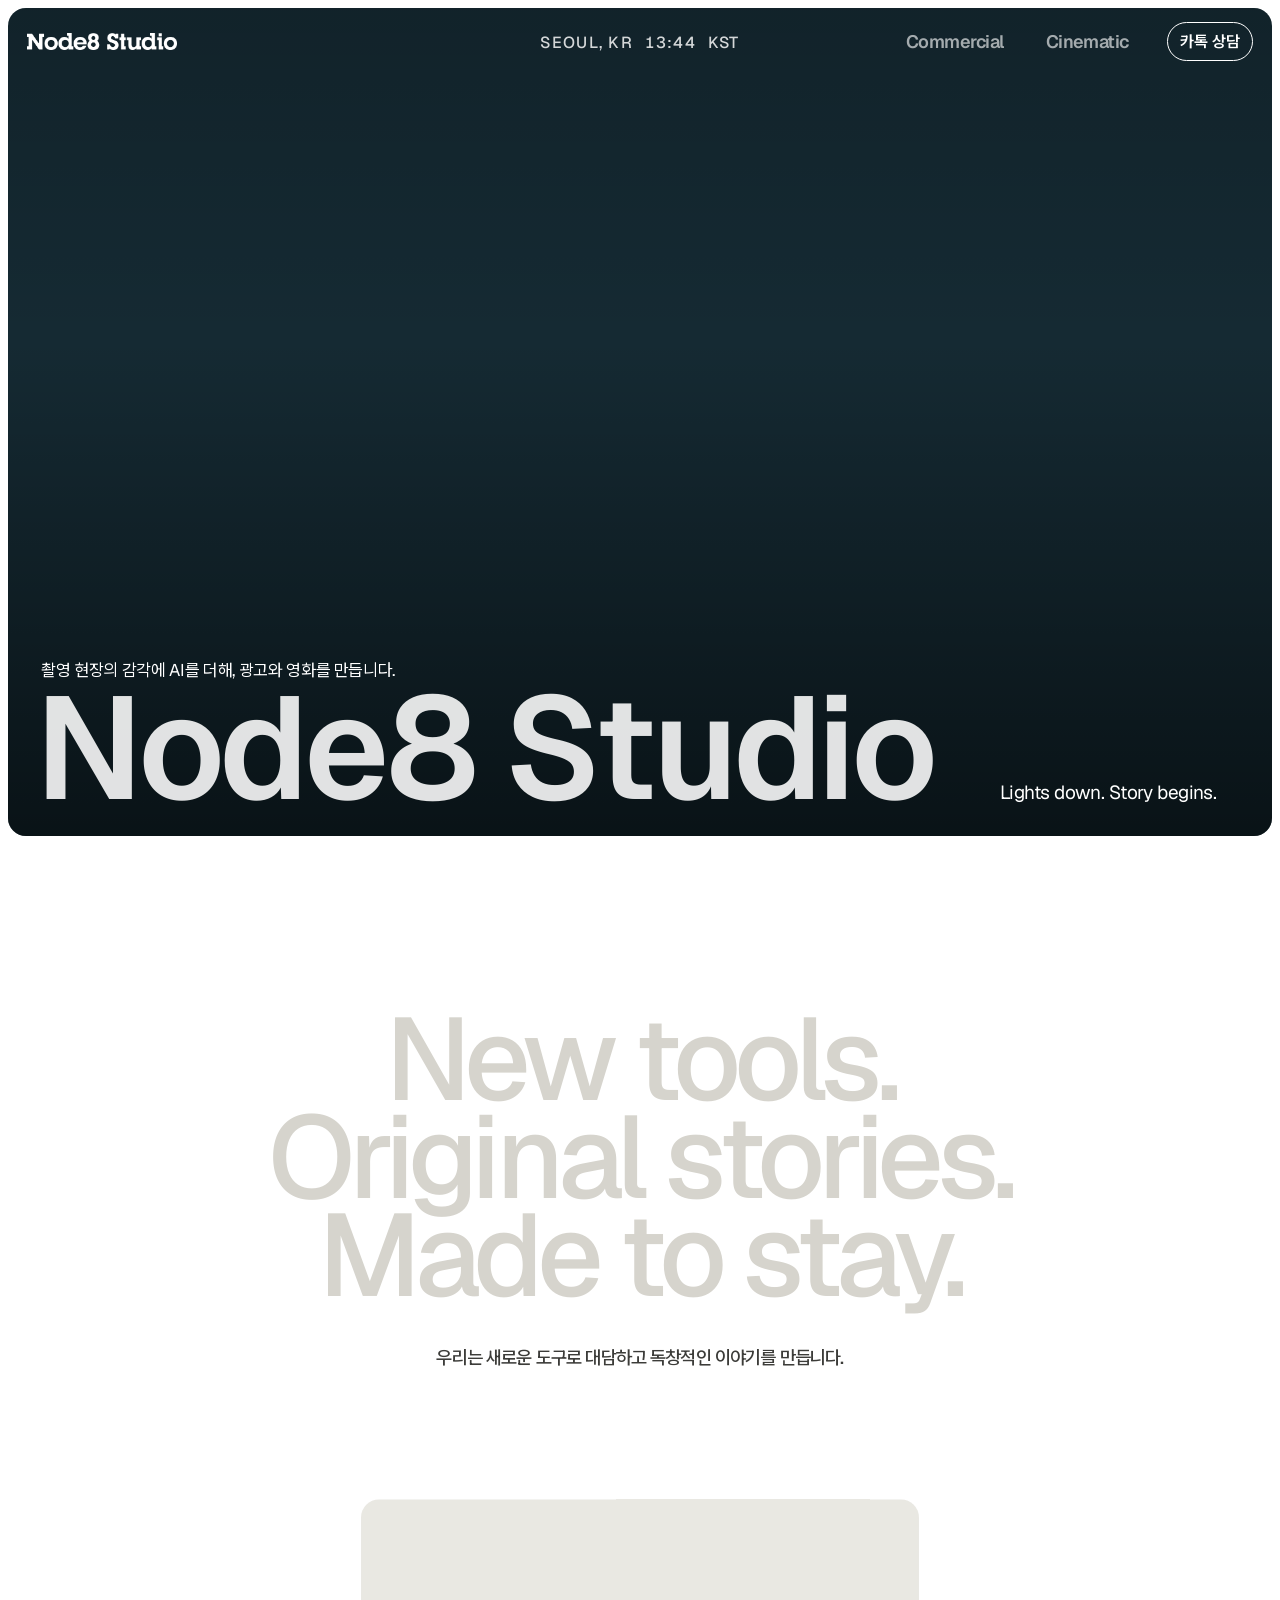
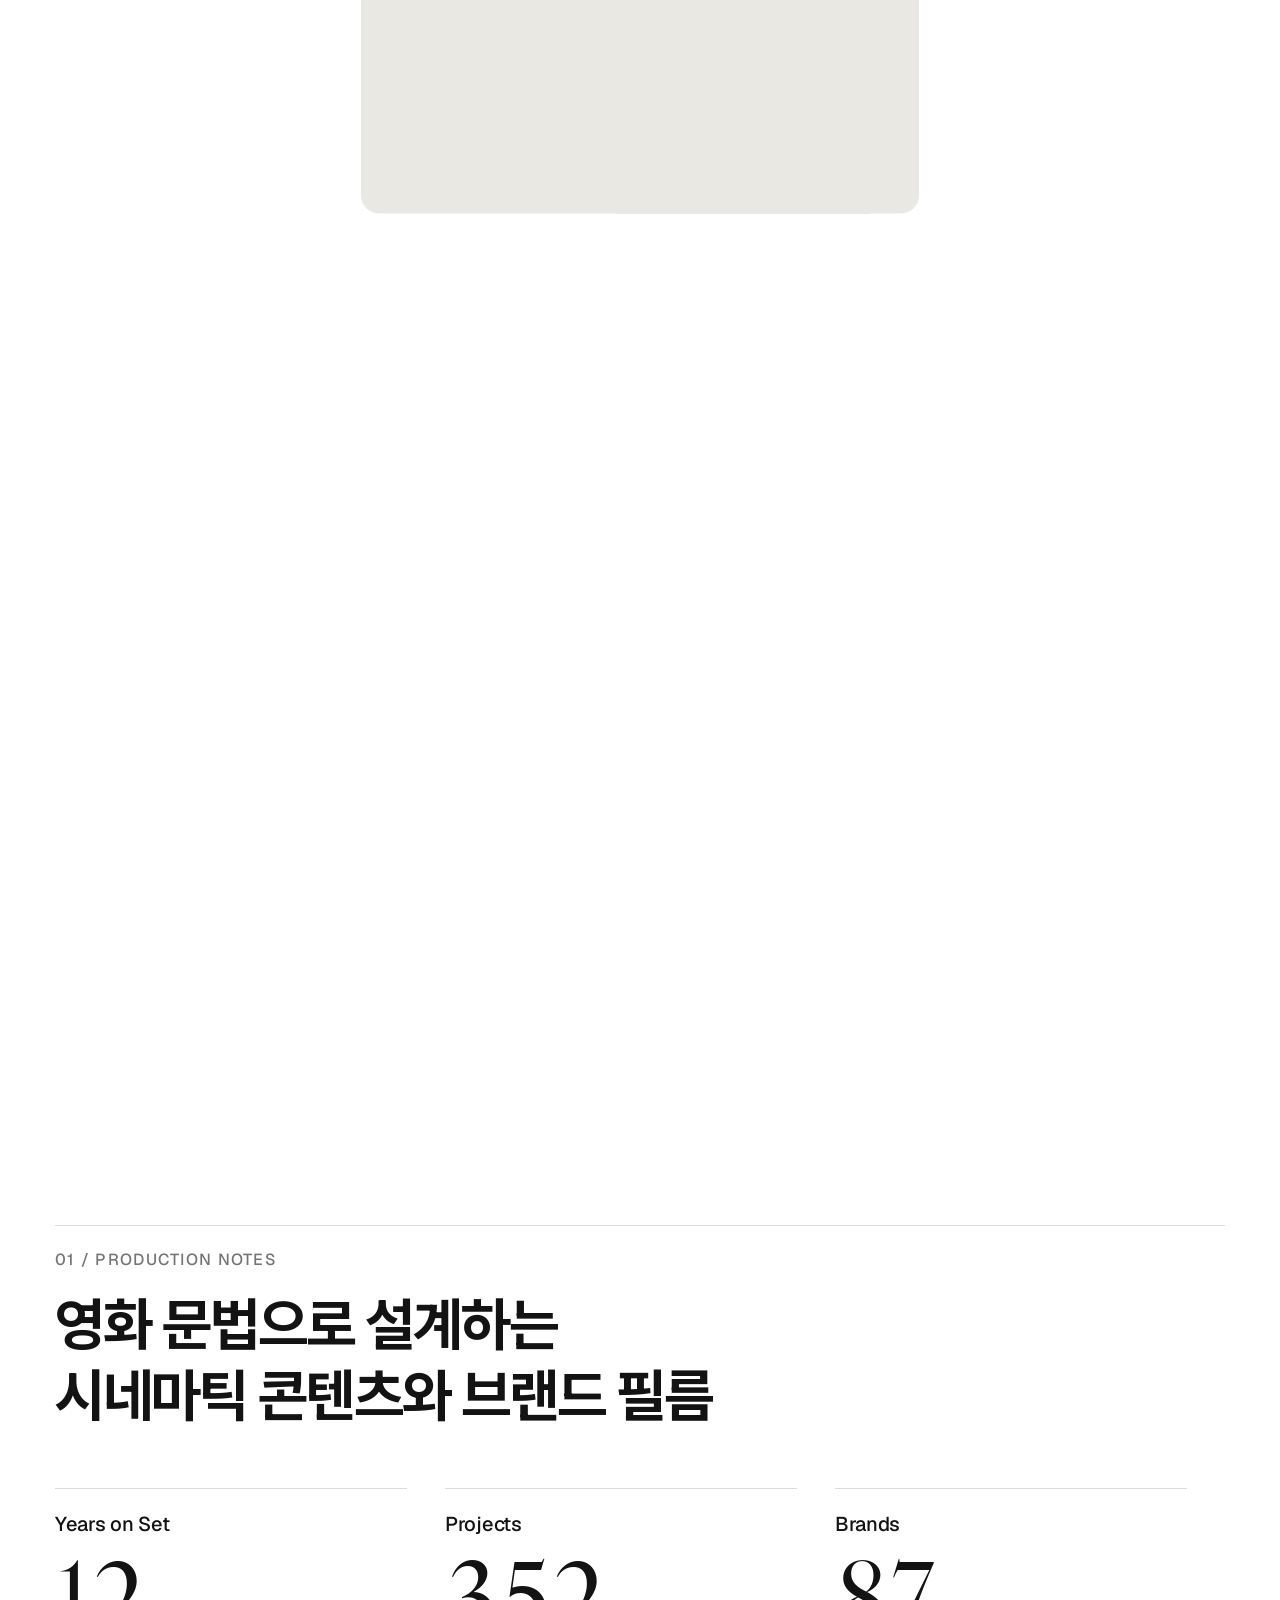
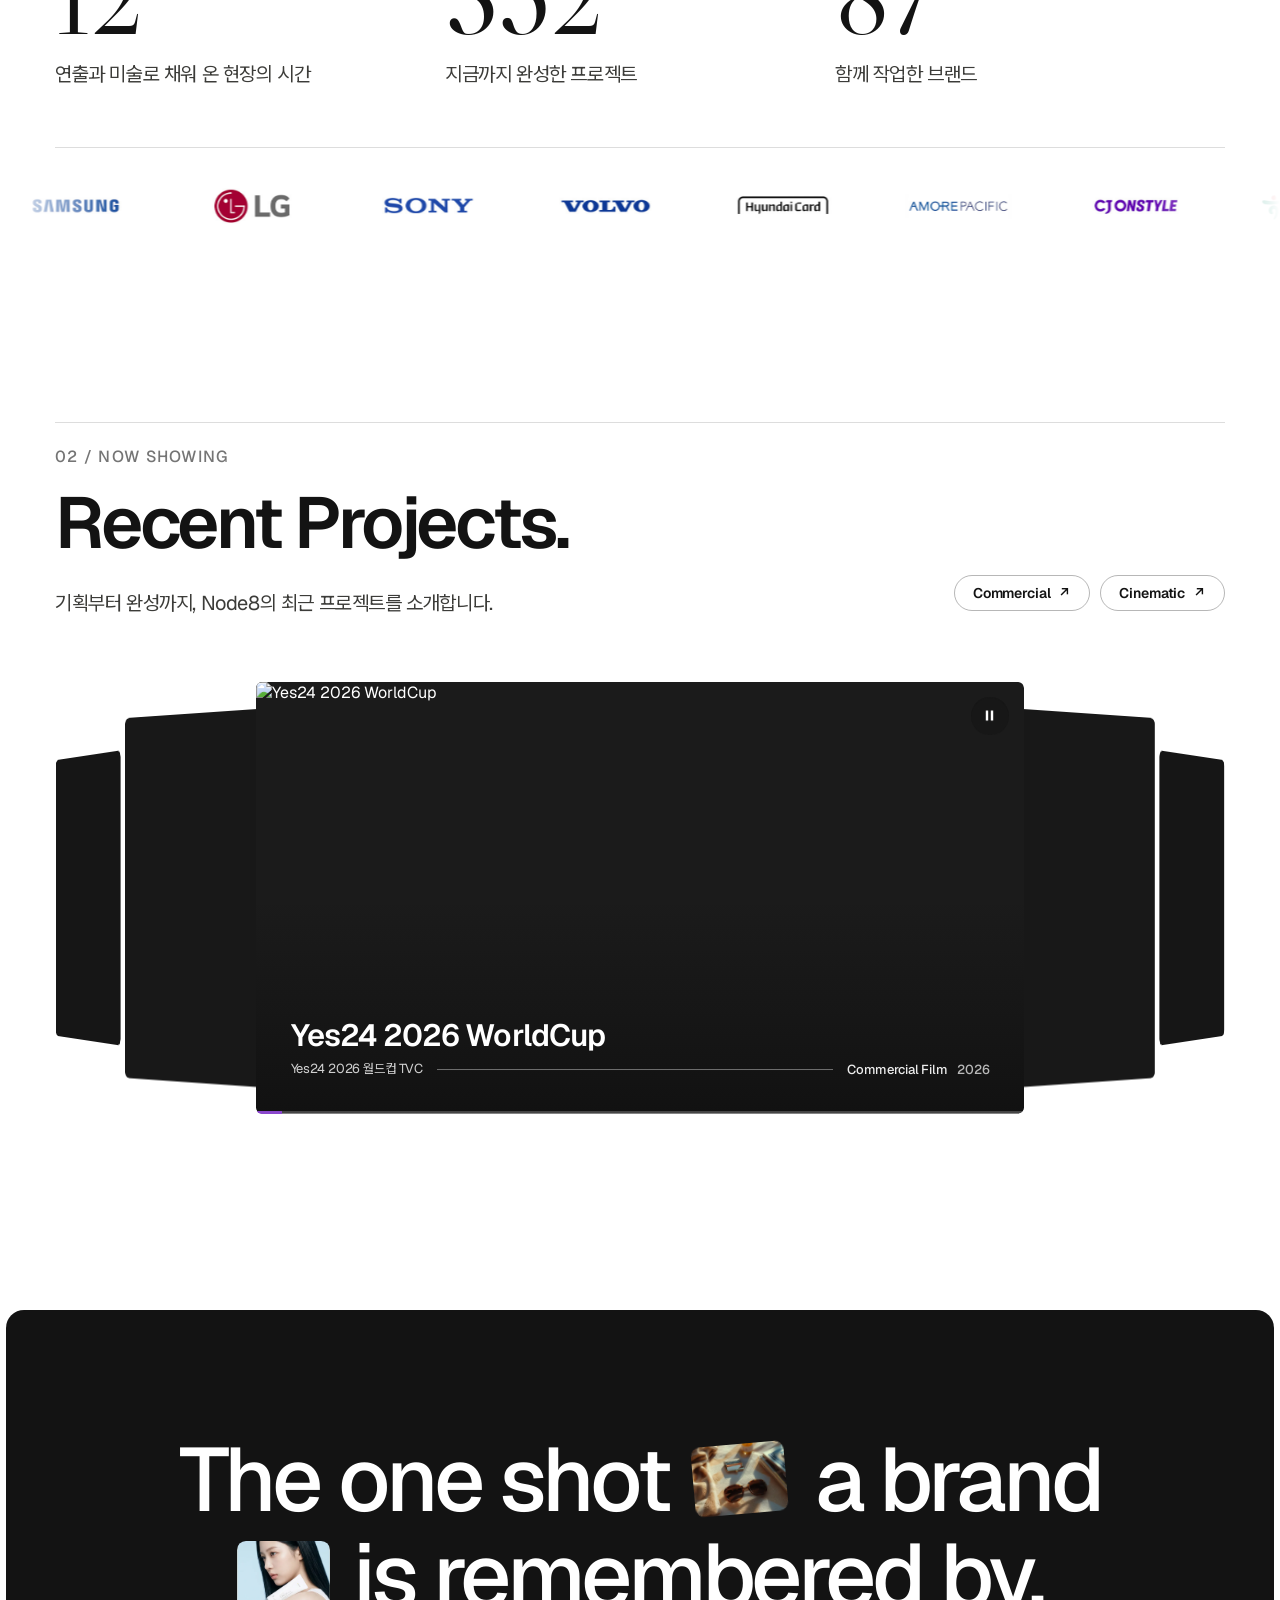
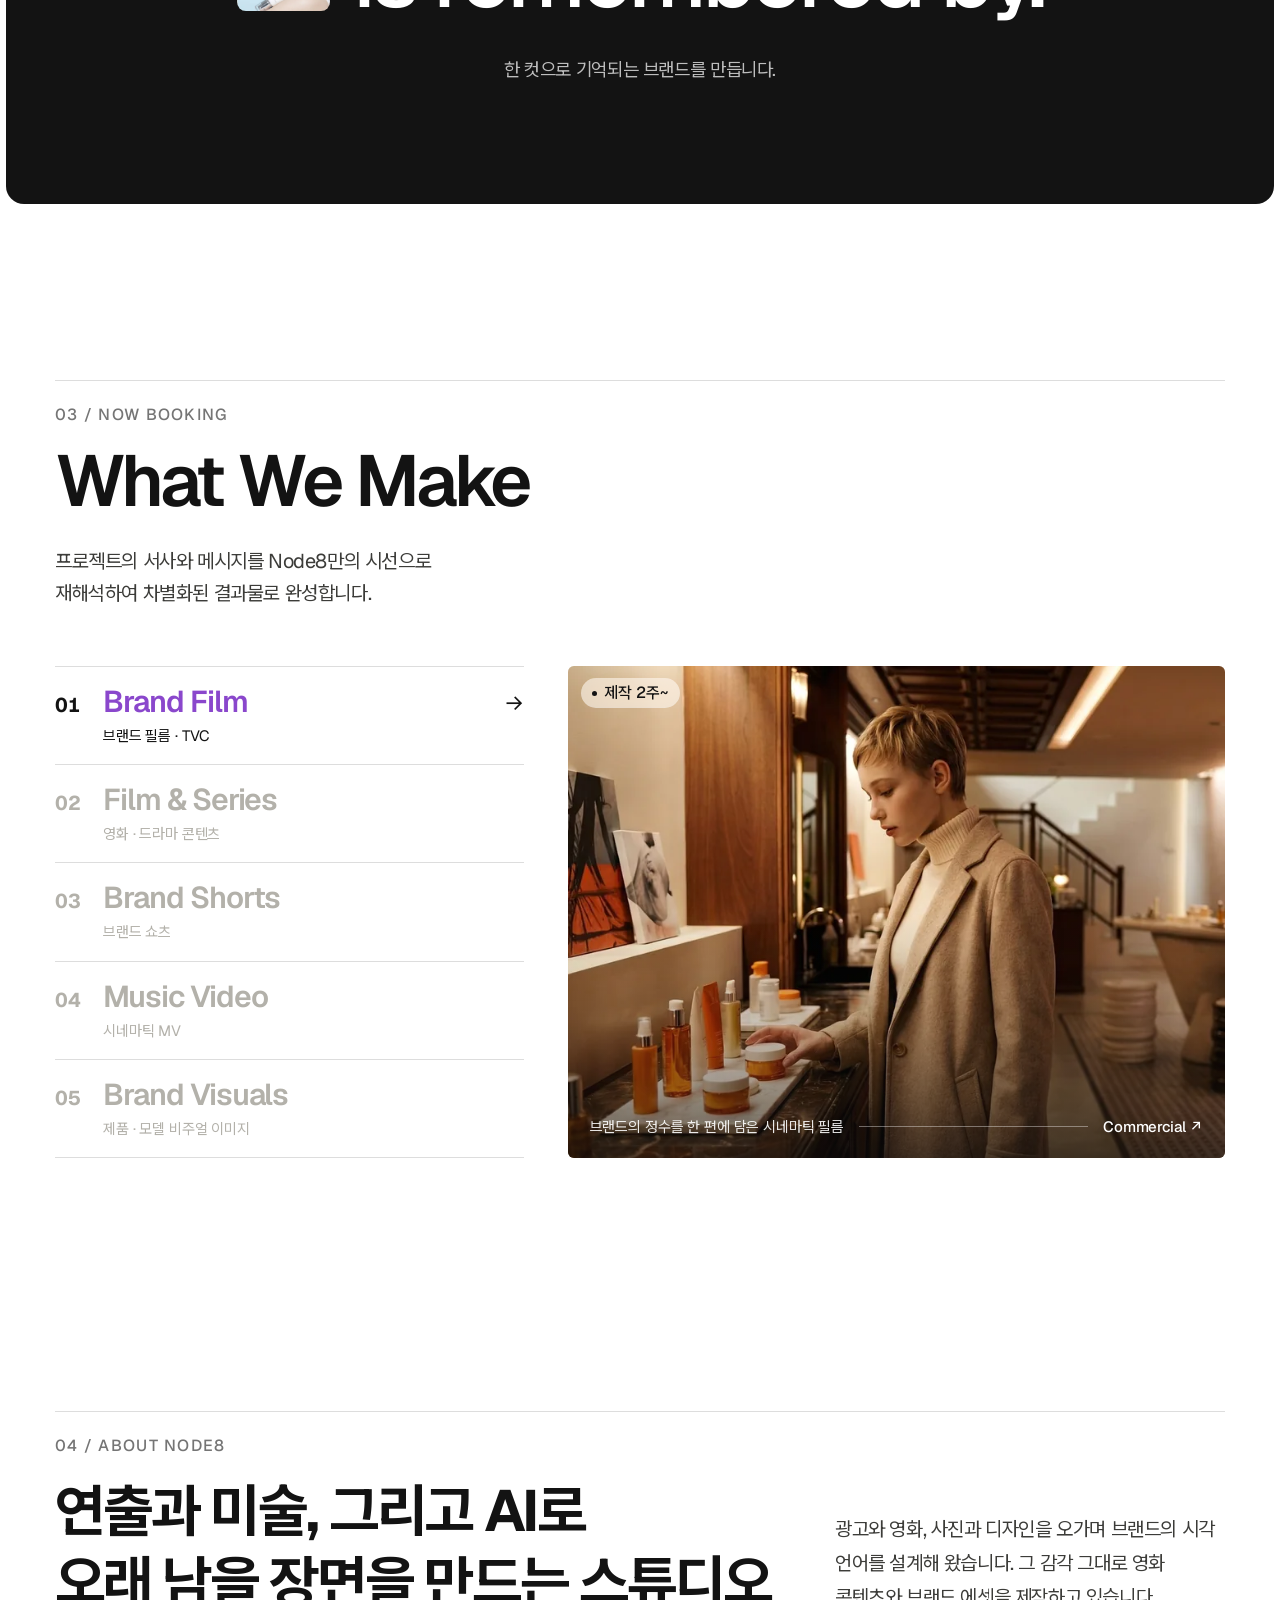
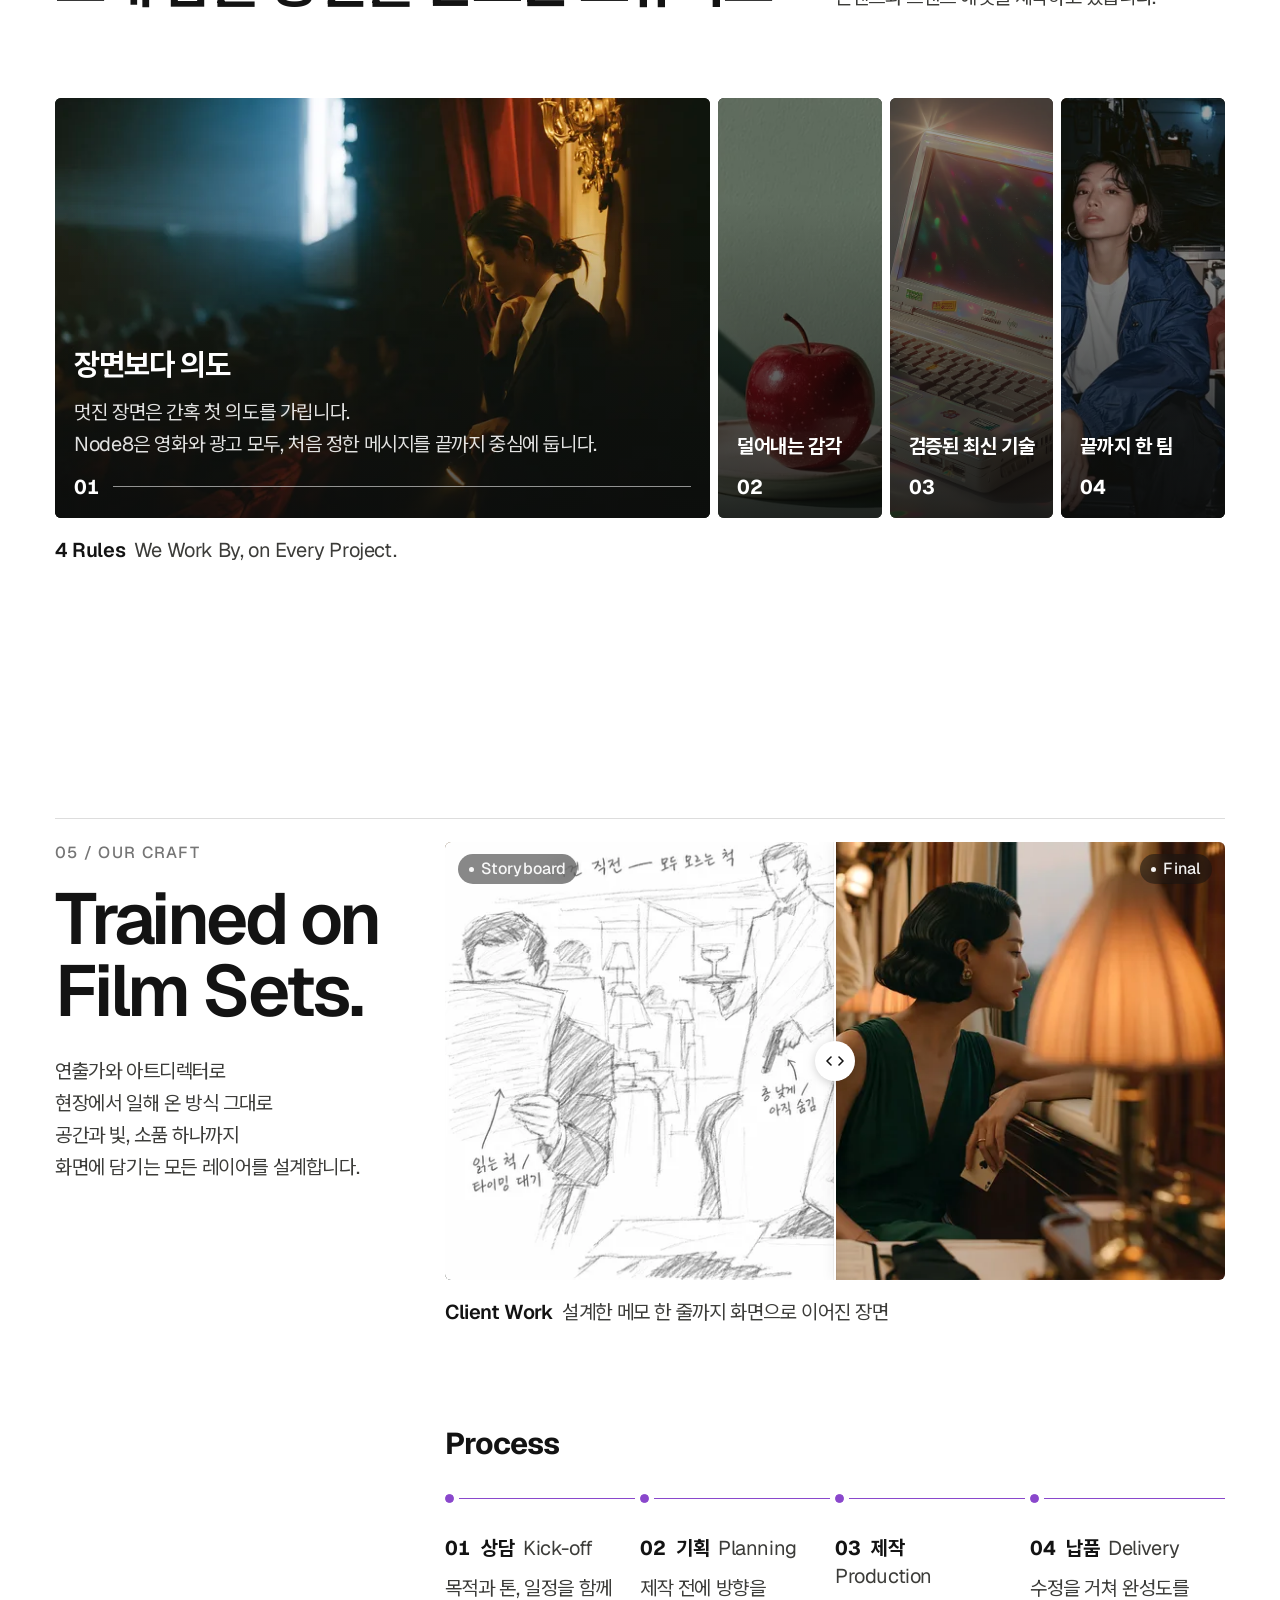
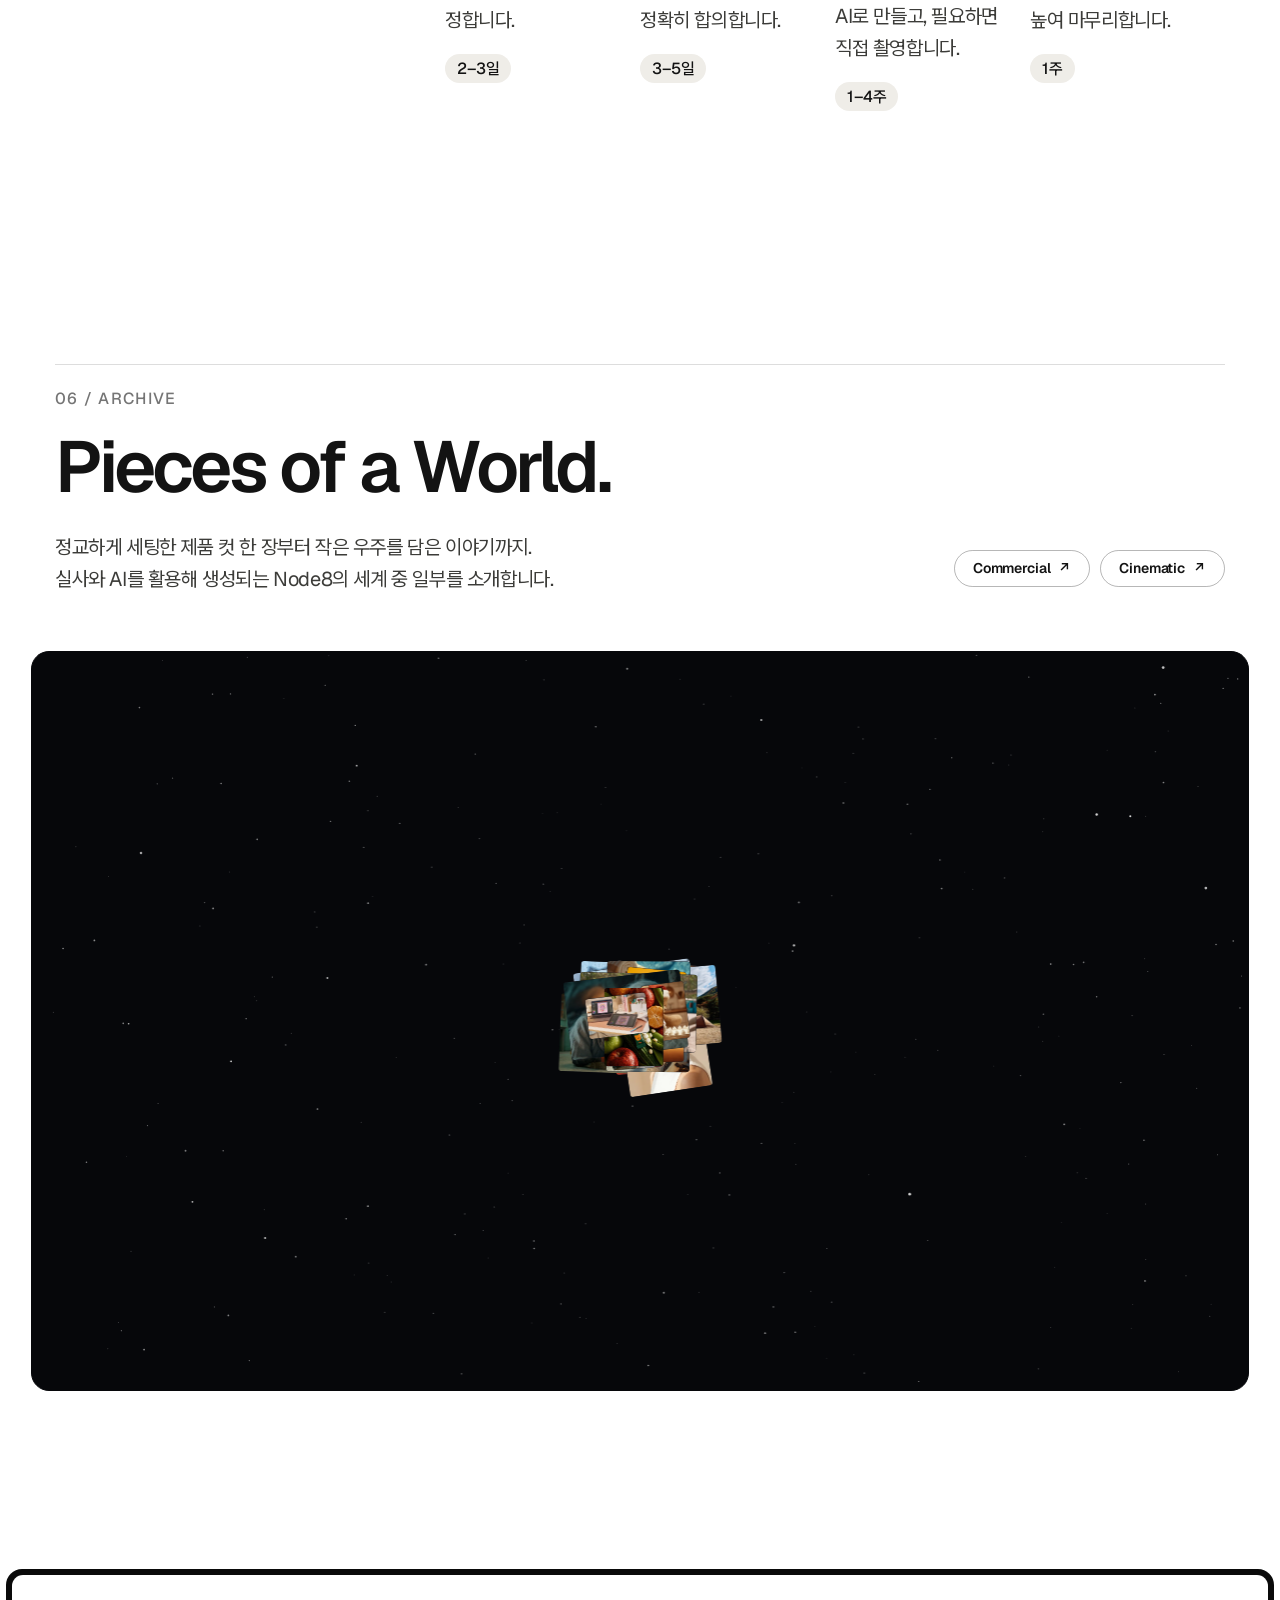
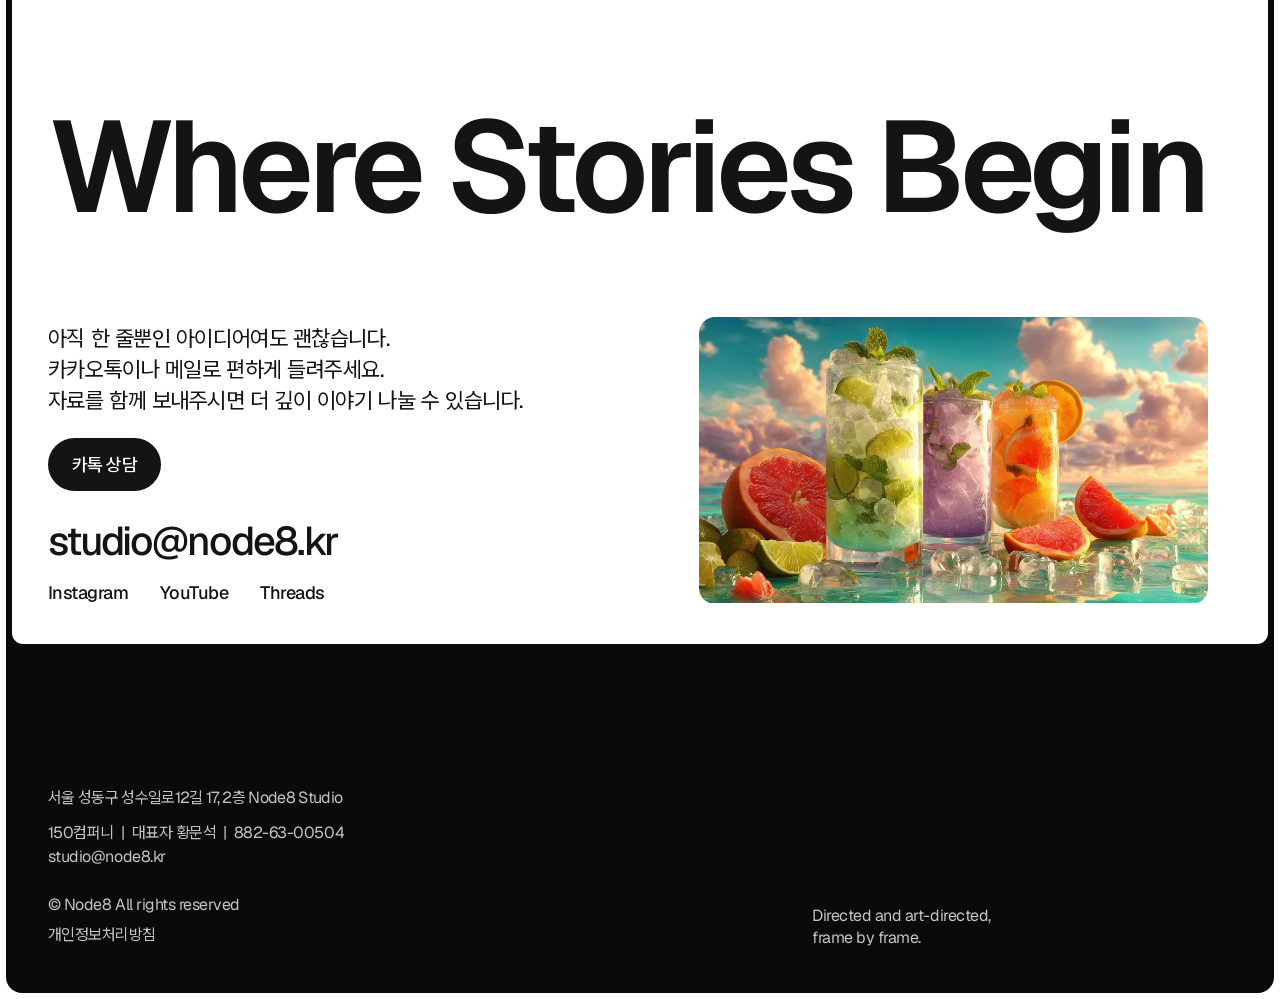
==== commit 70b18c3e: "Main band: a space between the two lines for screen readers The two block lines ran together as "bra" ====
--- a/index.html
+++ b/index.html
@@ -29,7 +29,7 @@
     </section>
 
     <section class="section section--short recent-projects" data-sanity-recent data-rise-group><div class="section-head head-row"><div><p class="label head-kicker" data-tune-id="recent-label" data-rise>02 / Now Showing</p><h2 class="display-title" data-tune-id="recent-title" data-rise>Recent Projects.</h2><p class="head-sub" data-rise>기획부터 완성까지,<br class="tune-br-m"> Node8의 최근 프로젝트를 소개합니다.</p></div><div class="head-aside head-aside--end" data-rise><div class="head-pills"><a class="head-pill" href="commercial/">Commercial <span>↗</span></a><a class="head-pill" href="cinematic/">Cinematic <span>↗</span></a></div></div></div><div class="recent-rail" aria-label="Recent projects" aria-roledescription="carousel" data-rise><!-- NODE8_RECENT_SNAPSHOT_START --><article class="recent-card"><a href="/project/?id=project-d8394922-ed70-43b7-aa39-dc204da45d45" draggable="false"><div class="recent-frame"><img src="https://cdn.sanity.io/images/0zt4vclh/production/eeca991f9eff85431059bcce9d268d5f6b35ba6c-1600x1200.jpg?w=1280&amp;fit=max&amp;auto=format&amp;q=85" srcset="https://cdn.sanity.io/images/0zt4vclh/production/eeca991f9eff85431059bcce9d268d5f6b35ba6c-1600x1200.jpg?w=320&amp;fit=max&amp;auto=format&amp;q=85 320w, https://cdn.sanity.io/images/0zt4vclh/production/eeca991f9eff85431059bcce9d268d5f6b35ba6c-1600x1200.jpg?w=480&amp;fit=max&amp;auto=format&amp;q=85 480w, https://cdn.sanity.io/images/0zt4vclh/production/eeca991f9eff85431059bcce9d268d5f6b35ba6c-1600x1200.jpg?w=640&amp;fit=max&amp;auto=format&amp;q=85 640w, https://cdn.sanity.io/images/0zt4vclh/production/eeca991f9eff85431059bcce9d268d5f6b35ba6c-1600x1200.jpg?w=800&amp;fit=max&amp;auto=format&amp;q=85 800w, https://cdn.sanity.io/images/0zt4vclh/production/eeca991f9eff85431059bcce9d268d5f6b35ba6c-1600x1200.jpg?w=1024&amp;fit=max&amp;auto=format&amp;q=85 1024w, https://cdn.sanity.io/images/0zt4vclh/production/eeca991f9eff85431059bcce9d268d5f6b35ba6c-1600x1200.jpg?w=1280&amp;fit=max&amp;auto=format&amp;q=85 1280w, https://cdn.sanity.io/images/0zt4vclh/production/eeca991f9eff85431059bcce9d268d5f6b35ba6c-1600x1200.jpg?w=1600&amp;fit=max&amp;auto=format&amp;q=85 1600w" sizes="(max-width:720px) 151vw, (max-width:1000px) 66vw, 60vw" width="1600" height="1200" alt="Yes24 2026 WorldCup" loading="eager" decoding="async"></div><div class="recent-caption"><h3><span class="cap-line">Yes24 2026 WorldCup</span></h3><div class="cap-row"><p class="recent-lower"><span class="cap-line">Yes24 2026 월드컵 TVC</span></p><i class="cap-rule" aria-hidden="true"></i><p class="recent-meta">Commercial Film<span>2026</span></p></div></div></a></article><article class="recent-card"><a href="/project/?id=project-7a381270-cb52-4729-90a9-ea37beb06872" draggable="false"><div class="recent-frame"><img src="https://cdn.sanity.io/images/0zt4vclh/production/e1655b190f0936340fd15de608fa1e8ff2e7782d-1920x1072.png?w=1280&amp;fit=max&amp;auto=format&amp;q=85" srcset="https://cdn.sanity.io/images/0zt4vclh/production/e1655b190f0936340fd15de608fa1e8ff2e7782d-1920x1072.png?w=320&amp;fit=max&amp;auto=format&amp;q=85 320w, https://cdn.sanity.io/images/0zt4vclh/production/e1655b190f0936340fd15de608fa1e8ff2e7782d-1920x1072.png?w=480&amp;fit=max&amp;auto=format&amp;q=85 480w, https://cdn.sanity.io/images/0zt4vclh/production/e1655b190f0936340fd15de608fa1e8ff2e7782d-1920x1072.png?w=640&amp;fit=max&amp;auto=format&amp;q=85 640w, https://cdn.sanity.io/images/0zt4vclh/production/e1655b190f0936340fd15de608fa1e8ff2e7782d-1920x1072.png?w=800&amp;fit=max&amp;auto=format&amp;q=85 800w, https://cdn.sanity.io/images/0zt4vclh/production/e1655b190f0936340fd15de608fa1e8ff2e7782d-1920x1072.png?w=1024&amp;fit=max&amp;auto=format&amp;q=85 1024w, https://cdn.sanity.io/images/0zt4vclh/production/e1655b190f0936340fd15de608fa1e8ff2e7782d-1920x1072.png?w=1280&amp;fit=max&amp;auto=format&amp;q=85 1280w, https://cdn.sanity.io/images/0zt4vclh/production/e1655b190f0936340fd15de608fa1e8ff2e7782d-1920x1072.png?w=1600&amp;fit=max&amp;auto=format&amp;q=85 1600w, https://cdn.sanity.io/images/0zt4vclh/production/e1655b190f0936340fd15de608fa1e8ff2e7782d-1920x1072.png?w=1920&amp;fit=max&amp;auto=format&amp;q=85 1920w" sizes="(max-width:720px) 203vw, (max-width:1000px) 66vw, 60vw" width="1920" height="1072" alt="JAEJOONG [OASIS] MV" loading="eager" decoding="async"></div><div class="recent-caption"><h3><span class="cap-line">JAEJOONG [OASIS] MV</span></h3><div class="cap-row"><p class="recent-lower"><span class="cap-line">재중 OASIS 뮤비</span></p><i class="cap-rule" aria-hidden="true"></i><p class="recent-meta">Cinematic Film<span>2026</span></p></div></div></a></article><article class="recent-card"><a href="/project/?id=project-1946e616-79b6-4032-835f-92003f733ba2" draggable="false"><div class="recent-frame"><img src="https://cdn.sanity.io/images/0zt4vclh/production/bc7b8e44bef25b3d68c53c3c9b2d1f47e9b7c106-1920x1080.jpg?w=1280&amp;fit=max&amp;auto=format&amp;q=85" srcset="https://cdn.sanity.io/images/0zt4vclh/production/bc7b8e44bef25b3d68c53c3c9b2d1f47e9b7c106-1920x1080.jpg?w=320&amp;fit=max&amp;auto=format&amp;q=85 320w, https://cdn.sanity.io/images/0zt4vclh/production/bc7b8e44bef25b3d68c53c3c9b2d1f47e9b7c106-1920x1080.jpg?w=480&amp;fit=max&amp;auto=format&amp;q=85 480w, https://cdn.sanity.io/images/0zt4vclh/production/bc7b8e44bef25b3d68c53c3c9b2d1f47e9b7c106-1920x1080.jpg?w=640&amp;fit=max&amp;auto=format&amp;q=85 640w, https://cdn.sanity.io/images/0zt4vclh/production/bc7b8e44bef25b3d68c53c3c9b2d1f47e9b7c106-1920x1080.jpg?w=800&amp;fit=max&amp;auto=format&amp;q=85 800w, https://cdn.sanity.io/images/0zt4vclh/production/bc7b8e44bef25b3d68c53c3c9b2d1f47e9b7c106-1920x1080.jpg?w=1024&amp;fit=max&amp;auto=format&amp;q=85 1024w, https://cdn.sanity.io/images/0zt4vclh/production/bc7b8e44bef25b3d68c53c3c9b2d1f47e9b7c106-1920x1080.jpg?w=1280&amp;fit=max&amp;auto=format&amp;q=85 1280w, https://cdn.sanity.io/images/0zt4vclh/production/bc7b8e44bef25b3d68c53c3c9b2d1f47e9b7c106-1920x1080.jpg?w=1600&amp;fit=max&amp;auto=format&amp;q=85 1600w, https://cdn.sanity.io/images/0zt4vclh/production/bc7b8e44bef25b3d68c53c3c9b2d1f47e9b7c106-1920x1080.jpg?w=1920&amp;fit=max&amp;auto=format&amp;q=85 1920w" sizes="(max-width:720px) 202vw, (max-width:1000px) 66vw, 60vw" width="1920" height="1080" alt="HanaBank 2026 WorldCup" loading="eager" decoding="async"></div><div class="recent-caption"><h3><span class="cap-line">HanaBank 2026 WorldCup</span></h3><div class="cap-row"><p class="recent-lower"><span class="cap-line">하나은행 2026 월드컵 TVC</span></p><i class="cap-rule" aria-hidden="true"></i><p class="recent-meta">Commercial Film<span>2026</span></p></div></div></a></article><article class="recent-card"><a href="/project/?id=project-b3898b71-f2d4-4791-992b-7a54cf990b40" draggable="false"><div class="recent-frame"><img src="https://cdn.sanity.io/images/0zt4vclh/production/3474c28c34d3ded59b7a0ff4f4dd02e32698f8e2-3840x2160.jpg?w=1280&amp;fit=max&amp;auto=format&amp;q=85" srcset="https://cdn.sanity.io/images/0zt4vclh/production/3474c28c34d3ded59b7a0ff4f4dd02e32698f8e2-3840x2160.jpg?w=320&amp;fit=max&amp;auto=format&amp;q=85 320w, https://cdn.sanity.io/images/0zt4vclh/production/3474c28c34d3ded59b7a0ff4f4dd02e32698f8e2-3840x2160.jpg?w=480&amp;fit=max&amp;auto=format&amp;q=85 480w, https://cdn.sanity.io/images/0zt4vclh/production/3474c28c34d3ded59b7a0ff4f4dd02e32698f8e2-3840x2160.jpg?w=640&amp;fit=max&amp;auto=format&amp;q=85 640w, https://cdn.sanity.io/images/0zt4vclh/production/3474c28c34d3ded59b7a0ff4f4dd02e32698f8e2-3840x2160.jpg?w=800&amp;fit=max&amp;auto=format&amp;q=85 800w, https://cdn.sanity.io/images/0zt4vclh/production/3474c28c34d3ded59b7a0ff4f4dd02e32698f8e2-3840x2160.jpg?w=1024&amp;fit=max&amp;auto=format&amp;q=85 1024w, https://cdn.sanity.io/images/0zt4vclh/production/3474c28c34d3ded59b7a0ff4f4dd02e32698f8e2-3840x2160.jpg?w=1280&amp;fit=max&amp;auto=format&amp;q=85 1280w, https://cdn.sanity.io/images/0zt4vclh/production/3474c28c34d3ded59b7a0ff4f4dd02e32698f8e2-3840x2160.jpg?w=1600&amp;fit=max&amp;auto=format&amp;q=85 1600w, https://cdn.sanity.io/images/0zt4vclh/production/3474c28c34d3ded59b7a0ff4f4dd02e32698f8e2-3840x2160.jpg?w=2048&amp;fit=max&amp;auto=format&amp;q=85 2048w, https://cdn.sanity.io/images/0zt4vclh/production/3474c28c34d3ded59b7a0ff4f4dd02e32698f8e2-3840x2160.jpg?w=2560&amp;fit=max&amp;auto=format&amp;q=85 2560w" sizes="(max-width:720px) 202vw, (max-width:1000px) 66vw, 60vw" width="3840" height="2160" alt="OH SHEEP!" loading="eager" decoding="async"></div><div class="recent-caption"><h3><span class="cap-line">OH SHEEP!</span></h3><div class="cap-row"><p class="recent-lower"><span class="cap-line">감튀 하나 떨어뜨렸을 뿐인데...</span></p><i class="cap-rule" aria-hidden="true"></i><p class="recent-meta">Cinematic Film<span>2026</span></p></div></div></a></article><article class="recent-card"><a href="/project/?id=project-d96021a9-1b5c-4c09-9c99-33113b46a39c" draggable="false"><div class="recent-frame"><img src="https://cdn.sanity.io/images/0zt4vclh/production/d6eec66efd333425ae82d0e87bca5d4da6313ccb-2048x1152.jpg?w=1280&amp;fit=max&amp;auto=format&amp;q=85" srcset="https://cdn.sanity.io/images/0zt4vclh/production/d6eec66efd333425ae82d0e87bca5d4da6313ccb-2048x1152.jpg?w=320&amp;fit=max&amp;auto=format&amp;q=85 320w, https://cdn.sanity.io/images/0zt4vclh/production/d6eec66efd333425ae82d0e87bca5d4da6313ccb-2048x1152.jpg?w=480&amp;fit=max&amp;auto=format&amp;q=85 480w, https://cdn.sanity.io/images/0zt4vclh/production/d6eec66efd333425ae82d0e87bca5d4da6313ccb-2048x1152.jpg?w=640&amp;fit=max&amp;auto=format&amp;q=85 640w, https://cdn.sanity.io/images/0zt4vclh/production/d6eec66efd333425ae82d0e87bca5d4da6313ccb-2048x1152.jpg?w=800&amp;fit=max&amp;auto=format&amp;q=85 800w, https://cdn.sanity.io/images/0zt4vclh/production/d6eec66efd333425ae82d0e87bca5d4da6313ccb-2048x1152.jpg?w=1024&amp;fit=max&amp;auto=format&amp;q=85 1024w, https://cdn.sanity.io/images/0zt4vclh/production/d6eec66efd333425ae82d0e87bca5d4da6313ccb-2048x1152.jpg?w=1280&amp;fit=max&amp;auto=format&amp;q=85 1280w, https://cdn.sanity.io/images/0zt4vclh/production/d6eec66efd333425ae82d0e87bca5d4da6313ccb-2048x1152.jpg?w=1600&amp;fit=max&amp;auto=format&amp;q=85 1600w, https://cdn.sanity.io/images/0zt4vclh/production/d6eec66efd333425ae82d0e87bca5d4da6313ccb-2048x1152.jpg?w=2048&amp;fit=max&amp;auto=format&amp;q=85 2048w" sizes="(max-width:720px) 202vw, (max-width:1000px) 66vw, 60vw" width="2048" height="1152" alt="이상한 걸 주웠다" loading="eager" decoding="async"></div><div class="recent-caption"><h3><span class="cap-line">이상한 걸 주웠다</span></h3><div class="cap-row"><p class="recent-lower"><span class="cap-line">EP1. Not a Cat</span></p><i class="cap-rule" aria-hidden="true"></i><p class="recent-meta">Cinematic Film<span>2026</span></p></div></div></a></article><article class="recent-card"><a href="/project/?id=project-e1917c8a-3b01-4b3a-a56c-97d36fb6c68d" draggable="false"><div class="recent-frame"><img src="https://cdn.sanity.io/images/0zt4vclh/production/20cd411471ae344f0d7a93f250719e14e193c221-1600x1200.jpg?w=1280&amp;fit=max&amp;auto=format&amp;q=85" srcset="https://cdn.sanity.io/images/0zt4vclh/production/20cd411471ae344f0d7a93f250719e14e193c221-1600x1200.jpg?w=320&amp;fit=max&amp;auto=format&amp;q=85 320w, https://cdn.sanity.io/images/0zt4vclh/production/20cd411471ae344f0d7a93f250719e14e193c221-1600x1200.jpg?w=480&amp;fit=max&amp;auto=format&amp;q=85 480w, https://cdn.sanity.io/images/0zt4vclh/production/20cd411471ae344f0d7a93f250719e14e193c221-1600x1200.jpg?w=640&amp;fit=max&amp;auto=format&amp;q=85 640w, https://cdn.sanity.io/images/0zt4vclh/production/20cd411471ae344f0d7a93f250719e14e193c221-1600x1200.jpg?w=800&amp;fit=max&amp;auto=format&amp;q=85 800w, https://cdn.sanity.io/images/0zt4vclh/production/20cd411471ae344f0d7a93f250719e14e193c221-1600x1200.jpg?w=1024&amp;fit=max&amp;auto=format&amp;q=85 1024w, https://cdn.sanity.io/images/0zt4vclh/production/20cd411471ae344f0d7a93f250719e14e193c221-1600x1200.jpg?w=1280&amp;fit=max&amp;auto=format&amp;q=85 1280w, https://cdn.sanity.io/images/0zt4vclh/production/20cd411471ae344f0d7a93f250719e14e193c221-1600x1200.jpg?w=1600&amp;fit=max&amp;auto=format&amp;q=85 1600w" sizes="(max-width:720px) 151vw, (max-width:1000px) 66vw, 60vw" width="1600" height="1200" alt="Ember" loading="eager" decoding="async"></div><div class="recent-caption"><h3><span class="cap-line">Ember</span></h3><div class="cap-row"><p class="recent-lower"><span class="cap-line">EP.1 Among the Strays</span></p><i class="cap-rule" aria-hidden="true"></i><p class="recent-meta">Cinematic Film<span>2026</span></p></div></div></a></article><script type="application/json" data-recent-snapshot>[{"_id":"project-d8394922-ed70-43b7-aa39-dc204da45d45","lowerTitle":"Yes24 2026 월드컵 TVC","previewVideoUrl":null,"section":"commercial","thumbnailUrl":"https://cdn.sanity.io/images/0zt4vclh/production/eeca991f9eff85431059bcce9d268d5f6b35ba6c-1600x1200.jpg","title":"Yes24 2026 WorldCup","year":2026},{"_id":"project-7a381270-cb52-4729-90a9-ea37beb06872","lowerTitle":"재중 OASIS 뮤비","previewVideoUrl":null,"section":"cinematic","thumbnailUrl":"https://cdn.sanity.io/images/0zt4vclh/production/e1655b190f0936340fd15de608fa1e8ff2e7782d-1920x1072.png","title":"JAEJOONG [OASIS] MV","year":2026},{"_id":"project-1946e616-79b6-4032-835f-92003f733ba2","lowerTitle":"하나은행 2026 월드컵 TVC","previewVideoUrl":null,"section":"commercial","thumbnailUrl":"https://cdn.sanity.io/images/0zt4vclh/production/bc7b8e44bef25b3d68c53c3c9b2d1f47e9b7c106-1920x1080.jpg","title":"HanaBank 2026 WorldCup","year":2026},{"_id":"project-b3898b71-f2d4-4791-992b-7a54cf990b40","lowerTitle":"감튀 하나 떨어뜨렸을 뿐인데...","previewVideoUrl":null,"section":"cinematic","thumbnailUrl":"https://cdn.sanity.io/images/0zt4vclh/production/3474c28c34d3ded59b7a0ff4f4dd02e32698f8e2-3840x2160.jpg","title":"OH SHEEP!","year":2026},{"_id":"project-d96021a9-1b5c-4c09-9c99-33113b46a39c","lowerTitle":"EP1. Not a Cat","previewVideoUrl":null,"section":"cinematic","thumbnailUrl":"https://cdn.sanity.io/images/0zt4vclh/production/d6eec66efd333425ae82d0e87bca5d4da6313ccb-2048x1152.jpg","title":"이상한 걸 주웠다","year":2026},{"_id":"project-e1917c8a-3b01-4b3a-a56c-97d36fb6c68d","lowerTitle":"EP.1 Among the Strays","previewVideoUrl":null,"section":"cinematic","thumbnailUrl":"https://cdn.sanity.io/images/0zt4vclh/production/20cd411471ae344f0d7a93f250719e14e193c221-1600x1200.jpg","title":"Ember","year":2026}]</script><!-- NODE8_RECENT_SNAPSHOT_END --></div></section>
-    <section class="section intro home-intro home-band" data-rise-group><div><p class="intro-copy band-copy"><!-- PREVIEW: 임시 사진(아카이브에서 4:3로 자름) — 감독 영상이 오면 교체 --><span class="intro-line" data-rise>The one shot <span class="band-media band-media--tilt" style="--m:0" aria-hidden="true"><img src="assets/preview-band/band-01.webp" width="480" height="360" alt="" decoding="async"></span>a brand</span><span class="intro-line" data-rise><span class="band-media" style="--m:1" aria-hidden="true"><img src="assets/preview-band/band-02.webp" width="480" height="360" alt="" decoding="async"></span>is remembered by.</span></p><p class="intro-subcopy" data-tune-id="intro-subcopy" data-rise>한 컷으로 기억되는 브랜드를 만듭니다.</p></div></section>
+    <section class="section intro home-intro home-band" data-rise-group><div><p class="intro-copy band-copy"><!-- PREVIEW: 임시 사진(아카이브에서 4:3로 자름) — 감독 영상이 오면 교체 --><span class="intro-line" data-rise>The one shot <span class="band-media band-media--tilt" style="--m:0" aria-hidden="true"><img src="assets/preview-band/band-01.webp" width="480" height="360" alt="" decoding="async"></span>a brand</span> <span class="intro-line" data-rise><span class="band-media" style="--m:1" aria-hidden="true"><img src="assets/preview-band/band-02.webp" width="480" height="360" alt="" decoding="async"></span>is remembered by.</span></p><p class="intro-subcopy" data-tune-id="intro-subcopy" data-rise>한 컷으로 기억되는 브랜드를 만듭니다.</p></div></section>
     <section class="section home-booking" aria-labelledby="booking-title" data-booking data-rise-group>
       <div class="head-row"><div><p class="label head-kicker" data-rise>03 / Now Booking</p><h2 class="booking-title" id="booking-title" data-rise>What We Make</h2><p class="head-sub" data-rise>프로젝트의 서사와 메시지를 Node8만의 시선으로<br class="tune-br-dt"> 재해석하여 차별화된 결과물로 완성합니다.</p></div></div>
       <div class="booking-body" data-rise>
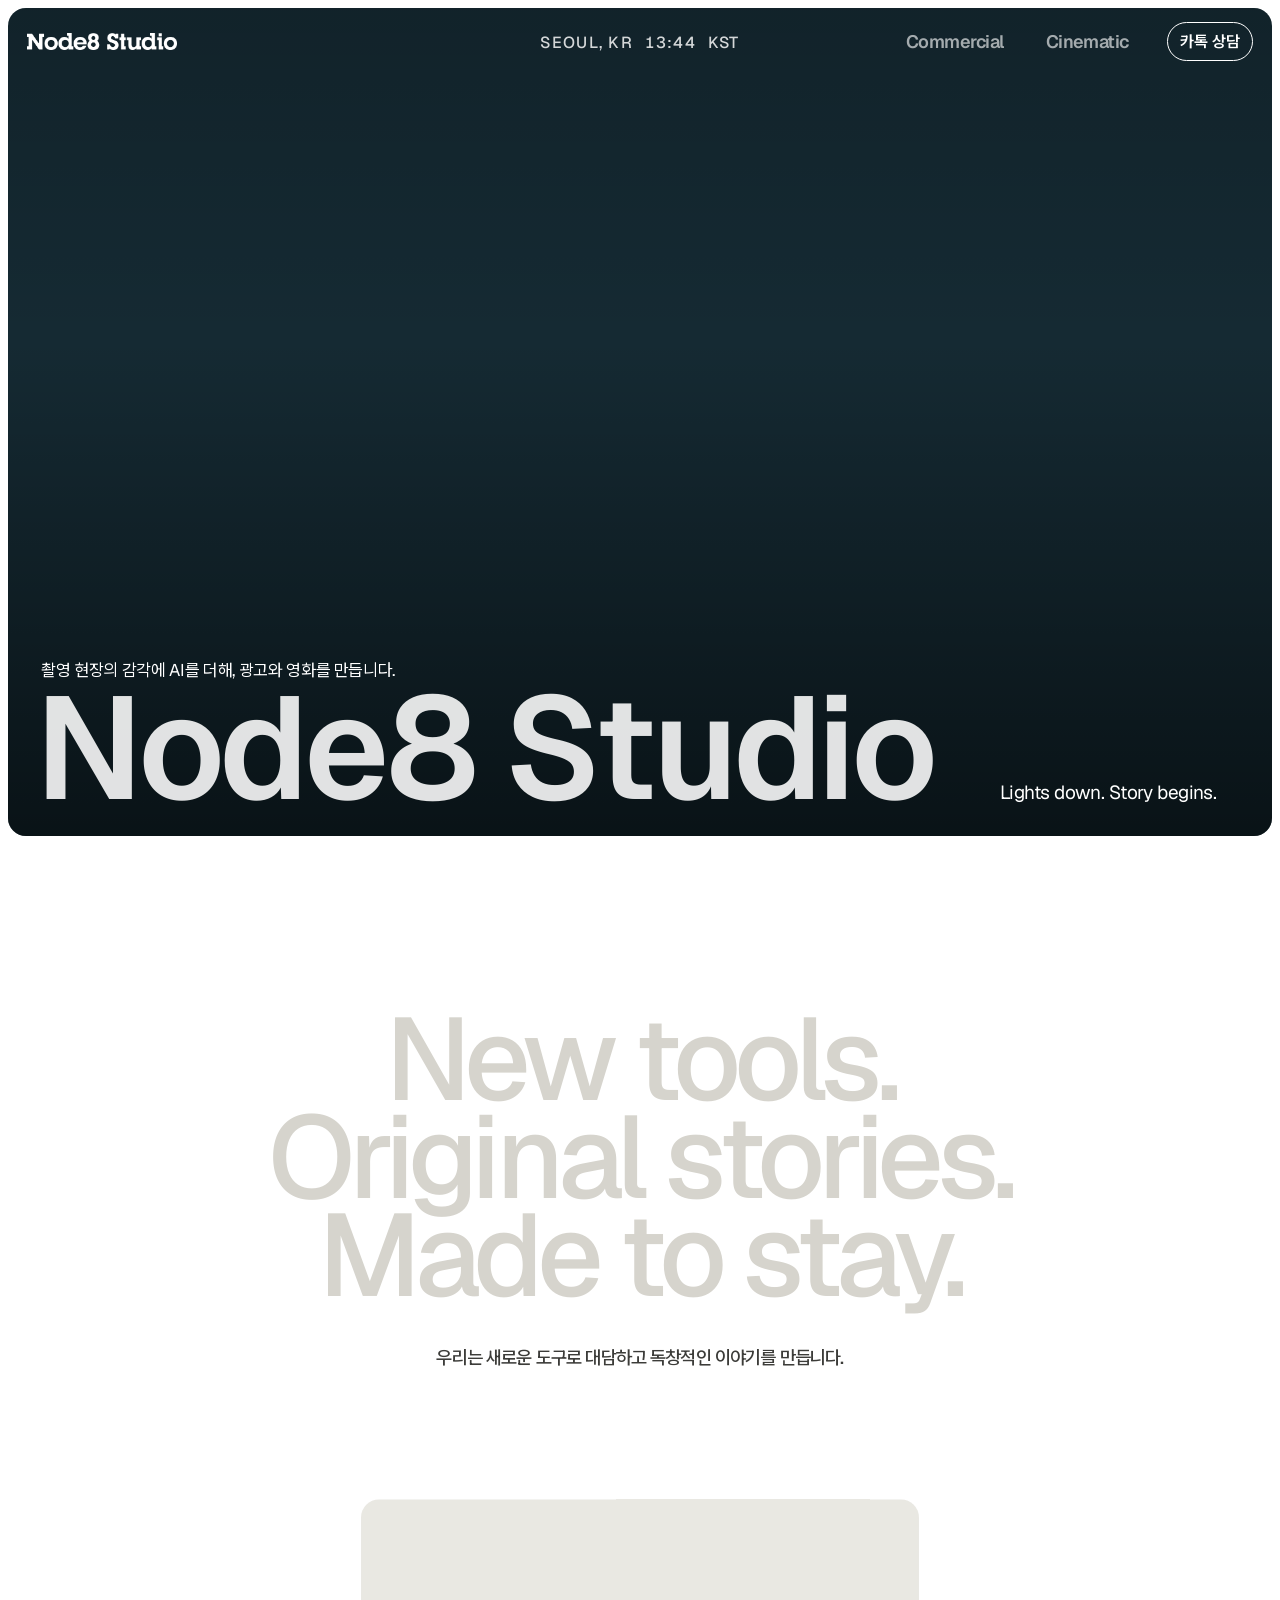
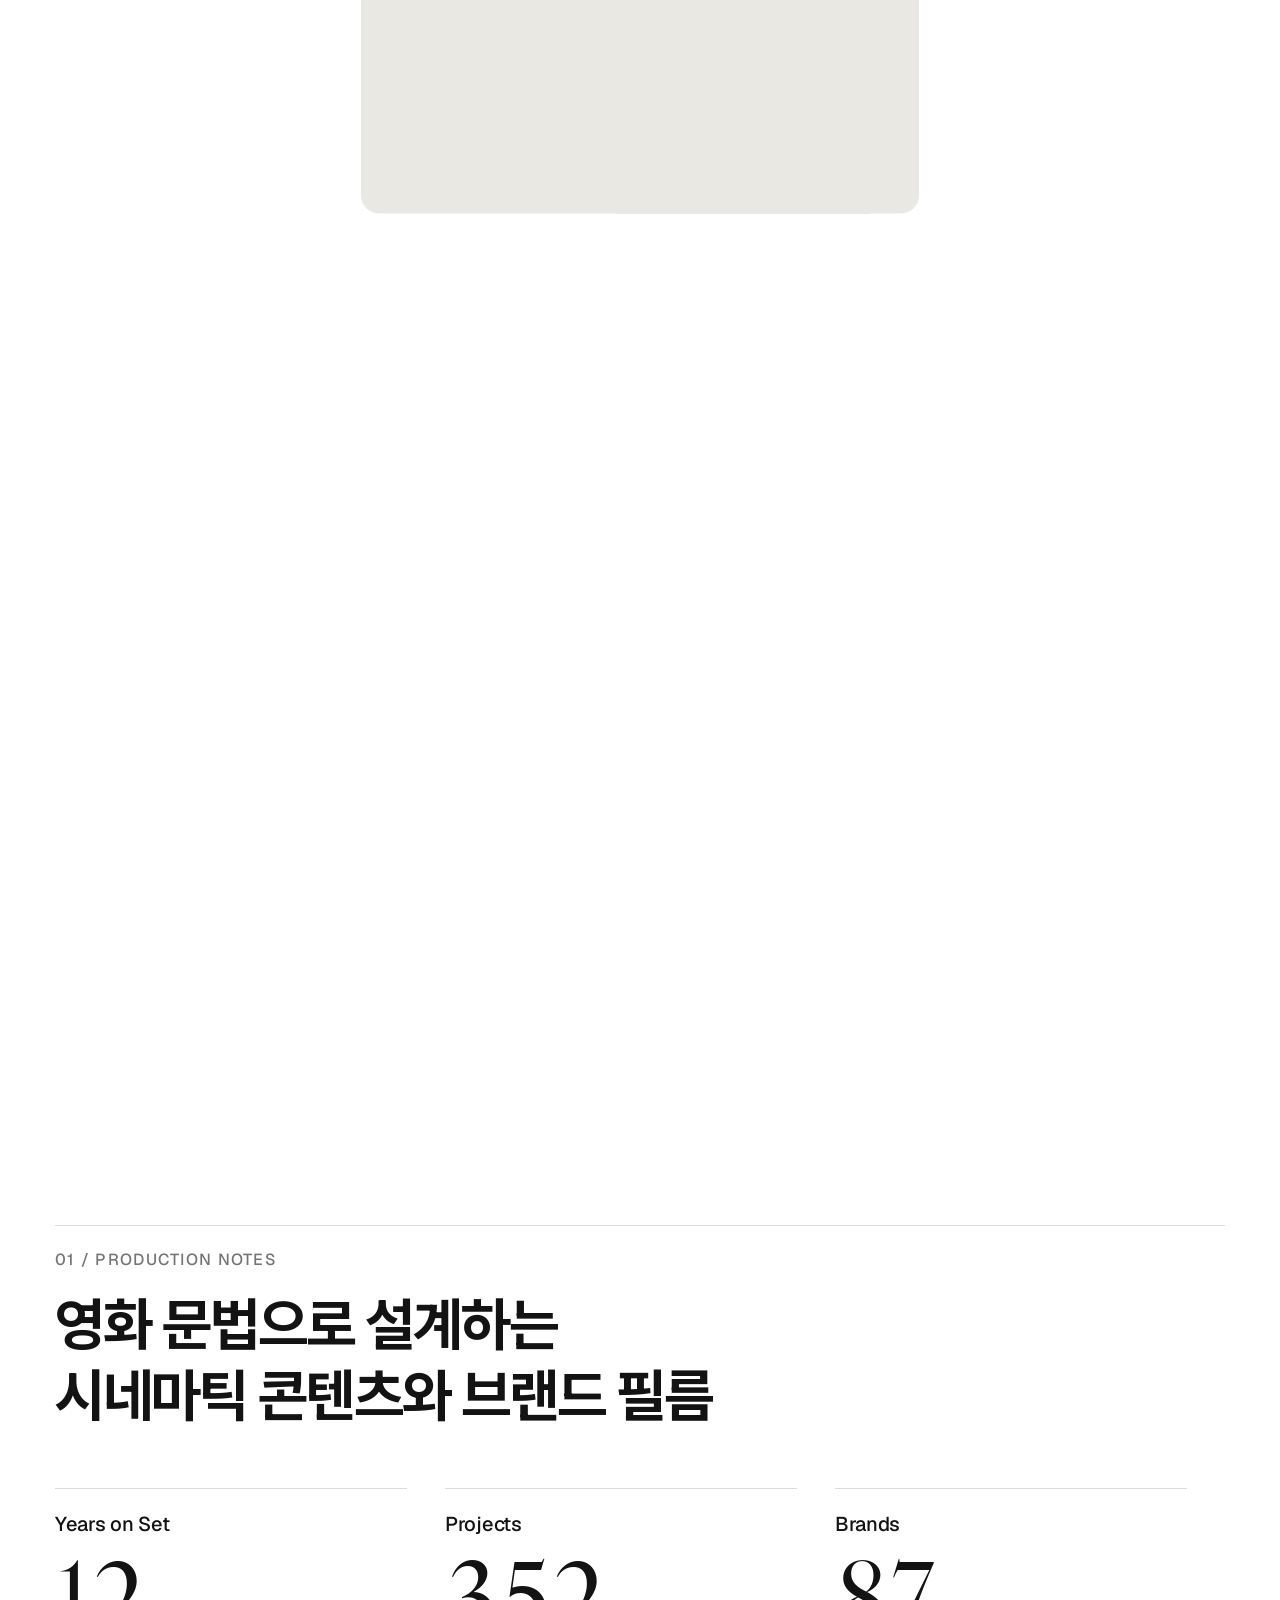
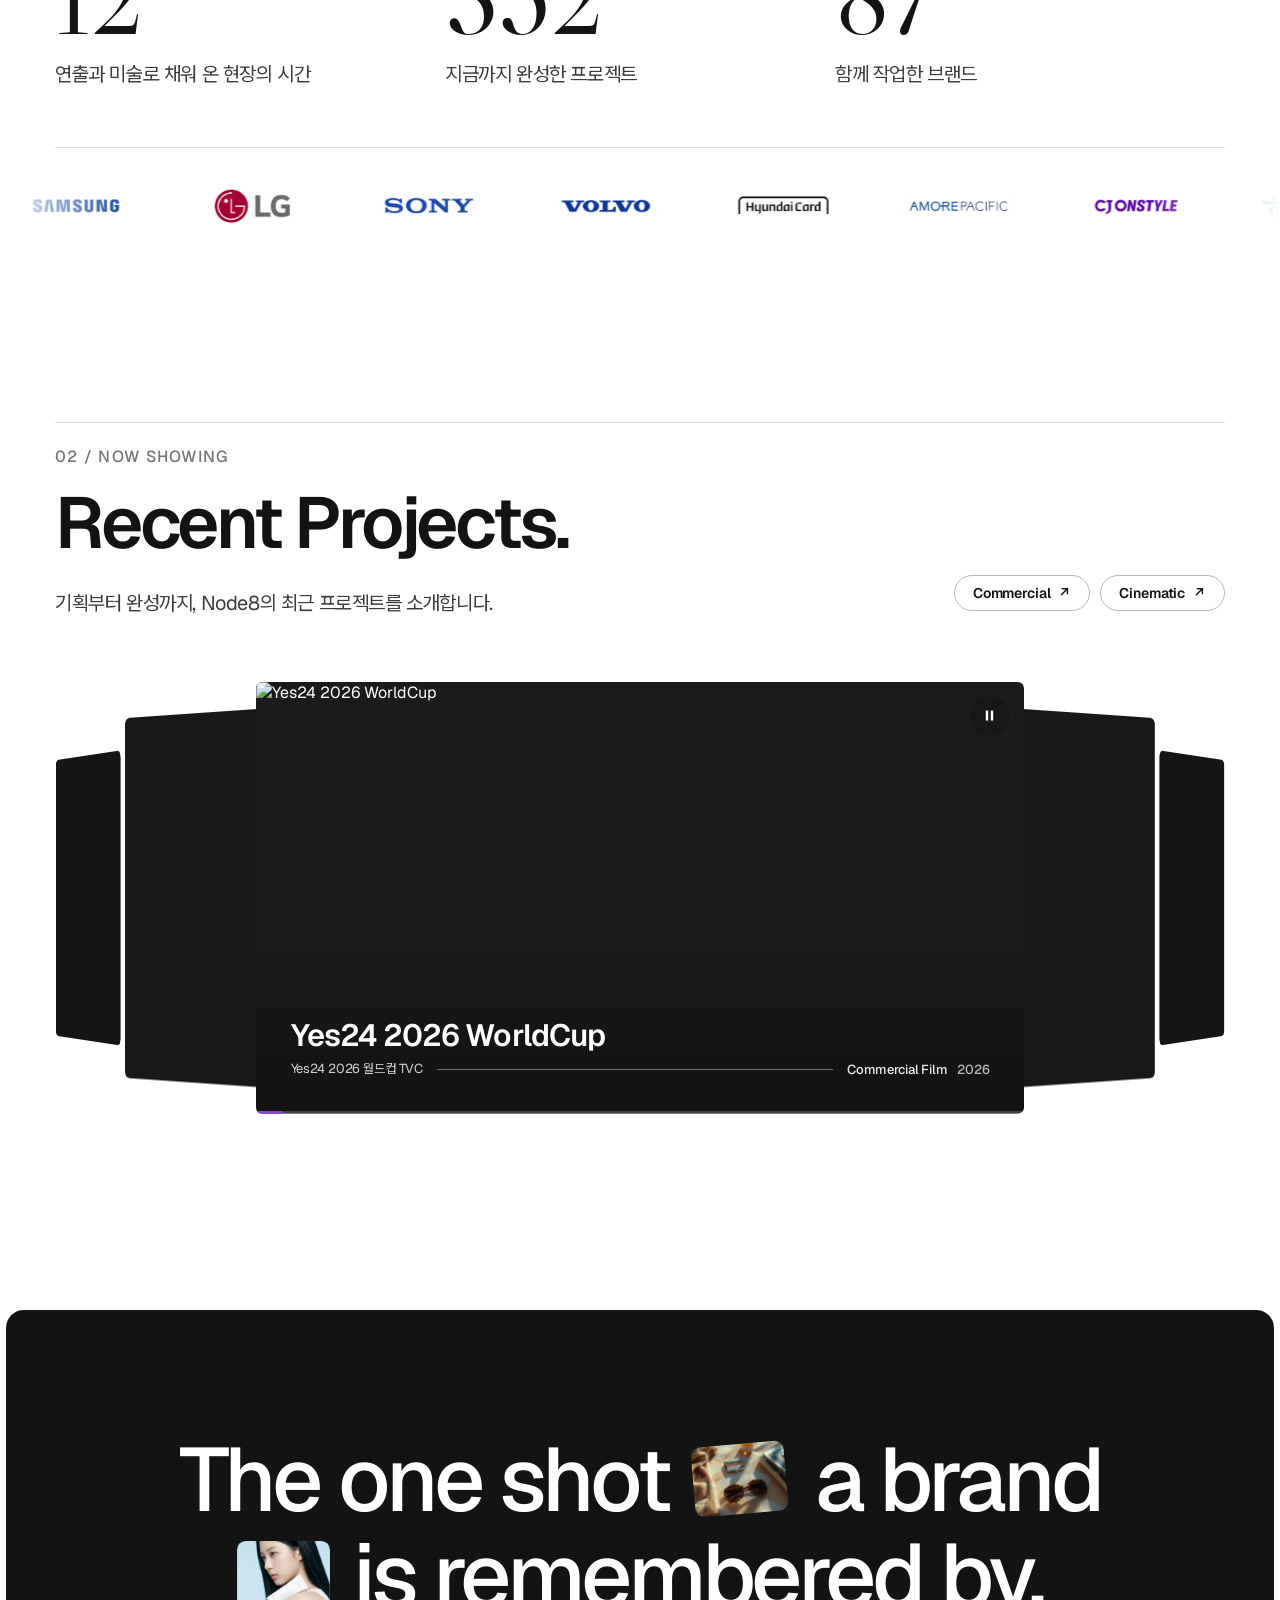
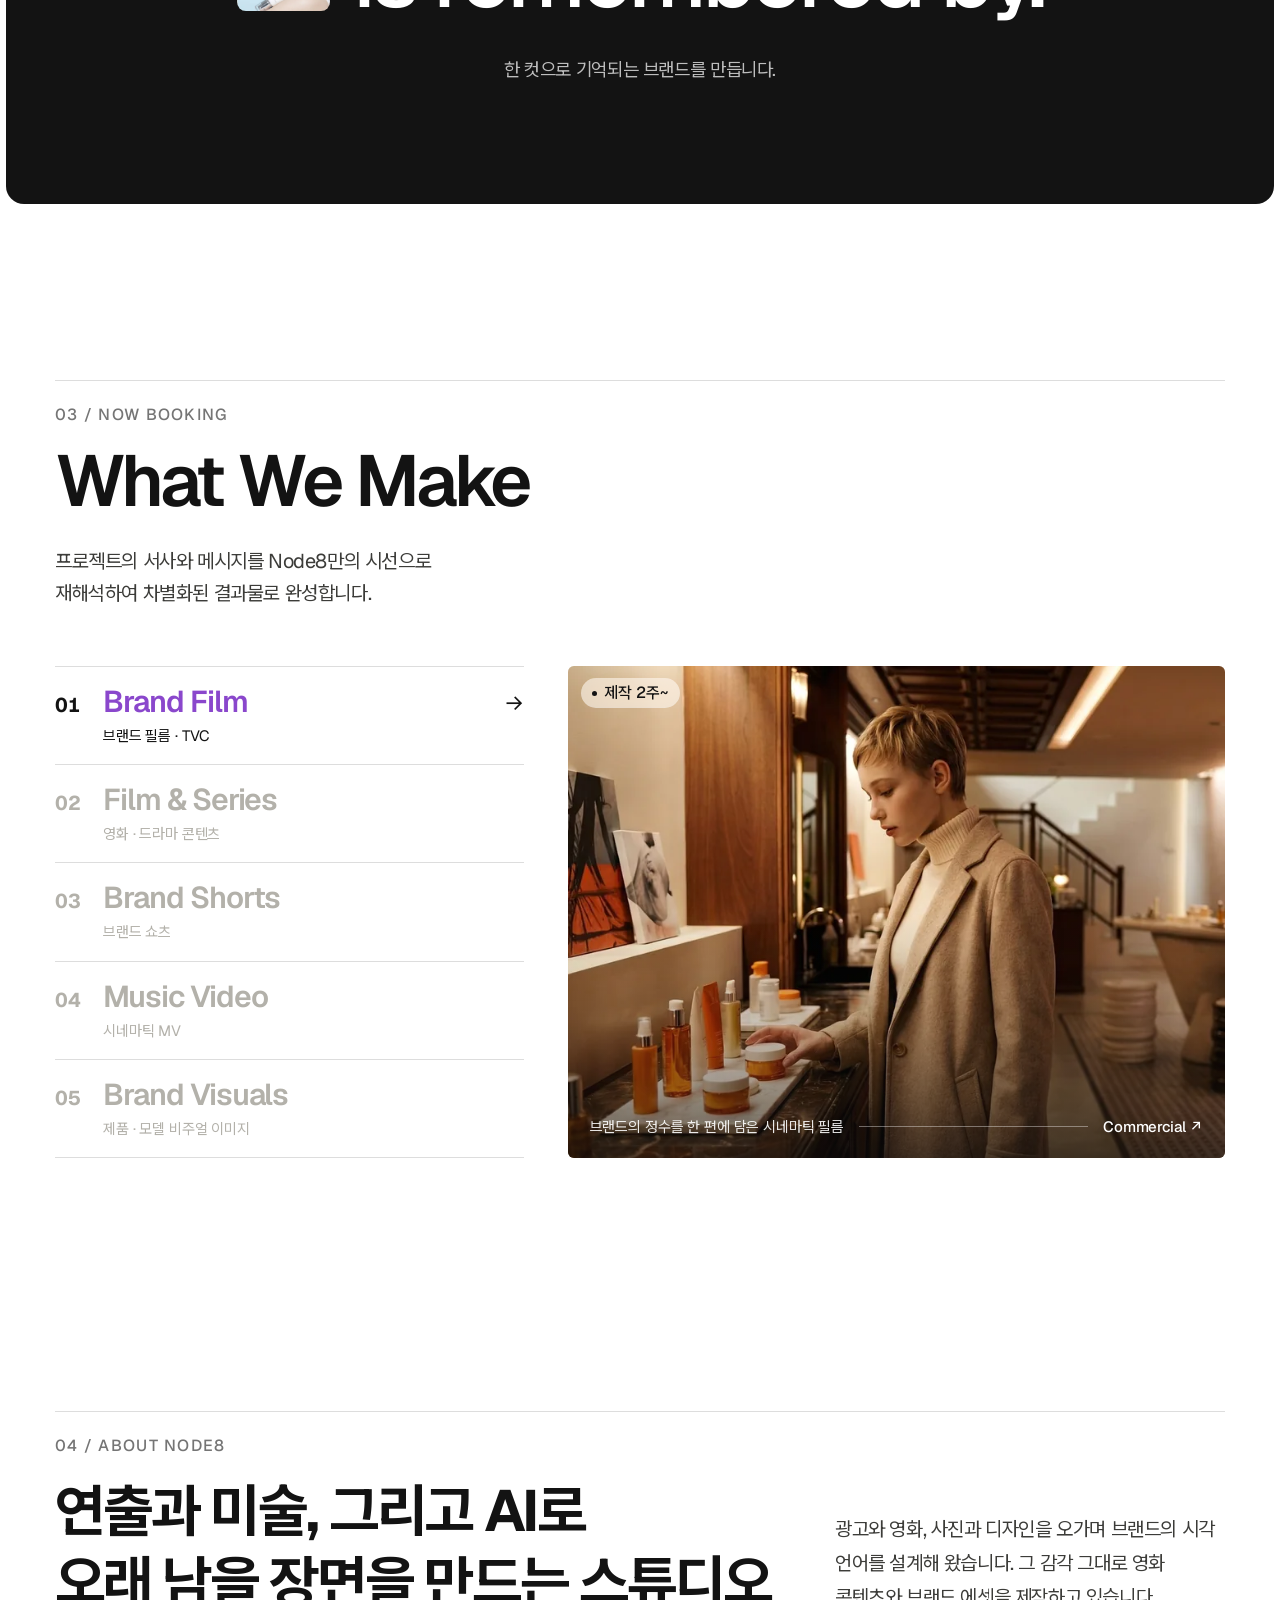
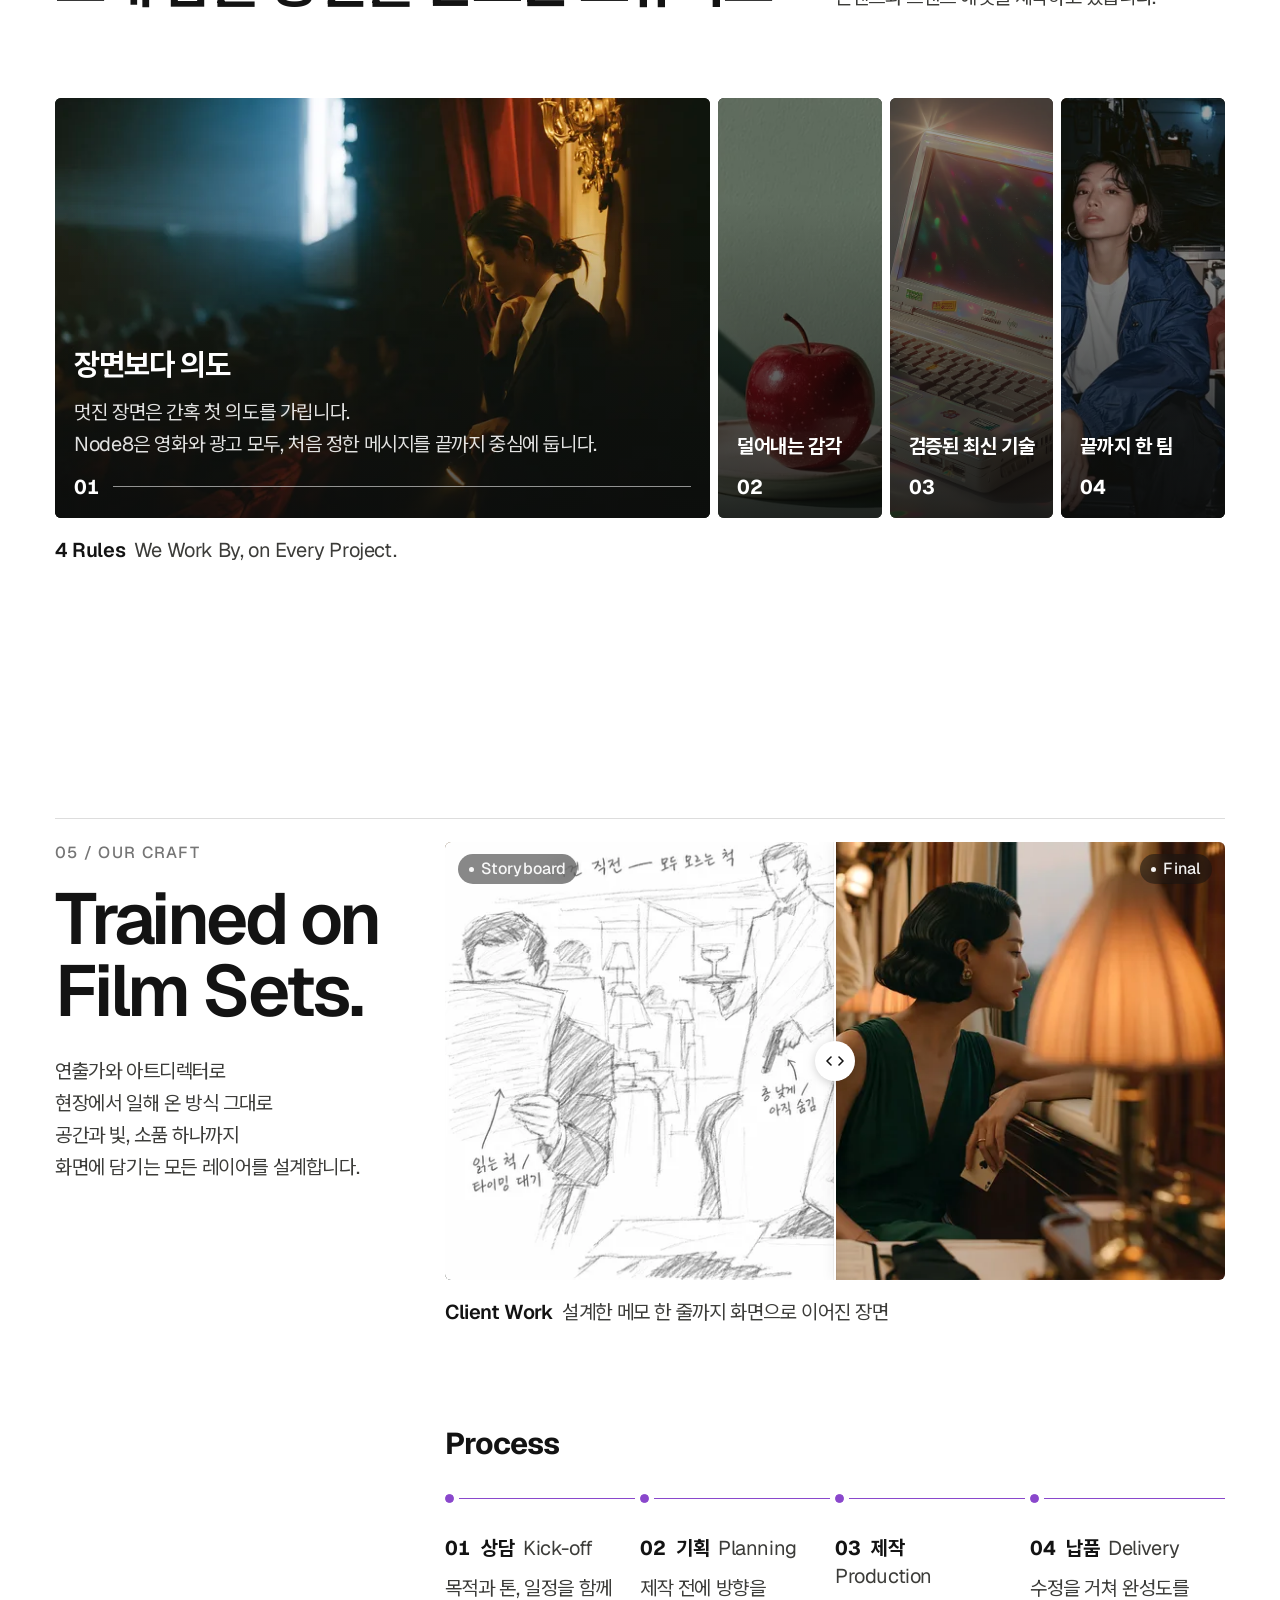
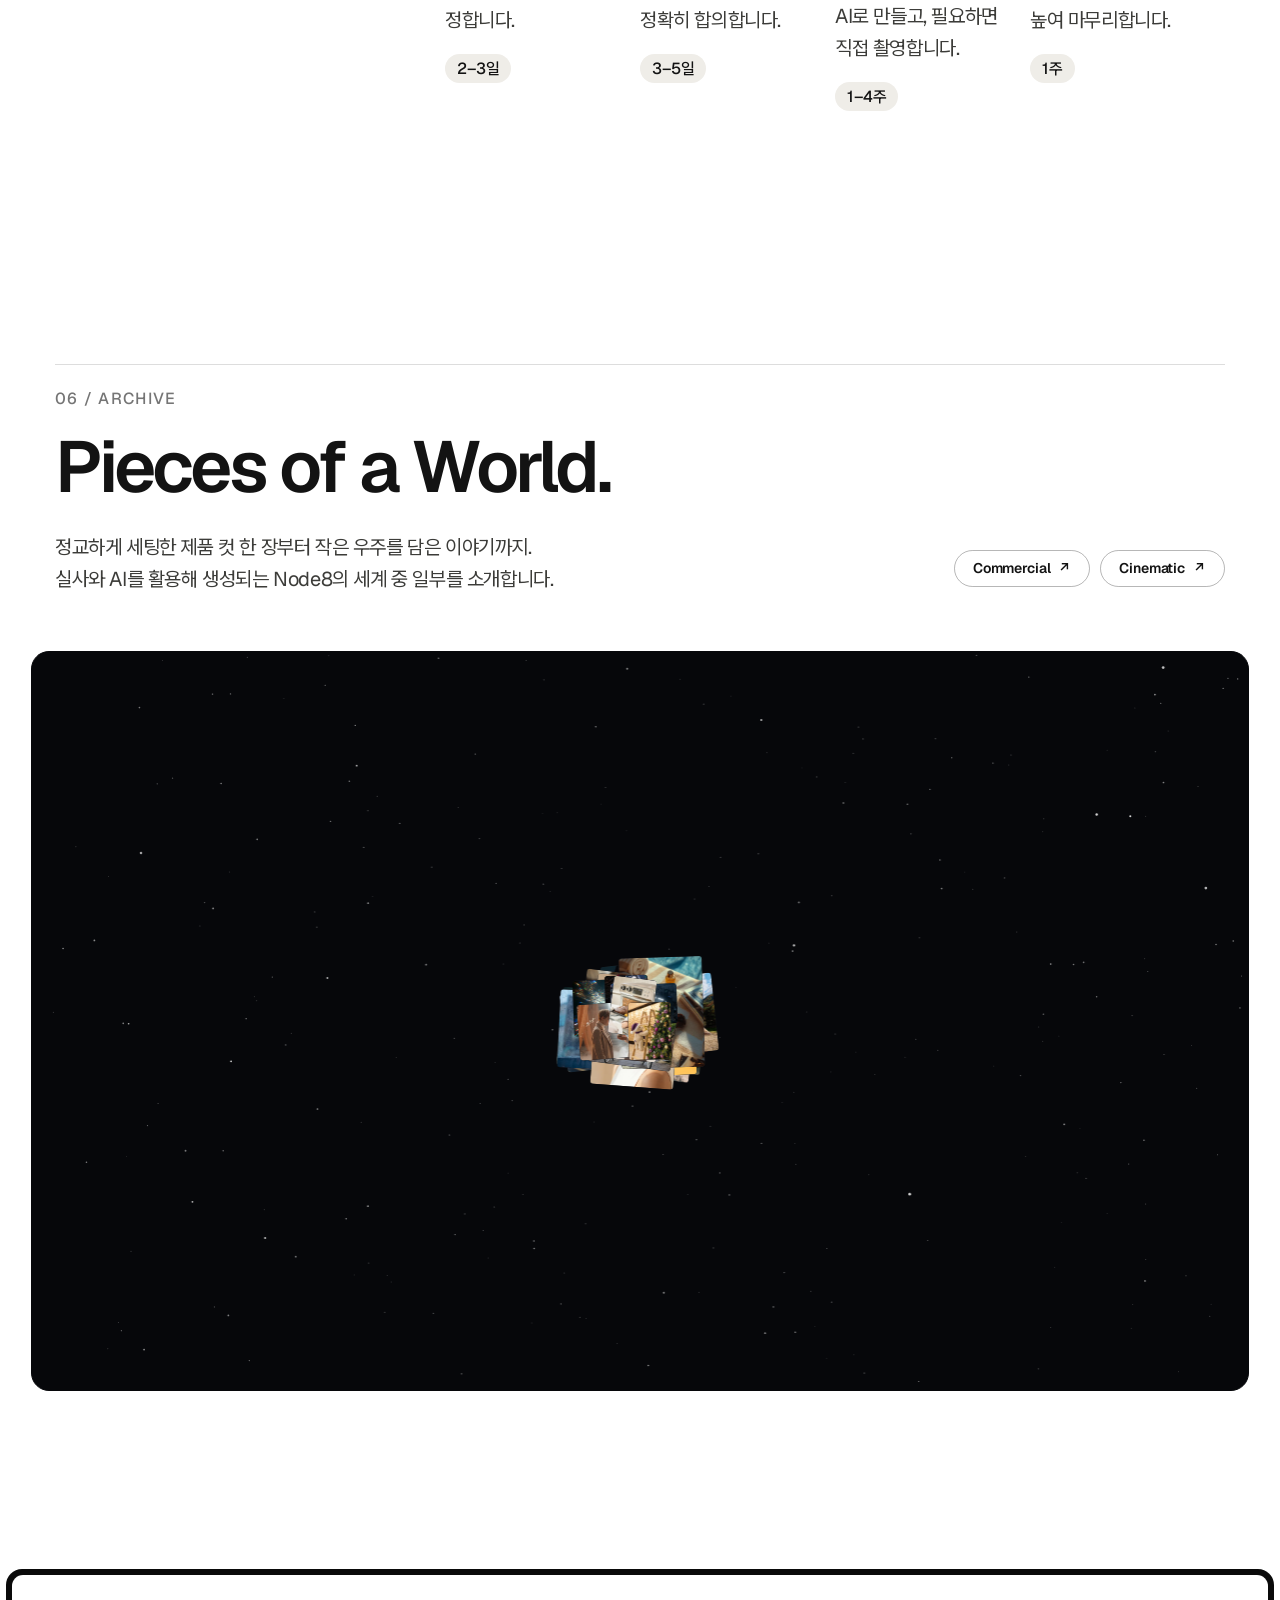
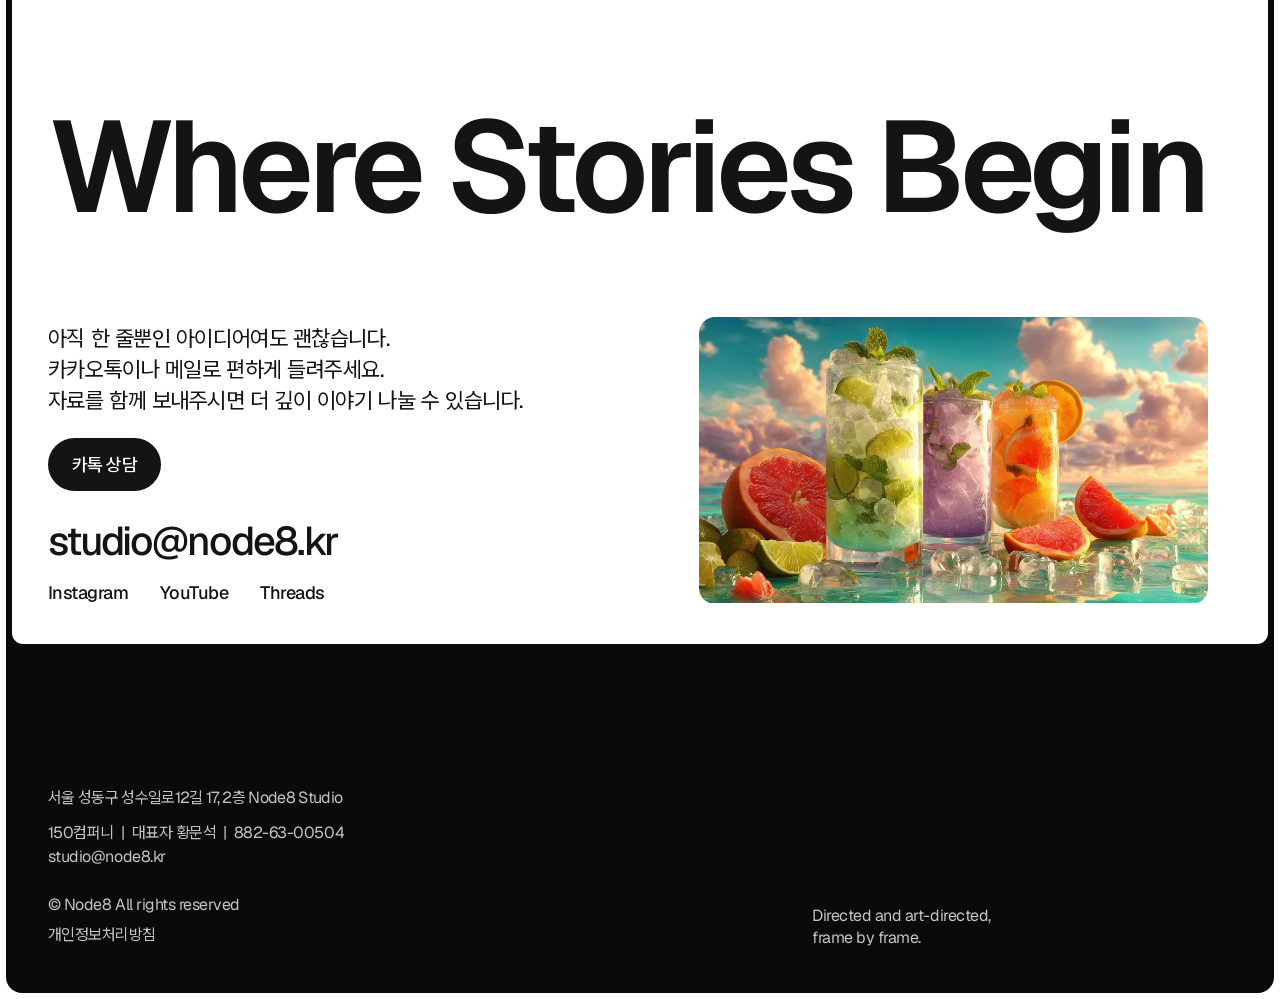
==== commit e102fee5: "Detail images: hide dark edge lines on rounded corners; add RUNNER vs SLOTH - project-detail.css: 1%" ====
--- a/index.html
+++ b/index.html
@@ -28,7 +28,7 @@
       <div class="home-logos" data-rise aria-label="함께한 브랜드"><div class="home-logos-track"><img src="assets/logos/%EC%82%BC%EC%84%B1.jpg" alt="Samsung" width="400" height="150" decoding="async" draggable="false"><img src="assets/logos/lg2.jpg" alt="LG" width="400" height="150" decoding="async" draggable="false"><img src="assets/logos/%EC%86%8C%EB%8B%88.jpg" alt="Sony" width="400" height="150" decoding="async" draggable="false"><img src="assets/logos/%EB%B3%BC%EB%B3%B4.jpg" alt="Volvo" width="400" height="150" decoding="async" draggable="false"><img src="assets/logos/%ED%98%84%EC%B9%B4.jpg" alt="Hyundai Card" width="400" height="150" decoding="async" draggable="false"><img src="assets/logos/%EC%95%84%EB%AA%A8%EB%A0%88.jpg" alt="Amorepacific" width="400" height="150" decoding="async" draggable="false"><img src="assets/logos/cj.jpg" alt="CJ ONSTYLE" width="400" height="150" decoding="async" draggable="false"><img src="assets/logos/%ED%95%98%EB%82%98%EC%9D%80%ED%96%89.jpg" alt="하나은행" width="400" height="150" decoding="async" draggable="false"><img src="assets/logos/%EC%98%88%EC%8A%A424.jpg" alt="YES24" width="400" height="150" decoding="async" draggable="false"><img src="assets/logos/%EC%98%AC%EB%A6%AC%EB%B8%8C%EC%98%81.jpg" alt="Olive Young" width="400" height="150" decoding="async" draggable="false"><img src="assets/logos/%EB%8D%94%ED%94%8C%EB%9D%BC%EC%9E%90.jpg" alt="The Plaza" width="400" height="150" decoding="async" draggable="false"><img src="assets/logos/GS25.jpg" alt="GS25" width="400" height="150" decoding="async" draggable="false"><img src="assets/logos/spc.jpg" alt="SPC 삼립" width="400" height="150" decoding="async" draggable="false"><img src="assets/logos/%EC%98%A4%EC%84%A4%EB%A1%9D2.jpg" alt="Osulloc" width="400" height="150" decoding="async" draggable="false"><img src="assets/logos/%EC%99%80%EC%BD%A4.jpg" alt="Wacom" width="400" height="150" decoding="async" draggable="false"><img src="assets/logos/%ED%8C%8C%EC%8A%A4.jpg" alt="Pascucci" width="400" height="150" decoding="async" draggable="false"></div></div>
     </section>
 
-    <section class="section section--short recent-projects" data-sanity-recent data-rise-group><div class="section-head head-row"><div><p class="label head-kicker" data-tune-id="recent-label" data-rise>02 / Now Showing</p><h2 class="display-title" data-tune-id="recent-title" data-rise>Recent Projects.</h2><p class="head-sub" data-rise>기획부터 완성까지,<br class="tune-br-m"> Node8의 최근 프로젝트를 소개합니다.</p></div><div class="head-aside head-aside--end" data-rise><div class="head-pills"><a class="head-pill" href="commercial/">Commercial <span>↗</span></a><a class="head-pill" href="cinematic/">Cinematic <span>↗</span></a></div></div></div><div class="recent-rail" aria-label="Recent projects" aria-roledescription="carousel" data-rise><!-- NODE8_RECENT_SNAPSHOT_START --><article class="recent-card"><a href="/project/?id=project-d8394922-ed70-43b7-aa39-dc204da45d45" draggable="false"><div class="recent-frame"><img src="https://cdn.sanity.io/images/0zt4vclh/production/eeca991f9eff85431059bcce9d268d5f6b35ba6c-1600x1200.jpg?w=1280&amp;fit=max&amp;auto=format&amp;q=85" srcset="https://cdn.sanity.io/images/0zt4vclh/production/eeca991f9eff85431059bcce9d268d5f6b35ba6c-1600x1200.jpg?w=320&amp;fit=max&amp;auto=format&amp;q=85 320w, https://cdn.sanity.io/images/0zt4vclh/production/eeca991f9eff85431059bcce9d268d5f6b35ba6c-1600x1200.jpg?w=480&amp;fit=max&amp;auto=format&amp;q=85 480w, https://cdn.sanity.io/images/0zt4vclh/production/eeca991f9eff85431059bcce9d268d5f6b35ba6c-1600x1200.jpg?w=640&amp;fit=max&amp;auto=format&amp;q=85 640w, https://cdn.sanity.io/images/0zt4vclh/production/eeca991f9eff85431059bcce9d268d5f6b35ba6c-1600x1200.jpg?w=800&amp;fit=max&amp;auto=format&amp;q=85 800w, https://cdn.sanity.io/images/0zt4vclh/production/eeca991f9eff85431059bcce9d268d5f6b35ba6c-1600x1200.jpg?w=1024&amp;fit=max&amp;auto=format&amp;q=85 1024w, https://cdn.sanity.io/images/0zt4vclh/production/eeca991f9eff85431059bcce9d268d5f6b35ba6c-1600x1200.jpg?w=1280&amp;fit=max&amp;auto=format&amp;q=85 1280w, https://cdn.sanity.io/images/0zt4vclh/production/eeca991f9eff85431059bcce9d268d5f6b35ba6c-1600x1200.jpg?w=1600&amp;fit=max&amp;auto=format&amp;q=85 1600w" sizes="(max-width:720px) 151vw, (max-width:1000px) 66vw, 60vw" width="1600" height="1200" alt="Yes24 2026 WorldCup" loading="eager" decoding="async"></div><div class="recent-caption"><h3><span class="cap-line">Yes24 2026 WorldCup</span></h3><div class="cap-row"><p class="recent-lower"><span class="cap-line">Yes24 2026 월드컵 TVC</span></p><i class="cap-rule" aria-hidden="true"></i><p class="recent-meta">Commercial Film<span>2026</span></p></div></div></a></article><article class="recent-card"><a href="/project/?id=project-7a381270-cb52-4729-90a9-ea37beb06872" draggable="false"><div class="recent-frame"><img src="https://cdn.sanity.io/images/0zt4vclh/production/e1655b190f0936340fd15de608fa1e8ff2e7782d-1920x1072.png?w=1280&amp;fit=max&amp;auto=format&amp;q=85" srcset="https://cdn.sanity.io/images/0zt4vclh/production/e1655b190f0936340fd15de608fa1e8ff2e7782d-1920x1072.png?w=320&amp;fit=max&amp;auto=format&amp;q=85 320w, https://cdn.sanity.io/images/0zt4vclh/production/e1655b190f0936340fd15de608fa1e8ff2e7782d-1920x1072.png?w=480&amp;fit=max&amp;auto=format&amp;q=85 480w, https://cdn.sanity.io/images/0zt4vclh/production/e1655b190f0936340fd15de608fa1e8ff2e7782d-1920x1072.png?w=640&amp;fit=max&amp;auto=format&amp;q=85 640w, https://cdn.sanity.io/images/0zt4vclh/production/e1655b190f0936340fd15de608fa1e8ff2e7782d-1920x1072.png?w=800&amp;fit=max&amp;auto=format&amp;q=85 800w, https://cdn.sanity.io/images/0zt4vclh/production/e1655b190f0936340fd15de608fa1e8ff2e7782d-1920x1072.png?w=1024&amp;fit=max&amp;auto=format&amp;q=85 1024w, https://cdn.sanity.io/images/0zt4vclh/production/e1655b190f0936340fd15de608fa1e8ff2e7782d-1920x1072.png?w=1280&amp;fit=max&amp;auto=format&amp;q=85 1280w, https://cdn.sanity.io/images/0zt4vclh/production/e1655b190f0936340fd15de608fa1e8ff2e7782d-1920x1072.png?w=1600&amp;fit=max&amp;auto=format&amp;q=85 1600w, https://cdn.sanity.io/images/0zt4vclh/production/e1655b190f0936340fd15de608fa1e8ff2e7782d-1920x1072.png?w=1920&amp;fit=max&amp;auto=format&amp;q=85 1920w" sizes="(max-width:720px) 203vw, (max-width:1000px) 66vw, 60vw" width="1920" height="1072" alt="JAEJOONG [OASIS] MV" loading="eager" decoding="async"></div><div class="recent-caption"><h3><span class="cap-line">JAEJOONG [OASIS] MV</span></h3><div class="cap-row"><p class="recent-lower"><span class="cap-line">재중 OASIS 뮤비</span></p><i class="cap-rule" aria-hidden="true"></i><p class="recent-meta">Cinematic Film<span>2026</span></p></div></div></a></article><article class="recent-card"><a href="/project/?id=project-1946e616-79b6-4032-835f-92003f733ba2" draggable="false"><div class="recent-frame"><img src="https://cdn.sanity.io/images/0zt4vclh/production/bc7b8e44bef25b3d68c53c3c9b2d1f47e9b7c106-1920x1080.jpg?w=1280&amp;fit=max&amp;auto=format&amp;q=85" srcset="https://cdn.sanity.io/images/0zt4vclh/production/bc7b8e44bef25b3d68c53c3c9b2d1f47e9b7c106-1920x1080.jpg?w=320&amp;fit=max&amp;auto=format&amp;q=85 320w, https://cdn.sanity.io/images/0zt4vclh/production/bc7b8e44bef25b3d68c53c3c9b2d1f47e9b7c106-1920x1080.jpg?w=480&amp;fit=max&amp;auto=format&amp;q=85 480w, https://cdn.sanity.io/images/0zt4vclh/production/bc7b8e44bef25b3d68c53c3c9b2d1f47e9b7c106-1920x1080.jpg?w=640&amp;fit=max&amp;auto=format&amp;q=85 640w, https://cdn.sanity.io/images/0zt4vclh/production/bc7b8e44bef25b3d68c53c3c9b2d1f47e9b7c106-1920x1080.jpg?w=800&amp;fit=max&amp;auto=format&amp;q=85 800w, https://cdn.sanity.io/images/0zt4vclh/production/bc7b8e44bef25b3d68c53c3c9b2d1f47e9b7c106-1920x1080.jpg?w=1024&amp;fit=max&amp;auto=format&amp;q=85 1024w, https://cdn.sanity.io/images/0zt4vclh/production/bc7b8e44bef25b3d68c53c3c9b2d1f47e9b7c106-1920x1080.jpg?w=1280&amp;fit=max&amp;auto=format&amp;q=85 1280w, https://cdn.sanity.io/images/0zt4vclh/production/bc7b8e44bef25b3d68c53c3c9b2d1f47e9b7c106-1920x1080.jpg?w=1600&amp;fit=max&amp;auto=format&amp;q=85 1600w, https://cdn.sanity.io/images/0zt4vclh/production/bc7b8e44bef25b3d68c53c3c9b2d1f47e9b7c106-1920x1080.jpg?w=1920&amp;fit=max&amp;auto=format&amp;q=85 1920w" sizes="(max-width:720px) 202vw, (max-width:1000px) 66vw, 60vw" width="1920" height="1080" alt="HanaBank 2026 WorldCup" loading="eager" decoding="async"></div><div class="recent-caption"><h3><span class="cap-line">HanaBank 2026 WorldCup</span></h3><div class="cap-row"><p class="recent-lower"><span class="cap-line">하나은행 2026 월드컵 TVC</span></p><i class="cap-rule" aria-hidden="true"></i><p class="recent-meta">Commercial Film<span>2026</span></p></div></div></a></article><article class="recent-card"><a href="/project/?id=project-b3898b71-f2d4-4791-992b-7a54cf990b40" draggable="false"><div class="recent-frame"><img src="https://cdn.sanity.io/images/0zt4vclh/production/3474c28c34d3ded59b7a0ff4f4dd02e32698f8e2-3840x2160.jpg?w=1280&amp;fit=max&amp;auto=format&amp;q=85" srcset="https://cdn.sanity.io/images/0zt4vclh/production/3474c28c34d3ded59b7a0ff4f4dd02e32698f8e2-3840x2160.jpg?w=320&amp;fit=max&amp;auto=format&amp;q=85 320w, https://cdn.sanity.io/images/0zt4vclh/production/3474c28c34d3ded59b7a0ff4f4dd02e32698f8e2-3840x2160.jpg?w=480&amp;fit=max&amp;auto=format&amp;q=85 480w, https://cdn.sanity.io/images/0zt4vclh/production/3474c28c34d3ded59b7a0ff4f4dd02e32698f8e2-3840x2160.jpg?w=640&amp;fit=max&amp;auto=format&amp;q=85 640w, https://cdn.sanity.io/images/0zt4vclh/production/3474c28c34d3ded59b7a0ff4f4dd02e32698f8e2-3840x2160.jpg?w=800&amp;fit=max&amp;auto=format&amp;q=85 800w, https://cdn.sanity.io/images/0zt4vclh/production/3474c28c34d3ded59b7a0ff4f4dd02e32698f8e2-3840x2160.jpg?w=1024&amp;fit=max&amp;auto=format&amp;q=85 1024w, https://cdn.sanity.io/images/0zt4vclh/production/3474c28c34d3ded59b7a0ff4f4dd02e32698f8e2-3840x2160.jpg?w=1280&amp;fit=max&amp;auto=format&amp;q=85 1280w, https://cdn.sanity.io/images/0zt4vclh/production/3474c28c34d3ded59b7a0ff4f4dd02e32698f8e2-3840x2160.jpg?w=1600&amp;fit=max&amp;auto=format&amp;q=85 1600w, https://cdn.sanity.io/images/0zt4vclh/production/3474c28c34d3ded59b7a0ff4f4dd02e32698f8e2-3840x2160.jpg?w=2048&amp;fit=max&amp;auto=format&amp;q=85 2048w, https://cdn.sanity.io/images/0zt4vclh/production/3474c28c34d3ded59b7a0ff4f4dd02e32698f8e2-3840x2160.jpg?w=2560&amp;fit=max&amp;auto=format&amp;q=85 2560w" sizes="(max-width:720px) 202vw, (max-width:1000px) 66vw, 60vw" width="3840" height="2160" alt="OH SHEEP!" loading="eager" decoding="async"></div><div class="recent-caption"><h3><span class="cap-line">OH SHEEP!</span></h3><div class="cap-row"><p class="recent-lower"><span class="cap-line">감튀 하나 떨어뜨렸을 뿐인데...</span></p><i class="cap-rule" aria-hidden="true"></i><p class="recent-meta">Cinematic Film<span>2026</span></p></div></div></a></article><article class="recent-card"><a href="/project/?id=project-d96021a9-1b5c-4c09-9c99-33113b46a39c" draggable="false"><div class="recent-frame"><img src="https://cdn.sanity.io/images/0zt4vclh/production/d6eec66efd333425ae82d0e87bca5d4da6313ccb-2048x1152.jpg?w=1280&amp;fit=max&amp;auto=format&amp;q=85" srcset="https://cdn.sanity.io/images/0zt4vclh/production/d6eec66efd333425ae82d0e87bca5d4da6313ccb-2048x1152.jpg?w=320&amp;fit=max&amp;auto=format&amp;q=85 320w, https://cdn.sanity.io/images/0zt4vclh/production/d6eec66efd333425ae82d0e87bca5d4da6313ccb-2048x1152.jpg?w=480&amp;fit=max&amp;auto=format&amp;q=85 480w, https://cdn.sanity.io/images/0zt4vclh/production/d6eec66efd333425ae82d0e87bca5d4da6313ccb-2048x1152.jpg?w=640&amp;fit=max&amp;auto=format&amp;q=85 640w, https://cdn.sanity.io/images/0zt4vclh/production/d6eec66efd333425ae82d0e87bca5d4da6313ccb-2048x1152.jpg?w=800&amp;fit=max&amp;auto=format&amp;q=85 800w, https://cdn.sanity.io/images/0zt4vclh/production/d6eec66efd333425ae82d0e87bca5d4da6313ccb-2048x1152.jpg?w=1024&amp;fit=max&amp;auto=format&amp;q=85 1024w, https://cdn.sanity.io/images/0zt4vclh/production/d6eec66efd333425ae82d0e87bca5d4da6313ccb-2048x1152.jpg?w=1280&amp;fit=max&amp;auto=format&amp;q=85 1280w, https://cdn.sanity.io/images/0zt4vclh/production/d6eec66efd333425ae82d0e87bca5d4da6313ccb-2048x1152.jpg?w=1600&amp;fit=max&amp;auto=format&amp;q=85 1600w, https://cdn.sanity.io/images/0zt4vclh/production/d6eec66efd333425ae82d0e87bca5d4da6313ccb-2048x1152.jpg?w=2048&amp;fit=max&amp;auto=format&amp;q=85 2048w" sizes="(max-width:720px) 202vw, (max-width:1000px) 66vw, 60vw" width="2048" height="1152" alt="이상한 걸 주웠다" loading="eager" decoding="async"></div><div class="recent-caption"><h3><span class="cap-line">이상한 걸 주웠다</span></h3><div class="cap-row"><p class="recent-lower"><span class="cap-line">EP1. Not a Cat</span></p><i class="cap-rule" aria-hidden="true"></i><p class="recent-meta">Cinematic Film<span>2026</span></p></div></div></a></article><article class="recent-card"><a href="/project/?id=project-e1917c8a-3b01-4b3a-a56c-97d36fb6c68d" draggable="false"><div class="recent-frame"><img src="https://cdn.sanity.io/images/0zt4vclh/production/20cd411471ae344f0d7a93f250719e14e193c221-1600x1200.jpg?w=1280&amp;fit=max&amp;auto=format&amp;q=85" srcset="https://cdn.sanity.io/images/0zt4vclh/production/20cd411471ae344f0d7a93f250719e14e193c221-1600x1200.jpg?w=320&amp;fit=max&amp;auto=format&amp;q=85 320w, https://cdn.sanity.io/images/0zt4vclh/production/20cd411471ae344f0d7a93f250719e14e193c221-1600x1200.jpg?w=480&amp;fit=max&amp;auto=format&amp;q=85 480w, https://cdn.sanity.io/images/0zt4vclh/production/20cd411471ae344f0d7a93f250719e14e193c221-1600x1200.jpg?w=640&amp;fit=max&amp;auto=format&amp;q=85 640w, https://cdn.sanity.io/images/0zt4vclh/production/20cd411471ae344f0d7a93f250719e14e193c221-1600x1200.jpg?w=800&amp;fit=max&amp;auto=format&amp;q=85 800w, https://cdn.sanity.io/images/0zt4vclh/production/20cd411471ae344f0d7a93f250719e14e193c221-1600x1200.jpg?w=1024&amp;fit=max&amp;auto=format&amp;q=85 1024w, https://cdn.sanity.io/images/0zt4vclh/production/20cd411471ae344f0d7a93f250719e14e193c221-1600x1200.jpg?w=1280&amp;fit=max&amp;auto=format&amp;q=85 1280w, https://cdn.sanity.io/images/0zt4vclh/production/20cd411471ae344f0d7a93f250719e14e193c221-1600x1200.jpg?w=1600&amp;fit=max&amp;auto=format&amp;q=85 1600w" sizes="(max-width:720px) 151vw, (max-width:1000px) 66vw, 60vw" width="1600" height="1200" alt="Ember" loading="eager" decoding="async"></div><div class="recent-caption"><h3><span class="cap-line">Ember</span></h3><div class="cap-row"><p class="recent-lower"><span class="cap-line">EP.1 Among the Strays</span></p><i class="cap-rule" aria-hidden="true"></i><p class="recent-meta">Cinematic Film<span>2026</span></p></div></div></a></article><script type="application/json" data-recent-snapshot>[{"_id":"project-d8394922-ed70-43b7-aa39-dc204da45d45","lowerTitle":"Yes24 2026 월드컵 TVC","previewVideoUrl":null,"section":"commercial","thumbnailUrl":"https://cdn.sanity.io/images/0zt4vclh/production/eeca991f9eff85431059bcce9d268d5f6b35ba6c-1600x1200.jpg","title":"Yes24 2026 WorldCup","year":2026},{"_id":"project-7a381270-cb52-4729-90a9-ea37beb06872","lowerTitle":"재중 OASIS 뮤비","previewVideoUrl":null,"section":"cinematic","thumbnailUrl":"https://cdn.sanity.io/images/0zt4vclh/production/e1655b190f0936340fd15de608fa1e8ff2e7782d-1920x1072.png","title":"JAEJOONG [OASIS] MV","year":2026},{"_id":"project-1946e616-79b6-4032-835f-92003f733ba2","lowerTitle":"하나은행 2026 월드컵 TVC","previewVideoUrl":null,"section":"commercial","thumbnailUrl":"https://cdn.sanity.io/images/0zt4vclh/production/bc7b8e44bef25b3d68c53c3c9b2d1f47e9b7c106-1920x1080.jpg","title":"HanaBank 2026 WorldCup","year":2026},{"_id":"project-b3898b71-f2d4-4791-992b-7a54cf990b40","lowerTitle":"감튀 하나 떨어뜨렸을 뿐인데...","previewVideoUrl":null,"section":"cinematic","thumbnailUrl":"https://cdn.sanity.io/images/0zt4vclh/production/3474c28c34d3ded59b7a0ff4f4dd02e32698f8e2-3840x2160.jpg","title":"OH SHEEP!","year":2026},{"_id":"project-d96021a9-1b5c-4c09-9c99-33113b46a39c","lowerTitle":"EP1. Not a Cat","previewVideoUrl":null,"section":"cinematic","thumbnailUrl":"https://cdn.sanity.io/images/0zt4vclh/production/d6eec66efd333425ae82d0e87bca5d4da6313ccb-2048x1152.jpg","title":"이상한 걸 주웠다","year":2026},{"_id":"project-e1917c8a-3b01-4b3a-a56c-97d36fb6c68d","lowerTitle":"EP.1 Among the Strays","previewVideoUrl":null,"section":"cinematic","thumbnailUrl":"https://cdn.sanity.io/images/0zt4vclh/production/20cd411471ae344f0d7a93f250719e14e193c221-1600x1200.jpg","title":"Ember","year":2026}]</script><!-- NODE8_RECENT_SNAPSHOT_END --></div></section>
+    <section class="section section--short recent-projects" data-sanity-recent data-rise-group><div class="section-head head-row"><div><p class="label head-kicker" data-tune-id="recent-label" data-rise>02 / Now Showing</p><h2 class="display-title" data-tune-id="recent-title" data-rise>Recent Projects.</h2><p class="head-sub" data-rise>기획부터 완성까지,<br class="tune-br-m"> Node8의 최근 프로젝트를 소개합니다.</p></div><div class="head-aside head-aside--end" data-rise><div class="head-pills"><a class="head-pill" href="commercial/">Commercial <span>↗</span></a><a class="head-pill" href="cinematic/">Cinematic <span>↗</span></a></div></div></div><div class="recent-rail" aria-label="Recent projects" aria-roledescription="carousel" data-rise><!-- NODE8_RECENT_SNAPSHOT_START --><article class="recent-card"><a href="/project/?id=project-d8394922-ed70-43b7-aa39-dc204da45d45" draggable="false"><div class="recent-frame"><img src="https://cdn.sanity.io/images/0zt4vclh/production/eeca991f9eff85431059bcce9d268d5f6b35ba6c-1600x1200.jpg?w=1280&amp;fit=max&amp;auto=format&amp;q=85" srcset="https://cdn.sanity.io/images/0zt4vclh/production/eeca991f9eff85431059bcce9d268d5f6b35ba6c-1600x1200.jpg?w=320&amp;fit=max&amp;auto=format&amp;q=85 320w, https://cdn.sanity.io/images/0zt4vclh/production/eeca991f9eff85431059bcce9d268d5f6b35ba6c-1600x1200.jpg?w=480&amp;fit=max&amp;auto=format&amp;q=85 480w, https://cdn.sanity.io/images/0zt4vclh/production/eeca991f9eff85431059bcce9d268d5f6b35ba6c-1600x1200.jpg?w=640&amp;fit=max&amp;auto=format&amp;q=85 640w, https://cdn.sanity.io/images/0zt4vclh/production/eeca991f9eff85431059bcce9d268d5f6b35ba6c-1600x1200.jpg?w=800&amp;fit=max&amp;auto=format&amp;q=85 800w, https://cdn.sanity.io/images/0zt4vclh/production/eeca991f9eff85431059bcce9d268d5f6b35ba6c-1600x1200.jpg?w=1024&amp;fit=max&amp;auto=format&amp;q=85 1024w, https://cdn.sanity.io/images/0zt4vclh/production/eeca991f9eff85431059bcce9d268d5f6b35ba6c-1600x1200.jpg?w=1280&amp;fit=max&amp;auto=format&amp;q=85 1280w, https://cdn.sanity.io/images/0zt4vclh/production/eeca991f9eff85431059bcce9d268d5f6b35ba6c-1600x1200.jpg?w=1600&amp;fit=max&amp;auto=format&amp;q=85 1600w" sizes="(max-width:720px) 151vw, (max-width:1000px) 66vw, 60vw" width="1600" height="1200" alt="Yes24 2026 WorldCup" loading="eager" decoding="async"></div><div class="recent-caption"><h3><span class="cap-line">Yes24 2026 WorldCup</span></h3><div class="cap-row"><p class="recent-lower"><span class="cap-line">Yes24 2026 월드컵 TVC</span></p><i class="cap-rule" aria-hidden="true"></i><p class="recent-meta">Commercial Film<span>2026</span></p></div></div></a></article><article class="recent-card"><a href="/project/?id=project-92188e47-aca3-4cd4-94a3-8113e6db3c92" draggable="false"><div class="recent-frame"><img src="https://cdn.sanity.io/images/0zt4vclh/production/fc1fcd49a029ffeda82f43fb864a214578229a6a-1920x1080.jpg?w=1280&amp;fit=max&amp;auto=format&amp;q=85" srcset="https://cdn.sanity.io/images/0zt4vclh/production/fc1fcd49a029ffeda82f43fb864a214578229a6a-1920x1080.jpg?w=320&amp;fit=max&amp;auto=format&amp;q=85 320w, https://cdn.sanity.io/images/0zt4vclh/production/fc1fcd49a029ffeda82f43fb864a214578229a6a-1920x1080.jpg?w=480&amp;fit=max&amp;auto=format&amp;q=85 480w, https://cdn.sanity.io/images/0zt4vclh/production/fc1fcd49a029ffeda82f43fb864a214578229a6a-1920x1080.jpg?w=640&amp;fit=max&amp;auto=format&amp;q=85 640w, https://cdn.sanity.io/images/0zt4vclh/production/fc1fcd49a029ffeda82f43fb864a214578229a6a-1920x1080.jpg?w=800&amp;fit=max&amp;auto=format&amp;q=85 800w, https://cdn.sanity.io/images/0zt4vclh/production/fc1fcd49a029ffeda82f43fb864a214578229a6a-1920x1080.jpg?w=1024&amp;fit=max&amp;auto=format&amp;q=85 1024w, https://cdn.sanity.io/images/0zt4vclh/production/fc1fcd49a029ffeda82f43fb864a214578229a6a-1920x1080.jpg?w=1280&amp;fit=max&amp;auto=format&amp;q=85 1280w, https://cdn.sanity.io/images/0zt4vclh/production/fc1fcd49a029ffeda82f43fb864a214578229a6a-1920x1080.jpg?w=1600&amp;fit=max&amp;auto=format&amp;q=85 1600w, https://cdn.sanity.io/images/0zt4vclh/production/fc1fcd49a029ffeda82f43fb864a214578229a6a-1920x1080.jpg?w=1920&amp;fit=max&amp;auto=format&amp;q=85 1920w" sizes="(max-width:720px) 202vw, (max-width:1000px) 66vw, 60vw" width="1920" height="1080" alt="RUNNER vs SLOTH" loading="eager" decoding="async"><video class="recent-video" src="https://cdn.sanity.io/files/0zt4vclh/production/415ea6b73a1ebba9d8ab66458499dfd3bf61a4ca.mp4" muted loop playsinline preload="none" disablepictureinpicture aria-hidden="true"></video></div><div class="recent-caption"><h3><span class="cap-line">RUNNER vs SLOTH</span></h3><div class="cap-row"><p class="recent-lower"><span class="cap-line">누가 나무늘보가 느리다고 했지?</span></p><i class="cap-rule" aria-hidden="true"></i><p class="recent-meta">Cinematic Film<span>2026</span></p></div></div></a></article><article class="recent-card"><a href="/project/?id=project-7a381270-cb52-4729-90a9-ea37beb06872" draggable="false"><div class="recent-frame"><img src="https://cdn.sanity.io/images/0zt4vclh/production/e1655b190f0936340fd15de608fa1e8ff2e7782d-1920x1072.png?w=1280&amp;fit=max&amp;auto=format&amp;q=85" srcset="https://cdn.sanity.io/images/0zt4vclh/production/e1655b190f0936340fd15de608fa1e8ff2e7782d-1920x1072.png?w=320&amp;fit=max&amp;auto=format&amp;q=85 320w, https://cdn.sanity.io/images/0zt4vclh/production/e1655b190f0936340fd15de608fa1e8ff2e7782d-1920x1072.png?w=480&amp;fit=max&amp;auto=format&amp;q=85 480w, https://cdn.sanity.io/images/0zt4vclh/production/e1655b190f0936340fd15de608fa1e8ff2e7782d-1920x1072.png?w=640&amp;fit=max&amp;auto=format&amp;q=85 640w, https://cdn.sanity.io/images/0zt4vclh/production/e1655b190f0936340fd15de608fa1e8ff2e7782d-1920x1072.png?w=800&amp;fit=max&amp;auto=format&amp;q=85 800w, https://cdn.sanity.io/images/0zt4vclh/production/e1655b190f0936340fd15de608fa1e8ff2e7782d-1920x1072.png?w=1024&amp;fit=max&amp;auto=format&amp;q=85 1024w, https://cdn.sanity.io/images/0zt4vclh/production/e1655b190f0936340fd15de608fa1e8ff2e7782d-1920x1072.png?w=1280&amp;fit=max&amp;auto=format&amp;q=85 1280w, https://cdn.sanity.io/images/0zt4vclh/production/e1655b190f0936340fd15de608fa1e8ff2e7782d-1920x1072.png?w=1600&amp;fit=max&amp;auto=format&amp;q=85 1600w, https://cdn.sanity.io/images/0zt4vclh/production/e1655b190f0936340fd15de608fa1e8ff2e7782d-1920x1072.png?w=1920&amp;fit=max&amp;auto=format&amp;q=85 1920w" sizes="(max-width:720px) 203vw, (max-width:1000px) 66vw, 60vw" width="1920" height="1072" alt="JAEJOONG [OASIS] MV" loading="eager" decoding="async"></div><div class="recent-caption"><h3><span class="cap-line">JAEJOONG [OASIS] MV</span></h3><div class="cap-row"><p class="recent-lower"><span class="cap-line">재중 OASIS 뮤비</span></p><i class="cap-rule" aria-hidden="true"></i><p class="recent-meta">Cinematic Film<span>2026</span></p></div></div></a></article><article class="recent-card"><a href="/project/?id=project-1946e616-79b6-4032-835f-92003f733ba2" draggable="false"><div class="recent-frame"><img src="https://cdn.sanity.io/images/0zt4vclh/production/bc7b8e44bef25b3d68c53c3c9b2d1f47e9b7c106-1920x1080.jpg?w=1280&amp;fit=max&amp;auto=format&amp;q=85" srcset="https://cdn.sanity.io/images/0zt4vclh/production/bc7b8e44bef25b3d68c53c3c9b2d1f47e9b7c106-1920x1080.jpg?w=320&amp;fit=max&amp;auto=format&amp;q=85 320w, https://cdn.sanity.io/images/0zt4vclh/production/bc7b8e44bef25b3d68c53c3c9b2d1f47e9b7c106-1920x1080.jpg?w=480&amp;fit=max&amp;auto=format&amp;q=85 480w, https://cdn.sanity.io/images/0zt4vclh/production/bc7b8e44bef25b3d68c53c3c9b2d1f47e9b7c106-1920x1080.jpg?w=640&amp;fit=max&amp;auto=format&amp;q=85 640w, https://cdn.sanity.io/images/0zt4vclh/production/bc7b8e44bef25b3d68c53c3c9b2d1f47e9b7c106-1920x1080.jpg?w=800&amp;fit=max&amp;auto=format&amp;q=85 800w, https://cdn.sanity.io/images/0zt4vclh/production/bc7b8e44bef25b3d68c53c3c9b2d1f47e9b7c106-1920x1080.jpg?w=1024&amp;fit=max&amp;auto=format&amp;q=85 1024w, https://cdn.sanity.io/images/0zt4vclh/production/bc7b8e44bef25b3d68c53c3c9b2d1f47e9b7c106-1920x1080.jpg?w=1280&amp;fit=max&amp;auto=format&amp;q=85 1280w, https://cdn.sanity.io/images/0zt4vclh/production/bc7b8e44bef25b3d68c53c3c9b2d1f47e9b7c106-1920x1080.jpg?w=1600&amp;fit=max&amp;auto=format&amp;q=85 1600w, https://cdn.sanity.io/images/0zt4vclh/production/bc7b8e44bef25b3d68c53c3c9b2d1f47e9b7c106-1920x1080.jpg?w=1920&amp;fit=max&amp;auto=format&amp;q=85 1920w" sizes="(max-width:720px) 202vw, (max-width:1000px) 66vw, 60vw" width="1920" height="1080" alt="HanaBank 2026 WorldCup" loading="eager" decoding="async"></div><div class="recent-caption"><h3><span class="cap-line">HanaBank 2026 WorldCup</span></h3><div class="cap-row"><p class="recent-lower"><span class="cap-line">하나은행 2026 월드컵 TVC</span></p><i class="cap-rule" aria-hidden="true"></i><p class="recent-meta">Commercial Film<span>2026</span></p></div></div></a></article><article class="recent-card"><a href="/project/?id=project-b3898b71-f2d4-4791-992b-7a54cf990b40" draggable="false"><div class="recent-frame"><img src="https://cdn.sanity.io/images/0zt4vclh/production/3474c28c34d3ded59b7a0ff4f4dd02e32698f8e2-3840x2160.jpg?w=1280&amp;fit=max&amp;auto=format&amp;q=85" srcset="https://cdn.sanity.io/images/0zt4vclh/production/3474c28c34d3ded59b7a0ff4f4dd02e32698f8e2-3840x2160.jpg?w=320&amp;fit=max&amp;auto=format&amp;q=85 320w, https://cdn.sanity.io/images/0zt4vclh/production/3474c28c34d3ded59b7a0ff4f4dd02e32698f8e2-3840x2160.jpg?w=480&amp;fit=max&amp;auto=format&amp;q=85 480w, https://cdn.sanity.io/images/0zt4vclh/production/3474c28c34d3ded59b7a0ff4f4dd02e32698f8e2-3840x2160.jpg?w=640&amp;fit=max&amp;auto=format&amp;q=85 640w, https://cdn.sanity.io/images/0zt4vclh/production/3474c28c34d3ded59b7a0ff4f4dd02e32698f8e2-3840x2160.jpg?w=800&amp;fit=max&amp;auto=format&amp;q=85 800w, https://cdn.sanity.io/images/0zt4vclh/production/3474c28c34d3ded59b7a0ff4f4dd02e32698f8e2-3840x2160.jpg?w=1024&amp;fit=max&amp;auto=format&amp;q=85 1024w, https://cdn.sanity.io/images/0zt4vclh/production/3474c28c34d3ded59b7a0ff4f4dd02e32698f8e2-3840x2160.jpg?w=1280&amp;fit=max&amp;auto=format&amp;q=85 1280w, https://cdn.sanity.io/images/0zt4vclh/production/3474c28c34d3ded59b7a0ff4f4dd02e32698f8e2-3840x2160.jpg?w=1600&amp;fit=max&amp;auto=format&amp;q=85 1600w, https://cdn.sanity.io/images/0zt4vclh/production/3474c28c34d3ded59b7a0ff4f4dd02e32698f8e2-3840x2160.jpg?w=2048&amp;fit=max&amp;auto=format&amp;q=85 2048w, https://cdn.sanity.io/images/0zt4vclh/production/3474c28c34d3ded59b7a0ff4f4dd02e32698f8e2-3840x2160.jpg?w=2560&amp;fit=max&amp;auto=format&amp;q=85 2560w" sizes="(max-width:720px) 202vw, (max-width:1000px) 66vw, 60vw" width="3840" height="2160" alt="OH SHEEP!" loading="eager" decoding="async"></div><div class="recent-caption"><h3><span class="cap-line">OH SHEEP!</span></h3><div class="cap-row"><p class="recent-lower"><span class="cap-line">감튀 하나 떨어뜨렸을 뿐인데...</span></p><i class="cap-rule" aria-hidden="true"></i><p class="recent-meta">Cinematic Film<span>2026</span></p></div></div></a></article><article class="recent-card"><a href="/project/?id=project-d96021a9-1b5c-4c09-9c99-33113b46a39c" draggable="false"><div class="recent-frame"><img src="https://cdn.sanity.io/images/0zt4vclh/production/d6eec66efd333425ae82d0e87bca5d4da6313ccb-2048x1152.jpg?w=1280&amp;fit=max&amp;auto=format&amp;q=85" srcset="https://cdn.sanity.io/images/0zt4vclh/production/d6eec66efd333425ae82d0e87bca5d4da6313ccb-2048x1152.jpg?w=320&amp;fit=max&amp;auto=format&amp;q=85 320w, https://cdn.sanity.io/images/0zt4vclh/production/d6eec66efd333425ae82d0e87bca5d4da6313ccb-2048x1152.jpg?w=480&amp;fit=max&amp;auto=format&amp;q=85 480w, https://cdn.sanity.io/images/0zt4vclh/production/d6eec66efd333425ae82d0e87bca5d4da6313ccb-2048x1152.jpg?w=640&amp;fit=max&amp;auto=format&amp;q=85 640w, https://cdn.sanity.io/images/0zt4vclh/production/d6eec66efd333425ae82d0e87bca5d4da6313ccb-2048x1152.jpg?w=800&amp;fit=max&amp;auto=format&amp;q=85 800w, https://cdn.sanity.io/images/0zt4vclh/production/d6eec66efd333425ae82d0e87bca5d4da6313ccb-2048x1152.jpg?w=1024&amp;fit=max&amp;auto=format&amp;q=85 1024w, https://cdn.sanity.io/images/0zt4vclh/production/d6eec66efd333425ae82d0e87bca5d4da6313ccb-2048x1152.jpg?w=1280&amp;fit=max&amp;auto=format&amp;q=85 1280w, https://cdn.sanity.io/images/0zt4vclh/production/d6eec66efd333425ae82d0e87bca5d4da6313ccb-2048x1152.jpg?w=1600&amp;fit=max&amp;auto=format&amp;q=85 1600w, https://cdn.sanity.io/images/0zt4vclh/production/d6eec66efd333425ae82d0e87bca5d4da6313ccb-2048x1152.jpg?w=2048&amp;fit=max&amp;auto=format&amp;q=85 2048w" sizes="(max-width:720px) 202vw, (max-width:1000px) 66vw, 60vw" width="2048" height="1152" alt="이상한 걸 주웠다" loading="eager" decoding="async"></div><div class="recent-caption"><h3><span class="cap-line">이상한 걸 주웠다</span></h3><div class="cap-row"><p class="recent-lower"><span class="cap-line">EP1. Not a Cat</span></p><i class="cap-rule" aria-hidden="true"></i><p class="recent-meta">Cinematic Film<span>2026</span></p></div></div></a></article><article class="recent-card"><a href="/project/?id=project-e1917c8a-3b01-4b3a-a56c-97d36fb6c68d" draggable="false"><div class="recent-frame"><img src="https://cdn.sanity.io/images/0zt4vclh/production/20cd411471ae344f0d7a93f250719e14e193c221-1600x1200.jpg?w=1280&amp;fit=max&amp;auto=format&amp;q=85" srcset="https://cdn.sanity.io/images/0zt4vclh/production/20cd411471ae344f0d7a93f250719e14e193c221-1600x1200.jpg?w=320&amp;fit=max&amp;auto=format&amp;q=85 320w, https://cdn.sanity.io/images/0zt4vclh/production/20cd411471ae344f0d7a93f250719e14e193c221-1600x1200.jpg?w=480&amp;fit=max&amp;auto=format&amp;q=85 480w, https://cdn.sanity.io/images/0zt4vclh/production/20cd411471ae344f0d7a93f250719e14e193c221-1600x1200.jpg?w=640&amp;fit=max&amp;auto=format&amp;q=85 640w, https://cdn.sanity.io/images/0zt4vclh/production/20cd411471ae344f0d7a93f250719e14e193c221-1600x1200.jpg?w=800&amp;fit=max&amp;auto=format&amp;q=85 800w, https://cdn.sanity.io/images/0zt4vclh/production/20cd411471ae344f0d7a93f250719e14e193c221-1600x1200.jpg?w=1024&amp;fit=max&amp;auto=format&amp;q=85 1024w, https://cdn.sanity.io/images/0zt4vclh/production/20cd411471ae344f0d7a93f250719e14e193c221-1600x1200.jpg?w=1280&amp;fit=max&amp;auto=format&amp;q=85 1280w, https://cdn.sanity.io/images/0zt4vclh/production/20cd411471ae344f0d7a93f250719e14e193c221-1600x1200.jpg?w=1600&amp;fit=max&amp;auto=format&amp;q=85 1600w" sizes="(max-width:720px) 151vw, (max-width:1000px) 66vw, 60vw" width="1600" height="1200" alt="Ember" loading="eager" decoding="async"></div><div class="recent-caption"><h3><span class="cap-line">Ember</span></h3><div class="cap-row"><p class="recent-lower"><span class="cap-line">EP.1 Among the Strays</span></p><i class="cap-rule" aria-hidden="true"></i><p class="recent-meta">Cinematic Film<span>2026</span></p></div></div></a></article><script type="application/json" data-recent-snapshot>[{"_id":"project-d8394922-ed70-43b7-aa39-dc204da45d45","lowerTitle":"Yes24 2026 월드컵 TVC","previewVideoUrl":null,"section":"commercial","thumbnailUrl":"https://cdn.sanity.io/images/0zt4vclh/production/eeca991f9eff85431059bcce9d268d5f6b35ba6c-1600x1200.jpg","title":"Yes24 2026 WorldCup","year":2026},{"_id":"project-92188e47-aca3-4cd4-94a3-8113e6db3c92","lowerTitle":"누가 나무늘보가 느리다고 했지?","previewVideoUrl":"https://cdn.sanity.io/files/0zt4vclh/production/415ea6b73a1ebba9d8ab66458499dfd3bf61a4ca.mp4","section":"cinematic","thumbnailUrl":"https://cdn.sanity.io/images/0zt4vclh/production/fc1fcd49a029ffeda82f43fb864a214578229a6a-1920x1080.jpg","title":"RUNNER vs SLOTH","year":2026},{"_id":"project-7a381270-cb52-4729-90a9-ea37beb06872","lowerTitle":"재중 OASIS 뮤비","previewVideoUrl":null,"section":"cinematic","thumbnailUrl":"https://cdn.sanity.io/images/0zt4vclh/production/e1655b190f0936340fd15de608fa1e8ff2e7782d-1920x1072.png","title":"JAEJOONG [OASIS] MV","year":2026},{"_id":"project-1946e616-79b6-4032-835f-92003f733ba2","lowerTitle":"하나은행 2026 월드컵 TVC","previewVideoUrl":null,"section":"commercial","thumbnailUrl":"https://cdn.sanity.io/images/0zt4vclh/production/bc7b8e44bef25b3d68c53c3c9b2d1f47e9b7c106-1920x1080.jpg","title":"HanaBank 2026 WorldCup","year":2026},{"_id":"project-b3898b71-f2d4-4791-992b-7a54cf990b40","lowerTitle":"감튀 하나 떨어뜨렸을 뿐인데...","previewVideoUrl":null,"section":"cinematic","thumbnailUrl":"https://cdn.sanity.io/images/0zt4vclh/production/3474c28c34d3ded59b7a0ff4f4dd02e32698f8e2-3840x2160.jpg","title":"OH SHEEP!","year":2026},{"_id":"project-d96021a9-1b5c-4c09-9c99-33113b46a39c","lowerTitle":"EP1. Not a Cat","previewVideoUrl":null,"section":"cinematic","thumbnailUrl":"https://cdn.sanity.io/images/0zt4vclh/production/d6eec66efd333425ae82d0e87bca5d4da6313ccb-2048x1152.jpg","title":"이상한 걸 주웠다","year":2026},{"_id":"project-e1917c8a-3b01-4b3a-a56c-97d36fb6c68d","lowerTitle":"EP.1 Among the Strays","previewVideoUrl":null,"section":"cinematic","thumbnailUrl":"https://cdn.sanity.io/images/0zt4vclh/production/20cd411471ae344f0d7a93f250719e14e193c221-1600x1200.jpg","title":"Ember","year":2026}]</script><!-- NODE8_RECENT_SNAPSHOT_END --></div></section>
     <section class="section intro home-intro home-band" data-rise-group><div><p class="intro-copy band-copy"><!-- PREVIEW: 임시 사진(아카이브에서 4:3로 자름) — 감독 영상이 오면 교체 --><span class="intro-line" data-rise>The one shot <span class="band-media band-media--tilt" style="--m:0" aria-hidden="true"><img src="assets/preview-band/band-01.webp" width="480" height="360" alt="" decoding="async"></span>a brand</span> <span class="intro-line" data-rise><span class="band-media" style="--m:1" aria-hidden="true"><img src="assets/preview-band/band-02.webp" width="480" height="360" alt="" decoding="async"></span>is remembered by.</span></p><p class="intro-subcopy" data-tune-id="intro-subcopy" data-rise>한 컷으로 기억되는 브랜드를 만듭니다.</p></div></section>
     <section class="section home-booking" aria-labelledby="booking-title" data-booking data-rise-group>
       <div class="head-row"><div><p class="label head-kicker" data-rise>03 / Now Booking</p><h2 class="booking-title" id="booking-title" data-rise>What We Make</h2><p class="head-sub" data-rise>프로젝트의 서사와 메시지를 Node8만의 시선으로<br class="tune-br-dt"> 재해석하여 차별화된 결과물로 완성합니다.</p></div></div>
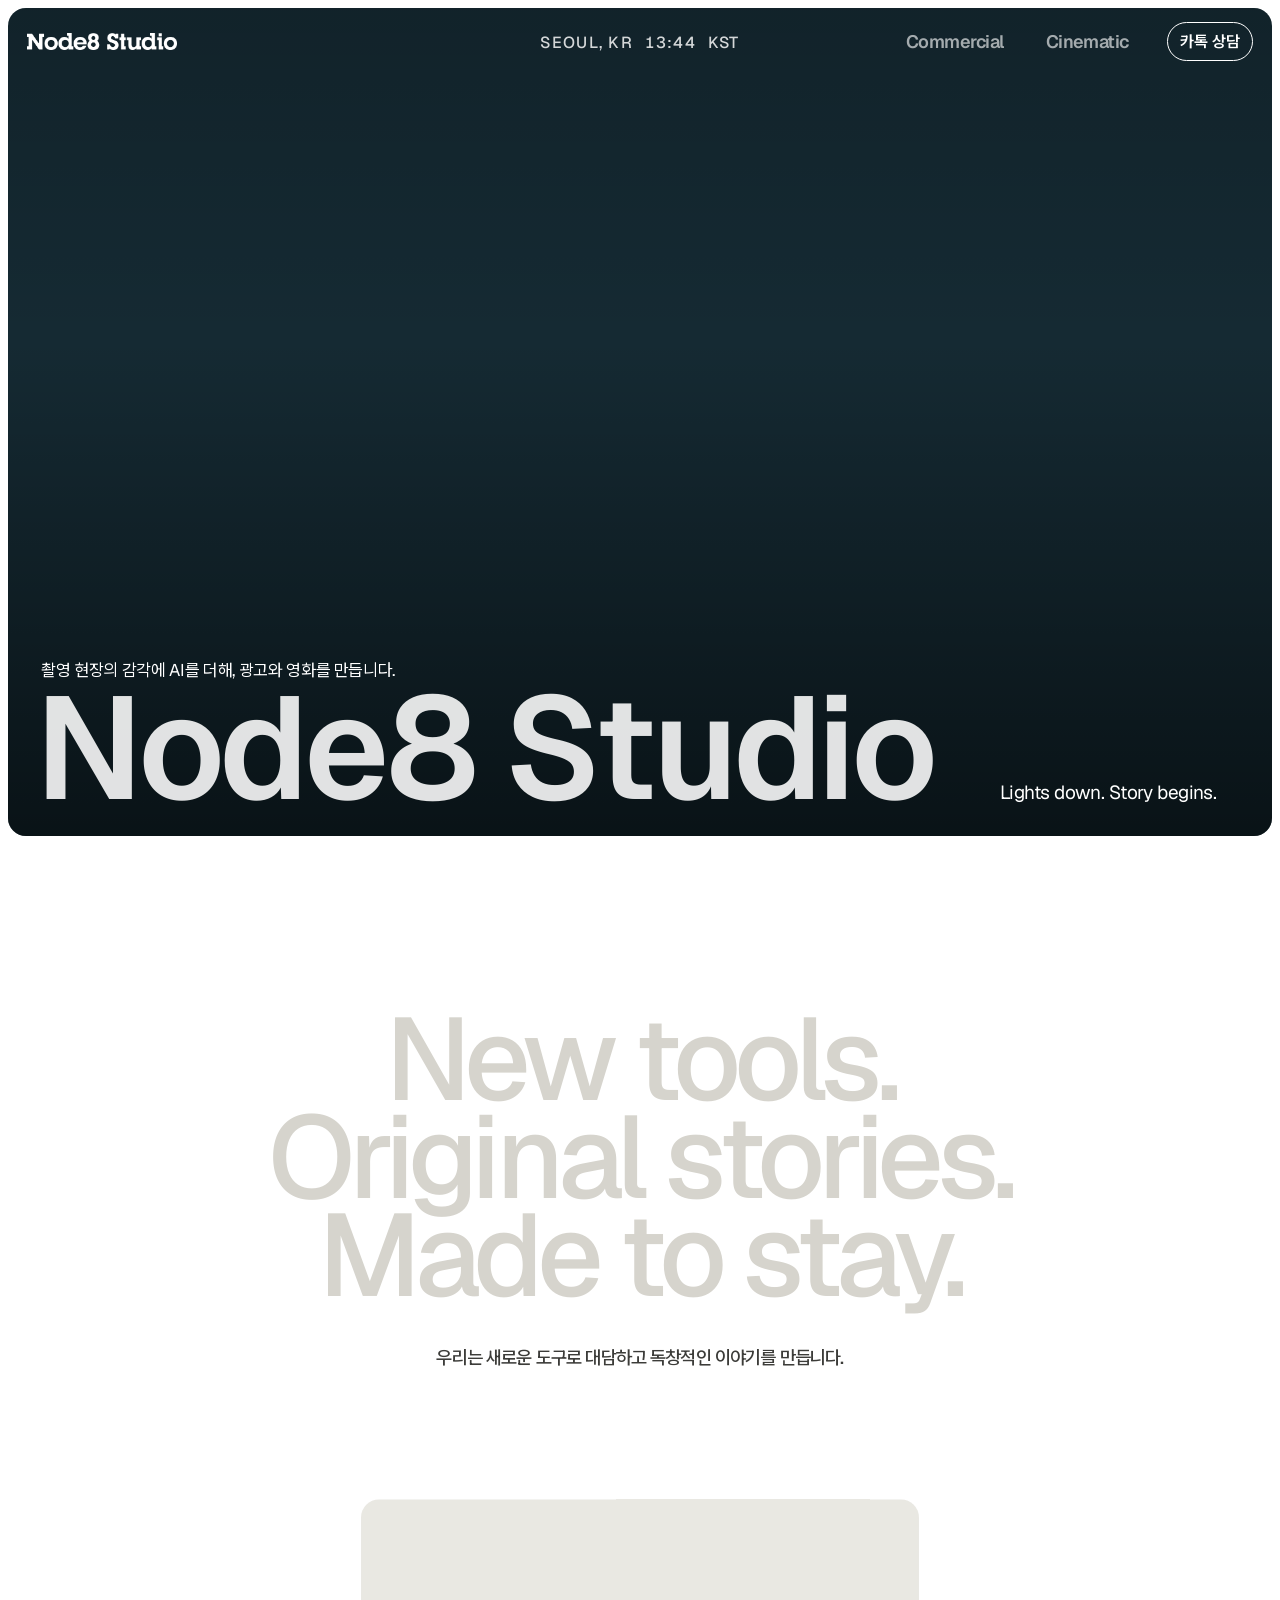
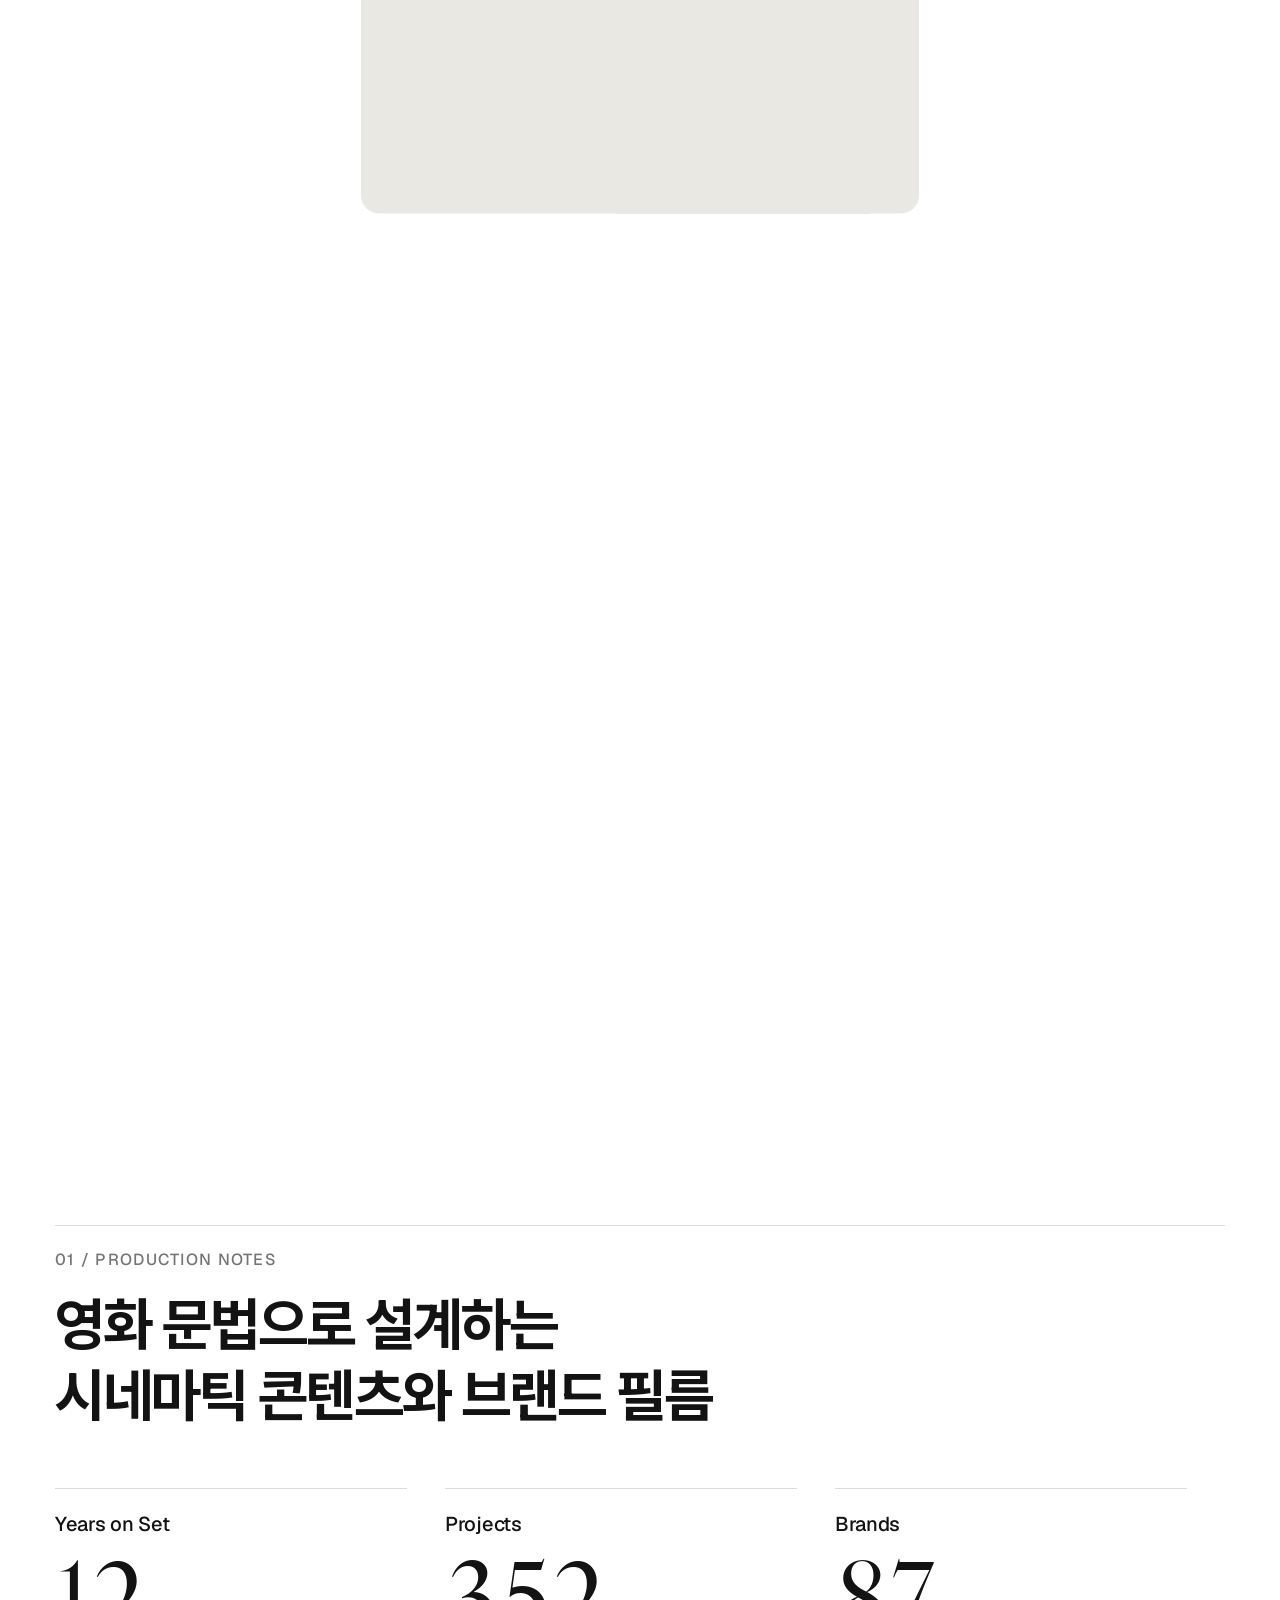
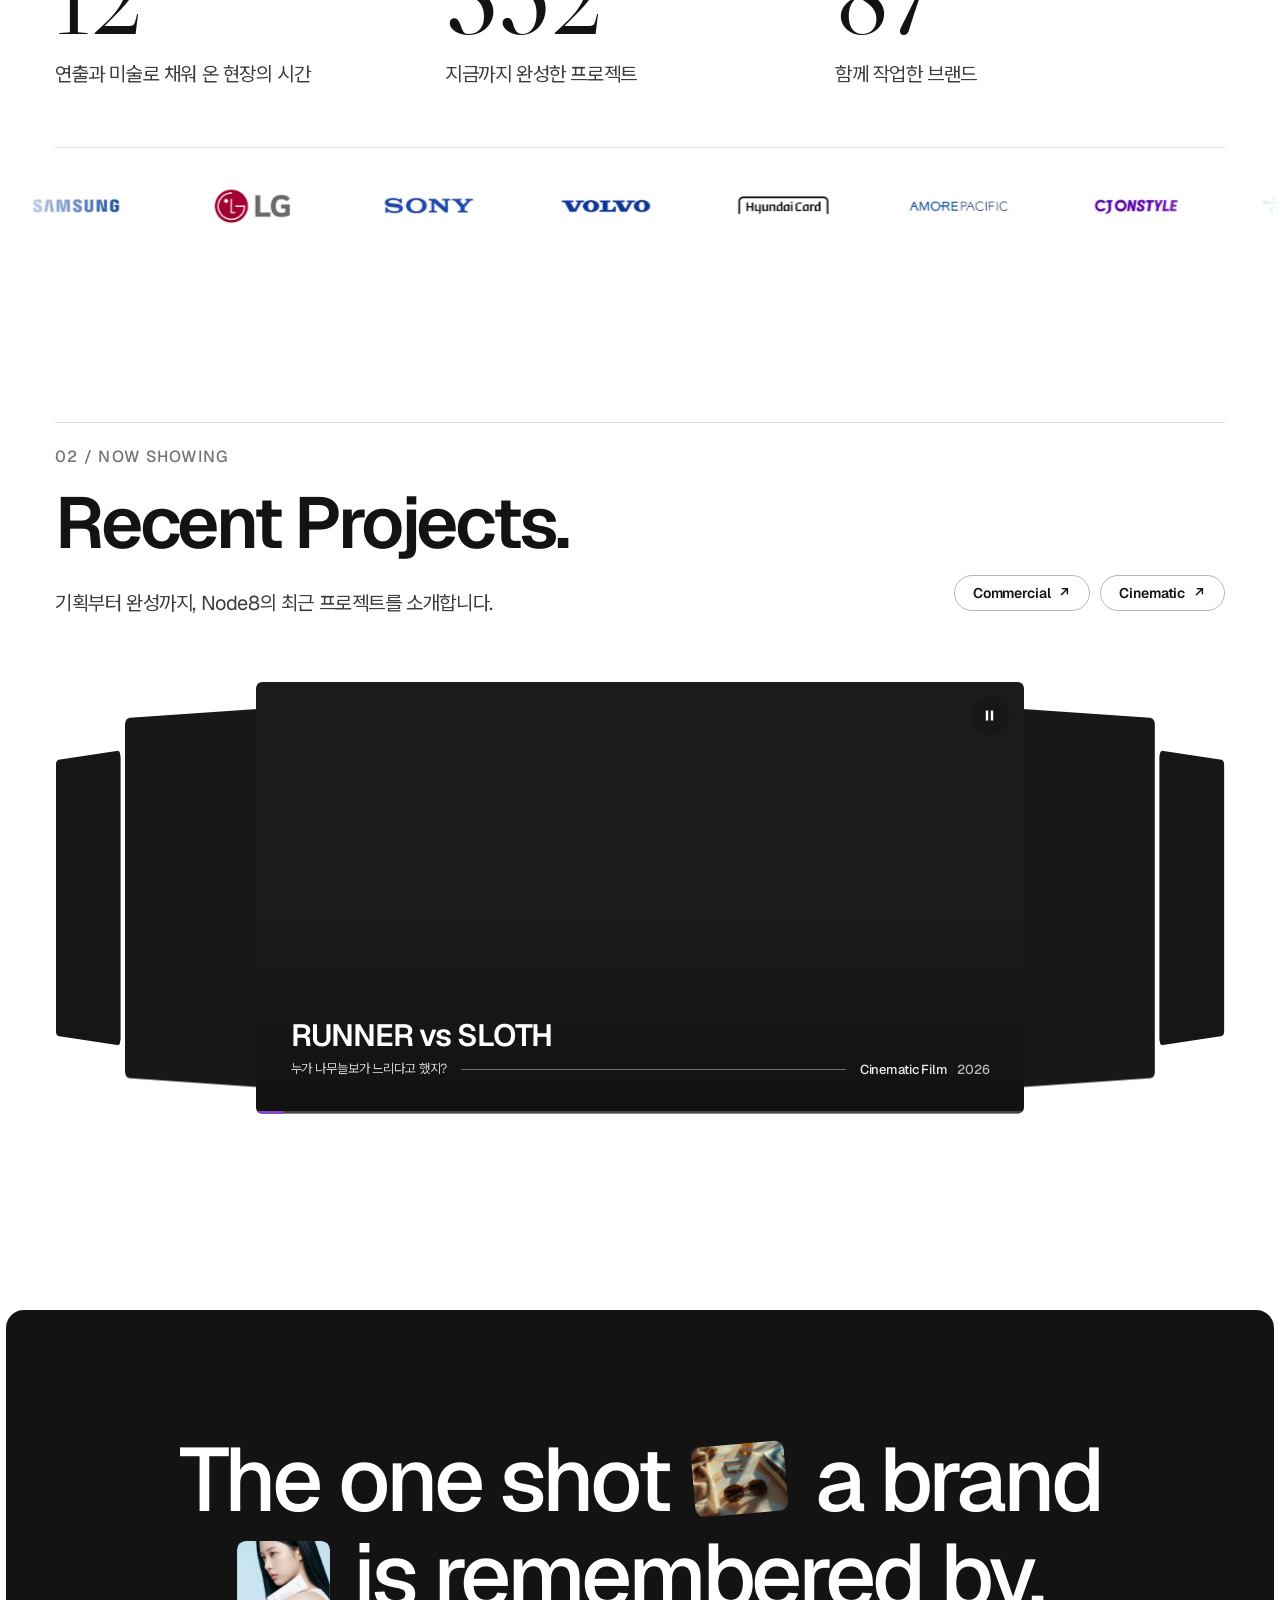
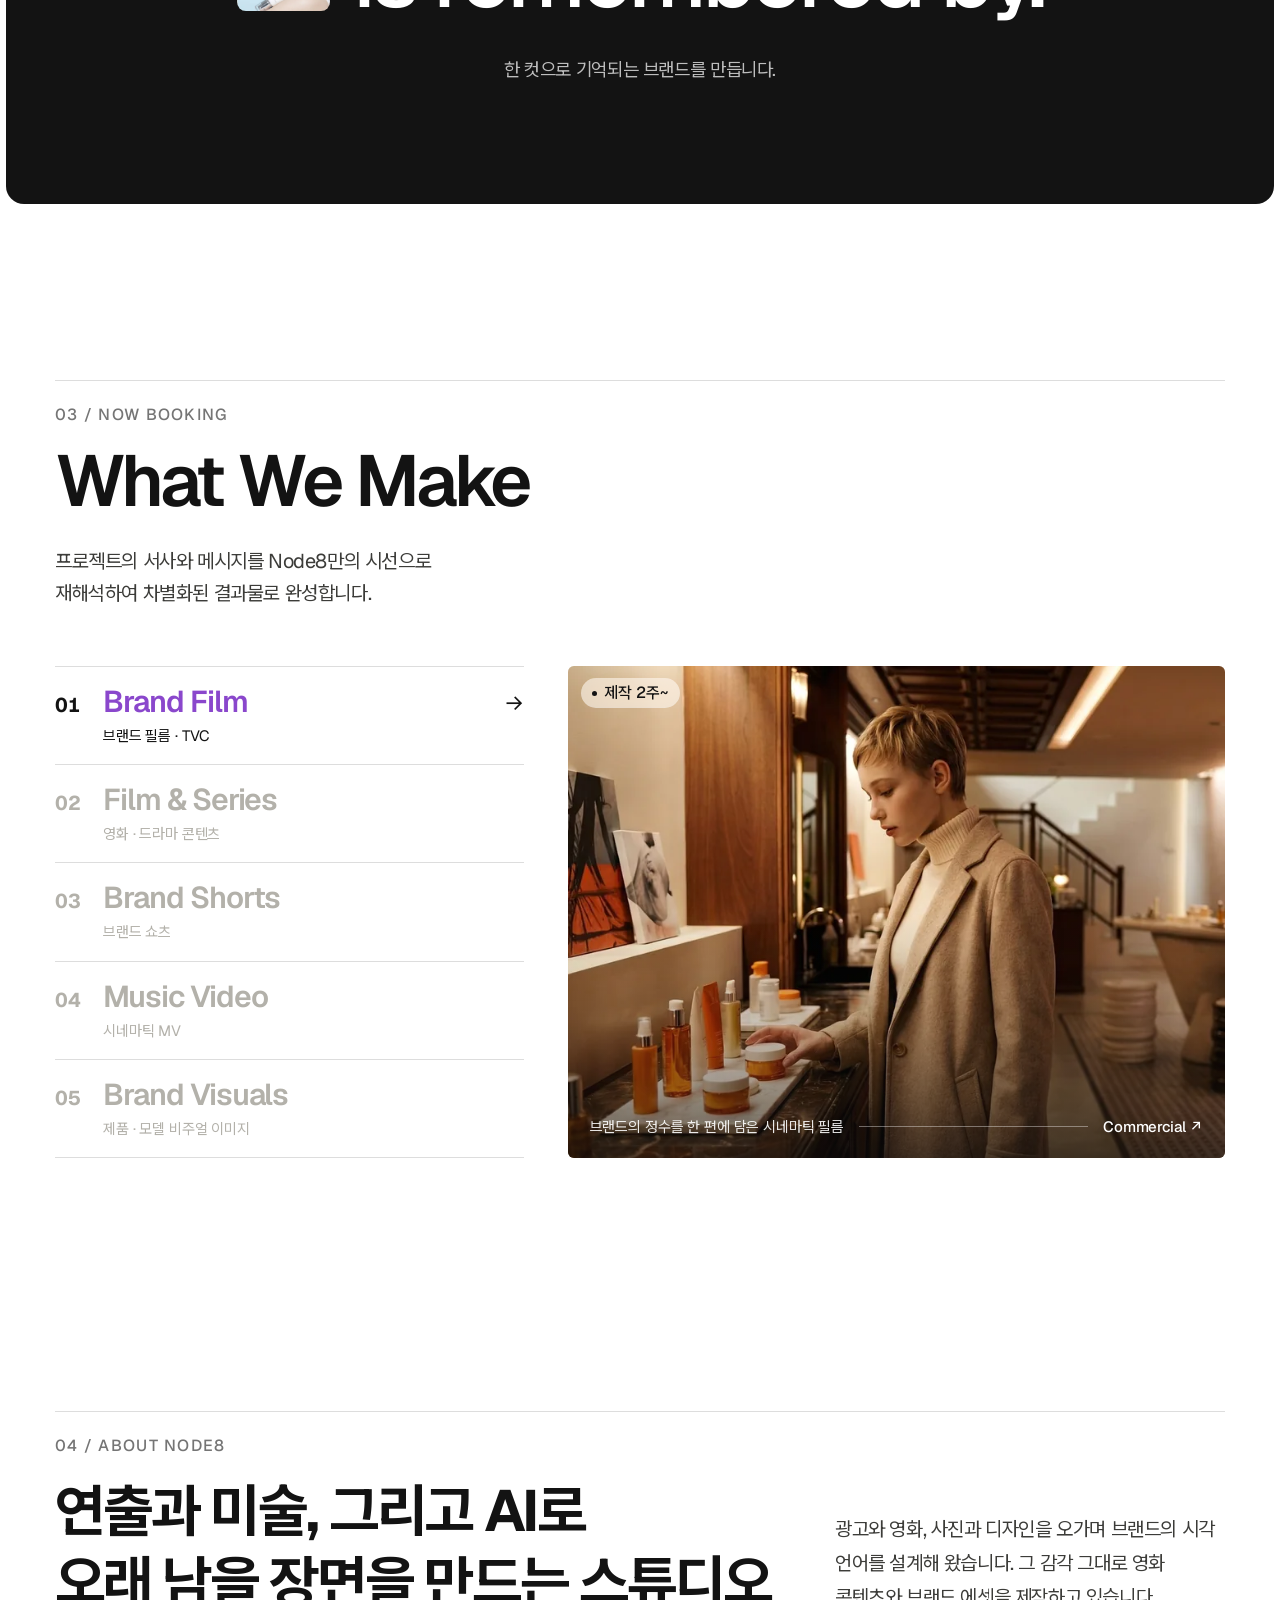
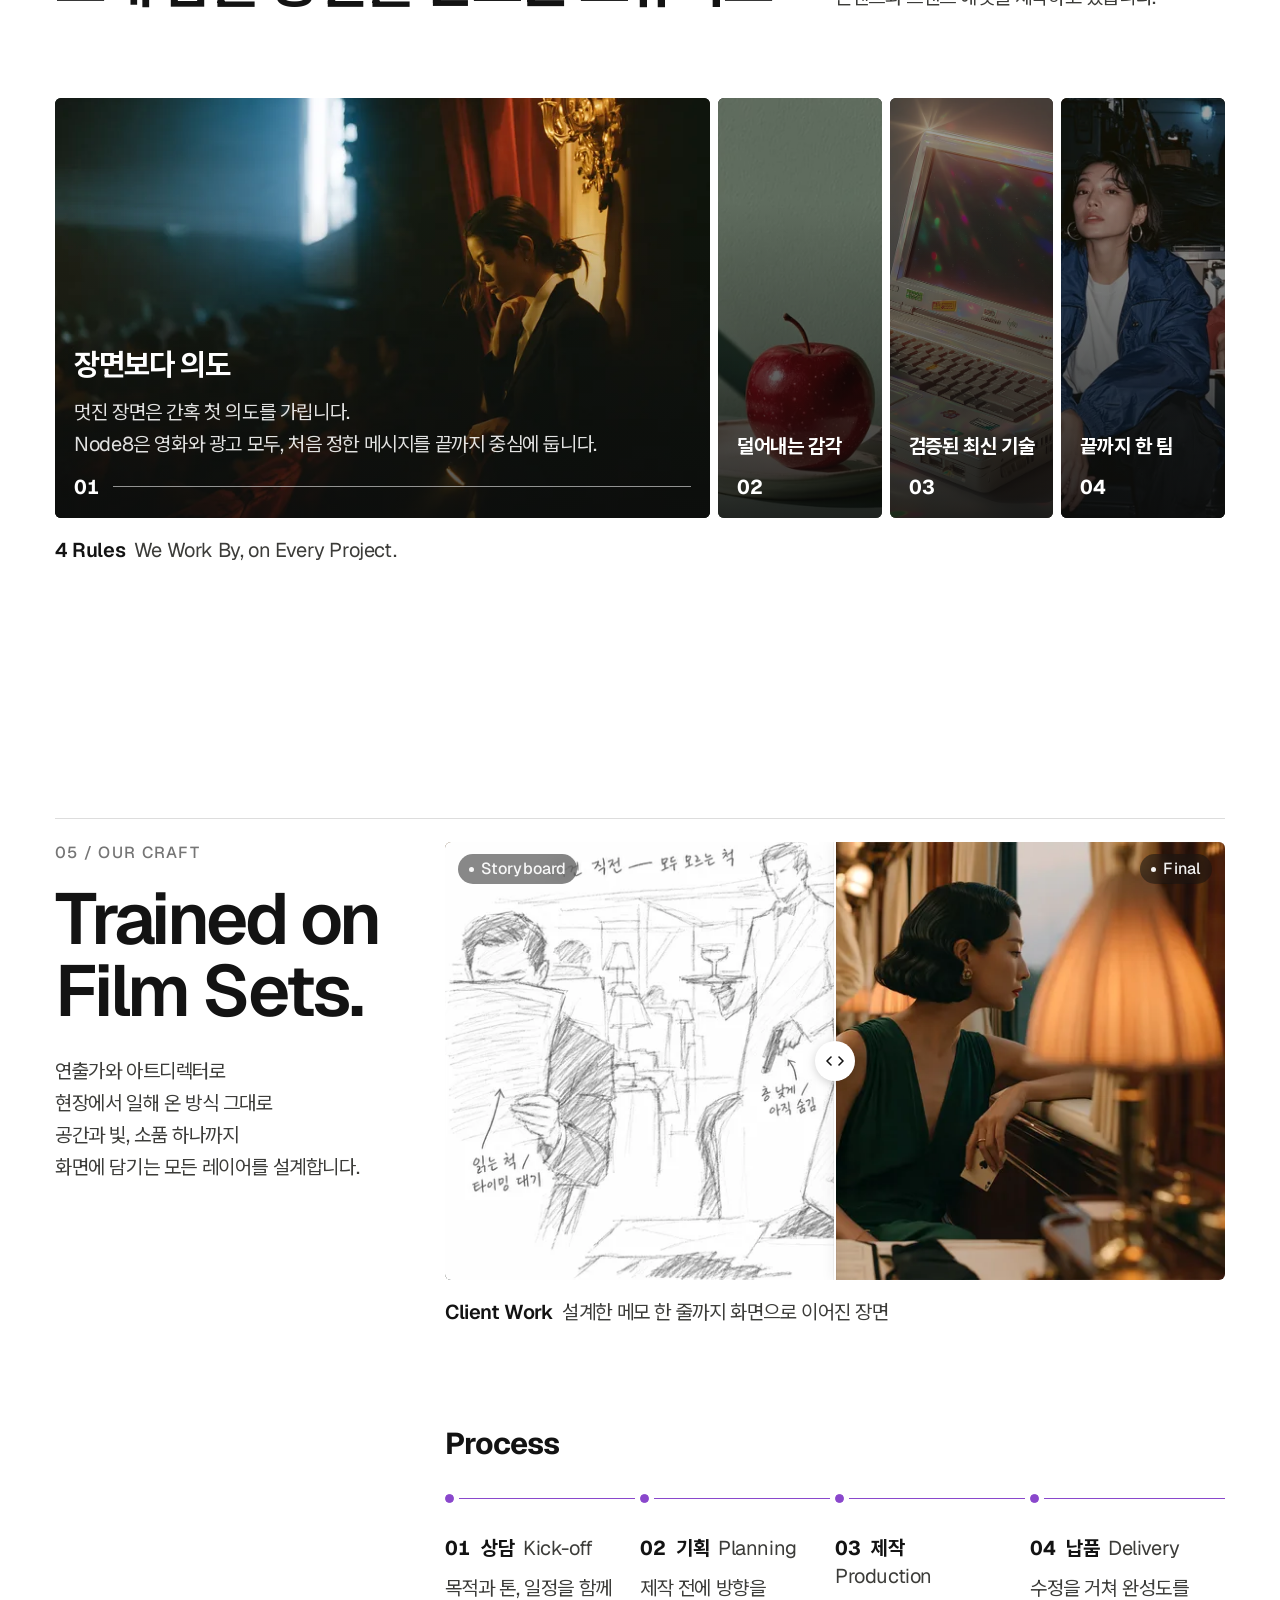
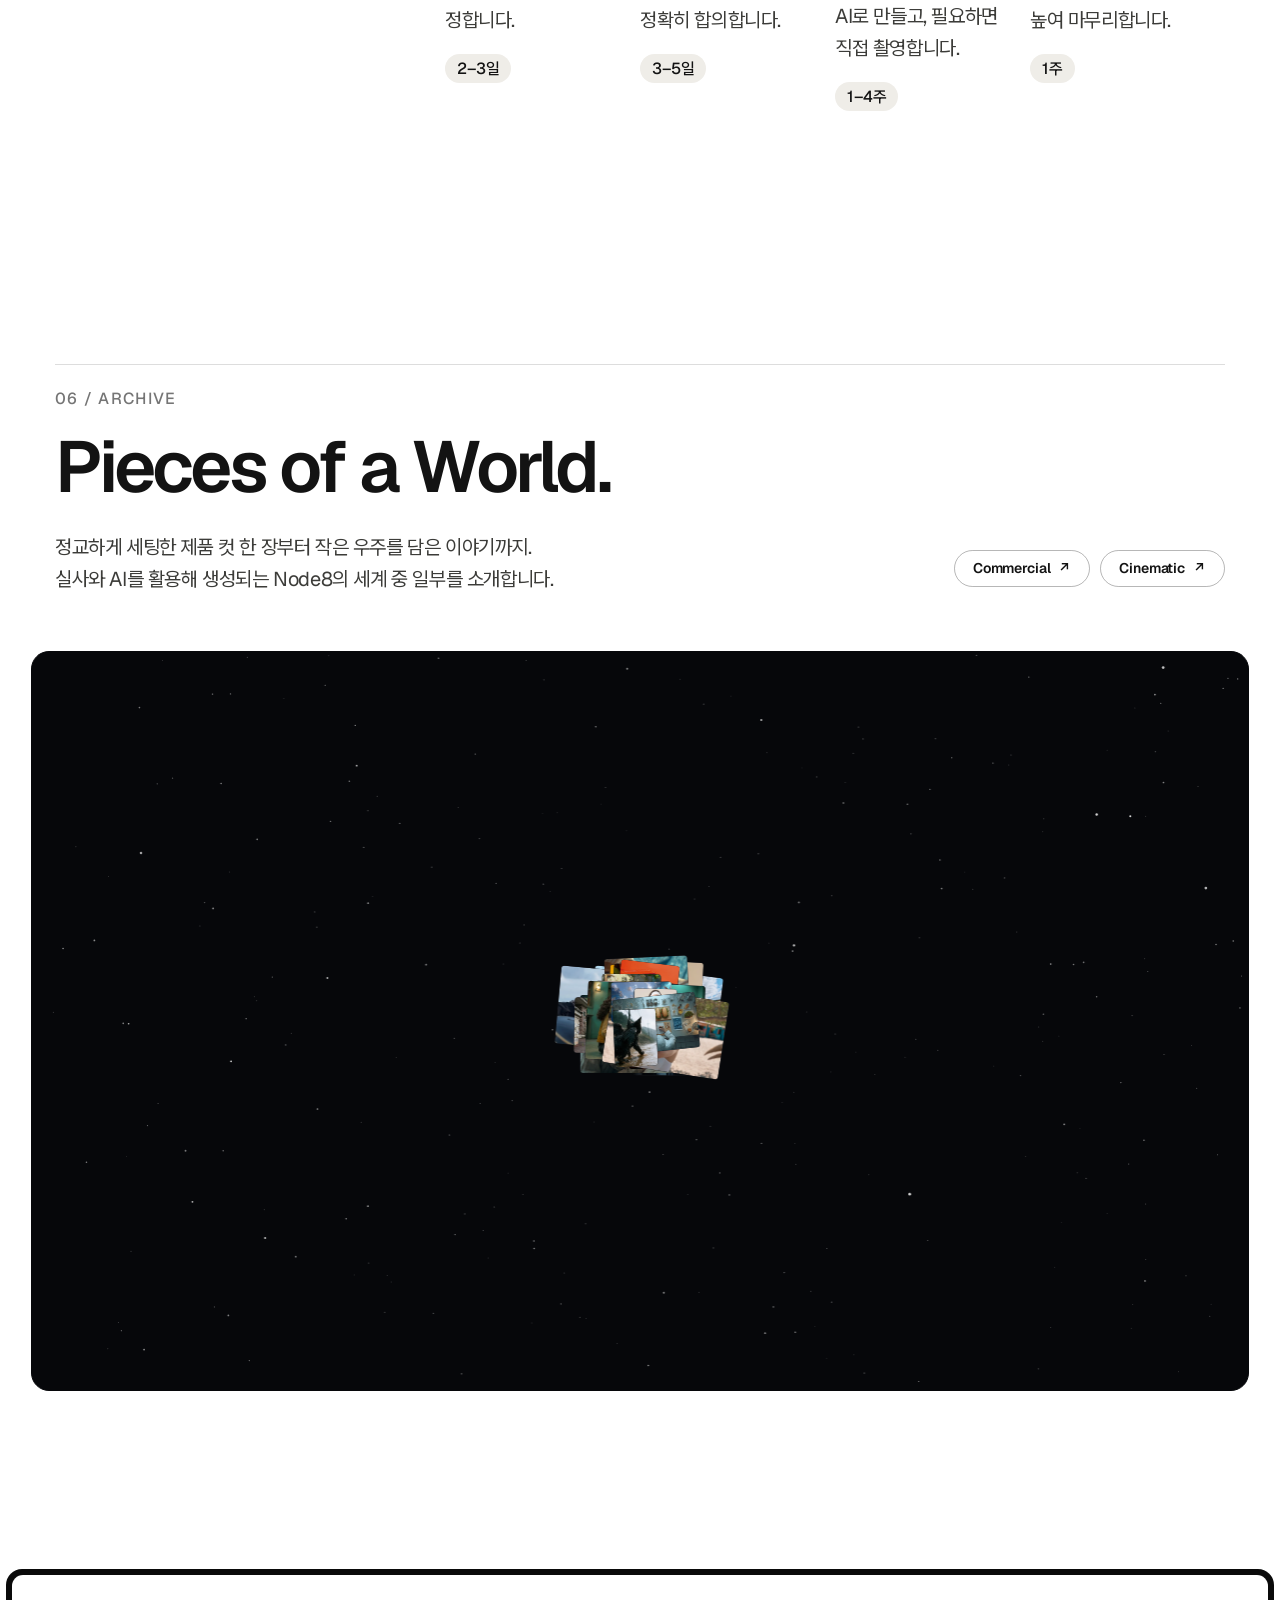
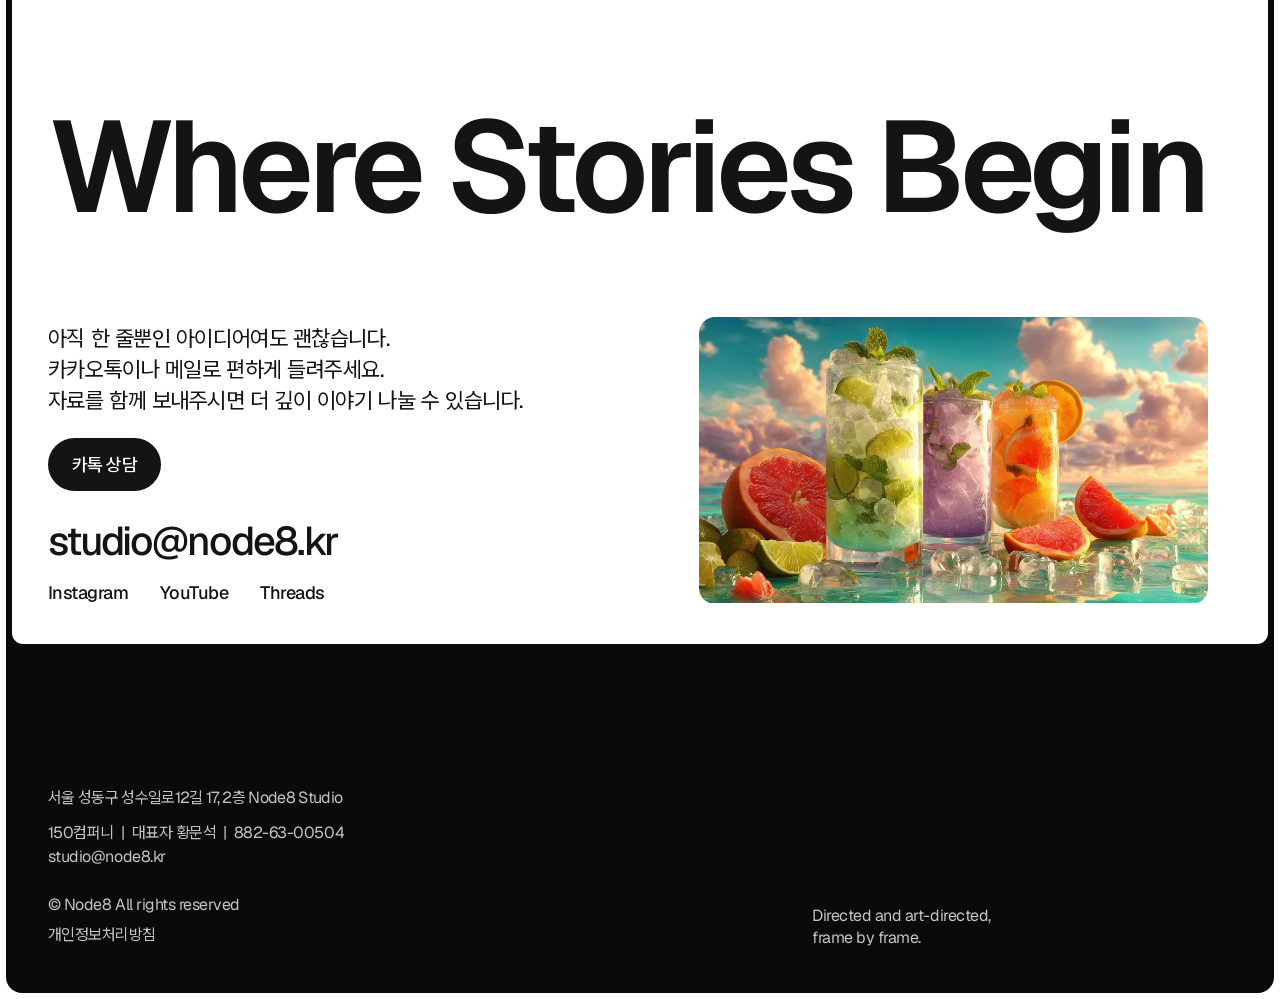
==== commit 327c4a41: "Naver search ad conversion tracking (wcslog.js, lead on chat click) - NODE8_GA block (7 pages): wcsl" ====
--- a/index.html
+++ b/index.html
@@ -7,7 +7,7 @@
   <title>Node8 Studio</title><!-- NODE8_SHARE_START --><meta name="description" content="촬영 현장의 감각에 AI를 더해, 광고와 영화를 만듭니다."><meta property="og:type" content="website"><meta property="og:site_name" content="Node8 Studio"><meta property="og:title" content="Node8 Studio"><meta property="og:description" content="촬영 현장의 감각에 AI를 더해, 광고와 영화를 만듭니다."><meta property="og:image" content="https://node8.kr/assets/og-image.jpg"><meta property="og:image:width" content="1200"><meta property="og:image:height" content="630"><meta property="og:image:alt" content="Node8 Studio"><meta property="og:locale" content="ko_KR"><meta name="twitter:card" content="summary_large_image"><!-- NODE8_SHARE_END --><!-- NODE8_VERIFY_START --><meta name="google-site-verification" content="TwGyMj-_xfHWxc5Px9OsrNUk3g-rXp25MRexApu3xVs"><meta name="naver-site-verification" content="4fa5416b50bcc86606c440550af01e060719e007"><!-- NODE8_VERIFY_END -->
   
   <!-- NODE8_FONT_START --><link rel="preload" href="assets/fonts/geist-latin.woff2" as="font" type="font/woff2" crossorigin><!-- NODE8_FONT_END --><link rel="stylesheet" href="styles.css"><!-- NODE8_EXTRAS_START --><link rel="stylesheet" href="site-extras.css?v=20261012-1"><!-- NODE8_EXTRAS_END -->
-<!-- NODE8_GA_START --><script>{let off=false;try{off=localStorage.getItem('node8-exclude')==='1'}catch(error){}if(off){window['ga-disable-G-FPF9X0NRGT']=true;try{sessionStorage.removeItem('node8-ad')}catch(error){}}else if(location.hostname==='node8.kr'){window.dataLayer=window.dataLayer||[];window.gtag=function(){dataLayer.push(arguments)};gtag('js',new Date());const keep=value=>{try{value?sessionStorage.setItem('node8-ad',JSON.stringify(value)):sessionStorage.removeItem('node8-ad')}catch(error){}};const recall=()=>{try{const value=JSON.parse(sessionStorage.getItem('node8-ad'));if(value&&Date.now()-value.t<18e5)return value}catch(error){}keep(null);return null};if(/(^|&)(utm_[a-z]+|n_[a-z_]+|gclid|gbraid|wbraid|fbclid|msclkid)=/.test(location.search.slice(1))){const query=new URLSearchParams(location.search),groups={'grp-a001-01-000000074436088':'core','grp-a001-01-000000074436104':'brand'};const naverId=(value,kind)=>value&&value.length===27&&value.indexOf(kind+'-')===0&&/^(grp|nkw)-[a-z][0-9]{3}-[0-9]{2}-[0-9]{15}/.test(value)?value:null;const paid=query.get('utm_source')==='naver'&&query.get('utm_medium')==='cpc',rawGroup=query.get('n_ad_group'),groupId=naverId(rawGroup,'grp'),content=query.get('utm_content')||'';const group=rawGroup?groups[groupId]||null:paid&&query.get('utm_campaign')==='node8_keyword'&&/^(core|brand)_/.test(content)?content.split('_')[0]:null;const word=(query.get('n_keyword')||'').trim(),keyword=word&&word.length<=40&&!/[{}<>]|%[0-9a-f]{2}/i.test(word)?word:null;keep((paid||groups[groupId])&&(keyword||group)?{k:keyword,i:keyword?naverId(query.get('n_keyword_id'),'nkw'):null,g:group,t:Date.now()}:null)}const tags=value=>{const out={};if(value){if(value.k)out.naver_keyword=value.k;if(value.i)out.naver_keyword_id=value.i;if(value.g)out.naver_ad_group=value.g}return out};const ad=recall();if(ad){ad.t=Date.now();keep(ad)}const fresh=()=>{const value=recall();if(value){value.t=Date.now();keep(value);return tags(value)}return ad?{naver_keyword:'',naver_keyword_id:'',naver_ad_group:''}:{}};let seen=Date.now();const touch=()=>{if(Date.now()-seen>6e4){seen=Date.now();fresh()}};['pointerdown','keydown','scroll'].forEach(type=>addEventListener(type,touch,{capture:true,passive:true}));gtag('config','G-FPF9X0NRGT',tags(ad));const ga=document.createElement('script');ga.async=true;ga.src='https://www.googletagmanager.com/gtag/js?id=G-FPF9X0NRGT';document.head.appendChild(ga);const chat=event=>{if(event.button!==(event.type==='click'?0:1))return;try{let el=event.target;if(el&&el.nodeType!==1)el=el.parentNode;const link=el&&el.closest&&el.closest('a[href]');if(!link)return;const url=new URL(link.getAttribute('href'),document.baseURI);if(url.hostname!=='pf.kakao.com'||url.pathname!=='/_LfWan/chat')return;gtag('event','kakao_chat_click',Object.assign({send_to:'G-FPF9X0NRGT',contact_method:'kakao',link_url:'https://pf.kakao.com/_LfWan/chat',cta_page_path:location.pathname,cta_location:link.closest('.nav')?'mobile_menu':link.closest('header')?'header':link.closest('footer')?'footer':link.closest('main')?'body':'unknown'},fresh()))}catch(error){}};addEventListener('click',chat,true);addEventListener('auxclick',chat,true)}}</script><!-- NODE8_GA_END --></head>
+<!-- NODE8_GA_START --><script>{let off=false;try{off=localStorage.getItem('node8-exclude')==='1'}catch(error){}if(off){window['ga-disable-G-FPF9X0NRGT']=true;try{sessionStorage.removeItem('node8-ad')}catch(error){}}else if(location.hostname==='node8.kr'){window.dataLayer=window.dataLayer||[];window.gtag=function(){dataLayer.push(arguments)};gtag('js',new Date());const keep=value=>{try{value?sessionStorage.setItem('node8-ad',JSON.stringify(value)):sessionStorage.removeItem('node8-ad')}catch(error){}};const recall=()=>{try{const value=JSON.parse(sessionStorage.getItem('node8-ad'));if(value&&Date.now()-value.t<18e5)return value}catch(error){}keep(null);return null};if(/(^|&)(utm_[a-z]+|n_[a-z_]+|gclid|gbraid|wbraid|fbclid|msclkid)=/.test(location.search.slice(1))){const query=new URLSearchParams(location.search),groups={'grp-a001-01-000000074436088':'core','grp-a001-01-000000074436104':'brand'};const naverId=(value,kind)=>value&&value.length===27&&value.indexOf(kind+'-')===0&&/^(grp|nkw)-[a-z][0-9]{3}-[0-9]{2}-[0-9]{15}/.test(value)?value:null;const paid=query.get('utm_source')==='naver'&&query.get('utm_medium')==='cpc',rawGroup=query.get('n_ad_group'),groupId=naverId(rawGroup,'grp'),content=query.get('utm_content')||'';const group=rawGroup?groups[groupId]||null:paid&&query.get('utm_campaign')==='node8_keyword'&&/^(core|brand)_/.test(content)?content.split('_')[0]:null;const word=(query.get('n_keyword')||'').trim(),keyword=word&&word.length<=40&&!/[{}<>]|%[0-9a-f]{2}/i.test(word)?word:null;keep((paid||groups[groupId])&&(keyword||group)?{k:keyword,i:keyword?naverId(query.get('n_keyword_id'),'nkw'):null,g:group,t:Date.now()}:null)}const tags=value=>{const out={};if(value){if(value.k)out.naver_keyword=value.k;if(value.i)out.naver_keyword_id=value.i;if(value.g)out.naver_ad_group=value.g}return out};const ad=recall();if(ad){ad.t=Date.now();keep(ad)}const fresh=()=>{const value=recall();if(value){value.t=Date.now();keep(value);return tags(value)}return ad?{naver_keyword:'',naver_keyword_id:'',naver_ad_group:''}:{}};let seen=Date.now();const touch=()=>{if(Date.now()-seen>6e4){seen=Date.now();fresh()}};['pointerdown','keydown','scroll'].forEach(type=>addEventListener(type,touch,{capture:true,passive:true}));gtag('config','G-FPF9X0NRGT',tags(ad));const ga=document.createElement('script');ga.async=true;ga.src='https://www.googletagmanager.com/gtag/js?id=G-FPF9X0NRGT';document.head.appendChild(ga);const naverKey=()=>{window.wcs_add=window.wcs_add||{};window.wcs_add.wa='s_1088ab0ba573'};const naver=document.createElement('script');naver.async=true;naver.src='https://wcs.naver.net/wcslog.js';naver.onload=()=>{try{if(window.wcs){naverKey();wcs.inflow('node8.kr');wcs_do()}}catch(error){}};document.head.appendChild(naver);const chat=event=>{if(event.button!==(event.type==='click'?0:1))return;let link=null;try{let el=event.target;if(el&&el.nodeType!==1)el=el.parentNode;link=el&&el.closest&&el.closest('a[href]');if(!link)return;const url=new URL(link.getAttribute('href'),document.baseURI);if(url.hostname!=='pf.kakao.com'||url.pathname!=='/_LfWan/chat')return}catch(error){return}try{gtag('event','kakao_chat_click',Object.assign({send_to:'G-FPF9X0NRGT',contact_method:'kakao',link_url:'https://pf.kakao.com/_LfWan/chat',cta_page_path:location.pathname,cta_location:link.closest('.nav')?'mobile_menu':link.closest('header')?'header':link.closest('footer')?'footer':link.closest('main')?'body':'unknown'},fresh()))}catch(error){}try{if(window.wcs){naverKey();wcs.trans({type:'lead'})}}catch(error){}};addEventListener('click',chat,true);addEventListener('auxclick',chat,true)}}</script><!-- NODE8_GA_END --></head>
 <body class="page-home">
   <header class="site-header">
     <a class="brand" href="./" aria-label="Node8 Studio home"><img src="assets/Brand/node8%20logo_white.png" alt="Node8 Studio"></a>
@@ -28,7 +28,7 @@
       <div class="home-logos" data-rise aria-label="함께한 브랜드"><div class="home-logos-track"><img src="assets/logos/%EC%82%BC%EC%84%B1.jpg" alt="Samsung" width="400" height="150" decoding="async" draggable="false"><img src="assets/logos/lg2.jpg" alt="LG" width="400" height="150" decoding="async" draggable="false"><img src="assets/logos/%EC%86%8C%EB%8B%88.jpg" alt="Sony" width="400" height="150" decoding="async" draggable="false"><img src="assets/logos/%EB%B3%BC%EB%B3%B4.jpg" alt="Volvo" width="400" height="150" decoding="async" draggable="false"><img src="assets/logos/%ED%98%84%EC%B9%B4.jpg" alt="Hyundai Card" width="400" height="150" decoding="async" draggable="false"><img src="assets/logos/%EC%95%84%EB%AA%A8%EB%A0%88.jpg" alt="Amorepacific" width="400" height="150" decoding="async" draggable="false"><img src="assets/logos/cj.jpg" alt="CJ ONSTYLE" width="400" height="150" decoding="async" draggable="false"><img src="assets/logos/%ED%95%98%EB%82%98%EC%9D%80%ED%96%89.jpg" alt="하나은행" width="400" height="150" decoding="async" draggable="false"><img src="assets/logos/%EC%98%88%EC%8A%A424.jpg" alt="YES24" width="400" height="150" decoding="async" draggable="false"><img src="assets/logos/%EC%98%AC%EB%A6%AC%EB%B8%8C%EC%98%81.jpg" alt="Olive Young" width="400" height="150" decoding="async" draggable="false"><img src="assets/logos/%EB%8D%94%ED%94%8C%EB%9D%BC%EC%9E%90.jpg" alt="The Plaza" width="400" height="150" decoding="async" draggable="false"><img src="assets/logos/GS25.jpg" alt="GS25" width="400" height="150" decoding="async" draggable="false"><img src="assets/logos/spc.jpg" alt="SPC 삼립" width="400" height="150" decoding="async" draggable="false"><img src="assets/logos/%EC%98%A4%EC%84%A4%EB%A1%9D2.jpg" alt="Osulloc" width="400" height="150" decoding="async" draggable="false"><img src="assets/logos/%EC%99%80%EC%BD%A4.jpg" alt="Wacom" width="400" height="150" decoding="async" draggable="false"><img src="assets/logos/%ED%8C%8C%EC%8A%A4.jpg" alt="Pascucci" width="400" height="150" decoding="async" draggable="false"></div></div>
     </section>
 
-    <section class="section section--short recent-projects" data-sanity-recent data-rise-group><div class="section-head head-row"><div><p class="label head-kicker" data-tune-id="recent-label" data-rise>02 / Now Showing</p><h2 class="display-title" data-tune-id="recent-title" data-rise>Recent Projects.</h2><p class="head-sub" data-rise>기획부터 완성까지,<br class="tune-br-m"> Node8의 최근 프로젝트를 소개합니다.</p></div><div class="head-aside head-aside--end" data-rise><div class="head-pills"><a class="head-pill" href="commercial/">Commercial <span>↗</span></a><a class="head-pill" href="cinematic/">Cinematic <span>↗</span></a></div></div></div><div class="recent-rail" aria-label="Recent projects" aria-roledescription="carousel" data-rise><!-- NODE8_RECENT_SNAPSHOT_START --><article class="recent-card"><a href="/project/?id=project-d8394922-ed70-43b7-aa39-dc204da45d45" draggable="false"><div class="recent-frame"><img src="https://cdn.sanity.io/images/0zt4vclh/production/eeca991f9eff85431059bcce9d268d5f6b35ba6c-1600x1200.jpg?w=1280&amp;fit=max&amp;auto=format&amp;q=85" srcset="https://cdn.sanity.io/images/0zt4vclh/production/eeca991f9eff85431059bcce9d268d5f6b35ba6c-1600x1200.jpg?w=320&amp;fit=max&amp;auto=format&amp;q=85 320w, https://cdn.sanity.io/images/0zt4vclh/production/eeca991f9eff85431059bcce9d268d5f6b35ba6c-1600x1200.jpg?w=480&amp;fit=max&amp;auto=format&amp;q=85 480w, https://cdn.sanity.io/images/0zt4vclh/production/eeca991f9eff85431059bcce9d268d5f6b35ba6c-1600x1200.jpg?w=640&amp;fit=max&amp;auto=format&amp;q=85 640w, https://cdn.sanity.io/images/0zt4vclh/production/eeca991f9eff85431059bcce9d268d5f6b35ba6c-1600x1200.jpg?w=800&amp;fit=max&amp;auto=format&amp;q=85 800w, https://cdn.sanity.io/images/0zt4vclh/production/eeca991f9eff85431059bcce9d268d5f6b35ba6c-1600x1200.jpg?w=1024&amp;fit=max&amp;auto=format&amp;q=85 1024w, https://cdn.sanity.io/images/0zt4vclh/production/eeca991f9eff85431059bcce9d268d5f6b35ba6c-1600x1200.jpg?w=1280&amp;fit=max&amp;auto=format&amp;q=85 1280w, https://cdn.sanity.io/images/0zt4vclh/production/eeca991f9eff85431059bcce9d268d5f6b35ba6c-1600x1200.jpg?w=1600&amp;fit=max&amp;auto=format&amp;q=85 1600w" sizes="(max-width:720px) 151vw, (max-width:1000px) 66vw, 60vw" width="1600" height="1200" alt="Yes24 2026 WorldCup" loading="eager" decoding="async"></div><div class="recent-caption"><h3><span class="cap-line">Yes24 2026 WorldCup</span></h3><div class="cap-row"><p class="recent-lower"><span class="cap-line">Yes24 2026 월드컵 TVC</span></p><i class="cap-rule" aria-hidden="true"></i><p class="recent-meta">Commercial Film<span>2026</span></p></div></div></a></article><article class="recent-card"><a href="/project/?id=project-92188e47-aca3-4cd4-94a3-8113e6db3c92" draggable="false"><div class="recent-frame"><img src="https://cdn.sanity.io/images/0zt4vclh/production/fc1fcd49a029ffeda82f43fb864a214578229a6a-1920x1080.jpg?w=1280&amp;fit=max&amp;auto=format&amp;q=85" srcset="https://cdn.sanity.io/images/0zt4vclh/production/fc1fcd49a029ffeda82f43fb864a214578229a6a-1920x1080.jpg?w=320&amp;fit=max&amp;auto=format&amp;q=85 320w, https://cdn.sanity.io/images/0zt4vclh/production/fc1fcd49a029ffeda82f43fb864a214578229a6a-1920x1080.jpg?w=480&amp;fit=max&amp;auto=format&amp;q=85 480w, https://cdn.sanity.io/images/0zt4vclh/production/fc1fcd49a029ffeda82f43fb864a214578229a6a-1920x1080.jpg?w=640&amp;fit=max&amp;auto=format&amp;q=85 640w, https://cdn.sanity.io/images/0zt4vclh/production/fc1fcd49a029ffeda82f43fb864a214578229a6a-1920x1080.jpg?w=800&amp;fit=max&amp;auto=format&amp;q=85 800w, https://cdn.sanity.io/images/0zt4vclh/production/fc1fcd49a029ffeda82f43fb864a214578229a6a-1920x1080.jpg?w=1024&amp;fit=max&amp;auto=format&amp;q=85 1024w, https://cdn.sanity.io/images/0zt4vclh/production/fc1fcd49a029ffeda82f43fb864a214578229a6a-1920x1080.jpg?w=1280&amp;fit=max&amp;auto=format&amp;q=85 1280w, https://cdn.sanity.io/images/0zt4vclh/production/fc1fcd49a029ffeda82f43fb864a214578229a6a-1920x1080.jpg?w=1600&amp;fit=max&amp;auto=format&amp;q=85 1600w, https://cdn.sanity.io/images/0zt4vclh/production/fc1fcd49a029ffeda82f43fb864a214578229a6a-1920x1080.jpg?w=1920&amp;fit=max&amp;auto=format&amp;q=85 1920w" sizes="(max-width:720px) 202vw, (max-width:1000px) 66vw, 60vw" width="1920" height="1080" alt="RUNNER vs SLOTH" loading="eager" decoding="async"><video class="recent-video" src="https://cdn.sanity.io/files/0zt4vclh/production/415ea6b73a1ebba9d8ab66458499dfd3bf61a4ca.mp4" muted loop playsinline preload="none" disablepictureinpicture aria-hidden="true"></video></div><div class="recent-caption"><h3><span class="cap-line">RUNNER vs SLOTH</span></h3><div class="cap-row"><p class="recent-lower"><span class="cap-line">누가 나무늘보가 느리다고 했지?</span></p><i class="cap-rule" aria-hidden="true"></i><p class="recent-meta">Cinematic Film<span>2026</span></p></div></div></a></article><article class="recent-card"><a href="/project/?id=project-7a381270-cb52-4729-90a9-ea37beb06872" draggable="false"><div class="recent-frame"><img src="https://cdn.sanity.io/images/0zt4vclh/production/e1655b190f0936340fd15de608fa1e8ff2e7782d-1920x1072.png?w=1280&amp;fit=max&amp;auto=format&amp;q=85" srcset="https://cdn.sanity.io/images/0zt4vclh/production/e1655b190f0936340fd15de608fa1e8ff2e7782d-1920x1072.png?w=320&amp;fit=max&amp;auto=format&amp;q=85 320w, https://cdn.sanity.io/images/0zt4vclh/production/e1655b190f0936340fd15de608fa1e8ff2e7782d-1920x1072.png?w=480&amp;fit=max&amp;auto=format&amp;q=85 480w, https://cdn.sanity.io/images/0zt4vclh/production/e1655b190f0936340fd15de608fa1e8ff2e7782d-1920x1072.png?w=640&amp;fit=max&amp;auto=format&amp;q=85 640w, https://cdn.sanity.io/images/0zt4vclh/production/e1655b190f0936340fd15de608fa1e8ff2e7782d-1920x1072.png?w=800&amp;fit=max&amp;auto=format&amp;q=85 800w, https://cdn.sanity.io/images/0zt4vclh/production/e1655b190f0936340fd15de608fa1e8ff2e7782d-1920x1072.png?w=1024&amp;fit=max&amp;auto=format&amp;q=85 1024w, https://cdn.sanity.io/images/0zt4vclh/production/e1655b190f0936340fd15de608fa1e8ff2e7782d-1920x1072.png?w=1280&amp;fit=max&amp;auto=format&amp;q=85 1280w, https://cdn.sanity.io/images/0zt4vclh/production/e1655b190f0936340fd15de608fa1e8ff2e7782d-1920x1072.png?w=1600&amp;fit=max&amp;auto=format&amp;q=85 1600w, https://cdn.sanity.io/images/0zt4vclh/production/e1655b190f0936340fd15de608fa1e8ff2e7782d-1920x1072.png?w=1920&amp;fit=max&amp;auto=format&amp;q=85 1920w" sizes="(max-width:720px) 203vw, (max-width:1000px) 66vw, 60vw" width="1920" height="1072" alt="JAEJOONG [OASIS] MV" loading="eager" decoding="async"></div><div class="recent-caption"><h3><span class="cap-line">JAEJOONG [OASIS] MV</span></h3><div class="cap-row"><p class="recent-lower"><span class="cap-line">재중 OASIS 뮤비</span></p><i class="cap-rule" aria-hidden="true"></i><p class="recent-meta">Cinematic Film<span>2026</span></p></div></div></a></article><article class="recent-card"><a href="/project/?id=project-1946e616-79b6-4032-835f-92003f733ba2" draggable="false"><div class="recent-frame"><img src="https://cdn.sanity.io/images/0zt4vclh/production/bc7b8e44bef25b3d68c53c3c9b2d1f47e9b7c106-1920x1080.jpg?w=1280&amp;fit=max&amp;auto=format&amp;q=85" srcset="https://cdn.sanity.io/images/0zt4vclh/production/bc7b8e44bef25b3d68c53c3c9b2d1f47e9b7c106-1920x1080.jpg?w=320&amp;fit=max&amp;auto=format&amp;q=85 320w, https://cdn.sanity.io/images/0zt4vclh/production/bc7b8e44bef25b3d68c53c3c9b2d1f47e9b7c106-1920x1080.jpg?w=480&amp;fit=max&amp;auto=format&amp;q=85 480w, https://cdn.sanity.io/images/0zt4vclh/production/bc7b8e44bef25b3d68c53c3c9b2d1f47e9b7c106-1920x1080.jpg?w=640&amp;fit=max&amp;auto=format&amp;q=85 640w, https://cdn.sanity.io/images/0zt4vclh/production/bc7b8e44bef25b3d68c53c3c9b2d1f47e9b7c106-1920x1080.jpg?w=800&amp;fit=max&amp;auto=format&amp;q=85 800w, https://cdn.sanity.io/images/0zt4vclh/production/bc7b8e44bef25b3d68c53c3c9b2d1f47e9b7c106-1920x1080.jpg?w=1024&amp;fit=max&amp;auto=format&amp;q=85 1024w, https://cdn.sanity.io/images/0zt4vclh/production/bc7b8e44bef25b3d68c53c3c9b2d1f47e9b7c106-1920x1080.jpg?w=1280&amp;fit=max&amp;auto=format&amp;q=85 1280w, https://cdn.sanity.io/images/0zt4vclh/production/bc7b8e44bef25b3d68c53c3c9b2d1f47e9b7c106-1920x1080.jpg?w=1600&amp;fit=max&amp;auto=format&amp;q=85 1600w, https://cdn.sanity.io/images/0zt4vclh/production/bc7b8e44bef25b3d68c53c3c9b2d1f47e9b7c106-1920x1080.jpg?w=1920&amp;fit=max&amp;auto=format&amp;q=85 1920w" sizes="(max-width:720px) 202vw, (max-width:1000px) 66vw, 60vw" width="1920" height="1080" alt="HanaBank 2026 WorldCup" loading="eager" decoding="async"></div><div class="recent-caption"><h3><span class="cap-line">HanaBank 2026 WorldCup</span></h3><div class="cap-row"><p class="recent-lower"><span class="cap-line">하나은행 2026 월드컵 TVC</span></p><i class="cap-rule" aria-hidden="true"></i><p class="recent-meta">Commercial Film<span>2026</span></p></div></div></a></article><article class="recent-card"><a href="/project/?id=project-b3898b71-f2d4-4791-992b-7a54cf990b40" draggable="false"><div class="recent-frame"><img src="https://cdn.sanity.io/images/0zt4vclh/production/3474c28c34d3ded59b7a0ff4f4dd02e32698f8e2-3840x2160.jpg?w=1280&amp;fit=max&amp;auto=format&amp;q=85" srcset="https://cdn.sanity.io/images/0zt4vclh/production/3474c28c34d3ded59b7a0ff4f4dd02e32698f8e2-3840x2160.jpg?w=320&amp;fit=max&amp;auto=format&amp;q=85 320w, https://cdn.sanity.io/images/0zt4vclh/production/3474c28c34d3ded59b7a0ff4f4dd02e32698f8e2-3840x2160.jpg?w=480&amp;fit=max&amp;auto=format&amp;q=85 480w, https://cdn.sanity.io/images/0zt4vclh/production/3474c28c34d3ded59b7a0ff4f4dd02e32698f8e2-3840x2160.jpg?w=640&amp;fit=max&amp;auto=format&amp;q=85 640w, https://cdn.sanity.io/images/0zt4vclh/production/3474c28c34d3ded59b7a0ff4f4dd02e32698f8e2-3840x2160.jpg?w=800&amp;fit=max&amp;auto=format&amp;q=85 800w, https://cdn.sanity.io/images/0zt4vclh/production/3474c28c34d3ded59b7a0ff4f4dd02e32698f8e2-3840x2160.jpg?w=1024&amp;fit=max&amp;auto=format&amp;q=85 1024w, https://cdn.sanity.io/images/0zt4vclh/production/3474c28c34d3ded59b7a0ff4f4dd02e32698f8e2-3840x2160.jpg?w=1280&amp;fit=max&amp;auto=format&amp;q=85 1280w, https://cdn.sanity.io/images/0zt4vclh/production/3474c28c34d3ded59b7a0ff4f4dd02e32698f8e2-3840x2160.jpg?w=1600&amp;fit=max&amp;auto=format&amp;q=85 1600w, https://cdn.sanity.io/images/0zt4vclh/production/3474c28c34d3ded59b7a0ff4f4dd02e32698f8e2-3840x2160.jpg?w=2048&amp;fit=max&amp;auto=format&amp;q=85 2048w, https://cdn.sanity.io/images/0zt4vclh/production/3474c28c34d3ded59b7a0ff4f4dd02e32698f8e2-3840x2160.jpg?w=2560&amp;fit=max&amp;auto=format&amp;q=85 2560w" sizes="(max-width:720px) 202vw, (max-width:1000px) 66vw, 60vw" width="3840" height="2160" alt="OH SHEEP!" loading="eager" decoding="async"></div><div class="recent-caption"><h3><span class="cap-line">OH SHEEP!</span></h3><div class="cap-row"><p class="recent-lower"><span class="cap-line">감튀 하나 떨어뜨렸을 뿐인데...</span></p><i class="cap-rule" aria-hidden="true"></i><p class="recent-meta">Cinematic Film<span>2026</span></p></div></div></a></article><article class="recent-card"><a href="/project/?id=project-d96021a9-1b5c-4c09-9c99-33113b46a39c" draggable="false"><div class="recent-frame"><img src="https://cdn.sanity.io/images/0zt4vclh/production/d6eec66efd333425ae82d0e87bca5d4da6313ccb-2048x1152.jpg?w=1280&amp;fit=max&amp;auto=format&amp;q=85" srcset="https://cdn.sanity.io/images/0zt4vclh/production/d6eec66efd333425ae82d0e87bca5d4da6313ccb-2048x1152.jpg?w=320&amp;fit=max&amp;auto=format&amp;q=85 320w, https://cdn.sanity.io/images/0zt4vclh/production/d6eec66efd333425ae82d0e87bca5d4da6313ccb-2048x1152.jpg?w=480&amp;fit=max&amp;auto=format&amp;q=85 480w, https://cdn.sanity.io/images/0zt4vclh/production/d6eec66efd333425ae82d0e87bca5d4da6313ccb-2048x1152.jpg?w=640&amp;fit=max&amp;auto=format&amp;q=85 640w, https://cdn.sanity.io/images/0zt4vclh/production/d6eec66efd333425ae82d0e87bca5d4da6313ccb-2048x1152.jpg?w=800&amp;fit=max&amp;auto=format&amp;q=85 800w, https://cdn.sanity.io/images/0zt4vclh/production/d6eec66efd333425ae82d0e87bca5d4da6313ccb-2048x1152.jpg?w=1024&amp;fit=max&amp;auto=format&amp;q=85 1024w, https://cdn.sanity.io/images/0zt4vclh/production/d6eec66efd333425ae82d0e87bca5d4da6313ccb-2048x1152.jpg?w=1280&amp;fit=max&amp;auto=format&amp;q=85 1280w, https://cdn.sanity.io/images/0zt4vclh/production/d6eec66efd333425ae82d0e87bca5d4da6313ccb-2048x1152.jpg?w=1600&amp;fit=max&amp;auto=format&amp;q=85 1600w, https://cdn.sanity.io/images/0zt4vclh/production/d6eec66efd333425ae82d0e87bca5d4da6313ccb-2048x1152.jpg?w=2048&amp;fit=max&amp;auto=format&amp;q=85 2048w" sizes="(max-width:720px) 202vw, (max-width:1000px) 66vw, 60vw" width="2048" height="1152" alt="이상한 걸 주웠다" loading="eager" decoding="async"></div><div class="recent-caption"><h3><span class="cap-line">이상한 걸 주웠다</span></h3><div class="cap-row"><p class="recent-lower"><span class="cap-line">EP1. Not a Cat</span></p><i class="cap-rule" aria-hidden="true"></i><p class="recent-meta">Cinematic Film<span>2026</span></p></div></div></a></article><article class="recent-card"><a href="/project/?id=project-e1917c8a-3b01-4b3a-a56c-97d36fb6c68d" draggable="false"><div class="recent-frame"><img src="https://cdn.sanity.io/images/0zt4vclh/production/20cd411471ae344f0d7a93f250719e14e193c221-1600x1200.jpg?w=1280&amp;fit=max&amp;auto=format&amp;q=85" srcset="https://cdn.sanity.io/images/0zt4vclh/production/20cd411471ae344f0d7a93f250719e14e193c221-1600x1200.jpg?w=320&amp;fit=max&amp;auto=format&amp;q=85 320w, https://cdn.sanity.io/images/0zt4vclh/production/20cd411471ae344f0d7a93f250719e14e193c221-1600x1200.jpg?w=480&amp;fit=max&amp;auto=format&amp;q=85 480w, https://cdn.sanity.io/images/0zt4vclh/production/20cd411471ae344f0d7a93f250719e14e193c221-1600x1200.jpg?w=640&amp;fit=max&amp;auto=format&amp;q=85 640w, https://cdn.sanity.io/images/0zt4vclh/production/20cd411471ae344f0d7a93f250719e14e193c221-1600x1200.jpg?w=800&amp;fit=max&amp;auto=format&amp;q=85 800w, https://cdn.sanity.io/images/0zt4vclh/production/20cd411471ae344f0d7a93f250719e14e193c221-1600x1200.jpg?w=1024&amp;fit=max&amp;auto=format&amp;q=85 1024w, https://cdn.sanity.io/images/0zt4vclh/production/20cd411471ae344f0d7a93f250719e14e193c221-1600x1200.jpg?w=1280&amp;fit=max&amp;auto=format&amp;q=85 1280w, https://cdn.sanity.io/images/0zt4vclh/production/20cd411471ae344f0d7a93f250719e14e193c221-1600x1200.jpg?w=1600&amp;fit=max&amp;auto=format&amp;q=85 1600w" sizes="(max-width:720px) 151vw, (max-width:1000px) 66vw, 60vw" width="1600" height="1200" alt="Ember" loading="eager" decoding="async"></div><div class="recent-caption"><h3><span class="cap-line">Ember</span></h3><div class="cap-row"><p class="recent-lower"><span class="cap-line">EP.1 Among the Strays</span></p><i class="cap-rule" aria-hidden="true"></i><p class="recent-meta">Cinematic Film<span>2026</span></p></div></div></a></article><script type="application/json" data-recent-snapshot>[{"_id":"project-d8394922-ed70-43b7-aa39-dc204da45d45","lowerTitle":"Yes24 2026 월드컵 TVC","previewVideoUrl":null,"section":"commercial","thumbnailUrl":"https://cdn.sanity.io/images/0zt4vclh/production/eeca991f9eff85431059bcce9d268d5f6b35ba6c-1600x1200.jpg","title":"Yes24 2026 WorldCup","year":2026},{"_id":"project-92188e47-aca3-4cd4-94a3-8113e6db3c92","lowerTitle":"누가 나무늘보가 느리다고 했지?","previewVideoUrl":"https://cdn.sanity.io/files/0zt4vclh/production/415ea6b73a1ebba9d8ab66458499dfd3bf61a4ca.mp4","section":"cinematic","thumbnailUrl":"https://cdn.sanity.io/images/0zt4vclh/production/fc1fcd49a029ffeda82f43fb864a214578229a6a-1920x1080.jpg","title":"RUNNER vs SLOTH","year":2026},{"_id":"project-7a381270-cb52-4729-90a9-ea37beb06872","lowerTitle":"재중 OASIS 뮤비","previewVideoUrl":null,"section":"cinematic","thumbnailUrl":"https://cdn.sanity.io/images/0zt4vclh/production/e1655b190f0936340fd15de608fa1e8ff2e7782d-1920x1072.png","title":"JAEJOONG [OASIS] MV","year":2026},{"_id":"project-1946e616-79b6-4032-835f-92003f733ba2","lowerTitle":"하나은행 2026 월드컵 TVC","previewVideoUrl":null,"section":"commercial","thumbnailUrl":"https://cdn.sanity.io/images/0zt4vclh/production/bc7b8e44bef25b3d68c53c3c9b2d1f47e9b7c106-1920x1080.jpg","title":"HanaBank 2026 WorldCup","year":2026},{"_id":"project-b3898b71-f2d4-4791-992b-7a54cf990b40","lowerTitle":"감튀 하나 떨어뜨렸을 뿐인데...","previewVideoUrl":null,"section":"cinematic","thumbnailUrl":"https://cdn.sanity.io/images/0zt4vclh/production/3474c28c34d3ded59b7a0ff4f4dd02e32698f8e2-3840x2160.jpg","title":"OH SHEEP!","year":2026},{"_id":"project-d96021a9-1b5c-4c09-9c99-33113b46a39c","lowerTitle":"EP1. Not a Cat","previewVideoUrl":null,"section":"cinematic","thumbnailUrl":"https://cdn.sanity.io/images/0zt4vclh/production/d6eec66efd333425ae82d0e87bca5d4da6313ccb-2048x1152.jpg","title":"이상한 걸 주웠다","year":2026},{"_id":"project-e1917c8a-3b01-4b3a-a56c-97d36fb6c68d","lowerTitle":"EP.1 Among the Strays","previewVideoUrl":null,"section":"cinematic","thumbnailUrl":"https://cdn.sanity.io/images/0zt4vclh/production/20cd411471ae344f0d7a93f250719e14e193c221-1600x1200.jpg","title":"Ember","year":2026}]</script><!-- NODE8_RECENT_SNAPSHOT_END --></div></section>
+    <section class="section section--short recent-projects" data-sanity-recent data-rise-group><div class="section-head head-row"><div><p class="label head-kicker" data-tune-id="recent-label" data-rise>02 / Now Showing</p><h2 class="display-title" data-tune-id="recent-title" data-rise>Recent Projects.</h2><p class="head-sub" data-rise>기획부터 완성까지,<br class="tune-br-m"> Node8의 최근 프로젝트를 소개합니다.</p></div><div class="head-aside head-aside--end" data-rise><div class="head-pills"><a class="head-pill" href="commercial/">Commercial <span>↗</span></a><a class="head-pill" href="cinematic/">Cinematic <span>↗</span></a></div></div></div><div class="recent-rail" aria-label="Recent projects" aria-roledescription="carousel" data-rise><!-- NODE8_RECENT_SNAPSHOT_START --><article class="recent-card"><a href="/project/?id=project-92188e47-aca3-4cd4-94a3-8113e6db3c92" draggable="false"><div class="recent-frame"><img src="https://cdn.sanity.io/images/0zt4vclh/production/fc1fcd49a029ffeda82f43fb864a214578229a6a-1920x1080.jpg?w=1280&amp;fit=max&amp;auto=format&amp;q=85" srcset="https://cdn.sanity.io/images/0zt4vclh/production/fc1fcd49a029ffeda82f43fb864a214578229a6a-1920x1080.jpg?w=320&amp;fit=max&amp;auto=format&amp;q=85 320w, https://cdn.sanity.io/images/0zt4vclh/production/fc1fcd49a029ffeda82f43fb864a214578229a6a-1920x1080.jpg?w=480&amp;fit=max&amp;auto=format&amp;q=85 480w, https://cdn.sanity.io/images/0zt4vclh/production/fc1fcd49a029ffeda82f43fb864a214578229a6a-1920x1080.jpg?w=640&amp;fit=max&amp;auto=format&amp;q=85 640w, https://cdn.sanity.io/images/0zt4vclh/production/fc1fcd49a029ffeda82f43fb864a214578229a6a-1920x1080.jpg?w=800&amp;fit=max&amp;auto=format&amp;q=85 800w, https://cdn.sanity.io/images/0zt4vclh/production/fc1fcd49a029ffeda82f43fb864a214578229a6a-1920x1080.jpg?w=1024&amp;fit=max&amp;auto=format&amp;q=85 1024w, https://cdn.sanity.io/images/0zt4vclh/production/fc1fcd49a029ffeda82f43fb864a214578229a6a-1920x1080.jpg?w=1280&amp;fit=max&amp;auto=format&amp;q=85 1280w, https://cdn.sanity.io/images/0zt4vclh/production/fc1fcd49a029ffeda82f43fb864a214578229a6a-1920x1080.jpg?w=1600&amp;fit=max&amp;auto=format&amp;q=85 1600w, https://cdn.sanity.io/images/0zt4vclh/production/fc1fcd49a029ffeda82f43fb864a214578229a6a-1920x1080.jpg?w=1920&amp;fit=max&amp;auto=format&amp;q=85 1920w" sizes="(max-width:720px) 202vw, (max-width:1000px) 66vw, 60vw" width="1920" height="1080" alt="RUNNER vs SLOTH" loading="eager" decoding="async"><video class="recent-video" src="https://cdn.sanity.io/files/0zt4vclh/production/415ea6b73a1ebba9d8ab66458499dfd3bf61a4ca.mp4" muted loop playsinline preload="none" disablepictureinpicture aria-hidden="true"></video></div><div class="recent-caption"><h3><span class="cap-line">RUNNER vs SLOTH</span></h3><div class="cap-row"><p class="recent-lower"><span class="cap-line">누가 나무늘보가 느리다고 했지?</span></p><i class="cap-rule" aria-hidden="true"></i><p class="recent-meta">Cinematic Film<span>2026</span></p></div></div></a></article><article class="recent-card"><a href="/project/?id=project-d8394922-ed70-43b7-aa39-dc204da45d45" draggable="false"><div class="recent-frame"><img src="https://cdn.sanity.io/images/0zt4vclh/production/eeca991f9eff85431059bcce9d268d5f6b35ba6c-1600x1200.jpg?w=1280&amp;fit=max&amp;auto=format&amp;q=85" srcset="https://cdn.sanity.io/images/0zt4vclh/production/eeca991f9eff85431059bcce9d268d5f6b35ba6c-1600x1200.jpg?w=320&amp;fit=max&amp;auto=format&amp;q=85 320w, https://cdn.sanity.io/images/0zt4vclh/production/eeca991f9eff85431059bcce9d268d5f6b35ba6c-1600x1200.jpg?w=480&amp;fit=max&amp;auto=format&amp;q=85 480w, https://cdn.sanity.io/images/0zt4vclh/production/eeca991f9eff85431059bcce9d268d5f6b35ba6c-1600x1200.jpg?w=640&amp;fit=max&amp;auto=format&amp;q=85 640w, https://cdn.sanity.io/images/0zt4vclh/production/eeca991f9eff85431059bcce9d268d5f6b35ba6c-1600x1200.jpg?w=800&amp;fit=max&amp;auto=format&amp;q=85 800w, https://cdn.sanity.io/images/0zt4vclh/production/eeca991f9eff85431059bcce9d268d5f6b35ba6c-1600x1200.jpg?w=1024&amp;fit=max&amp;auto=format&amp;q=85 1024w, https://cdn.sanity.io/images/0zt4vclh/production/eeca991f9eff85431059bcce9d268d5f6b35ba6c-1600x1200.jpg?w=1280&amp;fit=max&amp;auto=format&amp;q=85 1280w, https://cdn.sanity.io/images/0zt4vclh/production/eeca991f9eff85431059bcce9d268d5f6b35ba6c-1600x1200.jpg?w=1600&amp;fit=max&amp;auto=format&amp;q=85 1600w" sizes="(max-width:720px) 151vw, (max-width:1000px) 66vw, 60vw" width="1600" height="1200" alt="Yes24 2026 WorldCup" loading="eager" decoding="async"><video class="recent-video" src="https://cdn.sanity.io/files/0zt4vclh/production/0386ff950cc0ecfa5a0b6a227171a4baadca6314.mp4" muted loop playsinline preload="none" disablepictureinpicture aria-hidden="true"></video></div><div class="recent-caption"><h3><span class="cap-line">Yes24 2026 WorldCup</span></h3><div class="cap-row"><p class="recent-lower"><span class="cap-line">Yes24 2026 월드컵 TVC</span></p><i class="cap-rule" aria-hidden="true"></i><p class="recent-meta">Commercial Film<span>2026</span></p></div></div></a></article><article class="recent-card"><a href="/project/?id=project-7a381270-cb52-4729-90a9-ea37beb06872" draggable="false"><div class="recent-frame"><img src="https://cdn.sanity.io/images/0zt4vclh/production/e1655b190f0936340fd15de608fa1e8ff2e7782d-1920x1072.png?w=1280&amp;fit=max&amp;auto=format&amp;q=85" srcset="https://cdn.sanity.io/images/0zt4vclh/production/e1655b190f0936340fd15de608fa1e8ff2e7782d-1920x1072.png?w=320&amp;fit=max&amp;auto=format&amp;q=85 320w, https://cdn.sanity.io/images/0zt4vclh/production/e1655b190f0936340fd15de608fa1e8ff2e7782d-1920x1072.png?w=480&amp;fit=max&amp;auto=format&amp;q=85 480w, https://cdn.sanity.io/images/0zt4vclh/production/e1655b190f0936340fd15de608fa1e8ff2e7782d-1920x1072.png?w=640&amp;fit=max&amp;auto=format&amp;q=85 640w, https://cdn.sanity.io/images/0zt4vclh/production/e1655b190f0936340fd15de608fa1e8ff2e7782d-1920x1072.png?w=800&amp;fit=max&amp;auto=format&amp;q=85 800w, https://cdn.sanity.io/images/0zt4vclh/production/e1655b190f0936340fd15de608fa1e8ff2e7782d-1920x1072.png?w=1024&amp;fit=max&amp;auto=format&amp;q=85 1024w, https://cdn.sanity.io/images/0zt4vclh/production/e1655b190f0936340fd15de608fa1e8ff2e7782d-1920x1072.png?w=1280&amp;fit=max&amp;auto=format&amp;q=85 1280w, https://cdn.sanity.io/images/0zt4vclh/production/e1655b190f0936340fd15de608fa1e8ff2e7782d-1920x1072.png?w=1600&amp;fit=max&amp;auto=format&amp;q=85 1600w, https://cdn.sanity.io/images/0zt4vclh/production/e1655b190f0936340fd15de608fa1e8ff2e7782d-1920x1072.png?w=1920&amp;fit=max&amp;auto=format&amp;q=85 1920w" sizes="(max-width:720px) 203vw, (max-width:1000px) 66vw, 60vw" width="1920" height="1072" alt="JAEJOONG [OASIS] MV" loading="eager" decoding="async"><video class="recent-video" src="https://cdn.sanity.io/files/0zt4vclh/production/85a49f3e29e2e178b653213b24fc07e1e36996c0.mp4" muted loop playsinline preload="none" disablepictureinpicture aria-hidden="true"></video></div><div class="recent-caption"><h3><span class="cap-line">JAEJOONG [OASIS] MV</span></h3><div class="cap-row"><p class="recent-lower"><span class="cap-line">재중 OASIS 뮤비</span></p><i class="cap-rule" aria-hidden="true"></i><p class="recent-meta">Cinematic Film<span>2026</span></p></div></div></a></article><article class="recent-card"><a href="/project/?id=project-b3898b71-f2d4-4791-992b-7a54cf990b40" draggable="false"><div class="recent-frame"><img src="https://cdn.sanity.io/images/0zt4vclh/production/3474c28c34d3ded59b7a0ff4f4dd02e32698f8e2-3840x2160.jpg?w=1280&amp;fit=max&amp;auto=format&amp;q=85" srcset="https://cdn.sanity.io/images/0zt4vclh/production/3474c28c34d3ded59b7a0ff4f4dd02e32698f8e2-3840x2160.jpg?w=320&amp;fit=max&amp;auto=format&amp;q=85 320w, https://cdn.sanity.io/images/0zt4vclh/production/3474c28c34d3ded59b7a0ff4f4dd02e32698f8e2-3840x2160.jpg?w=480&amp;fit=max&amp;auto=format&amp;q=85 480w, https://cdn.sanity.io/images/0zt4vclh/production/3474c28c34d3ded59b7a0ff4f4dd02e32698f8e2-3840x2160.jpg?w=640&amp;fit=max&amp;auto=format&amp;q=85 640w, https://cdn.sanity.io/images/0zt4vclh/production/3474c28c34d3ded59b7a0ff4f4dd02e32698f8e2-3840x2160.jpg?w=800&amp;fit=max&amp;auto=format&amp;q=85 800w, https://cdn.sanity.io/images/0zt4vclh/production/3474c28c34d3ded59b7a0ff4f4dd02e32698f8e2-3840x2160.jpg?w=1024&amp;fit=max&amp;auto=format&amp;q=85 1024w, https://cdn.sanity.io/images/0zt4vclh/production/3474c28c34d3ded59b7a0ff4f4dd02e32698f8e2-3840x2160.jpg?w=1280&amp;fit=max&amp;auto=format&amp;q=85 1280w, https://cdn.sanity.io/images/0zt4vclh/production/3474c28c34d3ded59b7a0ff4f4dd02e32698f8e2-3840x2160.jpg?w=1600&amp;fit=max&amp;auto=format&amp;q=85 1600w, https://cdn.sanity.io/images/0zt4vclh/production/3474c28c34d3ded59b7a0ff4f4dd02e32698f8e2-3840x2160.jpg?w=2048&amp;fit=max&amp;auto=format&amp;q=85 2048w, https://cdn.sanity.io/images/0zt4vclh/production/3474c28c34d3ded59b7a0ff4f4dd02e32698f8e2-3840x2160.jpg?w=2560&amp;fit=max&amp;auto=format&amp;q=85 2560w" sizes="(max-width:720px) 202vw, (max-width:1000px) 66vw, 60vw" width="3840" height="2160" alt="OH SHEEP!" loading="eager" decoding="async"><video class="recent-video" src="https://cdn.sanity.io/files/0zt4vclh/production/9ea154a19ac7922de6ec86b3af537de8e898007f.mp4" muted loop playsinline preload="none" disablepictureinpicture aria-hidden="true"></video></div><div class="recent-caption"><h3><span class="cap-line">OH SHEEP!</span></h3><div class="cap-row"><p class="recent-lower"><span class="cap-line">감튀 하나 떨어뜨렸을 뿐인데...</span></p><i class="cap-rule" aria-hidden="true"></i><p class="recent-meta">Cinematic Film<span>2026</span></p></div></div></a></article><article class="recent-card"><a href="/project/?id=project-1946e616-79b6-4032-835f-92003f733ba2" draggable="false"><div class="recent-frame"><img src="https://cdn.sanity.io/images/0zt4vclh/production/bc7b8e44bef25b3d68c53c3c9b2d1f47e9b7c106-1920x1080.jpg?w=1280&amp;fit=max&amp;auto=format&amp;q=85" srcset="https://cdn.sanity.io/images/0zt4vclh/production/bc7b8e44bef25b3d68c53c3c9b2d1f47e9b7c106-1920x1080.jpg?w=320&amp;fit=max&amp;auto=format&amp;q=85 320w, https://cdn.sanity.io/images/0zt4vclh/production/bc7b8e44bef25b3d68c53c3c9b2d1f47e9b7c106-1920x1080.jpg?w=480&amp;fit=max&amp;auto=format&amp;q=85 480w, https://cdn.sanity.io/images/0zt4vclh/production/bc7b8e44bef25b3d68c53c3c9b2d1f47e9b7c106-1920x1080.jpg?w=640&amp;fit=max&amp;auto=format&amp;q=85 640w, https://cdn.sanity.io/images/0zt4vclh/production/bc7b8e44bef25b3d68c53c3c9b2d1f47e9b7c106-1920x1080.jpg?w=800&amp;fit=max&amp;auto=format&amp;q=85 800w, https://cdn.sanity.io/images/0zt4vclh/production/bc7b8e44bef25b3d68c53c3c9b2d1f47e9b7c106-1920x1080.jpg?w=1024&amp;fit=max&amp;auto=format&amp;q=85 1024w, https://cdn.sanity.io/images/0zt4vclh/production/bc7b8e44bef25b3d68c53c3c9b2d1f47e9b7c106-1920x1080.jpg?w=1280&amp;fit=max&amp;auto=format&amp;q=85 1280w, https://cdn.sanity.io/images/0zt4vclh/production/bc7b8e44bef25b3d68c53c3c9b2d1f47e9b7c106-1920x1080.jpg?w=1600&amp;fit=max&amp;auto=format&amp;q=85 1600w, https://cdn.sanity.io/images/0zt4vclh/production/bc7b8e44bef25b3d68c53c3c9b2d1f47e9b7c106-1920x1080.jpg?w=1920&amp;fit=max&amp;auto=format&amp;q=85 1920w" sizes="(max-width:720px) 202vw, (max-width:1000px) 66vw, 60vw" width="1920" height="1080" alt="HanaBank 2026 WorldCup" loading="eager" decoding="async"><video class="recent-video" src="https://cdn.sanity.io/files/0zt4vclh/production/bc8cfaed9114c5809df5d7d59a499fc54aa83543.mp4" muted loop playsinline preload="none" disablepictureinpicture aria-hidden="true"></video></div><div class="recent-caption"><h3><span class="cap-line">HanaBank 2026 WorldCup</span></h3><div class="cap-row"><p class="recent-lower"><span class="cap-line">하나은행 2026 월드컵 TVC</span></p><i class="cap-rule" aria-hidden="true"></i><p class="recent-meta">Commercial Film<span>2026</span></p></div></div></a></article><article class="recent-card"><a href="/project/?id=project-e1917c8a-3b01-4b3a-a56c-97d36fb6c68d" draggable="false"><div class="recent-frame"><img src="https://cdn.sanity.io/images/0zt4vclh/production/20cd411471ae344f0d7a93f250719e14e193c221-1600x1200.jpg?w=1280&amp;fit=max&amp;auto=format&amp;q=85" srcset="https://cdn.sanity.io/images/0zt4vclh/production/20cd411471ae344f0d7a93f250719e14e193c221-1600x1200.jpg?w=320&amp;fit=max&amp;auto=format&amp;q=85 320w, https://cdn.sanity.io/images/0zt4vclh/production/20cd411471ae344f0d7a93f250719e14e193c221-1600x1200.jpg?w=480&amp;fit=max&amp;auto=format&amp;q=85 480w, https://cdn.sanity.io/images/0zt4vclh/production/20cd411471ae344f0d7a93f250719e14e193c221-1600x1200.jpg?w=640&amp;fit=max&amp;auto=format&amp;q=85 640w, https://cdn.sanity.io/images/0zt4vclh/production/20cd411471ae344f0d7a93f250719e14e193c221-1600x1200.jpg?w=800&amp;fit=max&amp;auto=format&amp;q=85 800w, https://cdn.sanity.io/images/0zt4vclh/production/20cd411471ae344f0d7a93f250719e14e193c221-1600x1200.jpg?w=1024&amp;fit=max&amp;auto=format&amp;q=85 1024w, https://cdn.sanity.io/images/0zt4vclh/production/20cd411471ae344f0d7a93f250719e14e193c221-1600x1200.jpg?w=1280&amp;fit=max&amp;auto=format&amp;q=85 1280w, https://cdn.sanity.io/images/0zt4vclh/production/20cd411471ae344f0d7a93f250719e14e193c221-1600x1200.jpg?w=1600&amp;fit=max&amp;auto=format&amp;q=85 1600w" sizes="(max-width:720px) 151vw, (max-width:1000px) 66vw, 60vw" width="1600" height="1200" alt="Ember" loading="eager" decoding="async"><video class="recent-video" src="https://cdn.sanity.io/files/0zt4vclh/production/b82b0619d5d11577e155a180f179c84be00503d5.mp4" muted loop playsinline preload="none" disablepictureinpicture aria-hidden="true"></video></div><div class="recent-caption"><h3><span class="cap-line">Ember</span></h3><div class="cap-row"><p class="recent-lower"><span class="cap-line">EP.1 Among the Strays</span></p><i class="cap-rule" aria-hidden="true"></i><p class="recent-meta">Cinematic Film<span>2026</span></p></div></div></a></article><article class="recent-card"><a href="/project/?id=project-d96021a9-1b5c-4c09-9c99-33113b46a39c" draggable="false"><div class="recent-frame"><img src="https://cdn.sanity.io/images/0zt4vclh/production/d6eec66efd333425ae82d0e87bca5d4da6313ccb-2048x1152.jpg?w=1280&amp;fit=max&amp;auto=format&amp;q=85" srcset="https://cdn.sanity.io/images/0zt4vclh/production/d6eec66efd333425ae82d0e87bca5d4da6313ccb-2048x1152.jpg?w=320&amp;fit=max&amp;auto=format&amp;q=85 320w, https://cdn.sanity.io/images/0zt4vclh/production/d6eec66efd333425ae82d0e87bca5d4da6313ccb-2048x1152.jpg?w=480&amp;fit=max&amp;auto=format&amp;q=85 480w, https://cdn.sanity.io/images/0zt4vclh/production/d6eec66efd333425ae82d0e87bca5d4da6313ccb-2048x1152.jpg?w=640&amp;fit=max&amp;auto=format&amp;q=85 640w, https://cdn.sanity.io/images/0zt4vclh/production/d6eec66efd333425ae82d0e87bca5d4da6313ccb-2048x1152.jpg?w=800&amp;fit=max&amp;auto=format&amp;q=85 800w, https://cdn.sanity.io/images/0zt4vclh/production/d6eec66efd333425ae82d0e87bca5d4da6313ccb-2048x1152.jpg?w=1024&amp;fit=max&amp;auto=format&amp;q=85 1024w, https://cdn.sanity.io/images/0zt4vclh/production/d6eec66efd333425ae82d0e87bca5d4da6313ccb-2048x1152.jpg?w=1280&amp;fit=max&amp;auto=format&amp;q=85 1280w, https://cdn.sanity.io/images/0zt4vclh/production/d6eec66efd333425ae82d0e87bca5d4da6313ccb-2048x1152.jpg?w=1600&amp;fit=max&amp;auto=format&amp;q=85 1600w, https://cdn.sanity.io/images/0zt4vclh/production/d6eec66efd333425ae82d0e87bca5d4da6313ccb-2048x1152.jpg?w=2048&amp;fit=max&amp;auto=format&amp;q=85 2048w" sizes="(max-width:720px) 202vw, (max-width:1000px) 66vw, 60vw" width="2048" height="1152" alt="이상한 걸 주웠다" loading="eager" decoding="async"></div><div class="recent-caption"><h3><span class="cap-line">이상한 걸 주웠다</span></h3><div class="cap-row"><p class="recent-lower"><span class="cap-line">EP1. Not a Cat</span></p><i class="cap-rule" aria-hidden="true"></i><p class="recent-meta">Cinematic Film<span>2026</span></p></div></div></a></article><script type="application/json" data-recent-snapshot>[{"_id":"project-92188e47-aca3-4cd4-94a3-8113e6db3c92","lowerTitle":"누가 나무늘보가 느리다고 했지?","previewVideoUrl":"https://cdn.sanity.io/files/0zt4vclh/production/415ea6b73a1ebba9d8ab66458499dfd3bf61a4ca.mp4","section":"cinematic","thumbnailUrl":"https://cdn.sanity.io/images/0zt4vclh/production/fc1fcd49a029ffeda82f43fb864a214578229a6a-1920x1080.jpg","title":"RUNNER vs SLOTH","year":2026},{"_id":"project-d8394922-ed70-43b7-aa39-dc204da45d45","lowerTitle":"Yes24 2026 월드컵 TVC","previewVideoUrl":"https://cdn.sanity.io/files/0zt4vclh/production/0386ff950cc0ecfa5a0b6a227171a4baadca6314.mp4","section":"commercial","thumbnailUrl":"https://cdn.sanity.io/images/0zt4vclh/production/eeca991f9eff85431059bcce9d268d5f6b35ba6c-1600x1200.jpg","title":"Yes24 2026 WorldCup","year":2026},{"_id":"project-7a381270-cb52-4729-90a9-ea37beb06872","lowerTitle":"재중 OASIS 뮤비","previewVideoUrl":"https://cdn.sanity.io/files/0zt4vclh/production/85a49f3e29e2e178b653213b24fc07e1e36996c0.mp4","section":"cinematic","thumbnailUrl":"https://cdn.sanity.io/images/0zt4vclh/production/e1655b190f0936340fd15de608fa1e8ff2e7782d-1920x1072.png","title":"JAEJOONG [OASIS] MV","year":2026},{"_id":"project-b3898b71-f2d4-4791-992b-7a54cf990b40","lowerTitle":"감튀 하나 떨어뜨렸을 뿐인데...","previewVideoUrl":"https://cdn.sanity.io/files/0zt4vclh/production/9ea154a19ac7922de6ec86b3af537de8e898007f.mp4","section":"cinematic","thumbnailUrl":"https://cdn.sanity.io/images/0zt4vclh/production/3474c28c34d3ded59b7a0ff4f4dd02e32698f8e2-3840x2160.jpg","title":"OH SHEEP!","year":2026},{"_id":"project-1946e616-79b6-4032-835f-92003f733ba2","lowerTitle":"하나은행 2026 월드컵 TVC","previewVideoUrl":"https://cdn.sanity.io/files/0zt4vclh/production/bc8cfaed9114c5809df5d7d59a499fc54aa83543.mp4","section":"commercial","thumbnailUrl":"https://cdn.sanity.io/images/0zt4vclh/production/bc7b8e44bef25b3d68c53c3c9b2d1f47e9b7c106-1920x1080.jpg","title":"HanaBank 2026 WorldCup","year":2026},{"_id":"project-e1917c8a-3b01-4b3a-a56c-97d36fb6c68d","lowerTitle":"EP.1 Among the Strays","previewVideoUrl":"https://cdn.sanity.io/files/0zt4vclh/production/b82b0619d5d11577e155a180f179c84be00503d5.mp4","section":"cinematic","thumbnailUrl":"https://cdn.sanity.io/images/0zt4vclh/production/20cd411471ae344f0d7a93f250719e14e193c221-1600x1200.jpg","title":"Ember","year":2026},{"_id":"project-d96021a9-1b5c-4c09-9c99-33113b46a39c","lowerTitle":"EP1. Not a Cat","previewVideoUrl":null,"section":"cinematic","thumbnailUrl":"https://cdn.sanity.io/images/0zt4vclh/production/d6eec66efd333425ae82d0e87bca5d4da6313ccb-2048x1152.jpg","title":"이상한 걸 주웠다","year":2026}]</script><!-- NODE8_RECENT_SNAPSHOT_END --></div></section>
     <section class="section intro home-intro home-band" data-rise-group><div><p class="intro-copy band-copy"><!-- PREVIEW: 임시 사진(아카이브에서 4:3로 자름) — 감독 영상이 오면 교체 --><span class="intro-line" data-rise>The one shot <span class="band-media band-media--tilt" style="--m:0" aria-hidden="true"><img src="assets/preview-band/band-01.webp" width="480" height="360" alt="" decoding="async"></span>a brand</span> <span class="intro-line" data-rise><span class="band-media" style="--m:1" aria-hidden="true"><img src="assets/preview-band/band-02.webp" width="480" height="360" alt="" decoding="async"></span>is remembered by.</span></p><p class="intro-subcopy" data-tune-id="intro-subcopy" data-rise>한 컷으로 기억되는 브랜드를 만듭니다.</p></div></section>
     <section class="section home-booking" aria-labelledby="booking-title" data-booking data-rise-group>
       <div class="head-row"><div><p class="label head-kicker" data-rise>03 / Now Booking</p><h2 class="booking-title" id="booking-title" data-rise>What We Make</h2><p class="head-sub" data-rise>프로젝트의 서사와 메시지를 Node8만의 시선으로<br class="tune-br-dt"> 재해석하여 차별화된 결과물로 완성합니다.</p></div></div>
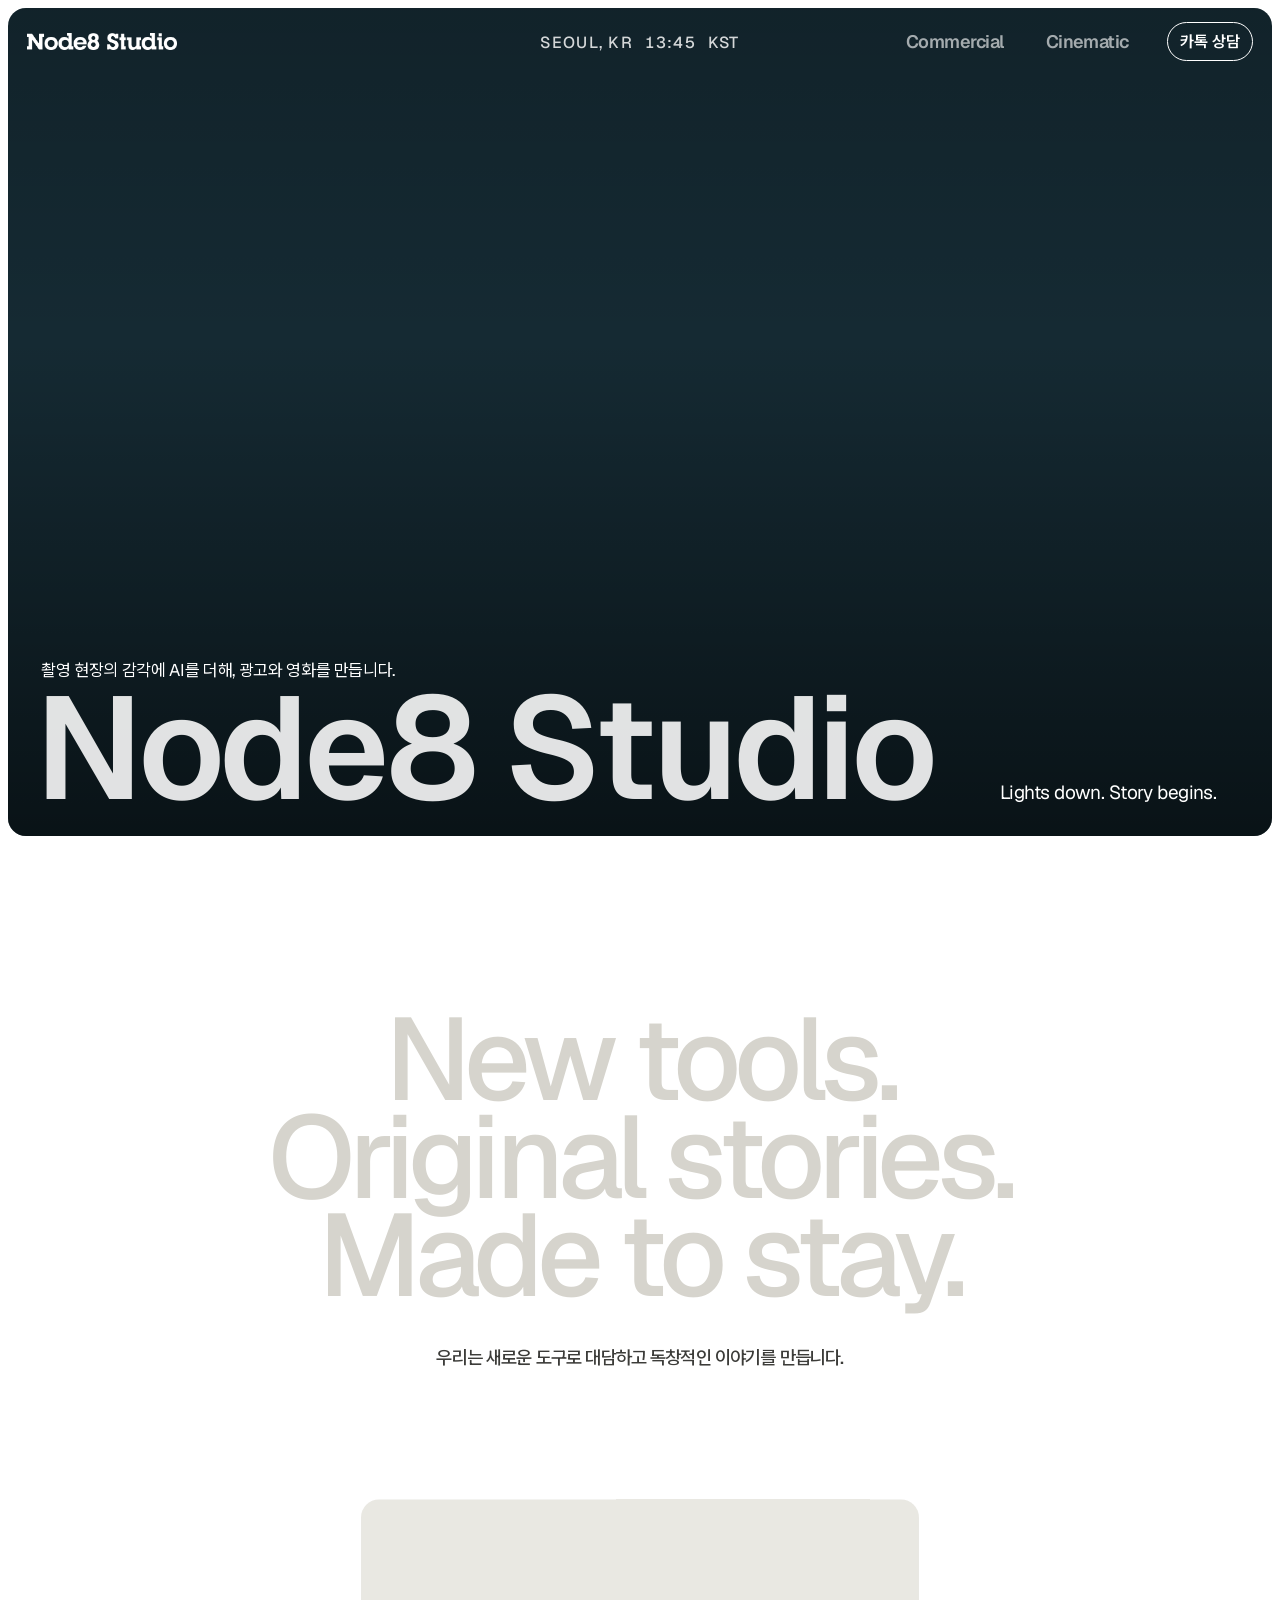
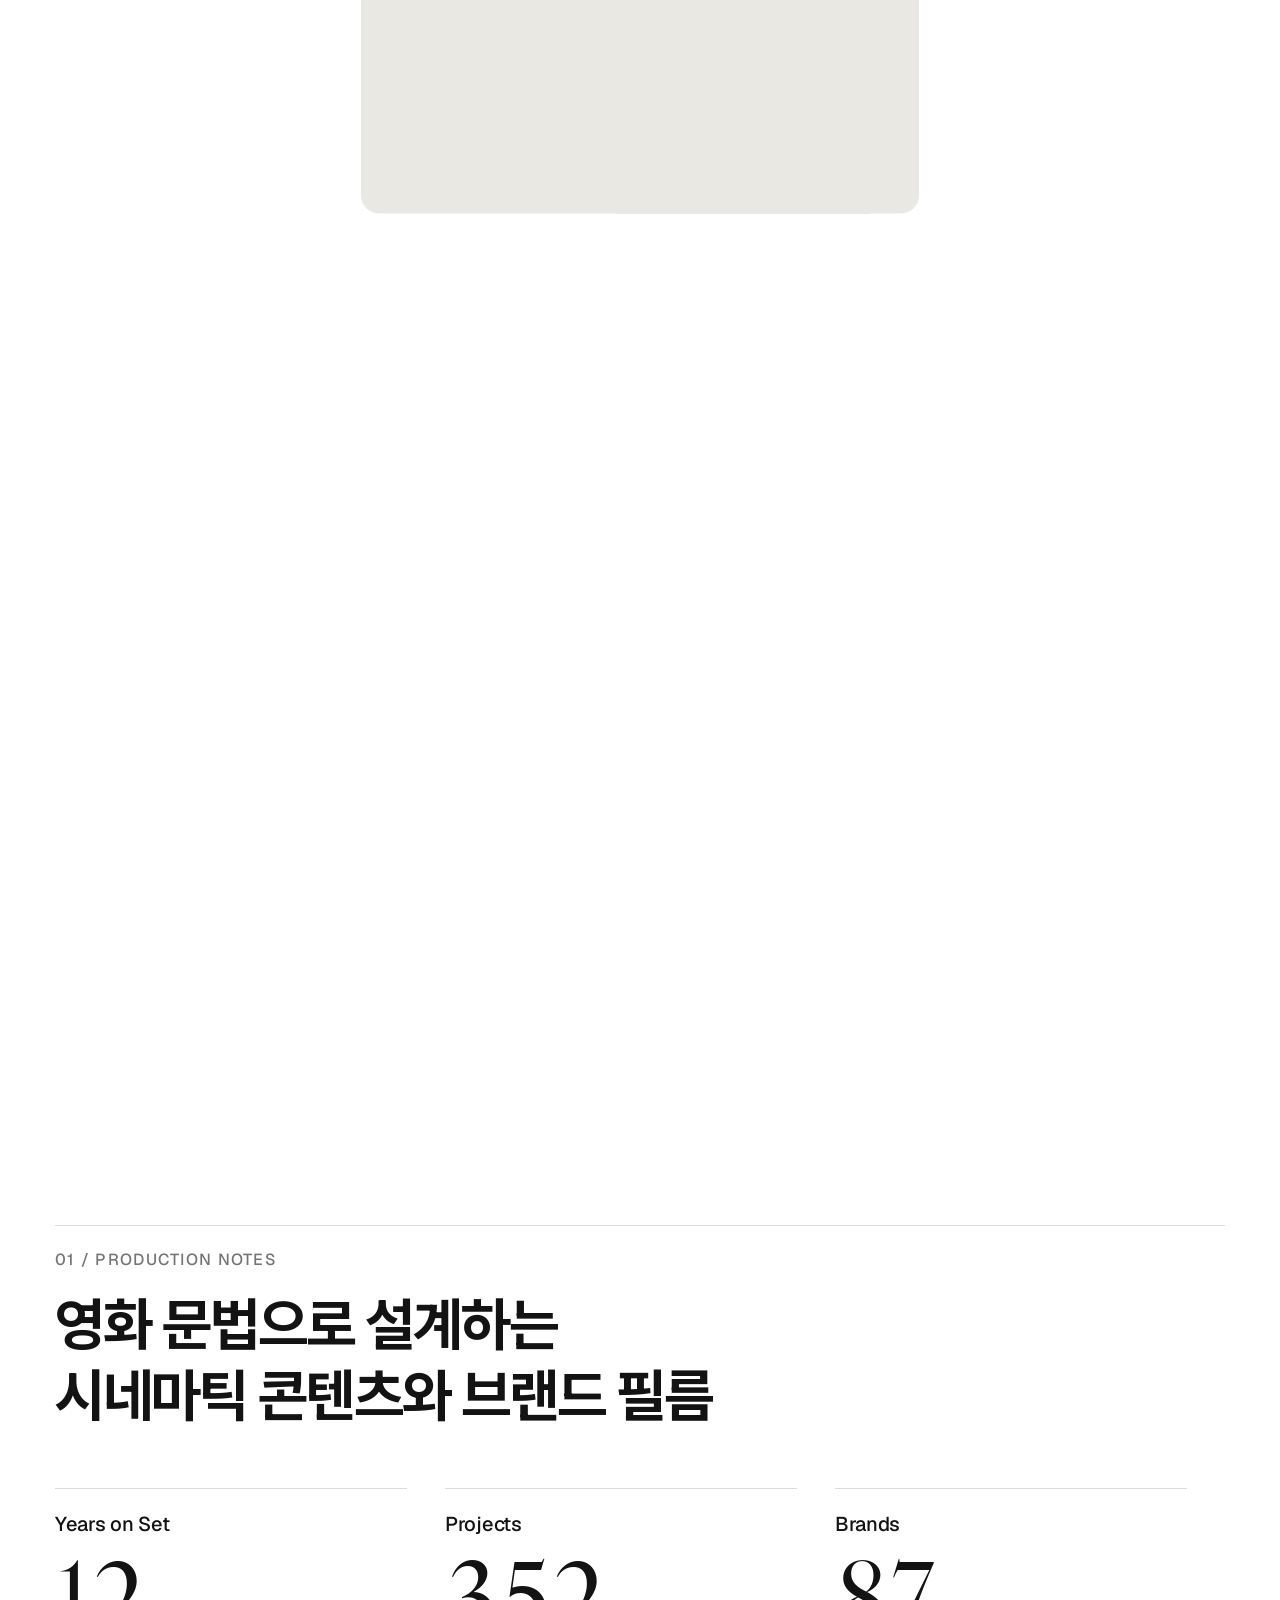
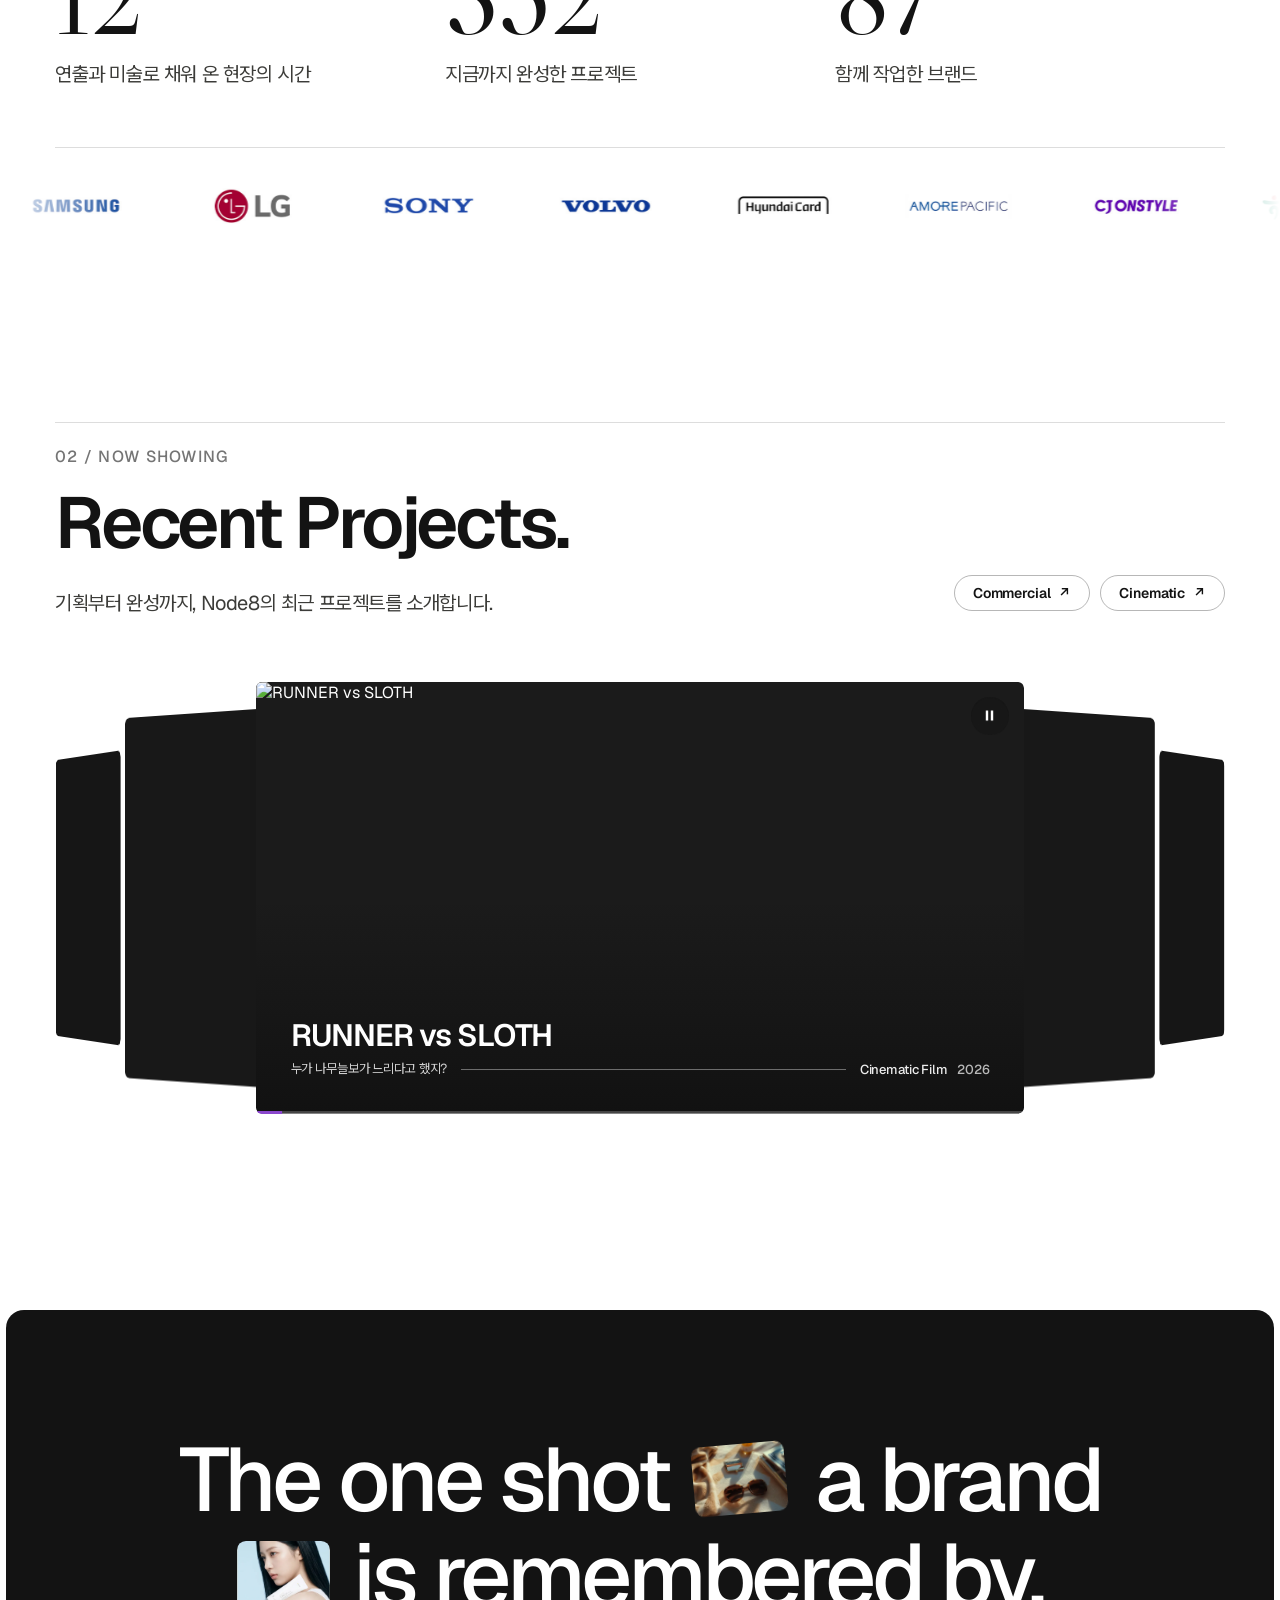
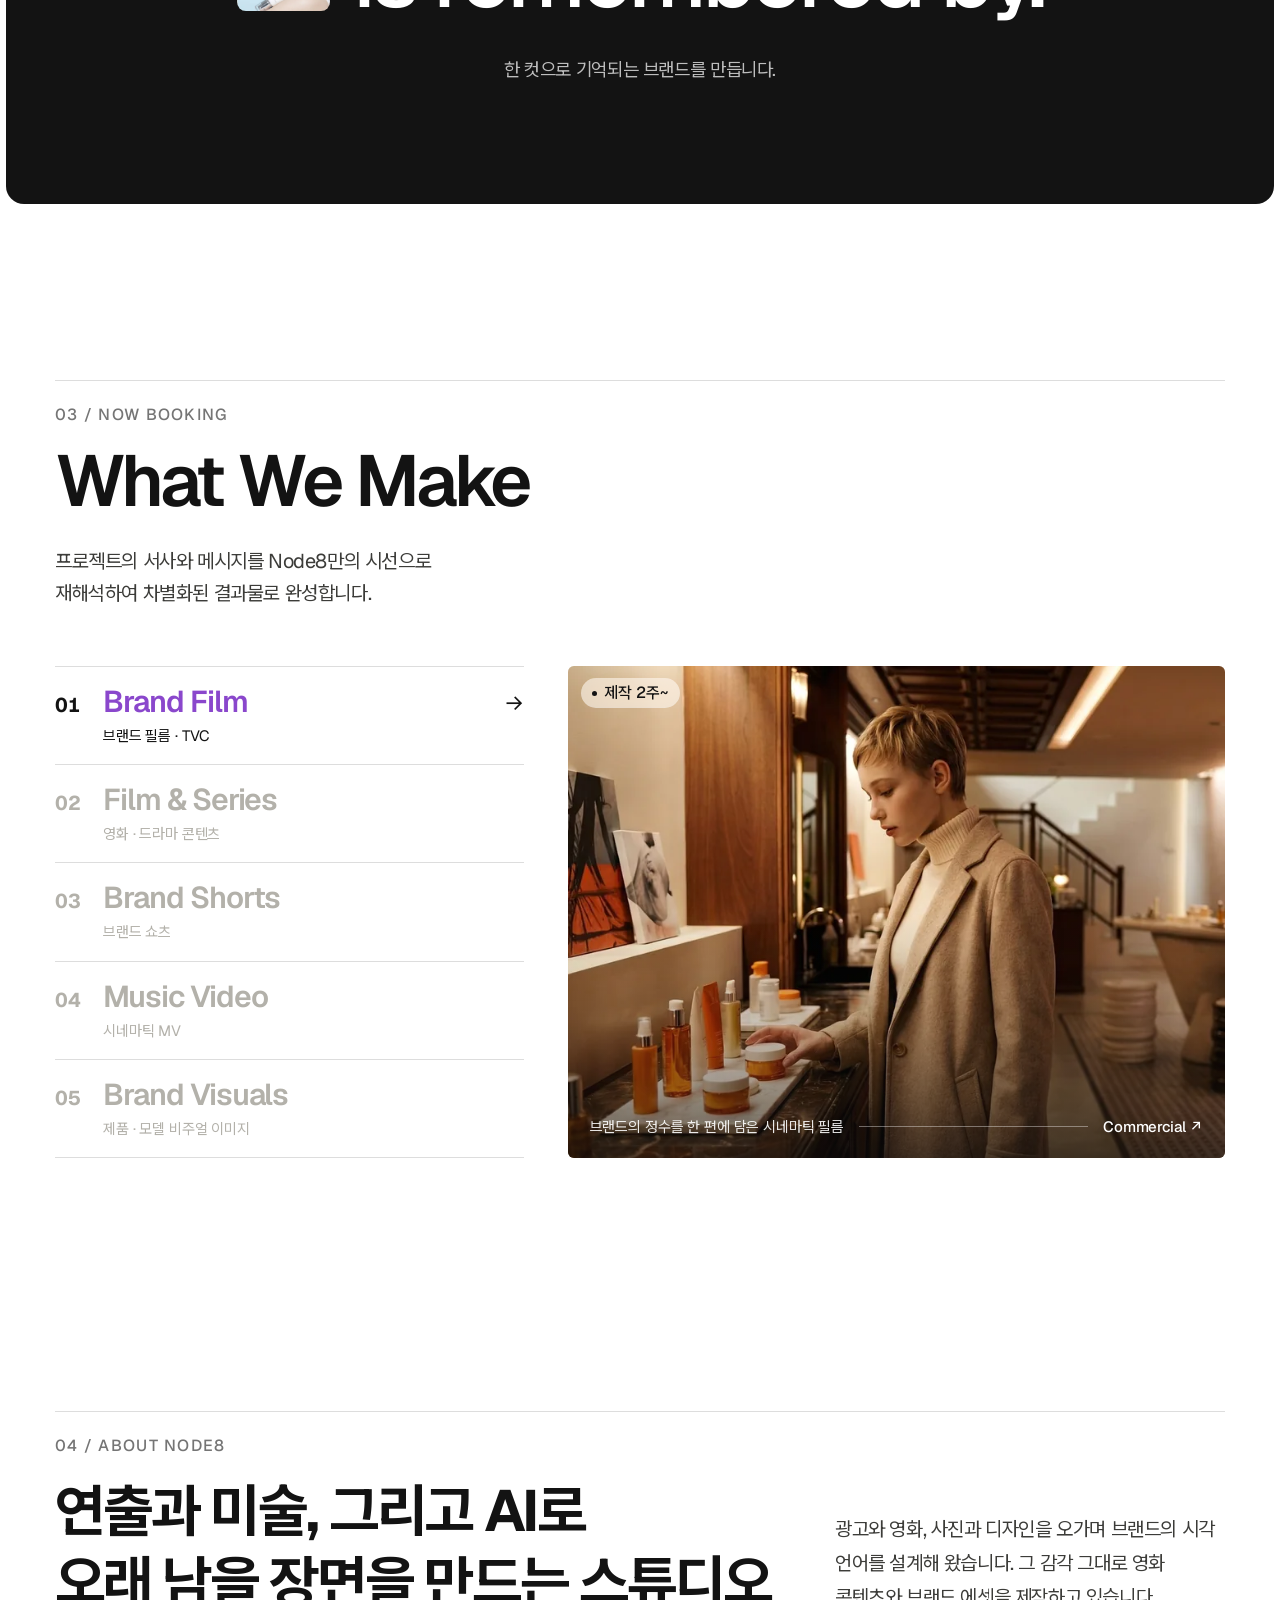
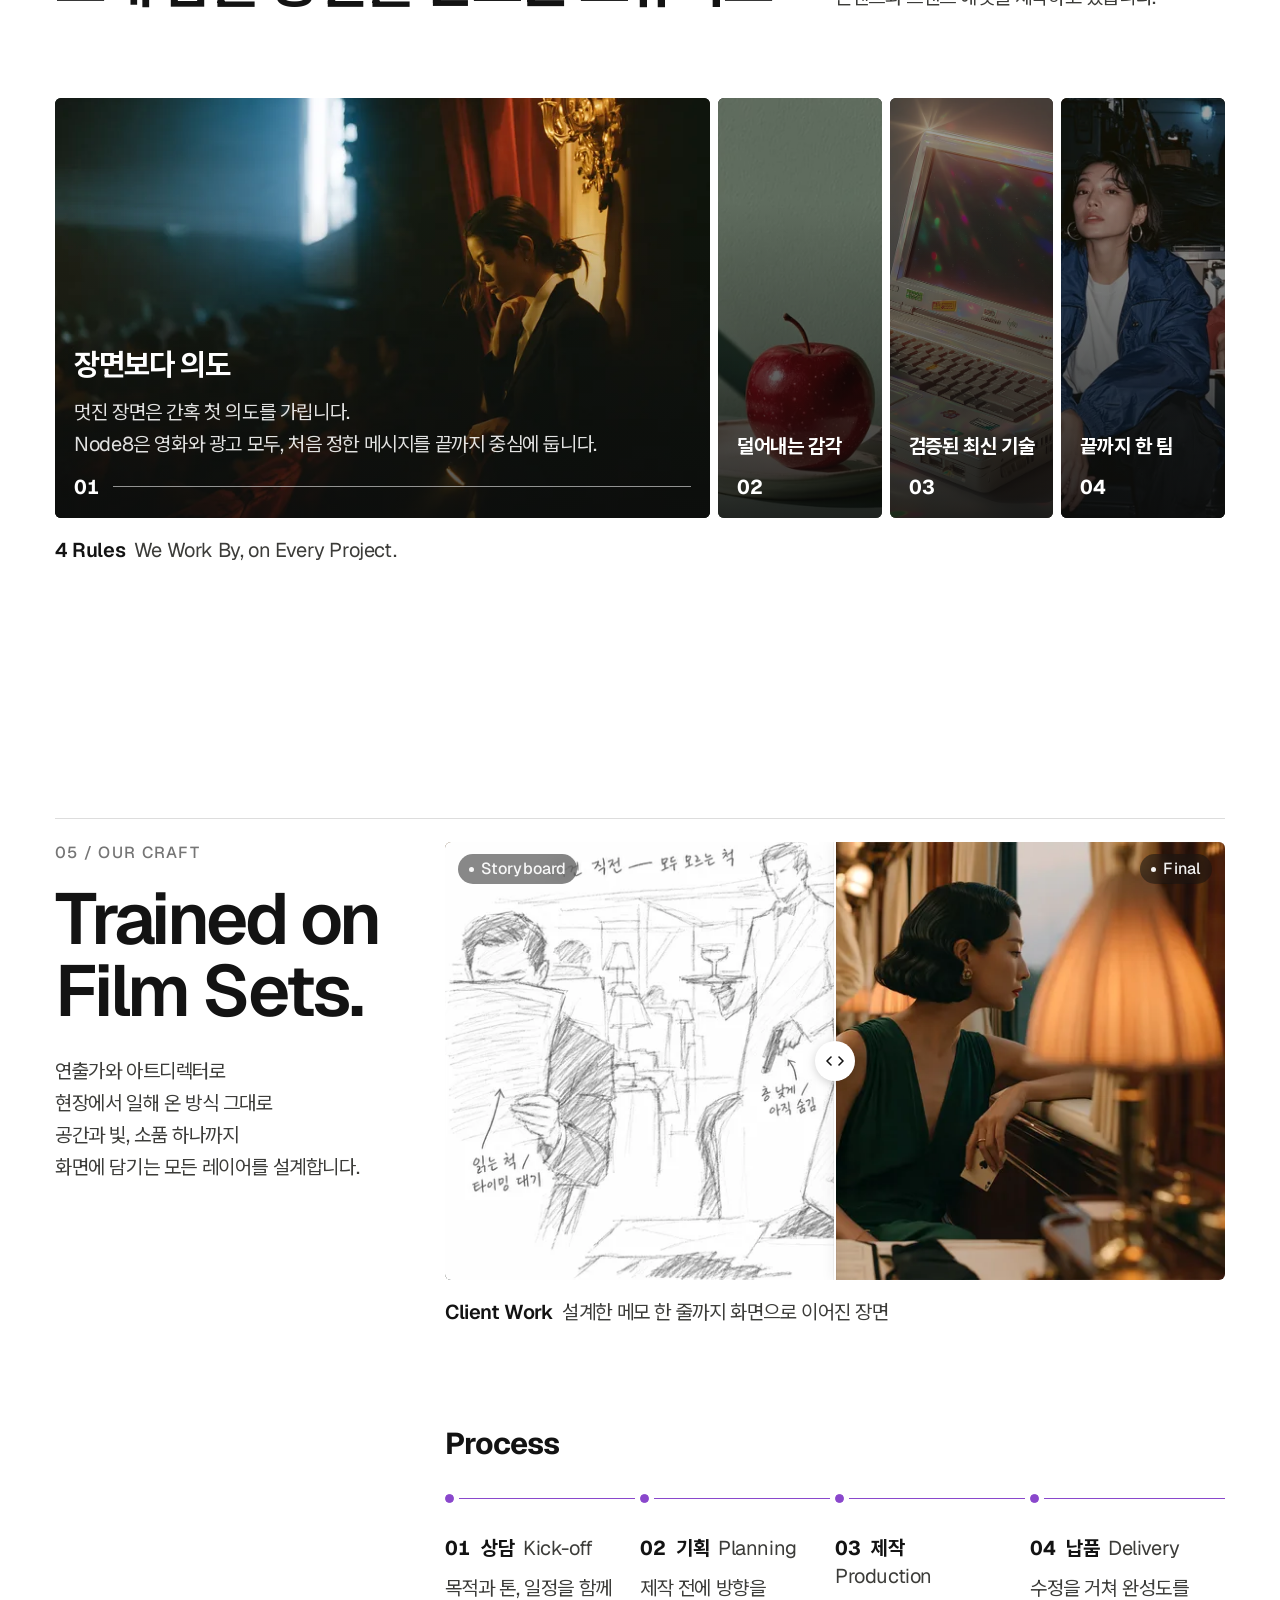
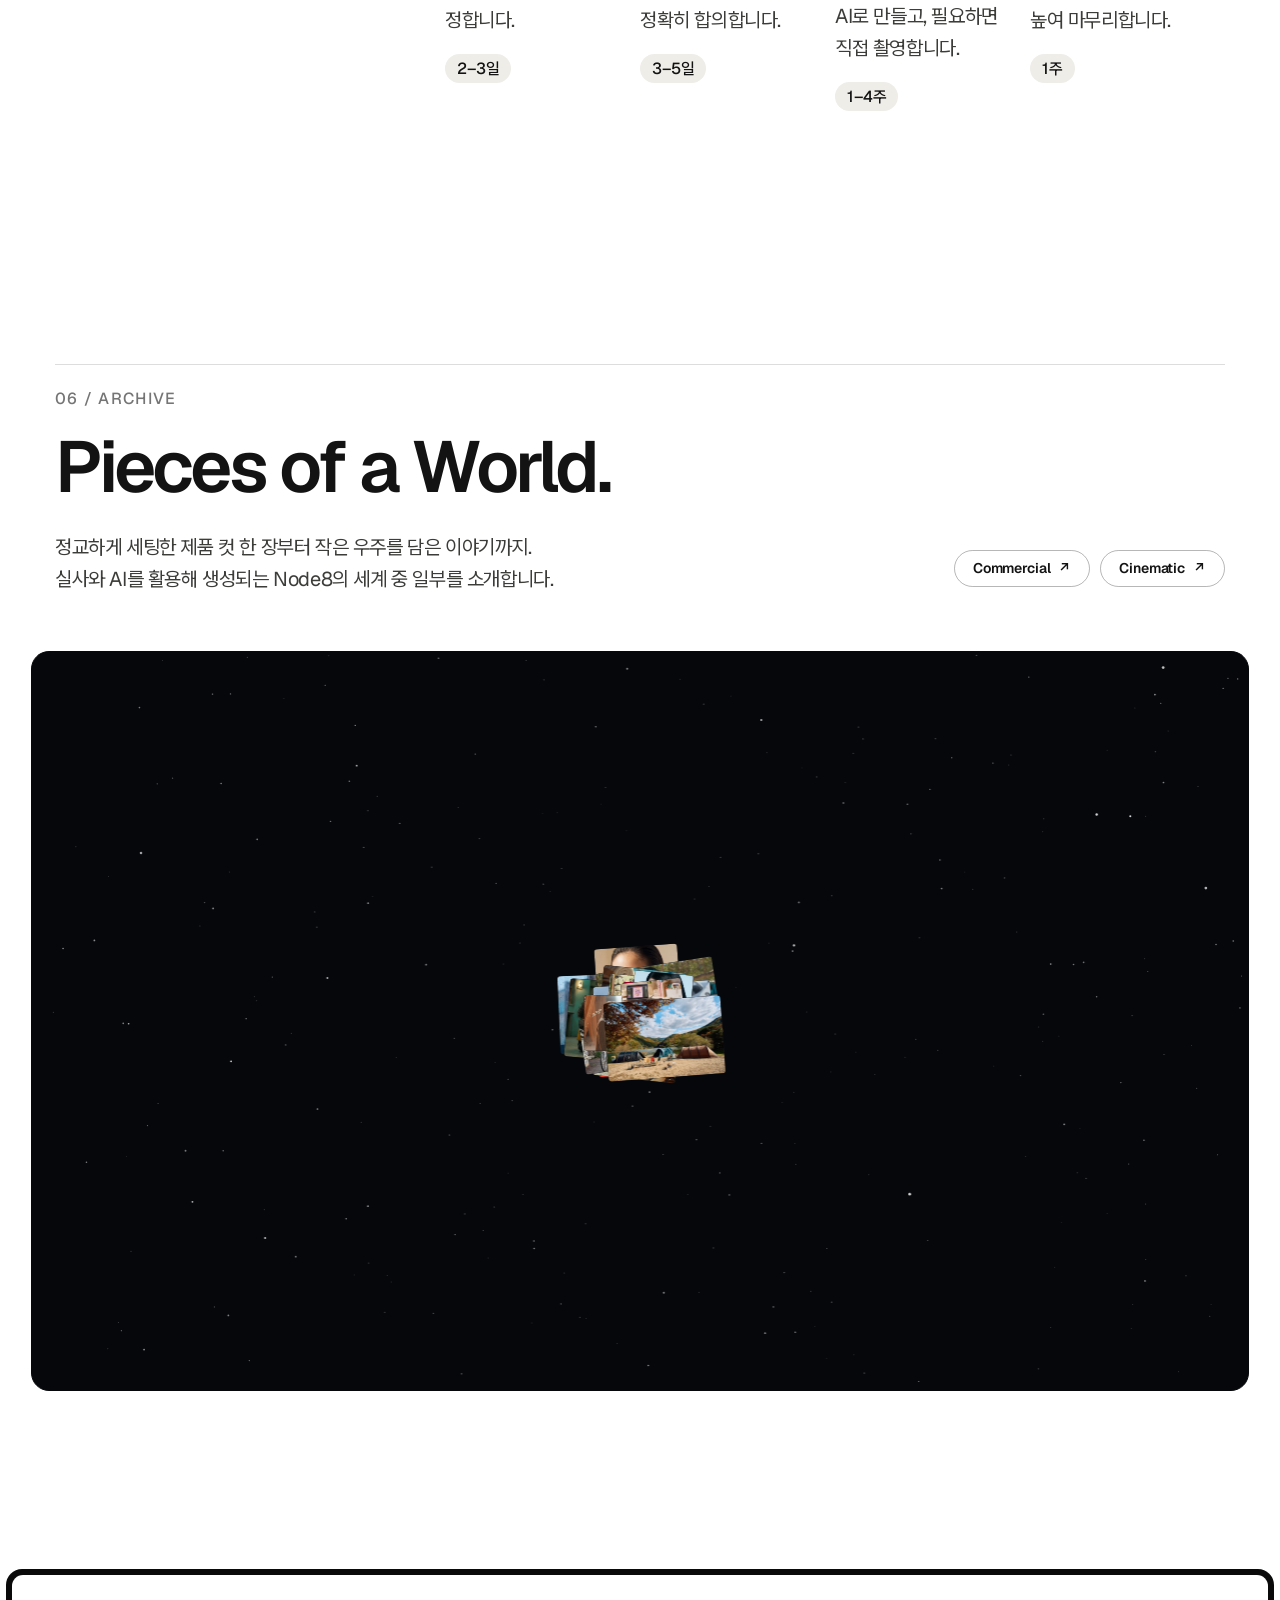
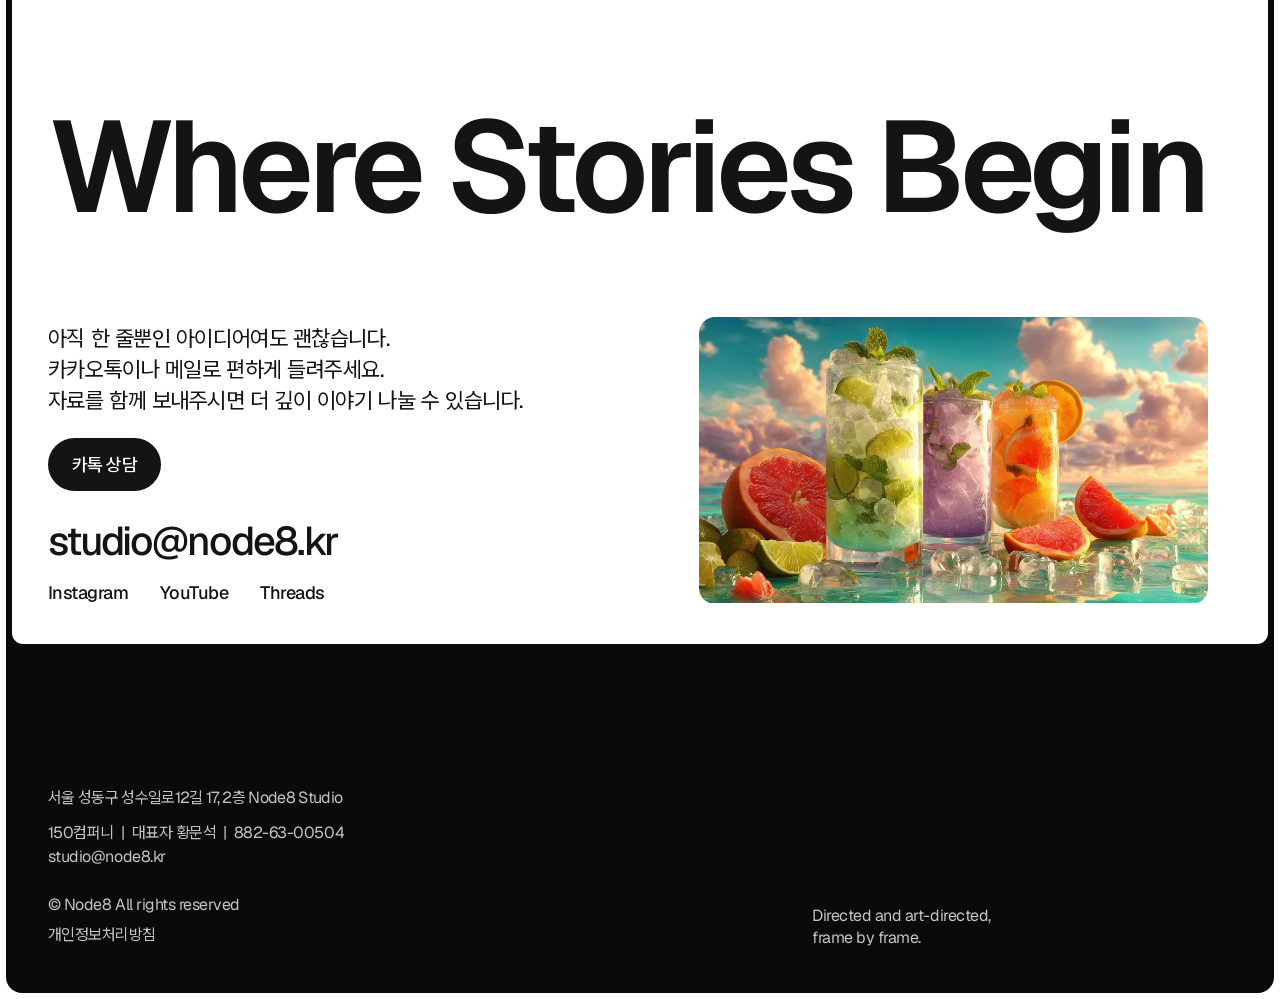
==== commit 55dde417: "GA: reopened Naver ad address (NaPm click over 30 min old) counts as a plain visit Co-Authored-By: C" ====
--- a/index.html
+++ b/index.html
@@ -7,7 +7,7 @@
   <title>Node8 Studio</title><!-- NODE8_SHARE_START --><meta name="description" content="촬영 현장의 감각에 AI를 더해, 광고와 영화를 만듭니다."><meta property="og:type" content="website"><meta property="og:site_name" content="Node8 Studio"><meta property="og:title" content="Node8 Studio"><meta property="og:description" content="촬영 현장의 감각에 AI를 더해, 광고와 영화를 만듭니다."><meta property="og:image" content="https://node8.kr/assets/og-image.jpg"><meta property="og:image:width" content="1200"><meta property="og:image:height" content="630"><meta property="og:image:alt" content="Node8 Studio"><meta property="og:locale" content="ko_KR"><meta name="twitter:card" content="summary_large_image"><!-- NODE8_SHARE_END --><!-- NODE8_VERIFY_START --><meta name="google-site-verification" content="TwGyMj-_xfHWxc5Px9OsrNUk3g-rXp25MRexApu3xVs"><meta name="naver-site-verification" content="4fa5416b50bcc86606c440550af01e060719e007"><!-- NODE8_VERIFY_END -->
   
   <!-- NODE8_FONT_START --><link rel="preload" href="assets/fonts/geist-latin.woff2" as="font" type="font/woff2" crossorigin><!-- NODE8_FONT_END --><link rel="stylesheet" href="styles.css"><!-- NODE8_EXTRAS_START --><link rel="stylesheet" href="site-extras.css?v=20261012-1"><!-- NODE8_EXTRAS_END -->
-<!-- NODE8_GA_START --><script>{let off=false;try{off=localStorage.getItem('node8-exclude')==='1'}catch(error){}if(off){window['ga-disable-G-FPF9X0NRGT']=true;try{sessionStorage.removeItem('node8-ad')}catch(error){}}else if(location.hostname==='node8.kr'){window.dataLayer=window.dataLayer||[];window.gtag=function(){dataLayer.push(arguments)};gtag('js',new Date());const keep=value=>{try{value?sessionStorage.setItem('node8-ad',JSON.stringify(value)):sessionStorage.removeItem('node8-ad')}catch(error){}};const recall=()=>{try{const value=JSON.parse(sessionStorage.getItem('node8-ad'));if(value&&Date.now()-value.t<18e5)return value}catch(error){}keep(null);return null};if(/(^|&)(utm_[a-z]+|n_[a-z_]+|gclid|gbraid|wbraid|fbclid|msclkid)=/.test(location.search.slice(1))){const query=new URLSearchParams(location.search),groups={'grp-a001-01-000000074436088':'core','grp-a001-01-000000074436104':'brand'};const naverId=(value,kind)=>value&&value.length===27&&value.indexOf(kind+'-')===0&&/^(grp|nkw)-[a-z][0-9]{3}-[0-9]{2}-[0-9]{15}/.test(value)?value:null;const paid=query.get('utm_source')==='naver'&&query.get('utm_medium')==='cpc',rawGroup=query.get('n_ad_group'),groupId=naverId(rawGroup,'grp'),content=query.get('utm_content')||'';const group=rawGroup?groups[groupId]||null:paid&&query.get('utm_campaign')==='node8_keyword'&&/^(core|brand)_/.test(content)?content.split('_')[0]:null;const word=(query.get('n_keyword')||'').trim(),keyword=word&&word.length<=40&&!/[{}<>]|%[0-9a-f]{2}/i.test(word)?word:null;keep((paid||groups[groupId])&&(keyword||group)?{k:keyword,i:keyword?naverId(query.get('n_keyword_id'),'nkw'):null,g:group,t:Date.now()}:null)}const tags=value=>{const out={};if(value){if(value.k)out.naver_keyword=value.k;if(value.i)out.naver_keyword_id=value.i;if(value.g)out.naver_ad_group=value.g}return out};const ad=recall();if(ad){ad.t=Date.now();keep(ad)}const fresh=()=>{const value=recall();if(value){value.t=Date.now();keep(value);return tags(value)}return ad?{naver_keyword:'',naver_keyword_id:'',naver_ad_group:''}:{}};let seen=Date.now();const touch=()=>{if(Date.now()-seen>6e4){seen=Date.now();fresh()}};['pointerdown','keydown','scroll'].forEach(type=>addEventListener(type,touch,{capture:true,passive:true}));gtag('config','G-FPF9X0NRGT',tags(ad));const ga=document.createElement('script');ga.async=true;ga.src='https://www.googletagmanager.com/gtag/js?id=G-FPF9X0NRGT';document.head.appendChild(ga);const naverKey=()=>{window.wcs_add=window.wcs_add||{};window.wcs_add.wa='s_1088ab0ba573'};const naver=document.createElement('script');naver.async=true;naver.src='https://wcs.naver.net/wcslog.js';naver.onload=()=>{try{if(window.wcs){naverKey();wcs.inflow('node8.kr');wcs_do()}}catch(error){}};document.head.appendChild(naver);const chat=event=>{if(event.button!==(event.type==='click'?0:1))return;let link=null;try{let el=event.target;if(el&&el.nodeType!==1)el=el.parentNode;link=el&&el.closest&&el.closest('a[href]');if(!link)return;const url=new URL(link.getAttribute('href'),document.baseURI);if(url.hostname!=='pf.kakao.com'||url.pathname!=='/_LfWan/chat')return}catch(error){return}try{gtag('event','kakao_chat_click',Object.assign({send_to:'G-FPF9X0NRGT',contact_method:'kakao',link_url:'https://pf.kakao.com/_LfWan/chat',cta_page_path:location.pathname,cta_location:link.closest('.nav')?'mobile_menu':link.closest('header')?'header':link.closest('footer')?'footer':link.closest('main')?'body':'unknown'},fresh()))}catch(error){}try{if(window.wcs){naverKey();wcs.trans({type:'lead'})}}catch(error){}};addEventListener('click',chat,true);addEventListener('auxclick',chat,true)}}</script><!-- NODE8_GA_END --></head>
+<!-- NODE8_GA_START --><script>{let off=false;try{off=localStorage.getItem('node8-exclude')==='1'}catch(error){}if(off){window['ga-disable-G-FPF9X0NRGT']=true;try{sessionStorage.removeItem('node8-ad')}catch(error){}}else if(location.hostname==='node8.kr'){window.dataLayer=window.dataLayer||[];window.gtag=function(){dataLayer.push(arguments)};gtag('js',new Date());const keep=value=>{try{value?sessionStorage.setItem('node8-ad',JSON.stringify(value)):sessionStorage.removeItem('node8-ad')}catch(error){}};const recall=()=>{try{const value=JSON.parse(sessionStorage.getItem('node8-ad'));if(value&&Date.now()-value.t<18e5)return value}catch(error){}keep(null);return null};const query=new URLSearchParams(location.search);let stale=false;try{const ct=((query.get('NaPm')||'').split('|').filter(part=>part.indexOf('ct=')===0)[0]||'').slice(3),at=ct&&!/[^0-9a-z]/i.test(ct)?parseInt(ct,36):0;stale=at>=17672256e5&&Date.now()-at>18e5}catch(error){}if(stale)keep(null);else if(/(^|&)(utm_[a-z]+|n_[a-z_]+|gclid|gbraid|wbraid|fbclid|msclkid)=/.test(location.search.slice(1))){const groups={'grp-a001-01-000000074436088':'core','grp-a001-01-000000074436104':'brand'};const naverId=(value,kind)=>value&&value.length===27&&value.indexOf(kind+'-')===0&&/^(grp|nkw)-[a-z][0-9]{3}-[0-9]{2}-[0-9]{15}/.test(value)?value:null;const paid=query.get('utm_source')==='naver'&&query.get('utm_medium')==='cpc',rawGroup=query.get('n_ad_group'),groupId=naverId(rawGroup,'grp'),content=query.get('utm_content')||'';const group=rawGroup?groups[groupId]||null:paid&&query.get('utm_campaign')==='node8_keyword'&&/^(core|brand)_/.test(content)?content.split('_')[0]:null;const word=(query.get('n_keyword')||'').trim(),keyword=word&&word.length<=40&&!/[{}<>]|%[0-9a-f]{2}/i.test(word)?word:null;keep((paid||groups[groupId])&&(keyword||group)?{k:keyword,i:keyword?naverId(query.get('n_keyword_id'),'nkw'):null,g:group,t:Date.now()}:null)}const tags=value=>{const out={};if(value){if(value.k)out.naver_keyword=value.k;if(value.i)out.naver_keyword_id=value.i;if(value.g)out.naver_ad_group=value.g}return out};const ad=recall();if(ad){ad.t=Date.now();keep(ad)}const fresh=()=>{const value=recall();if(value){value.t=Date.now();keep(value);return tags(value)}return ad?{naver_keyword:'',naver_keyword_id:'',naver_ad_group:''}:{}};let seen=Date.now();const touch=()=>{if(Date.now()-seen>6e4){seen=Date.now();fresh()}};['pointerdown','keydown','scroll'].forEach(type=>addEventListener(type,touch,{capture:true,passive:true}));const rest=location.search.slice(1).split('&').filter(part=>{const name=part.split('=')[0];return name&&name!=='NaPm'&&name.indexOf('utm_')!==0&&name.indexOf('n_')!==0}).join('&');gtag('config','G-FPF9X0NRGT',Object.assign(tags(ad),stale?{page_location:location.origin+location.pathname+(rest?'?'+rest:'')+location.hash}:{}));const ga=document.createElement('script');ga.async=true;ga.src='https://www.googletagmanager.com/gtag/js?id=G-FPF9X0NRGT';document.head.appendChild(ga);const naverKey=()=>{window.wcs_add=window.wcs_add||{};window.wcs_add.wa='s_1088ab0ba573'};const naver=document.createElement('script');naver.async=true;naver.src='https://wcs.naver.net/wcslog.js';naver.onload=()=>{try{if(window.wcs){naverKey();wcs.inflow('node8.kr');wcs_do()}}catch(error){}};document.head.appendChild(naver);const chat=event=>{if(event.button!==(event.type==='click'?0:1))return;let link=null;try{let el=event.target;if(el&&el.nodeType!==1)el=el.parentNode;link=el&&el.closest&&el.closest('a[href]');if(!link)return;const url=new URL(link.getAttribute('href'),document.baseURI);if(url.hostname!=='pf.kakao.com'||url.pathname!=='/_LfWan/chat')return}catch(error){return}try{gtag('event','kakao_chat_click',Object.assign({send_to:'G-FPF9X0NRGT',contact_method:'kakao',link_url:'https://pf.kakao.com/_LfWan/chat',cta_page_path:location.pathname,cta_location:link.closest('.nav')?'mobile_menu':link.closest('header')?'header':link.closest('footer')?'footer':link.closest('main')?'body':'unknown'},fresh()))}catch(error){}try{if(window.wcs){naverKey();wcs.trans({type:'lead'})}}catch(error){}};addEventListener('click',chat,true);addEventListener('auxclick',chat,true)}}</script><!-- NODE8_GA_END --></head>
 <body class="page-home">
   <header class="site-header">
     <a class="brand" href="./" aria-label="Node8 Studio home"><img src="assets/Brand/node8%20logo_white.png" alt="Node8 Studio"></a>
